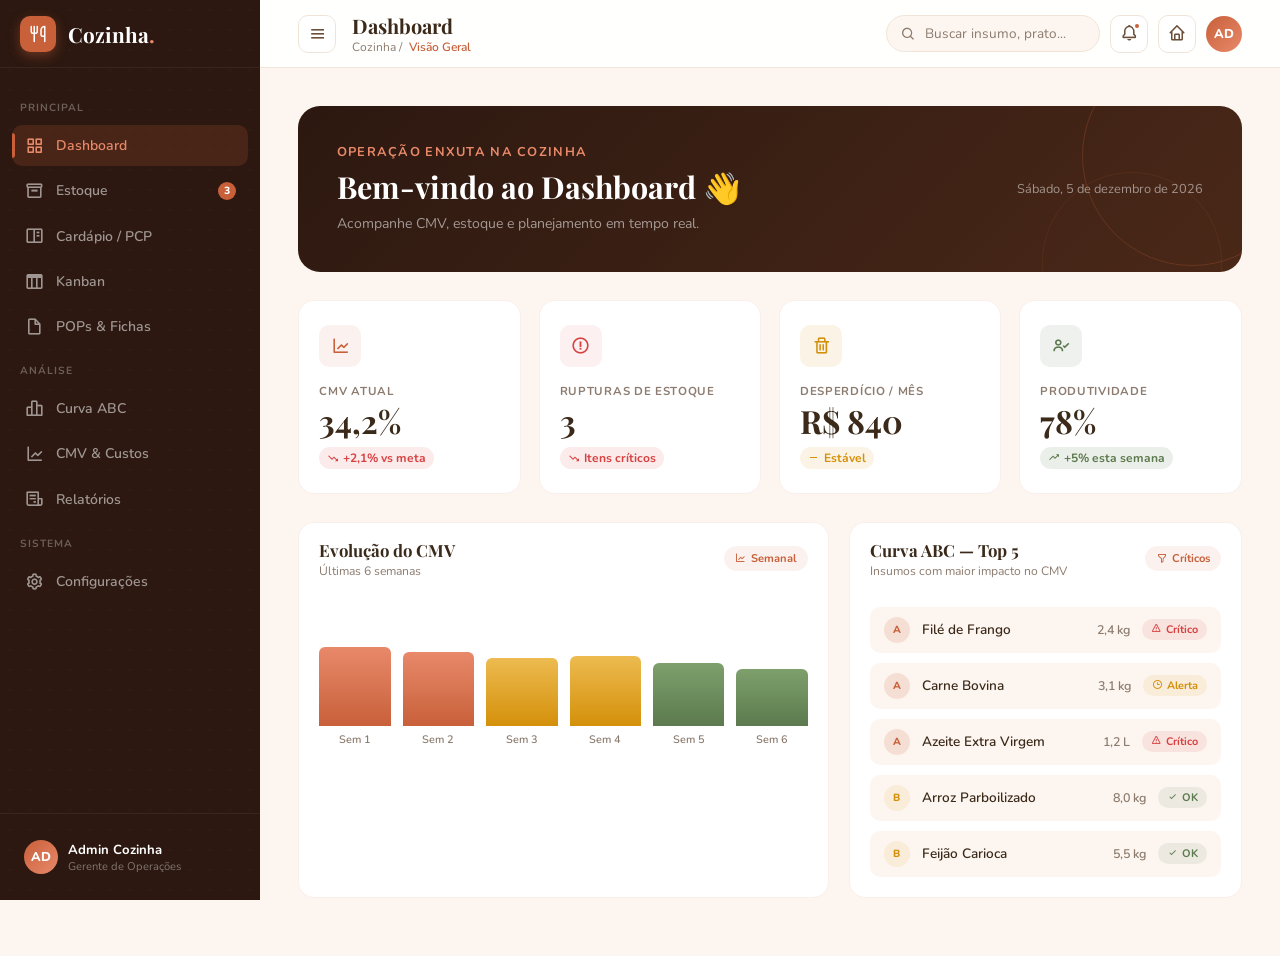
==== cozinha/frontend/dashboard.html @ d950418d "feat: implementação do esboço da dashboard" ====
<!DOCTYPE html>
<html lang="pt-BR">

<head>
  <meta charset="UTF-8" />
  <meta name="viewport" content="width=device-width, initial-scale=1.0" />
  <title>Dashboard — Cozinha</title>

  <!-- ── Fontes (mesmas do projeto) ────────────────────────── -->
  <link rel="preconnect" href="https://fonts.googleapis.com" />
  <link rel="preconnect" href="https://fonts.gstatic.com" crossorigin />
  <link href="https://fonts.googleapis.com/css2?family=Playfair+Display:ital,wght@0,600;0,700;1,600&family=Nunito:wght@400;500;600;700;800&display=swap" rel="stylesheet" />

  <!-- ── Boxicons ──────────────────────────────────────────── -->
  <link href="https://unpkg.com/boxicons@2.1.4/css/boxicons.min.css" rel="stylesheet" />

  <style>
    /* ============================================================
       DASHBOARD — Cozinha / SAGA SENAI 2026
       Paleta e tokens idênticos ao style_geral.css + index.css
       ============================================================ */

    /* ── Variáveis de design (reuso do projeto) ─────────────── */
    :root {
      /* Cores principais */
      --terracotta:    #C8603A;
      --terra-dark:    #A84A27;
      --terra-light:   #E8896A;
      --terra-faint:   rgba(200, 96, 58, 0.08);
      --terra-glow:    rgba(200, 96, 58, 0.20);

      --brown:         #3B2A1A;
      --brown-mid:     #6B4F3A;

      --herb:          #5C7A4E;
      --herb-light:    #7DA06C;
      --herb-faint:    rgba(92, 122, 78, 0.10);

      --amber:         #D4900A;
      --amber-faint:   rgba(212, 144, 10, 0.10);

      --white:         #FFFFFF;
      --cream:         #FDF6F0;
      --cream-deep:    #F0E4D8;
      --text-muted:    #8C7B6E;

      /* Sidebar */
      --sidebar-bg:    #2C1810;
      --sidebar-w:     260px;
      --sidebar-w-col: 72px;   /* largura colapsada */

      /* Topbar */
      --topbar-h:      68px;

      /* Tipografia */
      --font-display:  'Playfair Display', Georgia, serif;
      --font-body:     'Nunito', system-ui, sans-serif;

      /* Bordas / Raios */
      --radius-sm:     10px;
      --radius:        16px;
      --radius-lg:     22px;
      --radius-full:   9999px;

      /* Sombras */
      --shadow-soft:   0 2px 12px rgba(59, 42, 26, 0.08);
      --shadow-card:   0 6px 28px rgba(59, 42, 26, 0.10);
      --shadow-float:  0 12px 40px rgba(59, 42, 26, 0.16);

      /* Transições */
      --t:             0.25s cubic-bezier(0.4, 0, 0.2, 1);
      --t-spring:      0.4s cubic-bezier(0.34, 1.56, 0.64, 1);
      --t-slow:        0.5s cubic-bezier(0.4, 0, 0.2, 1);
    }

    /* ── Reset ──────────────────────────────────────────────── */
    *, *::before, *::after { box-sizing: border-box; margin: 0; padding: 0; }

    html {
      scroll-behavior: smooth;
      -webkit-text-size-adjust: 100%;
    }

    body {
      font-family: var(--font-body);
      background: var(--cream);
      color: var(--brown);
      min-height: 100vh;
      overflow-x: hidden;
      -webkit-font-smoothing: antialiased;
      transition: background 0.3s ease, color 0.3s ease;
    }

    /* Dark Mode */
    body.dark-mode {
      background: #1a1a1a;
      color: #f0f0f0;
    }

    body.dark-mode :root {
      --cream: #2a2a2a;
      --cream-deep: #1f1f1f;
      --white: #2d2d2d;
      --brown: #f0f0f0;
      --text-muted: #a0a0a0;
    }

    body.dark-mode .sidebar {
      background: #0d0d0d;
    }

    body.dark-mode .topbar {
      background: rgba(45, 45, 45, 0.95);
      border-bottom-color: #3a3a3a;
    }

    body.dark-mode .panel-card,
    body.dark-mode .kpi-card {
      background: #2d2d2d;
      border-color: rgba(200, 96, 58, 0.2);
    }

    body.dark-mode .search-bar {
      background: #1a1a1a;
      border-color: #3a3a3a;
    }

    body.dark-mode .kanban-col {
      background: #1a1a1a;
    }

    body.dark-mode .kanban-card {
      background: #2d2d2d;
    }

    body.dark-mode table {
      color: #f0f0f0;
    }

    body.dark-mode table th {
      color: #a0a0a0;
      border-bottom-color: #3a3a3a;
    }

    body.dark-mode table td {
      border-bottom-color: #1a1a1a;
    }

    body.dark-mode table tr:hover td {
      background: #1f1f1f;
    }

    img { display: block; max-width: 100%; }
    button { font-family: var(--font-body); cursor: pointer; }
    a { text-decoration: none; color: inherit; }

    /* ============================================================
       LAYOUT PRINCIPAL
       ============================================================ */

    /* ── Wrapper global ─────────────────────────────────────── */
    .app {
      display: grid;
      /* sidebar fixa à esquerda + área de conteúdo */
      grid-template-columns: var(--sidebar-w) 1fr;
      grid-template-rows: var(--topbar-h) 1fr;
      min-height: 100vh;
      transition: grid-template-columns var(--t);
    }

    /* Estado colapsado (classe toggled no .app) */
    .app.sidebar-collapsed {
      grid-template-columns: var(--sidebar-w-col) 1fr;
    }

    /* ============================================================
       SIDEBAR
       ============================================================ */
    .sidebar {
      grid-row: 1 / -1;       /* ocupa toda a altura */
      background: var(--sidebar-bg);
      width: var(--sidebar-w);
      position: fixed;
      top: 0;
      left: 0;
      height: 100vh;
      display: flex;
      flex-direction: column;
      overflow: hidden;
      z-index: 300;
      transition: width var(--t), transform var(--t);

      /* Padrão de pontos sutil */
      background-image: radial-gradient(rgba(255,255,255,0.025) 1px, transparent 1px);
      background-size: 20px 20px;
      background-color: var(--sidebar-bg);
    }

    /* ── Logo da sidebar ────────────────────────────────────── */
    .sidebar-logo {
      display: flex;
      align-items: center;
      gap: 12px;
      padding: 0 20px;
      height: var(--topbar-h);
      border-bottom: 1px solid rgba(255,255,255,0.06);
      flex-shrink: 0;
      overflow: hidden;
    }

    .sidebar-logo-icon {
      display: flex;
      align-items: center;
      justify-content: center;
      width: 36px;
      height: 36px;
      min-width: 36px;
      background: var(--terracotta);
      border-radius: var(--radius-sm);
      box-shadow: 0 4px 12px rgba(200, 96, 58, 0.4);
    }

    .sidebar-logo-icon svg { color: #fff; }

    .sidebar-logo-text {
      font-family: var(--font-display);
      font-size: 1.3rem;
      font-weight: 700;
      color: #fff;
      white-space: nowrap;
      opacity: 1;
      transition: opacity var(--t);
    }

    .sidebar-logo-text span { color: var(--terra-light); }

    /* ── Navegação ──────────────────────────────────────────── */
    .sidebar-nav {
      flex: 1;
      overflow-y: auto;
      padding: 20px 12px;
      display: flex;
      flex-direction: column;
      gap: 4px;
    }

    /* Rola suave */
    .sidebar-nav::-webkit-scrollbar { width: 4px; }
    .sidebar-nav::-webkit-scrollbar-track { background: transparent; }
    .sidebar-nav::-webkit-scrollbar-thumb { background: rgba(255,255,255,0.1); border-radius: 4px; }

    /* Grupo de menu */
    .nav-group-label {
      font-size: 0.65rem;
      font-weight: 700;
      text-transform: uppercase;
      letter-spacing: 0.1em;
      color: rgba(255,255,255,0.3);
      padding: 12px 8px 6px;
      white-space: nowrap;
      overflow: hidden;
      transition: opacity var(--t);
    }

    /* Item de navegação */
    .nav-item {
      display: flex;
      align-items: center;
      gap: 12px;
      padding: 11px 12px;
      border-radius: var(--radius-sm);
      color: rgba(255,255,255,0.55);
      font-size: 0.875rem;
      font-weight: 600;
      cursor: pointer;
      border: none;
      background: none;
      width: 100%;
      text-align: left;
      transition: background var(--t), color var(--t);
      position: relative;
      overflow: hidden;
      white-space: nowrap;
    }

    .nav-item i {
      font-size: 1.2rem;
      min-width: 20px;
      display: flex;
      align-items: center;
      justify-content: center;
      flex-shrink: 0;
    }

    .nav-item .nav-label {
      opacity: 1;
      transition: opacity var(--t);
      flex: 1;
    }

    /* Badge de alerta no item */
    .nav-badge {
      display: inline-flex;
      align-items: center;
      justify-content: center;
      min-width: 18px;
      height: 18px;
      background: var(--terracotta);
      color: #fff;
      font-size: 0.65rem;
      font-weight: 800;
      border-radius: var(--radius-full);
      padding: 0 4px;
      transition: opacity var(--t);
    }

    .nav-item:hover {
      background: rgba(255,255,255,0.07);
      color: rgba(255,255,255,0.85);
    }

    .nav-item.ativo {
      background: rgba(200, 96, 58, 0.18);
      color: var(--terra-light);
    }

    /* Linha de destaque ativa */
    .nav-item.ativo::before {
      content: '';
      position: absolute;
      left: 0; top: 20%; bottom: 20%;
      width: 3px;
      background: var(--terracotta);
      border-radius: 0 3px 3px 0;
    }

    /* ── Rodapé da sidebar ──────────────────────────────────── */
    .sidebar-footer {
      padding: 16px 12px;
      border-top: 1px solid rgba(255,255,255,0.06);
      flex-shrink: 0;
    }

    .user-card {
      display: flex;
      align-items: center;
      gap: 10px;
      padding: 10px 12px;
      border-radius: var(--radius-sm);
      cursor: pointer;
      transition: background var(--t);
      overflow: hidden;
    }

    .user-card:hover { background: rgba(255,255,255,0.06); }

    .user-avatar {
      width: 34px;
      height: 34px;
      min-width: 34px;
      border-radius: 50%;
      background: linear-gradient(135deg, var(--terracotta), var(--terra-light));
      display: flex;
      align-items: center;
      justify-content: center;
      font-size: 0.8rem;
      font-weight: 800;
      color: #fff;
    }

    .user-info {
      overflow: hidden;
      transition: opacity var(--t);
    }

    .user-name {
      font-size: 0.82rem;
      font-weight: 700;
      color: #fff;
      white-space: nowrap;
      overflow: hidden;
      text-overflow: ellipsis;
    }

    .user-role {
      font-size: 0.7rem;
      color: rgba(255,255,255,0.4);
    }

    /* ============================================================
       SIDEBAR COLAPSADA
       ============================================================ */
    .app.sidebar-collapsed .sidebar { width: var(--sidebar-w-col); }

    .app.sidebar-collapsed .sidebar-logo-text,
    .app.sidebar-collapsed .nav-label,
    .app.sidebar-collapsed .nav-badge,
    .app.sidebar-collapsed .nav-group-label,
    .app.sidebar-collapsed .user-info { opacity: 0; pointer-events: none; }

    .app.sidebar-collapsed .nav-item { justify-content: center; padding: 11px; }
    .app.sidebar-collapsed .user-card { justify-content: center; }

    /* Tooltip no modo colapsado */
    .app.sidebar-collapsed .nav-item::after {
      content: attr(data-tooltip);
      position: absolute;
      left: calc(100% + 12px);
      top: 50%;
      transform: translateY(-50%);
      background: var(--brown);
      color: var(--cream);
      font-size: 0.78rem;
      font-weight: 600;
      padding: 6px 12px;
      border-radius: var(--radius-sm);
      white-space: nowrap;
      pointer-events: none;
      opacity: 0;
      transition: opacity 0.15s ease;
      z-index: 999;
      box-shadow: var(--shadow-card);
    }

    .app.sidebar-collapsed .nav-item:hover::after { opacity: 1; }

    /* ============================================================
       TOPBAR
       ============================================================ */
    .topbar {
      grid-column: 2;
      height: var(--topbar-h);
      background: rgba(255,255,255,0.92);
      backdrop-filter: blur(12px);
      -webkit-backdrop-filter: blur(12px);
      border-bottom: 1px solid var(--cream-deep);
      display: flex;
      align-items: center;
      justify-content: space-between;
      padding: 0 clamp(20px, 3vw, 40px);
      position: sticky;
      top: 0;
      z-index: 200;
      gap: 16px;
    }

    /* Lado esquerdo: toggle + título */
    .topbar-left {
      display: flex;
      align-items: center;
      gap: 16px;
      min-width: 0;
    }

    /* Botão toggle sidebar */
    .btn-sidebar-toggle {
      display: flex;
      align-items: center;
      justify-content: center;
      width: 38px;
      height: 38px;
      border-radius: var(--radius-sm);
      border: 1.5px solid var(--cream-deep);
      background: var(--white);
      color: var(--brown-mid);
      transition: border-color var(--t), color var(--t), background var(--t);
      flex-shrink: 0;
    }

    .btn-sidebar-toggle:hover {
      border-color: var(--terracotta);
      color: var(--terracotta);
      background: var(--terra-faint);
    }

    .btn-sidebar-toggle i { font-size: 1.2rem; }

    /* Título de página */
    .page-title {
      font-family: var(--font-display);
      font-size: 1.25rem;
      font-weight: 700;
      color: var(--brown);
      white-space: nowrap;
      overflow: hidden;
      text-overflow: ellipsis;
    }

    /* Breadcrumb */
    .breadcrumb {
      font-size: 0.75rem;
      color: var(--text-muted);
      display: flex;
      align-items: center;
      gap: 4px;
      white-space: nowrap;
    }

    .breadcrumb span { color: var(--terracotta); font-weight: 600; }

    /* Lado direito: busca + ações */
    .topbar-right {
      display: flex;
      align-items: center;
      gap: 10px;
      flex-shrink: 0;
    }

    /* Campo de busca */
    .search-bar {
      display: flex;
      align-items: center;
      gap: 8px;
      padding: 8px 14px;
      background: var(--cream);
      border: 1.5px solid var(--cream-deep);
      border-radius: var(--radius-full);
      transition: border-color var(--t), box-shadow var(--t);
    }

    .search-bar:focus-within {
      border-color: var(--terracotta);
      box-shadow: 0 0 0 3px rgba(200,96,58,0.1);
    }

    .search-bar i { color: var(--text-muted); font-size: 1rem; }

    .search-bar input {
      background: none;
      border: none;
      outline: none;
      font-family: var(--font-body);
      font-size: 0.85rem;
      color: var(--brown);
      width: 160px;
    }

    .search-bar input::placeholder { color: var(--text-muted); }

    /* Ícone de ação (notificação, etc.) */
    .icon-btn {
      position: relative;
      display: flex;
      align-items: center;
      justify-content: center;
      width: 38px;
      height: 38px;
      border-radius: var(--radius-sm);
      border: 1.5px solid var(--cream-deep);
      background: var(--white);
      color: var(--brown-mid);
      transition: all var(--t);
    }

    .icon-btn:hover { border-color: var(--terracotta); color: var(--terracotta); }
    .icon-btn i { font-size: 1.15rem; }

    /* Dot de notificação */
    .notif-dot {
      position: absolute;
      top: 6px;
      right: 6px;
      width: 8px;
      height: 8px;
      background: var(--terracotta);
      border-radius: 50%;
      border: 2px solid var(--white);
    }

    /* Avatar topbar */
    .topbar-avatar {
      width: 36px;
      height: 36px;
      border-radius: 50%;
      background: linear-gradient(135deg, var(--terracotta), var(--terra-light));
      display: flex;
      align-items: center;
      justify-content: center;
      font-size: 0.8rem;
      font-weight: 800;
      color: #fff;
      cursor: pointer;
      transition: box-shadow var(--t-spring);
    }

    .topbar-avatar:hover { box-shadow: 0 0 0 3px rgba(200,96,58,0.25); }

    /* ============================================================
       MAIN CONTENT
       ============================================================ */
    .main-content {
      grid-column: 2;
      padding: clamp(24px, 3vw, 40px);
      overflow-y: auto;
      animation: contentEnter 0.45s cubic-bezier(0.22, 1, 0.36, 1) both;
    }

    @keyframes contentEnter {
      from { opacity: 0; transform: translateY(16px); }
      to   { opacity: 1; transform: translateY(0); }
    }

    /* ── Seção de boas-vindas ───────────────────────────────── */
    .welcome-banner {
      background: linear-gradient(135deg, var(--sidebar-bg) 0%, #4A2818 100%);
      border-radius: var(--radius-lg);
      padding: clamp(24px, 3vw, 36px) clamp(24px, 3vw, 40px);
      margin-bottom: 28px;
      display: flex;
      align-items: center;
      justify-content: space-between;
      gap: 20px;
      overflow: hidden;
      position: relative;
    }

    /* Círculo decorativo no banner */
    .welcome-banner::before {
      content: '';
      position: absolute;
      right: -60px;
      top: -60px;
      width: 220px;
      height: 220px;
      border-radius: 50%;
      border: 1.5px solid rgba(200,96,58,0.25);
      pointer-events: none;
    }

    .welcome-banner::after {
      content: '';
      position: absolute;
      right: 20px;
      bottom: -80px;
      width: 180px;
      height: 180px;
      border-radius: 50%;
      border: 1px solid rgba(200,96,58,0.12);
      pointer-events: none;
    }

    .welcome-text { position: relative; z-index: 1; }

    .welcome-text .greeting {
      font-size: 0.8rem;
      font-weight: 700;
      color: var(--terra-light);
      text-transform: uppercase;
      letter-spacing: 0.1em;
      margin-bottom: 6px;
    }

    .welcome-text h1 {
      font-family: var(--font-display);
      font-size: clamp(1.4rem, 2.5vw, 1.9rem);
      color: #fff;
      line-height: 1.2;
      margin-bottom: 8px;
    }

    .welcome-text h1 em {
      font-style: italic;
      color: var(--terra-light);
    }

    .welcome-text p {
      font-size: 0.88rem;
      color: rgba(255,255,255,0.55);
      max-width: 440px;
      line-height: 1.6;
    }

    .welcome-meta {
      position: relative;
      z-index: 1;
      display: flex;
      flex-direction: column;
      align-items: flex-end;
      gap: 6px;
      flex-shrink: 0;
    }

    .welcome-date {
      font-size: 0.8rem;
      color: rgba(255,255,255,0.5);
    }

    .welcome-tag {
      display: inline-flex;
      align-items: center;
      gap: 6px;
      padding: 6px 14px;
      background: rgba(200,96,58,0.25);
      border: 1px solid rgba(200,96,58,0.4);
      border-radius: var(--radius-full);
      font-size: 0.72rem;
      font-weight: 700;
      color: var(--terra-light);
      text-transform: uppercase;
      letter-spacing: 0.06em;
    }

    /* ── Grid de KPIs ───────────────────────────────────────── */
    .kpi-grid {
      display: grid;
      grid-template-columns: repeat(4, 1fr);
      gap: 18px;
      margin-bottom: 28px;
    }

    .kpi-card {
      background: var(--white);
      border: 1.5px solid rgba(200,96,58,0.10);
      border-radius: var(--radius);
      padding: 24px 20px;
      position: relative;
      overflow: hidden;
      cursor: default;
      transition: border-color var(--t), box-shadow var(--t), transform var(--t-spring);

      /* Animação de entrada escalonada (definida por JS) */
      opacity: 0;
      transform: translateY(20px);
    }

    .kpi-card.visible {
      opacity: 1;
      transform: translateY(0);
      transition: border-color var(--t), box-shadow var(--t), transform var(--t-spring),
                  opacity 0.5s ease, transform 0.5s ease;
    }

    .kpi-card:hover {
      border-color: rgba(200,96,58,0.25);
      box-shadow: var(--shadow-card);
      transform: translateY(-4px);
    }

    /* Linha de cor no topo do card */
    .kpi-card::before {
      content: '';
      position: absolute;
      top: 0; left: 0; right: 0;
      height: 3px;
      border-radius: 0 0 3px 3px;
      transform: scaleX(0);
      transform-origin: left;
      transition: transform var(--t-slow);
    }

    .kpi-card:hover::before { transform: scaleX(1); }

    .kpi-card.green::before  { background: linear-gradient(90deg, var(--herb), var(--herb-light)); }
    .kpi-card.red::before    { background: linear-gradient(90deg, #D94040, #F06060); }
    .kpi-card.amber::before  { background: linear-gradient(90deg, var(--amber), #EDBB50); }
    .kpi-card.terra::before  { background: linear-gradient(90deg, var(--terracotta), var(--terra-light)); }

    /* Ícone do KPI */
    .kpi-icon {
      display: inline-flex;
      align-items: center;
      justify-content: center;
      width: 42px;
      height: 42px;
      border-radius: var(--radius-sm);
      margin-bottom: 16px;
      font-size: 1.2rem;
    }

    .kpi-card.green  .kpi-icon { background: var(--herb-faint);  color: var(--herb); }
    .kpi-card.red    .kpi-icon { background: rgba(217,64,64,.08); color: #D94040; }
    .kpi-card.amber  .kpi-icon { background: var(--amber-faint); color: var(--amber); }
    .kpi-card.terra  .kpi-icon { background: var(--terra-faint); color: var(--terracotta); }

    .kpi-label {
      font-size: 0.72rem;
      font-weight: 700;
      text-transform: uppercase;
      letter-spacing: 0.06em;
      color: var(--text-muted);
      margin-bottom: 6px;
    }

    .kpi-value {
      font-family: var(--font-display);
      font-size: clamp(1.6rem, 2.5vw, 2rem);
      font-weight: 700;
      color: var(--brown);
      line-height: 1;
      margin-bottom: 10px;
    }

    .kpi-delta {
      display: inline-flex;
      align-items: center;
      gap: 4px;
      font-size: 0.75rem;
      font-weight: 700;
      padding: 3px 8px;
      border-radius: var(--radius-full);
    }

    .kpi-delta.up   { background: rgba(92,122,78,0.12); color: var(--herb); }
    .kpi-delta.down { background: rgba(217,64,64,0.10); color: #D94040; }
    .kpi-delta.neu  { background: var(--amber-faint);   color: var(--amber); }

    /* ── Grade de painéis 2 colunas ─────────────────────────── */
    .panels-grid {
      display: grid;
      grid-template-columns: 1.35fr 1fr;
      gap: 20px;
      margin-bottom: 20px;
    }

    /* ── Card de painel ─────────────────────────────────────── */
    .panel-card {
      background: var(--white);
      border: 1.5px solid rgba(200,96,58,0.10);
      border-radius: var(--radius);
      overflow: hidden;
      display: flex;
      flex-direction: column;
    }

    .panel-header {
      display: flex;
      align-items: center;
      justify-content: space-between;
      padding: 16px 20px 12px;
      gap: 12px;
    }

    .panel-title {
      font-family: var(--font-display);
      font-size: 1.05rem;
      font-weight: 700;
      color: var(--brown);
    }

    .panel-subtitle {
      font-size: 0.76rem;
      color: var(--text-muted);
      margin-top: 2px;
    }

    .panel-badge {
      display: inline-flex;
      align-items: center;
      gap: 5px;
      padding: 5px 11px;
      background: var(--terra-faint);
      color: var(--terracotta);
      border-radius: var(--radius-full);
      font-size: 0.7rem;
      font-weight: 700;
      flex-shrink: 0;
    }

    .panel-body { 
      padding: 16px 20px 20px; 
      flex: 1; 
    }

    /* ── Gráfico de barras — CMV por semana ─────────────────── */
    .bar-chart {
      display: flex;
      align-items: flex-end;
      gap: 12px;
      height: 140px;
      padding-top: 10px;
    }

    .bar-group {
      display: flex;
      flex-direction: column;
      align-items: center;
      flex: 1;
      gap: 6px;
      height: 100%;
      justify-content: flex-end;
    }

    .bar-wrap {
      width: 100%;
      display: flex;
      flex-direction: column;
      justify-content: flex-end;
      height: 100%;
    }

    .bar {
      width: 100%;
      border-radius: 6px 6px 0 0;
      transition: height 1s cubic-bezier(0.4, 0, 0.2, 1);
      position: relative;
      cursor: pointer;
    }

    .bar.terra  { background: linear-gradient(180deg, var(--terra-light), var(--terracotta)); }
    .bar.green  { background: linear-gradient(180deg, var(--herb-light), var(--herb)); }
    .bar.amber  { background: linear-gradient(180deg, #EDBB50, var(--amber)); }

    .bar:hover::after {
      content: attr(data-val);
      position: absolute;
      bottom: calc(100% + 6px);
      left: 50%;
      transform: translateX(-50%);
      background: var(--brown);
      color: var(--cream);
      font-size: 0.7rem;
      font-weight: 700;
      padding: 4px 8px;
      border-radius: 6px;
      white-space: nowrap;
      pointer-events: none;
    }

    .bar-label {
      font-size: 0.68rem;
      color: var(--text-muted);
      font-weight: 600;
      text-align: center;
    }

    /* Legenda do gráfico */
    .chart-legend {
      display: flex;
      gap: 16px;
      margin-top: 14px;
      flex-wrap: wrap;
    }

    .legend-item {
      display: flex;
      align-items: center;
      gap: 6px;
      font-size: 0.72rem;
      color: var(--text-muted);
      font-weight: 600;
    }

    .legend-dot {
      width: 8px;
      height: 8px;
      border-radius: 50%;
      flex-shrink: 0;
    }

    /* ── Estoque / Curva ABC ─────────────────────────────────── */
    .abc-list {
      display: flex;
      flex-direction: column;
      gap: 10px;
    }

    .abc-item {
      display: flex;
      align-items: center;
      gap: 12px;
      padding: 10px 14px;
      background: var(--cream);
      border-radius: var(--radius-sm);
      transition: background var(--t);
      cursor: default;
    }

    .abc-item:hover { background: var(--cream-deep); }

    .abc-tag {
      display: inline-flex;
      align-items: center;
      justify-content: center;
      width: 26px;
      height: 26px;
      border-radius: 50%;
      font-size: 0.65rem;
      font-weight: 800;
      flex-shrink: 0;
    }

    .abc-tag.A { background: rgba(200,96,58,0.15); color: var(--terracotta); }
    .abc-tag.B { background: var(--amber-faint);   color: var(--amber); }
    .abc-tag.C { background: var(--herb-faint);    color: var(--herb); }

    .abc-name {
      flex: 1;
      font-size: 0.85rem;
      font-weight: 600;
      color: var(--brown);
      min-width: 0;
      overflow: hidden;
      text-overflow: ellipsis;
      white-space: nowrap;
    }

    .abc-qty {
      font-size: 0.78rem;
      color: var(--text-muted);
      font-weight: 600;
      flex-shrink: 0;
    }

    .abc-status {
      display: inline-flex;
      align-items: center;
      gap: 4px;
      padding: 3px 9px;
      border-radius: var(--radius-full);
      font-size: 0.68rem;
      font-weight: 700;
      flex-shrink: 0;
    }

    .abc-status.ok      { background: var(--herb-faint);    color: var(--herb); }
    .abc-status.alerta  { background: var(--amber-faint);   color: var(--amber); }
    .abc-status.critico { background: rgba(217,64,64,.10);  color: #D94040; }

    /* ── KANBAN ─────────────────────────────────────────────── */
    .kanban-grid {
      display: grid;
      grid-template-columns: repeat(3, 1fr);
      gap: 16px;
      margin-bottom: 20px;
    }

    .kanban-col {
      background: var(--cream);
      border-radius: var(--radius);
      padding: 16px;
      display: flex;
      flex-direction: column;
      gap: 10px;
      min-height: 200px;
    }

    .kanban-col-header {
      display: flex;
      align-items: center;
      justify-content: space-between;
      margin-bottom: 4px;
    }

    .kanban-col-title {
      display: flex;
      align-items: center;
      gap: 8px;
      font-size: 0.8rem;
      font-weight: 700;
      text-transform: uppercase;
      letter-spacing: 0.04em;
    }

    .kanban-dot {
      width: 8px;
      height: 8px;
      border-radius: 50%;
    }

    .kanban-col.a-fazer    .kanban-dot { background: var(--text-muted); }
    .kanban-col.em-andamento .kanban-dot { background: var(--amber); }
    .kanban-col.concluido  .kanban-dot { background: var(--herb); }

    .kanban-count {
      font-size: 0.7rem;
      font-weight: 700;
      color: var(--text-muted);
      background: var(--white);
      padding: 2px 8px;
      border-radius: var(--radius-full);
    }

    .kanban-card {
      background: var(--white);
      border-radius: var(--radius-sm);
      padding: 12px 14px;
      box-shadow: var(--shadow-soft);
      border-left: 3px solid transparent;
      cursor: pointer;
      transition: box-shadow var(--t), transform var(--t-spring);
    }

    .kanban-card:hover {
      box-shadow: var(--shadow-card);
      transform: translateY(-2px);
    }

    .kanban-card.prio-alta   { border-left-color: #D94040; }
    .kanban-card.prio-media  { border-left-color: var(--amber); }
    .kanban-card.prio-baixa  { border-left-color: var(--herb); }

    .kanban-card-title {
      font-size: 0.82rem;
      font-weight: 700;
      color: var(--brown);
      margin-bottom: 6px;
      line-height: 1.3;
    }

    .kanban-card-meta {
      display: flex;
      align-items: center;
      justify-content: space-between;
      gap: 8px;
    }

    .kanban-tag {
      font-size: 0.65rem;
      font-weight: 700;
      padding: 2px 8px;
      border-radius: var(--radius-full);
      text-transform: uppercase;
      letter-spacing: 0.03em;
    }

    .kanban-tag.info { background: var(--terra-faint); color: var(--terracotta); }
    .kanban-tag.tec  { background: var(--herb-faint);  color: var(--herb); }
    .kanban-tag.amb  { background: var(--amber-faint); color: var(--amber); }

    .kanban-card-date {
      font-size: 0.65rem;
      color: var(--text-muted);
      font-weight: 600;
    }

    /* ── PCP Semanal ─────────────────────────────────────────── */
    .pcp-table {
      width: 100%;
      border-collapse: collapse;
    }

    .pcp-table th {
      font-size: 0.68rem;
      font-weight: 700;
      text-transform: uppercase;
      letter-spacing: 0.06em;
      color: var(--text-muted);
      padding: 8px 14px;
      text-align: left;
      border-bottom: 1.5px solid var(--cream-deep);
    }

    .pcp-table td {
      padding: 12px 14px;
      font-size: 0.83rem;
      color: var(--brown-mid);
      border-bottom: 1px solid var(--cream);
      vertical-align: middle;
    }

    .pcp-table tr:last-child td { border-bottom: none; }

    .pcp-table tr:hover td { background: var(--cream); }

    .pcp-dia {
      font-weight: 700;
      color: var(--brown);
      white-space: nowrap;
    }

    .pcp-status {
      display: inline-flex;
      align-items: center;
      gap: 4px;
      padding: 3px 10px;
      border-radius: var(--radius-full);
      font-size: 0.7rem;
      font-weight: 700;
    }

    .pcp-status.ok      { background: var(--herb-faint);    color: var(--herb); }
    .pcp-status.pendente{ background: var(--amber-faint);   color: var(--amber); }
    .pcp-status.atraso  { background: rgba(217,64,64,.10);  color: #D94040; }

    /* ── Alertas de estoque ──────────────────────────────────── */
    .alert-list {
      display: flex;
      flex-direction: column;
      gap: 10px;
    }

    .alert-item {
      display: flex;
      align-items: flex-start;
      gap: 12px;
      padding: 12px 14px;
      border-radius: var(--radius-sm);
      border-left: 3px solid transparent;
    }

    .alert-item.crit  { background: rgba(217,64,64,.06); border-left-color: #D94040; }
    .alert-item.warn  { background: var(--amber-faint);  border-left-color: var(--amber); }
    .alert-item.info  { background: var(--terra-faint);  border-left-color: var(--terracotta); }

    .alert-icon {
      font-size: 1.1rem;
      flex-shrink: 0;
      margin-top: 1px;
    }

    .alert-item.crit  .alert-icon { color: #D94040; }
    .alert-item.warn  .alert-icon { color: var(--amber); }
    .alert-item.info  .alert-icon { color: var(--terracotta); }

    .alert-text { flex: 1; }

    .alert-title {
      font-size: 0.82rem;
      font-weight: 700;
      color: var(--brown);
      margin-bottom: 2px;
    }

    .alert-desc {
      font-size: 0.74rem;
      color: var(--text-muted);
      line-height: 1.5;
    }

    .alert-time {
      font-size: 0.68rem;
      color: var(--text-muted);
      flex-shrink: 0;
      font-weight: 600;
    }

    /* ── Seção com título ────────────────────────────────────── */
    .section-title-row {
      display: flex;
      align-items: center;
      justify-content: space-between;
      margin-bottom: 16px;
      gap: 12px;
    }

    .section-title {
      font-family: var(--font-display);
      font-size: 1.05rem;
      font-weight: 700;
      color: var(--brown);
      display: flex;
      align-items: center;
      gap: 8px;
    }

    .section-title i { color: var(--terracotta); }

    .btn-link {
      font-size: 0.78rem;
      font-weight: 700;
      color: var(--terracotta);
      background: none;
      border: none;
      cursor: pointer;
      transition: color var(--t);
      white-space: nowrap;
    }

    .btn-link:hover { color: var(--terra-dark); }

    /* ── Row de dois painéis (bottom) ───────────────────────── */
    .bottom-grid {
      display: grid;
      grid-template-columns: 1fr 1fr;
      gap: 20px;
    }

    /* ============================================================
       OVERLAY MOBILE
       ============================================================ */
    .sidebar-overlay {
      display: none;
      position: fixed;
      inset: 0;
      background: rgba(44, 24, 16, 0.5);
      backdrop-filter: blur(4px);
      z-index: 250;
      opacity: 0;
      pointer-events: none;
      transition: opacity var(--t);
    }

    .sidebar-overlay.visible { opacity: 1; pointer-events: auto; }

    /* ============================================================
       ANIMAÇÕES E UTILITÁRIOS
       ============================================================ */

    /* Fade-up para revelar elementos */
    .reveal {
      opacity: 0;
      transform: translateY(20px);
      transition: opacity 0.55s ease, transform 0.55s ease;
    }

    .reveal.visible {
      opacity: 1;
      transform: translateY(0);
    }

    /* Spinner de loading (para KPIs simulados) */
    @keyframes spin { to { transform: rotate(360deg); } }

    /* Pulso sutil de notificação */
    @keyframes pulse {
      0%, 100% { box-shadow: 0 0 0 0 rgba(200,96,58,0.4); }
      50%       { box-shadow: 0 0 0 6px rgba(200,96,58,0); }
    }

    .notif-dot { animation: pulse 2s ease-in-out infinite; }

    /* ============================================================
       RESPONSIVIDADE
       ============================================================ */

    /* Gerenciamento de páginas/seções */
    .page-section {
      display: none;
      opacity: 0;
      transform: translateY(8px);
      pointer-events: none;
      transition: opacity 0.4s ease, transform 0.4s ease;
    }

    .page-section.active {
      display: block;
      opacity: 1;
      transform: translateY(0);
      pointer-events: auto;
    }

    /* Tablet e desktop médio */
    @media (max-width: 1200px) {
      .kpi-grid { grid-template-columns: repeat(2, 1fr); }
      .panels-grid { grid-template-columns: 1fr; }
    }

    /* Mobile/Tablet */
    @media (max-width: 900px) {
      /* Esconder sidebar por padrão — desliza para dentro */
      .sidebar {
        transform: translateX(-100%);
        width: var(--sidebar-w) !important;
        box-shadow: none;
      }

      /* Sidebar aberta no mobile */
      .sidebar.mobile-open {
        transform: translateX(0);
        box-shadow: 8px 0 32px rgba(44,24,16,0.3);
      }

      .sidebar-overlay { display: block; }

      /* Conteúdo ocupa tudo */
      .app {
        grid-template-columns: 1fr !important;
      }

      .topbar { grid-column: 1; }
      .main-content { grid-column: 1; padding: 20px 16px; }

      .welcome-banner { flex-direction: column; align-items: flex-start; gap: 12px; }
      .welcome-meta   { align-items: flex-start; }

      .kanban-grid { grid-template-columns: 1fr; }
      .bottom-grid { grid-template-columns: 1fr; }

      .search-bar { display: none; }
    }

    /* Mobile pequeno */
    @media (max-width: 480px) {
      .kpi-grid { grid-template-columns: 1fr; }
      .topbar { padding: 0 16px; }
      .page-title { font-size: 1rem; }
    }
  </style>
</head>

<body>

  <!-- ============================================================
       OVERLAY MOBILE (fechar sidebar ao clicar fora)
       ============================================================ -->
  <div class="sidebar-overlay" id="sidebar-overlay"></div>

  <!-- ============================================================
       LAYOUT PRINCIPAL
       ============================================================ -->
  <div class="app" id="app">

    <!-- ──────────────────────────────────────────────────────────
         SIDEBAR
         ────────────────────────────────────────────────────────── -->
    <aside class="sidebar" id="sidebar" role="navigation" aria-label="Menu lateral">

      <!-- Logo -->
      <div class="sidebar-logo">
        <div class="sidebar-logo-icon" aria-hidden="true">
          <svg width="18" height="18" viewBox="0 0 24 24" fill="none" stroke="currentColor"
               stroke-width="2" stroke-linecap="round" stroke-linejoin="round">
            <path d="M3 2v7c0 1.1.9 2 2 2h4a2 2 0 0 0 2-2V2"/>
            <path d="M7 2v20"/>
            <path d="M21 15V2a5 5 0 0 0-5 5v6c0 1.1.9 2 2 2h3Zm0 0v7"/>
          </svg>
        </div>
        <span class="sidebar-logo-text">Cozinha<span>.</span></span>
      </div>

      <!-- Navegação principal -->
      <nav class="sidebar-nav" role="list">

        <div class="nav-group-label">Principal</div>

        <!-- Dashboard (ativo) -->
        <button class="nav-item ativo" data-tooltip="Dashboard" data-page="dashboard" role="listitem">
          <i class='bx bx-grid-alt'></i>
          <span class="nav-label">Dashboard</span>
        </button>

        <!-- Estoque -->
        <button class="nav-item" data-tooltip="Estoque" data-page="estoque" role="listitem">
          <i class='bx bx-box'></i>
          <span class="nav-label">Estoque</span>
          <span class="nav-badge">3</span>
        </button>

        <!-- Cardápio / PCP -->
        <button class="nav-item" data-tooltip="Cardápio / PCP" data-page="cardapio" role="listitem">
          <i class='bx bx-book-content'></i>
          <span class="nav-label">Cardápio / PCP</span>
        </button>

        <!-- Kanban -->
        <button class="nav-item" data-tooltip="Kanban" data-page="kanban" role="listitem">
          <i class='bx bx-columns'></i>
          <span class="nav-label">Kanban</span>
        </button>

        <!-- POPs / Fichas -->
        <button class="nav-item" data-tooltip="POPs & Fichas Técnicas" data-page="pops" role="listitem">
          <i class='bx bx-file-blank'></i>
          <span class="nav-label">POPs & Fichas</span>
        </button>

        <div class="nav-group-label">Análise</div>

        <!-- Curva ABC -->
        <button class="nav-item" data-tooltip="Curva ABC" data-page="analises-abc" role="listitem">
          <i class='bx bx-bar-chart-alt-2'></i>
          <span class="nav-label">Curva ABC</span>
        </button>

        <!-- CMV & Custos -->
        <button class="nav-item" data-tooltip="CMV & Custos" data-page="analises-cmv" role="listitem">
          <i class='bx bx-line-chart'></i>
          <span class="nav-label">CMV & Custos</span>
        </button>

        <!-- Relatórios -->
        <button class="nav-item" data-tooltip="Relatórios" data-page="relatorios" role="listitem">
          <i class='bx bx-receipt'></i>
          <span class="nav-label">Relatórios</span>
        </button>

        <div class="nav-group-label">Sistema</div>

        <!-- Configurações -->
        <button class="nav-item" data-tooltip="Configurações" data-page="configuracoes" role="listitem">
          <i class='bx bx-cog'></i>
          <span class="nav-label">Configurações</span>
        </button>

      </nav>

      <!-- Rodapé: usuário logado -->
      <div class="sidebar-footer">
        <div class="user-card" role="button" tabindex="0" aria-label="Perfil do usuário">
          <div class="user-avatar" aria-hidden="true">AD</div>
          <div class="user-info">
            <div class="user-name">Admin Cozinha</div>
            <div class="user-role">Gerente de Operações</div>
          </div>
        </div>
      </div>

    </aside>

    <!-- ──────────────────────────────────────────────────────────
         TOPBAR
         ────────────────────────────────────────────────────────── -->
    <header class="topbar" role="banner">

      <div class="topbar-left">

        <!-- Botão toggle sidebar (colapsa/expande ou abre no mobile) -->
        <button class="btn-sidebar-toggle" id="btn-sidebar-toggle"
                aria-label="Alternar menu lateral" aria-expanded="true">
          <i class='bx bx-menu'></i>
        </button>

        <div>
          <div class="page-title" id="page-title">Dashboard</div>
          <div class="breadcrumb" id="page-breadcrumb">
            Cozinha&nbsp;/&nbsp;<span>Visão Geral</span>
          </div>
        </div>

      </div>

      <div class="topbar-right">

        <!-- Campo de busca (escondido em mobile via CSS) -->
        <div class="search-bar" role="search">
          <i class='bx bx-search'></i>
          <input type="text" placeholder="Buscar insumo, prato..." aria-label="Buscar" />
        </div>

        <!-- Botão de notificações -->
        <button class="icon-btn" aria-label="Notificações (3 alertas)" title="Alertas de estoque">
          <i class='bx bx-bell'></i>
          <span class="notif-dot" aria-hidden="true"></span>
        </button>

        <!-- Botão Home -->
        <button class="icon-btn" id="btn-home" title="Voltar à homepage" aria-label="Voltar à homepage">
          <i class='bx bx-home'></i>
        </button>

        <!-- Avatar do usuário logado -->
        <div class="topbar-avatar" role="button" tabindex="0" aria-label="Menu do usuário" title="Admin Cozinha">
          AD
        </div>

      </div>

    </header>

    <!-- ──────────────────────────────────────────────────────────
         CONTEÚDO PRINCIPAL — Container com múltiplas seções
         ────────────────────────────────────────────────────────── -->
    <main class="main-content" id="main-content" role="main">

      <!-- ══════════════════════════════════════════════════════════
           SEÇÃO: DASHBOARD
           ══════════════════════════════════════════════════════════ -->
      <section id="section-dashboard" class="page-section active">

      <!-- ── 1. BANNER DE BOAS-VINDAS ───────────────────────── -->
      <div class="welcome-banner reveal">
        <div class="welcome-text">
          <p class="greeting">Operação Enxuta na Cozinha</p>
          <h1>Bem-vindo ao Dashboard 👋</h1>
          <p>Acompanhe CMV, estoque e planejamento em tempo real.</p>
        </div>
        <div class="welcome-meta">
          <div class="welcome-date" id="welcome-date"></div>
        </div>
      </div>

      <!-- ── 2. KPIs ─────────────────────────────────────────── -->
      <div class="kpi-grid" id="kpi-grid" aria-label="Indicadores-chave de desempenho">

        <!-- CMV atual -->
        <div class="kpi-card terra" role="region" aria-label="CMV Atual">
          <div class="kpi-icon"><i class='bx bx-line-chart'></i></div>
          <div class="kpi-label">CMV Atual</div>
          <div class="kpi-value">34,2%</div>
          <span class="kpi-delta down"><i class='bx bx-trending-down'></i> +2,1% vs meta</span>
        </div>

        <!-- Rupturas de estoque -->
        <div class="kpi-card red" role="region" aria-label="Rupturas de Estoque">
          <div class="kpi-icon"><i class='bx bx-error-circle'></i></div>
          <div class="kpi-label">Rupturas de Estoque</div>
          <div class="kpi-value">3</div>
          <span class="kpi-delta down"><i class='bx bx-trending-down'></i> Itens críticos</span>
        </div>

        <!-- Desperdício mensal -->
        <div class="kpi-card amber" role="region" aria-label="Desperdício Mensal">
          <div class="kpi-icon"><i class='bx bx-trash'></i></div>
          <div class="kpi-label">Desperdício / Mês</div>
          <div class="kpi-value">R$ 840</div>
          <span class="kpi-delta neu"><i class='bx bx-minus'></i> Estável</span>
        </div>

        <!-- Produtividade -->
        <div class="kpi-card green" role="region" aria-label="Produtividade">
          <div class="kpi-icon"><i class='bx bx-user-check'></i></div>
          <div class="kpi-label">Produtividade</div>
          <div class="kpi-value">78%</div>
          <span class="kpi-delta up"><i class='bx bx-trending-up'></i> +5% esta semana</span>
        </div>

      </div>

      <!-- ── 3. GRÁFICO CMV + CURVA ABC ──────────────────────── -->
      <div class="panels-grid reveal">

        <!-- 3.1 Gráfico — CMV semanal -->
        <div class="panel-card">
          <div class="panel-header">
            <div>
              <div class="panel-title">Evolução do CMV</div>
              <div class="panel-subtitle">Últimas 6 semanas</div>
            </div>
            <span class="panel-badge"><i class='bx bx-line-chart'></i> Semanal</span>
          </div>
          <div class="panel-body">
            <!-- Gráfico de barras em CSS puro -->
            <div class="bar-chart" role="img" aria-label="Gráfico de barras do CMV semanal">
              <div class="bar-group">
                <div class="bar-wrap"><div class="bar terra" style="height:72%" data-val="36,1%"></div></div>
                <div class="bar-label">Sem 1</div>
              </div>
              <div class="bar-group">
                <div class="bar-wrap"><div class="bar terra" style="height:68%" data-val="35,4%"></div></div>
                <div class="bar-label">Sem 2</div>
              </div>
              <div class="bar-group">
                <div class="bar-wrap"><div class="bar amber" style="height:62%" data-val="34,8%"></div></div>
                <div class="bar-label">Sem 3</div>
              </div>
              <div class="bar-group">
                <div class="bar-wrap"><div class="bar amber" style="height:64%" data-val="35,0%"></div></div>
                <div class="bar-label">Sem 4</div>
              </div>
              <div class="bar-group">
                <div class="bar-wrap"><div class="bar green" style="height:58%" data-val="34,2%"></div></div>
                <div class="bar-label">Sem 5</div>
              </div>
              <div class="bar-group">
                <div class="bar-wrap"><div class="bar green" style="height:52%" data-val="33,6%"></div></div>
                <div class="bar-label">Sem 6</div>
              </div>
            </div>
          </div>
        </div>

        <!-- 3.2 Estoque — Curva ABC (itens críticos) -->
        <div class="panel-card">
          <div class="panel-header">
            <div>
              <div class="panel-title">Curva ABC — Top 5</div>
              <div class="panel-subtitle">Insumos com maior impacto no CMV</div>
            </div>
            <span class="panel-badge"><i class='bx bx-filter-alt'></i> Críticos</span>
          </div>
          <div class="panel-body">
            <div class="abc-list" role="list">
              <!-- Item A -->
              <div class="abc-item" role="listitem">
                <div class="abc-tag A">A</div>
                <div class="abc-name">Filé de Frango</div>
                <div class="abc-qty">2,4 kg</div>
                <span class="abc-status critico"><i class='bx bx-error'></i> Crítico</span>
              </div>
              <!-- Item A -->
              <div class="abc-item" role="listitem">
                <div class="abc-tag A">A</div>
                <div class="abc-name">Carne Bovina</div>
                <div class="abc-qty">3,1 kg</div>
                <span class="abc-status alerta"><i class='bx bx-time'></i> Alerta</span>
              </div>
              <!-- Item A -->
              <div class="abc-item" role="listitem">
                <div class="abc-tag A">A</div>
                <div class="abc-name">Azeite Extra Virgem</div>
                <div class="abc-qty">1,2 L</div>
                <span class="abc-status critico"><i class='bx bx-error'></i> Crítico</span>
              </div>
              <!-- Item B -->
              <div class="abc-item" role="listitem">
                <div class="abc-tag B">B</div>
                <div class="abc-name">Arroz Parboilizado</div>
                <div class="abc-qty">8,0 kg</div>
                <span class="abc-status ok"><i class='bx bx-check'></i> OK</span>
              </div>
              <!-- Item B -->
              <div class="abc-item" role="listitem">
                <div class="abc-tag B">B</div>
                <div class="abc-name">Feijão Carioca</div>
                <div class="abc-qty">5,5 kg</div>
                <span class="abc-status ok"><i class='bx bx-check'></i> OK</span>
              </div>
            </div>
          </div>
        </div>

      </div>

      <!-- ── FIM DO CONTEÚDO ──────────────────────────────────── -->

      </section>
      <!-- FIM: seção dashboard -->


      <!-- ══════════════════════════════════════════════════════════
           SEÇÃO: ESTOQUE
           ══════════════════════════════════════════════════════════ -->
      <section id="section-estoque" class="page-section">
        <div class="reveal">
          <div class="section-title-row">
            <h2 class="section-title"><i class='bx bx-box'></i> Controle de Estoque</h2>
          </div>

          <!-- Status Rápido de Alertas -->
          <div class="kpi-grid reveal" style="margin-bottom:20px;">
            <div class="kpi-card terra">
              <div class="kpi-icon"><i class='bx bx-error-circle'></i></div>
              <div class="kpi-label">Itens Críticos</div>
              <div class="kpi-value">3</div>
              <span class="kpi-delta down"><i class='bx bx-error'></i> Ação necessária</span>
            </div>

            <div class="kpi-card amber">
              <div class="kpi-icon"><i class='bx bx-time'></i></div>
              <div class="kpi-label">Itens em Alerta</div>
              <div class="kpi-value">5</div>
              <span class="kpi-delta neu"><i class='bx bx-minus'></i> Monitorar</span>
            </div>

            <div class="kpi-card green">
              <div class="kpi-icon"><i class='bx bx-check-circle'></i></div>
              <div class="kpi-label">Itens OK</div>
              <div class="kpi-value">12</div>
              <span class="kpi-delta up"><i class='bx bx-check'></i> Normal</span>
            </div>

            <div class="kpi-card red">
              <div class="kpi-icon"><i class='bx bx-box'></i></div>
              <div class="kpi-label">Total de Itens</div>
              <div class="kpi-value">20</div>
              <span class="kpi-delta neu"><i class='bx bx-minus'></i> Em controle</span>
            </div>
          </div>

          <div class="panel-card" style="margin-bottom: 20px;">
            <div class="panel-header">
              <div>
                <div class="panel-title">Estoque em Tempo Real</div>
                <div class="panel-subtitle">Todos os insumos · controle atual</div>
              </div>
            </div>
            <div class="panel-body">
              <table class="pcp-table" style="width:100%;font-size:0.85rem;">
                <thead>
                  <tr>
                    <th>Item</th>
                    <th>Mínimo</th>
                    <th>Atual</th>
                    <th>Máximo</th>
                    <th>Status</th>
                  </tr>
                </thead>
                <tbody>
                  <tr>
                    <td><strong>Filé de Frango</strong></td>
                    <td>1 kg</td>
                    <td>2.4 kg</td>
                    <td>5 kg</td>
                    <td><span class="abc-status critico"><i class='bx bx-error'></i> Crítico</span></td>
                  </tr>
                  <tr>
                    <td><strong>Carne Bovina</strong></td>
                    <td>1.5 kg</td>
                    <td>3.1 kg</td>
                    <td>6 kg</td>
                    <td><span class="abc-status alerta"><i class='bx bx-time'></i> Alerta</span></td>
                  </tr>
                  <tr>
                    <td><strong>Azeite Extra Virgem</strong></td>
                    <td>0.5 L</td>
                    <td>1.2 L</td>
                    <td>2 L</td>
                    <td><span class="abc-status critico"><i class='bx bx-error'></i> Crítico</span></td>
                  </tr>
                  <tr>
                    <td><strong>Arroz Parboilizado</strong></td>
                    <td>5 kg</td>
                    <td>8.0 kg</td>
                    <td>15 kg</td>
                    <td><span class="abc-status ok"><i class='bx bx-check'></i> OK</span></td>
                  </tr>
                  <tr>
                    <td><strong>Feijão Carioca</strong></td>
                    <td>3 kg</td>
                    <td>5.5 kg</td>
                    <td>12 kg</td>
                    <td><span class="abc-status ok"><i class='bx bx-check'></i> OK</span></td>
                  </tr>
                </tbody>
              </table>
            </div>
          </div>
        </div>
      </section>
      <!-- FIM: seção estoque -->


      <!-- ══════════════════════════════════════════════════════════
           SEÇÃO: CARDÁPIO / PCP
           ══════════════════════════════════════════════════════════ -->
      <section id="section-cardapio" class="page-section">
        <div class="reveal">
          <div class="section-title-row">
            <h2 class="section-title"><i class='bx bx-book-content'></i> Planejamento Semanal (PCP)</h2>
          </div>

          <div class="panel-card">
            <div class="panel-header">
              <div>
                <div class="panel-title">Cardápio da Semana</div>
                <div class="panel-subtitle">Pratos, acompanhamentos e status de produção</div>
              </div>
              <span class="panel-badge"><i class='bx bx-calendar'></i> Semana Atual</span>
            </div>
            <div class="panel-body" style="padding-top:14px;">
              <table class="pcp-table" aria-label="Planejamento de produção completo">
                <thead>
                  <tr>
                    <th>Dia</th>
                    <th>Prato Principal</th>
                    <th>Acompanhamento</th>
                    <th>Status</th>
                  </tr>
                </thead>
                <tbody>
                  <tr>
                    <td class="pcp-dia">Segunda</td>
                    <td>🍗 Frango grelhado com limão</td>
                    <td>Arroz + feijão + couve salteada</td>
                    <td><span class="pcp-status ok"><i class='bx bx-check'></i> OK</span></td>
                  </tr>
                  <tr>
                    <td class="pcp-dia">Terça</td>
                    <td>🥩 Bife acebolado</td>
                    <td>Purê + salada verde</td>
                    <td><span class="pcp-status ok"><i class='bx bx-check'></i> OK</span></td>
                  </tr>
                  <tr>
                    <td class="pcp-dia">Quarta</td>
                    <td>🐟 Peixe ao molho</td>
                    <td>Arroz + legumes variados</td>
                    <td><span class="pcp-status pendente"><i class='bx bx-time'></i> Pendente</span></td>
                  </tr>
                  <tr>
                    <td class="pcp-dia">Quinta</td>
                    <td>🍖 Carne assada</td>
                    <td>Macarrão + salada mista</td>
                    <td><span class="pcp-status pendente"><i class='bx bx-time'></i> Pendente</span></td>
                  </tr>
                  <tr>
                    <td class="pcp-dia">Sexta</td>
                    <td>🍗 Frango à parmegiana</td>
                    <td>Arroz + feijão + brócolis</td>
                    <td><span class="pcp-status atraso"><i class='bx bx-error'></i> Crítico</span></td>
                  </tr>
                </tbody>
              </table>
            </div>
          </div>
        </div>
      </section>
      <!-- FIM: seção cardápio -->


      <!-- ══════════════════════════════════════════════════════════
           SEÇÃO: KANBAN
           ══════════════════════════════════════════════════════════ -->
      <section id="section-kanban" class="page-section">
        <div class="reveal">
          <div class="section-title-row">
            <h2 class="section-title"><i class='bx bx-columns'></i> Kanban de Processos</h2>
            <button class="btn-link">Adicionar card <i class='bx bx-right-arrow-alt'></i></button>
          </div>

          <div class="kanban-grid reveal" role="region" aria-label="Quadro Kanban de processos">

            <!-- Coluna: A Fazer -->
            <div class="kanban-col a-fazer">
              <div class="kanban-col-header">
                <div class="kanban-col-title">
                  <div class="kanban-dot"></div>
                  A Fazer
                </div>
                <span class="kanban-count">3</span>
              </div>

              <div class="kanban-card prio-alta" role="article">
                <div class="kanban-card-title">Mapear diagrama de espaguete do fluxo atual</div>
                <div class="kanban-card-meta">
                  <span class="kanban-tag tec">Metalmecânica</span>
                  <span class="kanban-card-date">Hoje</span>
                </div>
              </div>

              <div class="kanban-card prio-media" role="article">
                <div class="kanban-card-title">Implantar fichas técnicas (POPs) dos 10 pratos principais</div>
                <div class="kanban-card-meta">
                  <span class="kanban-tag info">Operações</span>
                  <span class="kanban-card-date">30 mai</span>
                </div>
              </div>

              <div class="kanban-card prio-baixa" role="article">
                <div class="kanban-card-title">Definir política de min–max para insumos classe A</div>
                <div class="kanban-card-meta">
                  <span class="kanban-tag amb">Estoque</span>
                  <span class="kanban-card-date">02 jun</span>
                </div>
              </div>
            </div>

            <!-- Coluna: Em Andamento -->
            <div class="kanban-col em-andamento">
              <div class="kanban-col-header">
                <div class="kanban-col-title">
                  <div class="kanban-dot"></div>
                  Em Andamento
                </div>
                <span class="kanban-count">3</span>
              </div>

              <div class="kanban-card prio-alta" role="article">
                <div class="kanban-card-title">Implementar PEPS/FIFO no controle de entradas e saídas</div>
                <div class="kanban-card-meta">
                  <span class="kanban-tag info">TI</span>
                  <span class="kanban-card-date">28 mai</span>
                </div>
              </div>

              <div class="kanban-card prio-media" role="article">
                <div class="kanban-card-title">Desenvolver planilha automatizada de Curva ABC</div>
                <div class="kanban-card-meta">
                  <span class="kanban-tag tec">TI</span>
                  <span class="kanban-card-date">29 mai</span>
                </div>
              </div>

              <div class="kanban-card prio-baixa" role="article">
                <div class="kanban-card-title">Treinamento da equipe em gestão visual do Kanban</div>
                <div class="kanban-card-meta">
                  <span class="kanban-tag amb">Capacitação</span>
                  <span class="kanban-card-date">01 jun</span>
                </div>
              </div>
            </div>

            <!-- Coluna: Concluído -->
            <div class="kanban-col concluido">
              <div class="kanban-col-header">
                <div class="kanban-col-title">
                  <div class="kanban-dot"></div>
                  Concluído
                </div>
                <span class="kanban-count">3</span>
              </div>

              <div class="kanban-card prio-baixa" role="article">
                <div class="kanban-card-title">Levantamento inicial dos desperdícios de insumos</div>
                <div class="kanban-card-meta">
                  <span class="kanban-tag amb">Meio Ambiente</span>
                  <span class="kanban-card-date">20 mai</span>
                </div>
              </div>

              <div class="kanban-card prio-baixa" role="article">
                <div class="kanban-card-title">Mapeamento dos cruzamentos de fluxo na cozinha</div>
                <div class="kanban-card-meta">
                  <span class="kanban-tag tec">Layout</span>
                  <span class="kanban-card-date">22 mai</span>
                </div>
              </div>

              <div class="kanban-card prio-baixa" role="article">
                <div class="kanban-card-title">Análise de CMV histórico dos últimos 3 meses</div>
                <div class="kanban-card-meta">
                  <span class="kanban-tag info">Análise</span>
                  <span class="kanban-card-date">25 mai</span>
                </div>
              </div>
            </div>

          </div>
        </div>
      </section>
      <!-- FIM: seção kanban -->


      <!-- ══════════════════════════════════════════════════════════
           SEÇÃO: POPs & FICHAS TÉCNICAS
           ══════════════════════════════════════════════════════════ -->
      <section id="section-pops" class="page-section">
        <div class="reveal">
          <div class="section-title-row">
            <h2 class="section-title"><i class='bx bx-file-blank'></i> Fichas Técnicas (POPs)</h2>
          </div>

          <div style="display:grid;grid-template-columns:repeat(auto-fill,minmax(250px,1fr));gap:16px;margin-bottom:20px;">
            <div style="padding:16px;background:white;border:1.5px solid rgba(200,96,58,0.1);border-radius:var(--radius);cursor:pointer;transition:all 0.25s;" onmouseover="this.style.transform='translateY(-4px)';this.style.boxShadow='var(--shadow-card)'" onmouseout="this.style.transform='translateY(0)';this.style.boxShadow='none'">
              <div style="font-size:2rem;margin-bottom:8px;">🍗</div>
              <div style="font-weight:700;color:var(--brown);margin-bottom:4px;">Frango Grelhado</div>
              <div style="font-size:0.85rem;color:var(--text-muted);margin-bottom:10px;">Modo de Preparo Detalhado</div>
              <div style="font-size:0.75rem;color:var(--terracotta);font-weight:700;">Versão 2.1 • Ativo</div>
            </div>

            <div style="padding:16px;background:white;border:1.5px solid rgba(200,96,58,0.1);border-radius:var(--radius);cursor:pointer;transition:all 0.25s;" onmouseover="this.style.transform='translateY(-4px)';this.style.boxShadow='var(--shadow-card)'" onmouseout="this.style.transform='translateY(0)';this.style.boxShadow='none'">
              <div style="font-size:2rem;margin-bottom:8px;">🥩</div>
              <div style="font-weight:700;color:var(--brown);margin-bottom:4px;">Bife Acebolado</div>
              <div style="font-size:0.85rem;color:var(--text-muted);margin-bottom:10px;">Procedimento Operacional</div>
              <div style="font-size:0.75rem;color:var(--terracotta);font-weight:700;">Versão 1.8 • Ativo</div>
            </div>

            <div style="padding:16px;background:white;border:1.5px solid rgba(200,96,58,0.1);border-radius:var(--radius);cursor:pointer;transition:all 0.25s;" onmouseover="this.style.transform='translateY(-4px)';this.style.boxShadow='var(--shadow-card)'" onmouseout="this.style.transform='translateY(0)';this.style.boxShadow='none'">
              <div style="font-size:2rem;margin-bottom:8px;">🐟</div>
              <div style="font-weight:700;color:var(--brown);margin-bottom:4px;">Peixe ao Molho</div>
              <div style="font-size:0.85rem;color:var(--text-muted);margin-bottom:10px;">Ficha Técnica Completa</div>
              <div style="font-size:0.75rem;color:var(--terracotta);font-weight:700;">Versão 1.5 • Ativo</div>
            </div>

            <div style="padding:16px;background:white;border:1.5px solid rgba(200,96,58,0.1);border-radius:var(--radius);cursor:pointer;transition:all 0.25s;" onmouseover="this.style.transform='translateY(-4px)';this.style.boxShadow='var(--shadow-card)'" onmouseout="this.style.transform='translateY(0)';this.style.boxShadow='none'">
              <div style="font-size:2rem;margin-bottom:8px;">🍖</div>
              <div style="font-weight:700;color:var(--brown);margin-bottom:4px;">Carne Assada</div>
              <div style="font-size:0.85rem;color:var(--text-muted);margin-bottom:10px;">Guia de Preparo</div>
              <div style="font-size:0.75rem;color:var(--terracotta);font-weight:700;">Versão 1.3 • Ativo</div>
            </div>
          </div>
        </div>
      </section>
      <!-- FIM: seção pops -->


      <!-- ══════════════════════════════════════════════════════════
           SEÇÃO: ANÁLISES — CURVA ABC
           ══════════════════════════════════════════════════════════ -->
      <section id="section-analises-abc" class="page-section">
        <div class="reveal">
          <div class="section-title-row">
            <h2 class="section-title"><i class='bx bx-bar-chart-alt-2'></i> Curva ABC — Análise Detalhada</h2>
            <button class="btn-link">Exportar relatório <i class='bx bx-right-arrow-alt'></i></button>
          </div>

          <div class="kpi-grid" style="margin-bottom: 28px;">
            <div class="kpi-card terra" role="region" aria-label="Itens Classe A">
              <div class="kpi-icon"><i class='bx bx-error-circle'></i></div>
              <div class="kpi-label">Classe A</div>
              <div class="kpi-value">5</div>
              <span class="kpi-delta neu"><i class='bx bx-minus'></i> 45% do CMV</span>
            </div>

            <div class="kpi-card amber" role="region" aria-label="Itens Classe B">
              <div class="kpi-icon"><i class='bx bx-bar-chart-alt-2'></i></div>
              <div class="kpi-label">Classe B</div>
              <div class="kpi-value">8</div>
              <span class="kpi-delta neu"><i class='bx bx-minus'></i> 35% do CMV</span>
            </div>

            <div class="kpi-card green" role="region" aria-label="Itens Classe C">
              <div class="kpi-icon"><i class='bx bx-check-circle'></i></div>
              <div class="kpi-label">Classe C</div>
              <div class="kpi-value">12</div>
              <span class="kpi-delta neu"><i class='bx bx-minus'></i> 20% do CMV</span>
            </div>

            <div class="kpi-card red" role="region" aria-label="Total de Itens">
              <div class="kpi-icon"><i class='bx bx-box'></i></div>
              <div class="kpi-label">Total de Itens</div>
              <div class="kpi-value">25</div>
              <span class="kpi-delta neu"><i class='bx bx-minus'></i> Em controle</span>
            </div>
          </div>

          <div class="panel-card reveal">
            <div class="panel-header">
              <div>
                <div class="panel-title">Curva ABC — Detalhamento Completo</div>
                <div class="panel-subtitle">Impacto de cada insumo no CMV geral</div>
              </div>
              <span class="panel-badge"><i class='bx bx-filter-alt'></i> Todos</span>
            </div>
            <div class="panel-body">
              <div class="abc-list" role="list">
                <div class="abc-item" role="listitem">
                  <div class="abc-tag A">A</div>
                  <div class="abc-name">Filé de Frango — 25% do CMV</div>
                  <div class="abc-qty">18.5 kg/mês</div>
                  <span class="abc-status critico"><i class='bx bx-error'></i> Crítico</span>
                </div>
                <div class="abc-item" role="listitem">
                  <div class="abc-tag A">A</div>
                  <div class="abc-name">Carne Bovina — 12% do CMV</div>
                  <div class="abc-qty">12.0 kg/mês</div>
                  <span class="abc-status alerta"><i class='bx bx-time'></i> Alerta</span>
                </div>
                <div class="abc-item" role="listitem">
                  <div class="abc-tag A">A</div>
                  <div class="abc-name">Azeite Extra Virgem — 8% do CMV</div>
                  <div class="abc-qty">8.5 L/mês</div>
                  <span class="abc-status critico"><i class='bx bx-error'></i> Crítico</span>
                </div>
                <div class="abc-item" role="listitem">
                  <div class="abc-tag B">B</div>
                  <div class="abc-name">Arroz Parboilizado — 5% do CMV</div>
                  <div class="abc-qty">35.0 kg/mês</div>
                  <span class="abc-status ok"><i class='bx bx-check'></i> OK</span>
                </div>
                <div class="abc-item" role="listitem">
                  <div class="abc-tag B">B</div>
                  <div class="abc-name">Feijão Carioca — 4% do CMV</div>
                  <div class="abc-qty">22.0 kg/mês</div>
                  <span class="abc-status ok"><i class='bx bx-check'></i> OK</span>
                </div>
                <div class="abc-item" role="listitem">
                  <div class="abc-tag C">C</div>
                  <div class="abc-name">Tempero Verde — 1% do CMV</div>
                  <div class="abc-qty">40 maços/mês</div>
                  <span class="abc-status alerta"><i class='bx bx-time'></i> Alerta</span>
                </div>
              </div>
            </div>
          </div>
        </div>
      </section>
      <!-- FIM: seção análises-abc -->


      <!-- ══════════════════════════════════════════════════════════
           SEÇÃO: ANÁLISES — CMV & CUSTOS
           ══════════════════════════════════════════════════════════ -->
      <section id="section-analises-cmv" class="page-section">
        <div class="reveal">
          <div class="section-title-row">
            <h2 class="section-title"><i class='bx bx-line-chart'></i> CMV & Custos — Análise Detalhada</h2>
            <button class="btn-link">Comparar períodos <i class='bx bx-right-arrow-alt'></i></button>
          </div>

          <div class="kpi-grid" style="margin-bottom: 28px;">
            <div class="kpi-card terra" role="region" aria-label="CMV Atual">
              <div class="kpi-icon"><i class='bx bx-line-chart'></i></div>
              <div class="kpi-label">CMV Atual</div>
              <div class="kpi-value">34,2%</div>
              <span class="kpi-delta down"><i class='bx bx-trending-down'></i> Meta: 32%</span>
            </div>

            <div class="kpi-card amber" role="region" aria-label="Custos Variáveis">
              <div class="kpi-icon"><i class='bx bx-money'></i></div>
              <div class="kpi-label">Custos / Dia</div>
              <div class="kpi-value">R$ 890</div>
              <span class="kpi-delta neu"><i class='bx bx-minus'></i> Médio</span>
            </div>

            <div class="kpi-card green" role="region" aria-label="Eficiência">
              <div class="kpi-icon"><i class='bx bx-trending-up'></i></div>
              <div class="kpi-label">Eficiência</div>
              <div class="kpi-value">94%</div>
              <span class="kpi-delta up"><i class='bx bx-trending-up'></i> +3% vs mês anterior</span>
            </div>

            <div class="kpi-card red" role="region" aria-label="Desperdício">
              <div class="kpi-icon"><i class='bx bx-trash'></i></div>
              <div class="kpi-label">Desperdício / Mês</div>
              <div class="kpi-value">R$ 840</div>
              <span class="kpi-delta down"><i class='bx bx-trending-down'></i> -12% vs mês anterior</span>
            </div>
          </div>

          <div class="panels-grid reveal">
            <div class="panel-card">
              <div class="panel-header">
                <div>
                  <div class="panel-title">CMV — Últimos 12 Meses</div>
                  <div class="panel-subtitle">Tendência e evolução · comparativo com meta</div>
                </div>
                <span class="panel-badge"><i class='bx bx-line-chart'></i> Anual</span>
              </div>
              <div class="panel-body">
                <div class="bar-chart" role="img" aria-label="Gráfico CMV 12 meses">
                  <div class="bar-group">
                    <div class="bar-wrap"><div class="bar terra" style="height:72%" data-val="36,1%"></div></div>
                    <div class="bar-label">Jan</div>
                  </div>
                  <div class="bar-group">
                    <div class="bar-wrap"><div class="bar terra" style="height:68%" data-val="35,4%"></div></div>
                    <div class="bar-label">Fev</div>
                  </div>
                  <div class="bar-group">
                    <div class="bar-wrap"><div class="bar amber" style="height:62%" data-val="34,8%"></div></div>
                    <div class="bar-label">Mar</div>
                  </div>
                  <div class="bar-group">
                    <div class="bar-wrap"><div class="bar amber" style="height:64%" data-val="35,0%"></div></div>
                    <div class="bar-label">Abr</div>
                  </div>
                  <div class="bar-group">
                    <div class="bar-wrap"><div class="bar green" style="height:58%" data-val="34,2%"></div></div>
                    <div class="bar-label">Mai</div>
                  </div>
                  <div class="bar-group">
                    <div class="bar-wrap"><div class="bar green" style="height:52%" data-val="33,6%"></div></div>
                    <div class="bar-label">Jun</div>
                  </div>
                </div>
                <div class="chart-legend">
                  <div class="legend-item">
                    <div class="legend-dot" style="background:var(--terracotta)"></div> Acima
                  </div>
                  <div class="legend-item">
                    <div class="legend-dot" style="background:var(--amber)"></div> Próximo
                  </div>
                  <div class="legend-item">
                    <div class="legend-dot" style="background:var(--herb)"></div> Dentro
                  </div>
                </div>
              </div>
            </div>

            <div class="panel-card">
              <div class="panel-header">
                <div>
                  <div class="panel-title">Composição de Custos</div>
                  <div class="panel-subtitle">Distribuição percentual de despesas</div>
                </div>
                <span class="panel-badge"><i class='bx bx-pie-chart-alt-2'></i> Atual</span>
              </div>
              <div class="panel-body">
                <div class="abc-list" role="list">
                  <div class="abc-item" role="listitem">
                    <div class="abc-tag A" style="background:rgba(200,96,58,0.15)">45%</div>
                    <div class="abc-name">Proteínas (Carnes)</div>
                    <div class="abc-qty">R$ 3,200/mês</div>
                    <span class="abc-status ok"><i class='bx bx-check'></i> OK</span>
                  </div>
                  <div class="abc-item" role="listitem">
                    <div class="abc-tag A" style="background:var(--amber-faint)">25%</div>
                    <div class="abc-name">Grãos & Carboidratos</div>
                    <div class="abc-qty">R$ 1,800/mês</div>
                    <span class="abc-status ok"><i class='bx bx-check'></i> OK</span>
                  </div>
                  <div class="abc-item" role="listitem">
                    <div class="abc-tag A" style="background:var(--herb-faint)">20%</div>
                    <div class="abc-name">Vegetais & Frutas</div>
                    <div class="abc-qty">R$ 1,400/mês</div>
                    <span class="abc-status ok"><i class='bx bx-check'></i> OK</span>
                  </div>
                  <div class="abc-item" role="listitem">
                    <div class="abc-tag A" style="background:rgba(217,64,64,.10)">10%</div>
                    <div class="abc-name">Insumos Diversos</div>
                    <div class="abc-qty">R$ 700/mês</div>
                    <span class="abc-status ok"><i class='bx bx-check'></i> OK</span>
                  </div>
                </div>
              </div>
            </div>
          </div>
        </div>
      </section>
      <!-- FIM: seção análises-cmv -->


      <!-- ══════════════════════════════════════════════════════════
           SEÇÃO: RELATÓRIOS
           ══════════════════════════════════════════════════════════ -->
      <section id="section-relatorios" class="page-section">
        <div class="reveal">
          <div class="section-title-row">
            <h2 class="section-title"><i class='bx bx-receipt'></i> Relatórios & Análises</h2>
          </div>

          <!-- Relatórios Disponíveis -->
          <div class="panel-card reveal" style="margin-bottom:20px;">
            <div class="panel-header">
              <div>
                <div class="panel-title">Últimos Relatórios Gerados</div>
                <div class="panel-subtitle">Clique para visualizar ou fazer download</div>
              </div>
              <span class="panel-badge"><i class='bx bx-download'></i> 10 arquivos</span>
            </div>
            <div class="panel-body">
              <div style="display:grid;grid-template-columns:repeat(auto-fit,minmax(280px,1fr));gap:12px;">
                <div style="padding:14px;background:var(--cream);border-radius:var(--radius-sm);border-left:3px solid var(--terracotta);cursor:pointer;transition:all 0.25s;display:flex;align-items:center;justify-content:space-between;" onmouseover="this.style.background='var(--cream-deep)'" onmouseout="this.style.background='var(--cream)'">
                  <div>
                    <div style="font-weight:700;font-size:0.9rem;color:var(--brown);">📊 CMV — Maio/2026</div>
                    <div style="font-size:0.8rem;color:var(--text-muted);margin-top:2px;">25/05 às 14:30</div>
                  </div>
                  <i class='bx bx-download' style="font-size:1.3rem;color:var(--terracotta);"></i>
                </div>

                <div style="padding:14px;background:var(--cream);border-radius:var(--radius-sm);border-left:3px solid var(--amber);cursor:pointer;transition:all 0.25s;display:flex;align-items:center;justify-content:space-between;" onmouseover="this.style.background='var(--cream-deep)'" onmouseout="this.style.background='var(--cream)'">
                  <div>
                    <div style="font-weight:700;font-size:0.9rem;color:var(--brown);">📦 Estoque — Semana 3</div>
                    <div style="font-size:0.8rem;color:var(--text-muted);margin-top:2px;">20/05 às 09:15</div>
                  </div>
                  <i class='bx bx-download' style="font-size:1.3rem;color:var(--amber);"></i>
                </div>

                <div style="padding:14px;background:var(--cream);border-radius:var(--radius-sm);border-left:3px solid var(--herb);cursor:pointer;transition:all 0.25s;display:flex;align-items:center;justify-content:space-between;" onmouseover="this.style.background='var(--cream-deep)'" onmouseout="this.style.background='var(--cream)'">
                  <div>
                    <div style="font-weight:700;font-size:0.9rem;color:var(--brown);">📈 Curva ABC — Geral</div>
                    <div style="font-size:0.8rem;color:var(--text-muted);margin-top:2px;">18/05 às 16:45</div>
                  </div>
                  <i class='bx bx-download' style="font-size:1.3rem;color:var(--herb);"></i>
                </div>

                <div style="padding:14px;background:var(--cream);border-radius:var(--radius-sm);border-left:3px solid #D94040;cursor:pointer;transition:all 0.25s;display:flex;align-items:center;justify-content:space-between;" onmouseover="this.style.background='var(--cream-deep)'" onmouseout="this.style.background='var(--cream)'">
                  <div>
                    <div style="font-weight:700;font-size:0.9rem;color:var(--brown);">⚠️ Alertas Críticos</div>
                    <div style="font-size:0.8rem;color:var(--text-muted);margin-top:2px;">15/05 às 11:20</div>
                  </div>
                  <i class='bx bx-download' style="font-size:1.3rem;color:#D94040;"></i>
                </div>
              </div>
            </div>
          </div>

          <!-- Resumo de Métricas -->
          <div class="kpi-grid reveal" style="margin-bottom:20px;">
            <div class="kpi-card terra" role="region" aria-label="CMV Média">
              <div class="kpi-icon"><i class='bx bx-line-chart'></i></div>
              <div class="kpi-label">CMV Médio</div>
              <div class="kpi-value">34,5%</div>
              <span class="kpi-delta down"><i class='bx bx-trending-down'></i> -1,5% em 30 dias</span>
            </div>

            <div class="kpi-card amber" role="region" aria-label="Custo Diário">
              <div class="kpi-icon"><i class='bx bx-money'></i></div>
              <div class="kpi-label">Custo Diário Médio</div>
              <div class="kpi-value">R$ 890</div>
              <span class="kpi-delta neu"><i class='bx bx-minus'></i> Estável</span>
            </div>

            <div class="kpi-card green" role="region" aria-label="Economia">
              <div class="kpi-icon"><i class='bx bx-trending-up'></i></div>
              <div class="kpi-label">Economia Mês</div>
              <div class="kpi-value">R$ 2.340</div>
              <span class="kpi-delta up"><i class='bx bx-trending-up'></i> +18% vs mês anterior</span>
            </div>

            <div class="kpi-card red" role="region" aria-label="Desperdício">
              <div class="kpi-icon"><i class='bx bx-trash'></i></div>
              <div class="kpi-label">Desperdício Reduzido</div>
              <div class="kpi-value">-24%</div>
              <span class="kpi-delta up"><i class='bx bx-trending-down'></i> Melhoria contínua</span>
            </div>
          </div>
        </div>
      </section>
      <!-- FIM: seção relatórios -->


      <!-- ══════════════════════════════════════════════════════════
           SEÇÃO: CONFIGURAÇÕES
           ══════════════════════════════════════════════════════════ -->
      <section id="section-configuracoes" class="page-section">
        <div class="reveal">
          <div class="section-title-row">
            <h2 class="section-title"><i class='bx bx-cog'></i> Configurações</h2>
          </div>

          <div class="panel-card reveal">
            <div class="panel-header">
              <div>
                <div class="panel-title">Preferências do Sistema</div>
                <div class="panel-subtitle">Personalize sua experiência</div>
              </div>
            </div>
            <div class="panel-body">
              <div style="display:flex;flex-direction:column;gap:20px;">
                
                <!-- Tema Visual -->
                <div style="padding:14px;background:var(--cream);border-radius:var(--radius-sm);border-left:3px solid var(--terracotta);">
                  <div style="font-weight:700;margin-bottom:4px;font-size:0.95rem;">Tema Visual</div>
                  <div style="font-size:0.85rem;color:var(--text-muted);margin-bottom:12px;">Escolha entre tema claro, escuro ou automático</div>
                  <div style="display:flex;gap:8px;">
                    <button class="theme-btn" data-theme="light" style="padding:8px 16px;border:1.5px solid var(--cream-deep);border-radius:var(--radius-sm);background:white;cursor:pointer;font-weight:600;color:var(--brown);transition:all 0.25s;">☀️ Claro</button>
                    <button class="theme-btn" data-theme="dark" style="padding:8px 16px;border:1.5px solid var(--cream-deep);border-radius:var(--radius-sm);background:white;cursor:pointer;font-weight:600;color:var(--brown);transition:all 0.25s;">🌙 Escuro</button>
                    <button class="theme-btn" data-theme="auto" style="padding:8px 16px;border:1.5px solid var(--cream-deep);border-radius:var(--radius-sm);background:white;cursor:pointer;font-weight:600;color:var(--brown);transition:all 0.25s;">⚙️ Automático</button>
                  </div>
                </div>

                <!-- Idioma -->
                <div style="padding:14px;background:var(--cream);border-radius:var(--radius-sm);border-left:3px solid var(--herb);">
                  <div style="font-weight:700;margin-bottom:4px;font-size:0.95rem;">Idioma do Sistema</div>
                  <div style="font-size:0.85rem;color:var(--text-muted);margin-bottom:12px;">Selecione o idioma preferido</div>
                  <div style="display:flex;gap:8px;">
                    <button class="lang-btn" data-lang="pt" style="padding:8px 16px;border:1.5px solid var(--terracotta);border-radius:var(--radius-sm);background:var(--terra-faint);color:var(--terracotta);cursor:pointer;font-weight:700;transition:all 0.25s;">🇧🇷 Português</button>
                    <button class="lang-btn" data-lang="en" style="padding:8px 16px;border:1.5px solid var(--cream-deep);border-radius:var(--radius-sm);background:white;cursor:pointer;font-weight:600;color:var(--brown);transition:all 0.25s;">🇺🇸 English</button>
                    <button class="lang-btn" data-lang="es" style="padding:8px 16px;border:1.5px solid var(--cream-deep);border-radius:var(--radius-sm);background:white;cursor:pointer;font-weight:600;color:var(--brown);transition:all 0.25s;">🇪🇸 Español</button>
                  </div>
                </div>

                <!-- Notificações -->
                <div style="padding:14px;background:var(--cream);border-radius:var(--radius-sm);border-left:3px solid var(--amber);">
                  <div style="font-weight:700;margin-bottom:4px;font-size:0.95rem;">Notificações</div>
                  <div style="font-size:0.85rem;color:var(--text-muted);margin-bottom:12px;">Receba alertas críticos de estoque e desvios</div>
                  <div style="display:flex;gap:8px;align-items:center;">
                    <input type="checkbox" id="notif-alerts" checked style="cursor:pointer;width:18px;height:18px;accent-color:var(--terracotta);">
                    <label for="notif-alerts" style="cursor:pointer;font-size:0.9rem;font-weight:600;">Ativar notificações</label>
                  </div>
                </div>

                <!-- Logout -->
                <div style="padding:14px;background:rgba(217,64,64,0.08);border-radius:var(--radius-sm);border-left:3px solid #D94040;">
                  <div style="font-weight:700;margin-bottom:4px;font-size:0.95rem;color:#D94040;">Sair da Conta</div>
                  <div style="font-size:0.85rem;color:var(--text-muted);margin-bottom:10px;">Desconecte sua conta do sistema</div>
                  <button id="btn-logout-config" style="padding:8px 16px;border:1px solid #D94040;border-radius:var(--radius-sm);background:rgba(217,64,64,0.1);color:#D94040;cursor:pointer;font-weight:700;transition:all 0.25s;">🚪 Fazer Logout</button>
                </div>
              </div>
            </div>
          </div>
        </div>
      </section>
      <!-- FIM: seção configurações -->

    </main>
    <!-- fim .main-content -->

  </div>
  <!-- fim .app -->

  <!-- ============================================================
       JAVASCRIPT
       ============================================================ -->
  <script>
/**
 * ================================================================
 * dashboard.js — Cozinha / SAGA SENAI 2026
 * Controlador principal do dashboard.
 * 
 * Responsabilidades:
 *   - Toggle sidebar (desktop: colapsa | mobile: slide overlay)
 *   - Navegação entre páginas/módulos
 *   - Animações de entrada (KPIs, reveal)
 *   - Data dinâmica no banner
 *   - Dark mode toggle
 *   - Preparação para integração com backend/API
 * ================================================================
 */

'use strict';

// ================================================================
// CONFIGURAÇÃO & ESTADO GLOBAL
// ================================================================

const CONFIG = {
  // Breakpoint mobile (sincronizar com CSS)
  MOBILE_BREAKPOINT: 900,
  
  // Delays de animação (ms)
  ANIMATION: {
    KPI_STAGGER: 100,      // delay entre KPIs
    KPI_START: 120,        // primeiro KPI após
    PAGE_TRANSITION: 300,  // troca de página
  },

  // ⚙️ API ENDPOINTS - Pontos de integração backend
  API: {
    BASE_URL: '/api/v1',   // Ajustar para URL real do backend
    
    // Endpoints de dados (preparados para fetch)
    ENDPOINTS: {
      kpis:         '/dashboard/kpis',           // GET - KPIs do dashboard
      cmv:          '/dashboard/cmv-weekly',     // GET - CMV semanal
      estoque_abc:  '/estoque/curva-abc',        // GET - Curva ABC
      alertas:      '/estoque/alertas',          // GET - Alertas críticos
      kanban:       '/kanban/cards',             // GET - Cards do Kanban
      pcp:          '/cardapio/pcp-semanal',     // GET - PCP da semana
      user:         '/auth/user',                // GET - Dados do usuário
      logout:       '/auth/logout',              // POST - Logout
    }
  }
};

// Estado global da aplicação
const AppState = {
  currentPage: 'dashboard',
  sidebarCollapsed: false,
  darkMode: false,
  userData: null,  // ⚙️ Dados do usuário logado (vem da API)
};


// ================================================================
// SELETORES DOM (cache de referências)
// ================================================================

const DOM = {
  app:            document.getElementById('app'),
  sidebar:        document.getElementById('sidebar'),
  overlay:        document.getElementById('sidebar-overlay'),
  btnToggle:      document.getElementById('btn-sidebar-toggle'),
  kpiGrid:        document.getElementById('kpi-grid'),
  welcomeDate:    document.getElementById('welcome-date'),
  welcomeUser:    document.getElementById('welcome-user'),
  body:           document.body,
  
  // Navegação
  navItems:       document.querySelectorAll('.nav-item'),
  
  // Dark mode toggle (será criado dinamicamente)
  darkModeToggle: null,
};


// ================================================================
// UTILITÁRIOS
// ================================================================

/**
 * Detecta se está em viewport mobile
 * @returns {boolean}
 */
const isMobile = () => window.innerWidth <= CONFIG.MOBILE_BREAKPOINT;

/**
 * Formata data para exibição no banner
 * @returns {string} Data formatada em português
 */
function formatarDataAtual() {
  const agora = new Date();
  const opcoes = { 
    weekday: 'long', 
    day: 'numeric', 
    month: 'long', 
    year: 'numeric' 
  };
  const texto = agora.toLocaleDateString('pt-BR', opcoes);
  return texto.charAt(0).toUpperCase() + texto.slice(1);
}

/**
 * Debounce para otimizar eventos de resize
 * @param {Function} func - Função a executar
 * @param {number} wait - Tempo de espera (ms)
 * @returns {Function}
 */
function debounce(func, wait) {
  let timeout;
  return function executedFunction(...args) {
    clearTimeout(timeout);
    timeout = setTimeout(() => func.apply(this, args), wait);
  };
}


// ================================================================
// SIDEBAR - Controle de abertura/fechamento
// ================================================================

/**
 * Abre a sidebar no mobile (overlay)
 */
function abrirSidebar() {
  DOM.sidebar.classList.add('mobile-open');
  DOM.overlay.classList.add('visible');
  DOM.btnToggle.setAttribute('aria-expanded', 'true');
  DOM.body.style.overflow = 'hidden';  // trava scroll da página
}

/**
 * Fecha a sidebar no mobile
 */
function fecharSidebar() {
  DOM.sidebar.classList.remove('mobile-open');
  DOM.overlay.classList.remove('visible');
  DOM.btnToggle.setAttribute('aria-expanded', 'false');
  DOM.body.style.overflow = '';
}

/**
 * Alterna estado da sidebar (desktop: colapsa | mobile: abre/fecha)
 */
function toggleSidebar() {
  if (isMobile()) {
    // Mobile: slide over com overlay
    const aberta = DOM.sidebar.classList.toggle('mobile-open');
    DOM.overlay.classList.toggle('visible', aberta);
    DOM.btnToggle.setAttribute('aria-expanded', aberta);
    DOM.body.style.overflow = aberta ? 'hidden' : '';
  } else {
    // Desktop: colapsa/expande largura
    AppState.sidebarCollapsed = DOM.app.classList.toggle('sidebar-collapsed');
    DOM.btnToggle.setAttribute('aria-expanded', !AppState.sidebarCollapsed);
    
    // ⚙️ Salvar preferência no localStorage (persist across sessions)
    localStorage.setItem('sidebar-collapsed', AppState.sidebarCollapsed);
  }
}

/**
 * Fecha sidebar com ESC
 */
function handleEscapeKey(e) {
  if (e.key === 'Escape' && DOM.sidebar.classList.contains('mobile-open')) {
    fecharSidebar();
  }
}

/**
 * Reabre sidebar ao redimensionar para desktop
 */
function handleResize() {
  if (!isMobile()) {
    fecharSidebar();
  }
}


// ================================================================
// NAVEGAÇÃO ENTRE PÁGINAS/MÓDULOS — SPA (Single Page Application)
// ================================================================

/**
 * Mapa de configurações de páginas (para título, breadcrumb, etc)
 */
const PAGE_CONFIG = {
  'dashboard': {
    title: 'Dashboard',
    breadcrumb: 'Cozinha / <span>Visão Geral</span>'
  },
  'estoque': {
    title: 'Estoque',
    breadcrumb: 'Cozinha / <span>Controle de Estoque</span>'
  },
  'cardapio': {
    title: 'Cardápio & PCP',
    breadcrumb: 'Cozinha / <span>Cardápio e Planejamento</span>'
  },
  'kanban': {
    title: 'Kanban',
    breadcrumb: 'Cozinha / <span>Kanban de Processos</span>'
  },
  'pops': {
    title: 'POPs & Fichas Técnicas',
    breadcrumb: 'Cozinha / <span>POPs & Fichas</span>'
  },
  'analises-abc': {
    title: 'Curva ABC',
    breadcrumb: 'Cozinha / <span>Análises &gt; Curva ABC</span>'
  },
  'analises-cmv': {
    title: 'CMV & Custos',
    breadcrumb: 'Cozinha / <span>Análises &gt; CMV</span>'
  },
  'relatorios': {
    title: 'Relatórios',
    breadcrumb: 'Cozinha / <span>Relatórios</span>'
  },
  'configuracoes': {
    title: 'Configurações',
    breadcrumb: 'Cozinha / <span>Configurações</span>'
  }
};

/**
 * Navega para uma página/módulo específico (SPA)
 * @param {string} pageId - ID da página de destino
 */
function navegarPara(pageId) {
  // Verificar se a página existe
  if (!PAGE_CONFIG[pageId]) {
    console.warn(`Página não existe: ${pageId}`);
    return;
  }

  // Fechar sidebar se estiver aberta no mobile
  if (isMobile()) {
    fecharSidebar();
  }

  // Esconder todas as seções
  const sections = document.querySelectorAll('.page-section');
  sections.forEach(section => {
    section.classList.remove('active');
  });

  // Mostrar a seção correspondente
  const targetSection = document.getElementById(`section-${pageId}`);
  if (targetSection) {
    // Resetar opacidade/transform antes de mostrar
    targetSection.style.opacity = '0';
    targetSection.style.transform = 'translateY(8px)';
    
    // Forçar reflow para animar
    void targetSection.offsetHeight;
    
    // Mostrar com animação
    targetSection.classList.add('active');
    setTimeout(() => {
      targetSection.style.opacity = '1';
      targetSection.style.transform = 'translateY(0)';
    }, 10);
  }

  // Atualizar título e breadcrumb da página
  const pageTitle = document.getElementById('page-title');
  const pageBreadcrumb = document.getElementById('page-breadcrumb');
  
  if (pageTitle) pageTitle.textContent = PAGE_CONFIG[pageId].title;
  if (pageBreadcrumb) pageBreadcrumb.innerHTML = PAGE_CONFIG[pageId].breadcrumb;

  // Atualizar estado ativo na navegação
  atualizarNavAtiva(pageId);
  
  // Atualizar estado global
  AppState.currentPage = pageId;
  
  // Salvar página atual no localStorage
  localStorage.setItem('current-page', pageId);

  // Scroll para o topo (suave)
  window.scrollTo({ top: 0, behavior: 'smooth' });

  console.log(`Navegando para: ${pageId}`);
}

/**
 * Atualiza visual de item ativo na navegação
 * @param {string} pageId - ID da página atual
 */
function atualizarNavAtiva(pageId) {
  DOM.navItems.forEach(item => {
    const itemPage = item.getAttribute('data-page');
    item.classList.toggle('ativo', itemPage === pageId);
  });
}


// ================================================================
// ANIMAÇÕES DE ENTRADA
// ================================================================

/**
 * Anima entrada dos KPI cards com delay escalonado
 */
function animarKpis() {
  if (!DOM.kpiGrid) return;

  const cards = DOM.kpiGrid.querySelectorAll('.kpi-card');
  cards.forEach((card, index) => {
    setTimeout(() => {
      card.classList.add('visible');
    }, CONFIG.ANIMATION.KPI_START + (index * CONFIG.ANIMATION.KPI_STAGGER));
  });
}

/**
 * Scroll Reveal via IntersectionObserver
 * Adiciona classe .visible quando elemento entra no viewport
 */
function inicializarScrollReveal() {
  const observer = new IntersectionObserver((entries) => {
    entries.forEach(entry => {
      if (entry.isIntersecting) {
        entry.target.classList.add('visible');
        observer.unobserve(entry.target);  // observa só uma vez
      }
    });
  }, {
    threshold: 0.10,
    rootMargin: '0px 0px -40px 0px'
  });

  // Observar todos os elementos com classe .reveal
  document.querySelectorAll('.reveal').forEach(el => {
    observer.observe(el);
  });
}


// ================================================================
// DARK MODE
// ================================================================

/**
 * Alterna entre dark mode e light mode
 */
function toggleDarkMode() {
  AppState.darkMode = !AppState.darkMode;
  DOM.body.classList.toggle('dark-mode', AppState.darkMode);
  
  // ⚙️ Salvar preferência
  localStorage.setItem('dark-mode', AppState.darkMode);
  
  // Atualizar ícone do toggle
  atualizarIconeDarkMode();
}

/**
 * Atualiza ícone do botão dark mode
 */
function atualizarIconeDarkMode() {
  if (!DOM.darkModeToggle) return;
  
  const icon = DOM.darkModeToggle.querySelector('i');
  if (icon) {
    icon.className = AppState.darkMode ? 'bx bx-sun' : 'bx bx-moon';
  }
}

/**
 * Carrega preferência de dark mode salva
 */
function carregarPreferenciaDarkMode() {
  const savedMode = localStorage.getItem('dark-mode');
  if (savedMode === 'true') {
    AppState.darkMode = true;
    DOM.body.classList.add('dark-mode');
    atualizarIconeDarkMode();
  }
}


// ================================================================
// INTEGRAÇÃO COM BACKEND - Funções preparadas
// ================================================================

/**
 * ⚙️ Busca dados dos KPIs do dashboard
 * @returns {Promise<Object>} Dados dos KPIs
 */
async function fetchKPIs() {
  try {
    // TODO: Descomentar quando API estiver pronta
    // const response = await fetch(`${CONFIG.API.BASE_URL}${CONFIG.API.ENDPOINTS.kpis}`, {
    //   headers: {
    //     'Authorization': `Bearer ${getAuthToken()}`,
    //     'Content-Type': 'application/json'
    //   }
    // });
    // const data = await response.json();
    // return data;

    // Mock data temporário (remover em produção)
    return {
      cmv: { valor: 34.2, delta: 2.1, tendencia: 'down' },
      rupturas: { valor: 3, tendencia: 'down' },
      desperdicio: { valor: 840, tendencia: 'neutral' },
      produtividade: { valor: 78, delta: 5, tendencia: 'up' }
    };
  } catch (error) {
    console.error('Erro ao buscar KPIs:', error);
    return null;
  }
}

/**
 * ⚙️ Busca dados do CMV semanal
 * @returns {Promise<Array>} Array com valores semanais
 */
async function fetchCMVSemanal() {
  try {
    // TODO: Implementar chamada real
    // const response = await fetch(...);
    // return await response.json();

    // Mock
    return [
      { semana: 1, valor: 36.1, status: 'acima' },
      { semana: 2, valor: 35.4, status: 'acima' },
      { semana: 3, valor: 34.8, status: 'proximo' },
      { semana: 4, valor: 35.0, status: 'proximo' },
      { semana: 5, valor: 34.2, status: 'dentro' },
      { semana: 6, valor: 33.6, status: 'dentro' },
    ];
  } catch (error) {
    console.error('Erro ao buscar CMV semanal:', error);
    return [];
  }
}

/**
 * ⚙️ Busca alertas de estoque críticos
 * @returns {Promise<Array>}
 */
async function fetchAlertas() {
  try {
    // TODO: Implementar
    return [];
  } catch (error) {
    console.error('Erro ao buscar alertas:', error);
    return [];
  }
}

/**
 * ⚙️ Busca dados do usuário logado
 * @returns {Promise<Object>}
 */
async function fetchUserData() {
  try {
    // TODO: Implementar
    // const response = await fetch(`${CONFIG.API.BASE_URL}${CONFIG.API.ENDPOINTS.user}`);
    // const userData = await response.json();
    // AppState.userData = userData;
    // return userData;

    // Mock
    return {
      nome: 'Admin Cozinha',
      email: 'admin@kantine.com',
      cargo: 'Gerente de Operações',
      avatar: null
    };
  } catch (error) {
    console.error('Erro ao buscar dados do usuário:', error);
    return null;
  }
}

/**
 * ⚙️ Obtém token de autenticação do localStorage
 * @returns {string|null}
 */
function getAuthToken() {
  return localStorage.getItem('auth-token');
}

/**
 * ⚙️ Realiza logout do usuário
 */
async function logout() {
  try {
    // TODO: Chamar endpoint de logout
    // await fetch(`${CONFIG.API.BASE_URL}${CONFIG.API.ENDPOINTS.logout}`, {
    //   method: 'POST',
    //   headers: { 'Authorization': `Bearer ${getAuthToken()}` }
    // });

    // Limpar dados locais
    localStorage.removeItem('auth-token');
    localStorage.removeItem('user-data');
    
    // Redirecionar para login
    window.location.href = 'login.html';
  } catch (error) {
    console.error('Erro ao fazer logout:', error);
  }
}


// ================================================================
// INICIALIZAÇÃO
// ================================================================

/**
 * Configura todos os event listeners
 */
function setupEventListeners() {
  // Sidebar toggle
  DOM.btnToggle?.addEventListener('click', toggleSidebar);
  DOM.overlay?.addEventListener('click', fecharSidebar);
  
  // Fechar sidebar com ESC
  document.addEventListener('keydown', handleEscapeKey);
  
  // Resize responsivo (com debounce)
  window.addEventListener('resize', debounce(handleResize, 250));
  
  // Navegação entre módulos (via sidebar)
  DOM.navItems.forEach(item => {
    item.addEventListener('click', () => {
      const pageId = item.getAttribute('data-page');
      if (pageId) {
        navegarPara(pageId);
      }
    });
  });
  
  // ⚙️ Botões de Tema (Configurações)
  const themeBtns = document.querySelectorAll('.theme-btn');
  themeBtns.forEach(btn => {
    btn.addEventListener('click', () => {
      const theme = btn.getAttribute('data-theme');
      selecionarTema(theme);
      
      // Atualizar visual dos botões
      themeBtns.forEach(b => {
        b.style.borderColor = 'var(--cream-deep)';
        b.style.background = 'white';
        b.style.color = 'var(--brown)';
      });
      btn.style.borderColor = 'var(--terracotta)';
      btn.style.background = 'var(--terra-faint)';
      btn.style.color = 'var(--terracotta)';
    });
  });

  // ⚙️ Botões de Idioma (Configurações)
  const langBtns = document.querySelectorAll('.lang-btn');
  langBtns.forEach(btn => {
    btn.addEventListener('click', () => {
      const lang = btn.getAttribute('data-lang');
      selecionarIdioma(lang);
      
      // Atualizar visual dos botões
      langBtns.forEach(b => {
        b.style.borderColor = 'var(--cream-deep)';
        b.style.background = 'white';
        b.style.color = 'var(--brown)';
      });
      btn.style.borderColor = 'var(--terracotta)';
      btn.style.background = 'var(--terra-faint)';
      btn.style.color = 'var(--terracotta)';
    });
  });

  // ⚙️ Botão Home
  const btnHome = document.getElementById('btn-home');
  btnHome?.addEventListener('click', () => {
    window.location.href = './login.html';
  });
  
  // ⚙️ Botão de logout (na página de configurações)
  const btnLogoutConfig = document.getElementById('btn-logout-config');
  btnLogoutConfig?.addEventListener('click', (e) => {
    e.preventDefault();
    if (confirm('Deseja realmente sair?')) {
      logout();
    }
  });

  // ⚙️ Avatar do usuário (menu dropdown poderia estar aqui)
  const topbarAvatar = document.querySelector('.topbar-avatar');
  topbarAvatar?.addEventListener('click', () => {
    // TODO: Implementar menu dropdown do usuário
    console.log('Clique no avatar do usuário - implementar menu dropdown');
  });

  // ⚙️ Impedir volta com seta do navegador
  window.addEventListener('popstate', (e) => {
    e.preventDefault();
    window.history.forward();
  });
}

/**
 * Carrega dados iniciais do dashboard
 */
async function carregarDadosIniciais() {
  // ⚙️ Buscar dados do usuário
  const userData = await fetchUserData();
  if (userData && DOM.welcomeUser) {
    DOM.welcomeUser.textContent = userData.nome.split(' ')[0];  // primeiro nome
  }
  
  // ⚙️ Carregar KPIs (preparado para atualização dinâmica)
  const kpis = await fetchKPIs();
  if (kpis) {
    // TODO: Atualizar valores dos KPIs no DOM
    console.log('KPIs carregados:', kpis);
  }
}

/**
 * Restaura preferências salvas do usuário
 */
function restaurarPreferencias() {
  // Dark mode
  carregarPreferenciaDarkMode();
  
  // Sidebar colapsada (apenas desktop)
  if (!isMobile()) {
    const sidebarCollapsed = localStorage.getItem('sidebar-collapsed') === 'true';
    if (sidebarCollapsed) {
      DOM.app.classList.add('sidebar-collapsed');
      AppState.sidebarCollapsed = true;
    }
  }

  // Restaurar página anterior
  const savedPage = localStorage.getItem('current-page');
  if (savedPage && PAGE_CONFIG[savedPage]) {
    navegarPara(savedPage);
  }
}

/**
 * Função principal de inicialização
 * Executada quando o DOM estiver pronto
 */
async function init() {
  console.log('🚀 Iniciando Dashboard - Cozinha SAGA 2026');
  
  // 1. Restaurar preferências salvas (incluindo página anterior)
  restaurarPreferencias();
  
  // 2. Configurar event listeners
  setupEventListeners();
  
  // 3. Exibir data atual no banner (se houver na página atual)
  if (DOM.welcomeDate) {
    DOM.welcomeDate.textContent = formatarDataAtual();
  }
  
  // 4. Carregar dados do backend (quando disponível)
  await carregarDadosIniciais();
  
  // 5. Inicializar animações
  setTimeout(() => {
    animarKpis();
    inicializarScrollReveal();
  }, 100);
  
  console.log('✅ Dashboard inicializado com sucesso');
}

// Aguardar DOM estar pronto
if (document.readyState === 'loading') {
  document.addEventListener('DOMContentLoaded', init);
} else {
  init();
}


// ================================================================
// EXPORTS (para uso em outros módulos, se necessário)
// ================================================================

// Exportar funções úteis para outros scripts
window.DashboardApp = {
  navegarPara,
  toggleDarkMode,
  logout,
  fetchKPIs,
  fetchCMVSemanal,
  fetchAlertas,
};
  </script>
</body>
</html>
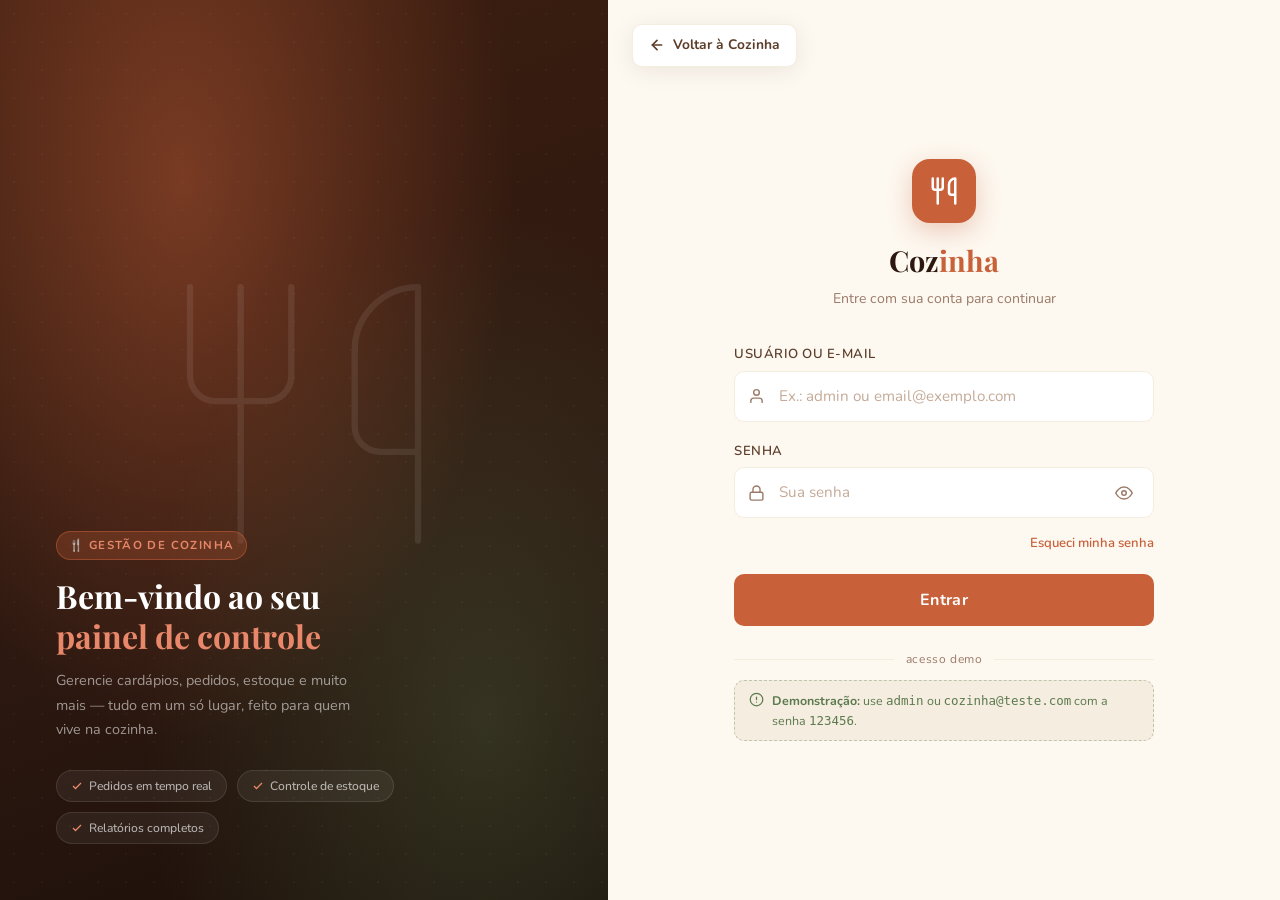
==== commit a5f8f9f7: "feat: implementação parcial do front-end concluída" ====
--- a/cozinha/frontend/dashboard.html
+++ b/cozinha/frontend/dashboard.html
@@ -9,7 +9,9 @@
   <!-- ── Fontes (mesmas do projeto) ────────────────────────── -->
   <link rel="preconnect" href="https://fonts.googleapis.com" />
   <link rel="preconnect" href="https://fonts.gstatic.com" crossorigin />
-  <link href="https://fonts.googleapis.com/css2?family=Playfair+Display:ital,wght@0,600;0,700;1,600&family=Nunito:wght@400;500;600;700;800&display=swap" rel="stylesheet" />
+  <link
+    href="https://fonts.googleapis.com/css2?family=Playfair+Display:ital,wght@0,600;0,700;1,600&family=Nunito:wght@400;500;600;700;800&display=swap"
+    rel="stylesheet" />
 
   <!-- ── Boxicons ──────────────────────────────────────────── -->
   <link href="https://unpkg.com/boxicons@2.1.4/css/boxicons.min.css" rel="stylesheet" />
@@ -23,58 +25,65 @@
     /* ── Variáveis de design (reuso do projeto) ─────────────── */
     :root {
       /* Cores principais */
-      --terracotta:    #C8603A;
-      --terra-dark:    #A84A27;
-      --terra-light:   #E8896A;
-      --terra-faint:   rgba(200, 96, 58, 0.08);
-      --terra-glow:    rgba(200, 96, 58, 0.20);
-
-      --brown:         #3B2A1A;
-      --brown-mid:     #6B4F3A;
-
-      --herb:          #5C7A4E;
-      --herb-light:    #7DA06C;
-      --herb-faint:    rgba(92, 122, 78, 0.10);
-
-      --amber:         #D4900A;
-      --amber-faint:   rgba(212, 144, 10, 0.10);
-
-      --white:         #FFFFFF;
-      --cream:         #FDF6F0;
-      --cream-deep:    #F0E4D8;
-      --text-muted:    #8C7B6E;
+      --terracotta: #C8603A;
+      --terra-dark: #A84A27;
+      --terra-light: #E8896A;
+      --terra-faint: rgba(200, 96, 58, 0.08);
+      --terra-glow: rgba(200, 96, 58, 0.20);
+
+      --brown: #3B2A1A;
+      --brown-mid: #6B4F3A;
+
+      --herb: #5C7A4E;
+      --herb-light: #7DA06C;
+      --herb-faint: rgba(92, 122, 78, 0.10);
+
+      --amber: #D4900A;
+      --amber-faint: rgba(212, 144, 10, 0.10);
+
+      --white: #FFFFFF;
+      --cream: #FDF6F0;
+      --cream-deep: #F0E4D8;
+      --text-muted: #8C7B6E;
 
       /* Sidebar */
-      --sidebar-bg:    #2C1810;
-      --sidebar-w:     260px;
-      --sidebar-w-col: 72px;   /* largura colapsada */
+      --sidebar-bg: #2C1810;
+      --sidebar-w: 260px;
+      --sidebar-w-col: 72px;
+      /* largura colapsada */
 
       /* Topbar */
-      --topbar-h:      68px;
+      --topbar-h: 68px;
 
       /* Tipografia */
-      --font-display:  'Playfair Display', Georgia, serif;
-      --font-body:     'Nunito', system-ui, sans-serif;
+      --font-display: 'Playfair Display', Georgia, serif;
+      --font-body: 'Nunito', system-ui, sans-serif;
 
       /* Bordas / Raios */
-      --radius-sm:     10px;
-      --radius:        16px;
-      --radius-lg:     22px;
-      --radius-full:   9999px;
+      --radius-sm: 10px;
+      --radius: 16px;
+      --radius-lg: 22px;
+      --radius-full: 9999px;
 
       /* Sombras */
-      --shadow-soft:   0 2px 12px rgba(59, 42, 26, 0.08);
-      --shadow-card:   0 6px 28px rgba(59, 42, 26, 0.10);
-      --shadow-float:  0 12px 40px rgba(59, 42, 26, 0.16);
+      --shadow-soft: 0 2px 12px rgba(59, 42, 26, 0.08);
+      --shadow-card: 0 6px 28px rgba(59, 42, 26, 0.10);
+      --shadow-float: 0 12px 40px rgba(59, 42, 26, 0.16);
 
       /* Transições */
-      --t:             0.25s cubic-bezier(0.4, 0, 0.2, 1);
-      --t-spring:      0.4s cubic-bezier(0.34, 1.56, 0.64, 1);
-      --t-slow:        0.5s cubic-bezier(0.4, 0, 0.2, 1);
+      --t: 0.25s cubic-bezier(0.4, 0, 0.2, 1);
+      --t-spring: 0.4s cubic-bezier(0.34, 1.56, 0.64, 1);
+      --t-slow: 0.5s cubic-bezier(0.4, 0, 0.2, 1);
     }
 
     /* ── Reset ──────────────────────────────────────────────── */
-    *, *::before, *::after { box-sizing: border-box; margin: 0; padding: 0; }
+    *,
+    *::before,
+    *::after {
+      box-sizing: border-box;
+      margin: 0;
+      padding: 0;
+    }
 
     html {
       scroll-behavior: smooth;
@@ -93,66 +102,126 @@
 
     /* Dark Mode */
     body.dark-mode {
-      background: #1a1a1a;
-      color: #f0f0f0;
-    }
-
-    body.dark-mode :root {
-      --cream: #2a2a2a;
-      --cream-deep: #1f1f1f;
-      --white: #2d2d2d;
-      --brown: #f0f0f0;
-      --text-muted: #a0a0a0;
+      --cream: #171412;
+      --cream-deep: #352a24;
+      --white: #24201d;
+      --brown: #F8EFE7;
+      --brown-mid: #D8C6B7;
+      --text-muted: #B8A89B;
+      --terra-faint: rgba(232, 137, 106, 0.14);
+      --terra-glow: rgba(232, 137, 106, 0.28);
+      --herb-faint: rgba(125, 160, 108, 0.16);
+      --amber-faint: rgba(237, 187, 80, 0.14);
+      --shadow-soft: 0 2px 12px rgba(0, 0, 0, 0.22);
+      --shadow-card: 0 10px 32px rgba(0, 0, 0, 0.28);
+      --shadow-float: 0 18px 48px rgba(0, 0, 0, 0.38);
+      background: var(--cream);
+      color: var(--brown);
     }
 
     body.dark-mode .sidebar {
-      background: #0d0d0d;
+      background-color: #130A06;
     }
 
     body.dark-mode .topbar {
-      background: rgba(45, 45, 45, 0.95);
-      border-bottom-color: #3a3a3a;
+      background: rgba(36, 32, 29, 0.95);
+      border-bottom-color: var(--cream-deep);
     }
 
     body.dark-mode .panel-card,
-    body.dark-mode .kpi-card {
-      background: #2d2d2d;
-      border-color: rgba(200, 96, 58, 0.2);
-    }
-
-    body.dark-mode .search-bar {
-      background: #1a1a1a;
-      border-color: #3a3a3a;
-    }
-
-    body.dark-mode .kanban-col {
-      background: #1a1a1a;
-    }
-
-    body.dark-mode .kanban-card {
-      background: #2d2d2d;
+    body.dark-mode .kpi-card,
+    body.dark-mode .kanban-card,
+    body.dark-mode .ficha-card,
+    body.dark-mode .notif-dropdown,
+    body.dark-mode .search-results,
+    body.dark-mode .modal-box {
+      background: var(--white);
+      border-color: rgba(232, 137, 106, 0.20);
+    }
+
+    body.dark-mode .search-bar,
+    body.dark-mode .modal-input,
+    body.dark-mode .modal-select,
+    body.dark-mode .modal-textarea {
+      background: #171412;
+      border-color: var(--cream-deep);
+      color: var(--brown);
+    }
+
+    body.dark-mode .search-bar input,
+    body.dark-mode .page-title,
+    body.dark-mode .section-title,
+    body.dark-mode .panel-title,
+    body.dark-mode .modal-title,
+    body.dark-mode .modal-label,
+    body.dark-mode .kpi-value,
+    body.dark-mode .abc-name,
+    body.dark-mode .pcp-dia,
+    body.dark-mode .kanban-card-title,
+    body.dark-mode .notif-title,
+    body.dark-mode .search-result-item,
+    body.dark-mode .config-card-title,
+    body.dark-mode label {
+      color: var(--brown);
+    }
+
+    body.dark-mode .kanban-col,
+    body.dark-mode .abc-item,
+    body.dark-mode .ficha-add-card,
+    body.dark-mode .modal-close,
+    body.dark-mode .btn-secondary,
+    body.dark-mode .config-card {
+      background: #171412;
+      border-color: var(--cream-deep);
+    }
+
+    body.dark-mode .abc-item:hover,
+    body.dark-mode .notif-item:hover,
+    body.dark-mode .search-result-item:hover,
+    body.dark-mode table tr:hover td {
+      background: #201A16;
     }
 
     body.dark-mode table {
-      color: #f0f0f0;
-    }
-
-    body.dark-mode table th {
-      color: #a0a0a0;
-      border-bottom-color: #3a3a3a;
-    }
-
-    body.dark-mode table td {
-      border-bottom-color: #1a1a1a;
-    }
-
-    body.dark-mode table tr:hover td {
-      background: #1f1f1f;
-    }
-
-    img { display: block; max-width: 100%; }
-    button { font-family: var(--font-body); cursor: pointer; }
-    a { text-decoration: none; color: inherit; }
+      color: var(--brown);
+    }
+
+    body.dark-mode table th,
+    body.dark-mode table td,
+    body.dark-mode .notif-header,
+    body.dark-mode .notif-item,
+    body.dark-mode .search-result-item {
+      border-color: var(--cream-deep);
+    }
+
+    body.dark-mode .theme-btn,
+    body.dark-mode .lang-btn {
+      background: var(--white) !important;
+      color: var(--brown) !important;
+      border-color: var(--cream-deep) !important;
+    }
+
+    body.dark-mode .theme-btn.active-setting,
+    body.dark-mode .lang-btn.active-setting {
+      background: var(--terra-faint) !important;
+      color: var(--terra-light) !important;
+      border-color: var(--terracotta) !important;
+    }
+
+    img {
+      display: block;
+      max-width: 100%;
+    }
+
+    button {
+      font-family: var(--font-body);
+      cursor: pointer;
+    }
+
+    a {
+      text-decoration: none;
+      color: inherit;
+    }
 
     /* ============================================================
        LAYOUT PRINCIPAL
@@ -177,7 +246,8 @@
        SIDEBAR
        ============================================================ */
     .sidebar {
-      grid-row: 1 / -1;       /* ocupa toda a altura */
+      grid-row: 1 / -1;
+      /* ocupa toda a altura */
       background: var(--sidebar-bg);
       width: var(--sidebar-w);
       position: fixed;
@@ -191,7 +261,7 @@
       transition: width var(--t), transform var(--t);
 
       /* Padrão de pontos sutil */
-      background-image: radial-gradient(rgba(255,255,255,0.025) 1px, transparent 1px);
+      background-image: radial-gradient(rgba(255, 255, 255, 0.025) 1px, transparent 1px);
       background-size: 20px 20px;
       background-color: var(--sidebar-bg);
     }
@@ -203,7 +273,7 @@
       gap: 12px;
       padding: 0 20px;
       height: var(--topbar-h);
-      border-bottom: 1px solid rgba(255,255,255,0.06);
+      border-bottom: 1px solid rgba(255, 255, 255, 0.06);
       flex-shrink: 0;
       overflow: hidden;
     }
@@ -220,7 +290,9 @@
       box-shadow: 0 4px 12px rgba(200, 96, 58, 0.4);
     }
 
-    .sidebar-logo-icon svg { color: #fff; }
+    .sidebar-logo-icon svg {
+      color: #fff;
+    }
 
     .sidebar-logo-text {
       font-family: var(--font-display);
@@ -232,7 +304,9 @@
       transition: opacity var(--t);
     }
 
-    .sidebar-logo-text span { color: var(--terra-light); }
+    .sidebar-logo-text span {
+      color: var(--terra-light);
+    }
 
     /* ── Navegação ──────────────────────────────────────────── */
     .sidebar-nav {
@@ -245,9 +319,18 @@
     }
 
     /* Rola suave */
-    .sidebar-nav::-webkit-scrollbar { width: 4px; }
-    .sidebar-nav::-webkit-scrollbar-track { background: transparent; }
-    .sidebar-nav::-webkit-scrollbar-thumb { background: rgba(255,255,255,0.1); border-radius: 4px; }
+    .sidebar-nav::-webkit-scrollbar {
+      width: 4px;
+    }
+
+    .sidebar-nav::-webkit-scrollbar-track {
+      background: transparent;
+    }
+
+    .sidebar-nav::-webkit-scrollbar-thumb {
+      background: rgba(255, 255, 255, 0.1);
+      border-radius: 4px;
+    }
 
     /* Grupo de menu */
     .nav-group-label {
@@ -255,7 +338,7 @@
       font-weight: 700;
       text-transform: uppercase;
       letter-spacing: 0.1em;
-      color: rgba(255,255,255,0.3);
+      color: rgba(255, 255, 255, 0.3);
       padding: 12px 8px 6px;
       white-space: nowrap;
       overflow: hidden;
@@ -269,7 +352,7 @@
       gap: 12px;
       padding: 11px 12px;
       border-radius: var(--radius-sm);
-      color: rgba(255,255,255,0.55);
+      color: rgba(255, 255, 255, 0.55);
       font-size: 0.875rem;
       font-weight: 600;
       cursor: pointer;
@@ -315,8 +398,8 @@
     }
 
     .nav-item:hover {
-      background: rgba(255,255,255,0.07);
-      color: rgba(255,255,255,0.85);
+      background: rgba(255, 255, 255, 0.07);
+      color: rgba(255, 255, 255, 0.85);
     }
 
     .nav-item.ativo {
@@ -328,7 +411,9 @@
     .nav-item.ativo::before {
       content: '';
       position: absolute;
-      left: 0; top: 20%; bottom: 20%;
+      left: 0;
+      top: 20%;
+      bottom: 20%;
       width: 3px;
       background: var(--terracotta);
       border-radius: 0 3px 3px 0;
@@ -337,7 +422,7 @@
     /* ── Rodapé da sidebar ──────────────────────────────────── */
     .sidebar-footer {
       padding: 16px 12px;
-      border-top: 1px solid rgba(255,255,255,0.06);
+      border-top: 1px solid rgba(255, 255, 255, 0.06);
       flex-shrink: 0;
     }
 
@@ -352,7 +437,9 @@
       overflow: hidden;
     }
 
-    .user-card:hover { background: rgba(255,255,255,0.06); }
+    .user-card:hover {
+      background: rgba(255, 255, 255, 0.06);
+    }
 
     .user-avatar {
       width: 34px;
@@ -384,22 +471,44 @@
 
     .user-role {
       font-size: 0.7rem;
-      color: rgba(255,255,255,0.4);
+      color: rgba(255, 255, 255, 0.4);
     }
 
     /* ============================================================
        SIDEBAR COLAPSADA
        ============================================================ */
-    .app.sidebar-collapsed .sidebar { width: var(--sidebar-w-col); }
+    .app.sidebar-collapsed .sidebar {
+      width: var(--sidebar-w-col);
+    }
 
     .app.sidebar-collapsed .sidebar-logo-text,
     .app.sidebar-collapsed .nav-label,
     .app.sidebar-collapsed .nav-badge,
     .app.sidebar-collapsed .nav-group-label,
-    .app.sidebar-collapsed .user-info { opacity: 0; pointer-events: none; }
-
-    .app.sidebar-collapsed .nav-item { justify-content: center; padding: 11px; }
-    .app.sidebar-collapsed .user-card { justify-content: center; }
+    .app.sidebar-collapsed .user-info {
+      opacity: 0;
+      pointer-events: none;
+      width: 0;
+      overflow: hidden;
+      flex: 0 0 0;
+      min-width: 0;
+    }
+
+    .app.sidebar-collapsed .nav-item {
+      justify-content: center;
+      padding: 11px;
+      gap: 0;
+    }
+
+    .app.sidebar-collapsed .nav-item i {
+      margin: 0;
+      min-width: 22px;
+      flex-shrink: 0;
+    }
+
+    .app.sidebar-collapsed .user-card {
+      justify-content: center;
+    }
 
     /* Tooltip no modo colapsado */
     .app.sidebar-collapsed .nav-item::after {
@@ -422,7 +531,9 @@
       box-shadow: var(--shadow-card);
     }
 
-    .app.sidebar-collapsed .nav-item:hover::after { opacity: 1; }
+    .app.sidebar-collapsed .nav-item:hover::after {
+      opacity: 1;
+    }
 
     /* ============================================================
        TOPBAR
@@ -430,7 +541,7 @@
     .topbar {
       grid-column: 2;
       height: var(--topbar-h);
-      background: rgba(255,255,255,0.92);
+      background: rgba(255, 255, 255, 0.92);
       backdrop-filter: blur(12px);
       -webkit-backdrop-filter: blur(12px);
       border-bottom: 1px solid var(--cream-deep);
@@ -473,7 +584,9 @@
       background: var(--terra-faint);
     }
 
-    .btn-sidebar-toggle i { font-size: 1.2rem; }
+    .btn-sidebar-toggle i {
+      font-size: 1.2rem;
+    }
 
     /* Título de página */
     .page-title {
@@ -496,7 +609,10 @@
       white-space: nowrap;
     }
 
-    .breadcrumb span { color: var(--terracotta); font-weight: 600; }
+    .breadcrumb span {
+      color: var(--terracotta);
+      font-weight: 600;
+    }
 
     /* Lado direito: busca + ações */
     .topbar-right {
@@ -520,10 +636,13 @@
 
     .search-bar:focus-within {
       border-color: var(--terracotta);
-      box-shadow: 0 0 0 3px rgba(200,96,58,0.1);
-    }
-
-    .search-bar i { color: var(--text-muted); font-size: 1rem; }
+      box-shadow: 0 0 0 3px rgba(200, 96, 58, 0.1);
+    }
+
+    .search-bar i {
+      color: var(--text-muted);
+      font-size: 1rem;
+    }
 
     .search-bar input {
       background: none;
@@ -535,7 +654,9 @@
       width: 160px;
     }
 
-    .search-bar input::placeholder { color: var(--text-muted); }
+    .search-bar input::placeholder {
+      color: var(--text-muted);
+    }
 
     /* Ícone de ação (notificação, etc.) */
     .icon-btn {
@@ -552,8 +673,14 @@
       transition: all var(--t);
     }
 
-    .icon-btn:hover { border-color: var(--terracotta); color: var(--terracotta); }
-    .icon-btn i { font-size: 1.15rem; }
+    .icon-btn:hover {
+      border-color: var(--terracotta);
+      color: var(--terracotta);
+    }
+
+    .icon-btn i {
+      font-size: 1.15rem;
+    }
 
     /* Dot de notificação */
     .notif-dot {
@@ -583,7 +710,9 @@
       transition: box-shadow var(--t-spring);
     }
 
-    .topbar-avatar:hover { box-shadow: 0 0 0 3px rgba(200,96,58,0.25); }
+    .topbar-avatar:hover {
+      box-shadow: 0 0 0 3px rgba(200, 96, 58, 0.25);
+    }
 
     /* ============================================================
        MAIN CONTENT
@@ -596,8 +725,15 @@
     }
 
     @keyframes contentEnter {
-      from { opacity: 0; transform: translateY(16px); }
-      to   { opacity: 1; transform: translateY(0); }
+      from {
+        opacity: 0;
+        transform: translateY(16px);
+      }
+
+      to {
+        opacity: 1;
+        transform: translateY(0);
+      }
     }
 
     /* ── Seção de boas-vindas ───────────────────────────────── */
@@ -623,7 +759,7 @@
       width: 220px;
       height: 220px;
       border-radius: 50%;
-      border: 1.5px solid rgba(200,96,58,0.25);
+      border: 1.5px solid rgba(200, 96, 58, 0.25);
       pointer-events: none;
     }
 
@@ -635,11 +771,14 @@
       width: 180px;
       height: 180px;
       border-radius: 50%;
-      border: 1px solid rgba(200,96,58,0.12);
+      border: 1px solid rgba(200, 96, 58, 0.12);
       pointer-events: none;
     }
 
-    .welcome-text { position: relative; z-index: 1; }
+    .welcome-text {
+      position: relative;
+      z-index: 1;
+    }
 
     .welcome-text .greeting {
       font-size: 0.8rem;
@@ -665,7 +804,7 @@
 
     .welcome-text p {
       font-size: 0.88rem;
-      color: rgba(255,255,255,0.55);
+      color: rgba(255, 255, 255, 0.55);
       max-width: 440px;
       line-height: 1.6;
     }
@@ -682,7 +821,7 @@
 
     .welcome-date {
       font-size: 0.8rem;
-      color: rgba(255,255,255,0.5);
+      color: rgba(255, 255, 255, 0.5);
     }
 
     .welcome-tag {
@@ -690,8 +829,8 @@
       align-items: center;
       gap: 6px;
       padding: 6px 14px;
-      background: rgba(200,96,58,0.25);
-      border: 1px solid rgba(200,96,58,0.4);
+      background: rgba(200, 96, 58, 0.25);
+      border: 1px solid rgba(200, 96, 58, 0.4);
       border-radius: var(--radius-full);
       font-size: 0.72rem;
       font-weight: 700;
@@ -710,7 +849,7 @@
 
     .kpi-card {
       background: var(--white);
-      border: 1.5px solid rgba(200,96,58,0.10);
+      border: 1.5px solid rgba(200, 96, 58, 0.10);
       border-radius: var(--radius);
       padding: 24px 20px;
       position: relative;
@@ -727,11 +866,11 @@
       opacity: 1;
       transform: translateY(0);
       transition: border-color var(--t), box-shadow var(--t), transform var(--t-spring),
-                  opacity 0.5s ease, transform 0.5s ease;
+        opacity 0.5s ease, transform 0.5s ease;
     }
 
     .kpi-card:hover {
-      border-color: rgba(200,96,58,0.25);
+      border-color: rgba(200, 96, 58, 0.25);
       box-shadow: var(--shadow-card);
       transform: translateY(-4px);
     }
@@ -740,7 +879,9 @@
     .kpi-card::before {
       content: '';
       position: absolute;
-      top: 0; left: 0; right: 0;
+      top: 0;
+      left: 0;
+      right: 0;
       height: 3px;
       border-radius: 0 0 3px 3px;
       transform: scaleX(0);
@@ -748,12 +889,25 @@
       transition: transform var(--t-slow);
     }
 
-    .kpi-card:hover::before { transform: scaleX(1); }
-
-    .kpi-card.green::before  { background: linear-gradient(90deg, var(--herb), var(--herb-light)); }
-    .kpi-card.red::before    { background: linear-gradient(90deg, #D94040, #F06060); }
-    .kpi-card.amber::before  { background: linear-gradient(90deg, var(--amber), #EDBB50); }
-    .kpi-card.terra::before  { background: linear-gradient(90deg, var(--terracotta), var(--terra-light)); }
+    .kpi-card:hover::before {
+      transform: scaleX(1);
+    }
+
+    .kpi-card.green::before {
+      background: linear-gradient(90deg, var(--herb), var(--herb-light));
+    }
+
+    .kpi-card.red::before {
+      background: linear-gradient(90deg, #D94040, #F06060);
+    }
+
+    .kpi-card.amber::before {
+      background: linear-gradient(90deg, var(--amber), #EDBB50);
+    }
+
+    .kpi-card.terra::before {
+      background: linear-gradient(90deg, var(--terracotta), var(--terra-light));
+    }
 
     /* Ícone do KPI */
     .kpi-icon {
@@ -767,10 +921,25 @@
       font-size: 1.2rem;
     }
 
-    .kpi-card.green  .kpi-icon { background: var(--herb-faint);  color: var(--herb); }
-    .kpi-card.red    .kpi-icon { background: rgba(217,64,64,.08); color: #D94040; }
-    .kpi-card.amber  .kpi-icon { background: var(--amber-faint); color: var(--amber); }
-    .kpi-card.terra  .kpi-icon { background: var(--terra-faint); color: var(--terracotta); }
+    .kpi-card.green .kpi-icon {
+      background: var(--herb-faint);
+      color: var(--herb);
+    }
+
+    .kpi-card.red .kpi-icon {
+      background: rgba(217, 64, 64, .08);
+      color: #D94040;
+    }
+
+    .kpi-card.amber .kpi-icon {
+      background: var(--amber-faint);
+      color: var(--amber);
+    }
+
+    .kpi-card.terra .kpi-icon {
+      background: var(--terra-faint);
+      color: var(--terracotta);
+    }
 
     .kpi-label {
       font-size: 0.72rem;
@@ -800,9 +969,20 @@
       border-radius: var(--radius-full);
     }
 
-    .kpi-delta.up   { background: rgba(92,122,78,0.12); color: var(--herb); }
-    .kpi-delta.down { background: rgba(217,64,64,0.10); color: #D94040; }
-    .kpi-delta.neu  { background: var(--amber-faint);   color: var(--amber); }
+    .kpi-delta.up {
+      background: rgba(92, 122, 78, 0.12);
+      color: var(--herb);
+    }
+
+    .kpi-delta.down {
+      background: rgba(217, 64, 64, 0.10);
+      color: #D94040;
+    }
+
+    .kpi-delta.neu {
+      background: var(--amber-faint);
+      color: var(--amber);
+    }
 
     /* ── Grade de painéis 2 colunas ─────────────────────────── */
     .panels-grid {
@@ -810,12 +990,76 @@
       grid-template-columns: 1.35fr 1fr;
       gap: 20px;
       margin-bottom: 20px;
+      align-items: stretch;
+    }
+
+    .dashboard-insights-grid {
+      grid-template-columns: minmax(0, 1.2fr) minmax(320px, 0.85fr);
+    }
+
+    .cmv-analysis-grid {
+      grid-template-columns: minmax(0, 1.55fr) minmax(320px, 0.85fr);
+      margin-bottom: 0;
+    }
+
+    .dashboard-insights-grid .panel-card,
+    .cmv-analysis-grid .panel-card {
+      min-height: 100%;
+    }
+
+    .dashboard-insights-grid .bar-chart {
+      height: 168px;
+    }
+
+    .cmv-analysis-grid .bar-chart {
+      height: 220px;
+    }
+
+    .stock-impact-list,
+    .cmv-analysis-grid .abc-list {
+      height: 100%;
+      justify-content: space-between;
+    }
+
+    .cmv-analysis-grid .panel-body {
+      display: flex;
+      flex-direction: column;
+    }
+
+    #section-analises-cmv .kpi-grid {
+      margin-bottom: 20px !important;
+    }
+
+    #section-estoque,
+    #section-analises-abc,
+    #section-analises-cmv {
+      margin-top: 0;
+    }
+
+    #section-estoque .section-title-row,
+    #section-analises-abc .section-title-row,
+    #section-analises-cmv .section-title-row {
+      margin-bottom: 16px;
+    }
+
+    #section-estoque .kpi-grid,
+    #section-analises-abc .kpi-grid,
+    #section-analises-cmv .kpi-grid {
+      display: none;
+      margin-bottom: 0 !important;
+    }
+
+    #section-estoque>.reveal,
+    #section-analises-abc>.reveal,
+    #section-analises-cmv>.reveal {
+      display: flex;
+      flex-direction: column;
     }
 
     /* ── Card de painel ─────────────────────────────────────── */
     .panel-card {
       background: var(--white);
-      border: 1.5px solid rgba(200,96,58,0.10);
+      border: 1.5px solid rgba(200, 96, 58, 0.10);
       border-radius: var(--radius);
       overflow: hidden;
       display: flex;
@@ -856,9 +1100,9 @@
       flex-shrink: 0;
     }
 
-    .panel-body { 
-      padding: 16px 20px 20px; 
-      flex: 1; 
+    .panel-body {
+      padding: 16px 20px 20px;
+      flex: 1;
     }
 
     /* ── Gráfico de barras — CMV por semana ─────────────────── */
@@ -896,9 +1140,17 @@
       cursor: pointer;
     }
 
-    .bar.terra  { background: linear-gradient(180deg, var(--terra-light), var(--terracotta)); }
-    .bar.green  { background: linear-gradient(180deg, var(--herb-light), var(--herb)); }
-    .bar.amber  { background: linear-gradient(180deg, #EDBB50, var(--amber)); }
+    .bar.terra {
+      background: linear-gradient(180deg, var(--terra-light), var(--terracotta));
+    }
+
+    .bar.green {
+      background: linear-gradient(180deg, var(--herb-light), var(--herb));
+    }
+
+    .bar.amber {
+      background: linear-gradient(180deg, #EDBB50, var(--amber));
+    }
 
     .bar:hover::after {
       content: attr(data-val);
@@ -965,7 +1217,9 @@
       cursor: default;
     }
 
-    .abc-item:hover { background: var(--cream-deep); }
+    .abc-item:hover {
+      background: var(--cream-deep);
+    }
 
     .abc-tag {
       display: inline-flex;
@@ -979,9 +1233,20 @@
       flex-shrink: 0;
     }
 
-    .abc-tag.A { background: rgba(200,96,58,0.15); color: var(--terracotta); }
-    .abc-tag.B { background: var(--amber-faint);   color: var(--amber); }
-    .abc-tag.C { background: var(--herb-faint);    color: var(--herb); }
+    .abc-tag.A {
+      background: rgba(200, 96, 58, 0.15);
+      color: var(--terracotta);
+    }
+
+    .abc-tag.B {
+      background: var(--amber-faint);
+      color: var(--amber);
+    }
+
+    .abc-tag.C {
+      background: var(--herb-faint);
+      color: var(--herb);
+    }
 
     .abc-name {
       flex: 1;
@@ -1012,9 +1277,20 @@
       flex-shrink: 0;
     }
 
-    .abc-status.ok      { background: var(--herb-faint);    color: var(--herb); }
-    .abc-status.alerta  { background: var(--amber-faint);   color: var(--amber); }
-    .abc-status.critico { background: rgba(217,64,64,.10);  color: #D94040; }
+    .abc-status.ok {
+      background: var(--herb-faint);
+      color: var(--herb);
+    }
+
+    .abc-status.alerta {
+      background: var(--amber-faint);
+      color: var(--amber);
+    }
+
+    .abc-status.critico {
+      background: rgba(217, 64, 64, .10);
+      color: #D94040;
+    }
 
     /* ── KANBAN ─────────────────────────────────────────────── */
     .kanban-grid {
@@ -1057,9 +1333,17 @@
       border-radius: 50%;
     }
 
-    .kanban-col.a-fazer    .kanban-dot { background: var(--text-muted); }
-    .kanban-col.em-andamento .kanban-dot { background: var(--amber); }
-    .kanban-col.concluido  .kanban-dot { background: var(--herb); }
+    .kanban-col.a-fazer .kanban-dot {
+      background: var(--text-muted);
+    }
+
+    .kanban-col.em-andamento .kanban-dot {
+      background: var(--amber);
+    }
+
+    .kanban-col.concluido .kanban-dot {
+      background: var(--herb);
+    }
 
     .kanban-count {
       font-size: 0.7rem;
@@ -1085,9 +1369,17 @@
       transform: translateY(-2px);
     }
 
-    .kanban-card.prio-alta   { border-left-color: #D94040; }
-    .kanban-card.prio-media  { border-left-color: var(--amber); }
-    .kanban-card.prio-baixa  { border-left-color: var(--herb); }
+    .kanban-card.prio-alta {
+      border-left-color: #D94040;
+    }
+
+    .kanban-card.prio-media {
+      border-left-color: var(--amber);
+    }
+
+    .kanban-card.prio-baixa {
+      border-left-color: var(--herb);
+    }
 
     .kanban-card-title {
       font-size: 0.82rem;
@@ -1113,9 +1405,20 @@
       letter-spacing: 0.03em;
     }
 
-    .kanban-tag.info { background: var(--terra-faint); color: var(--terracotta); }
-    .kanban-tag.tec  { background: var(--herb-faint);  color: var(--herb); }
-    .kanban-tag.amb  { background: var(--amber-faint); color: var(--amber); }
+    .kanban-tag.info {
+      background: var(--terra-faint);
+      color: var(--terracotta);
+    }
+
+    .kanban-tag.tec {
+      background: var(--herb-faint);
+      color: var(--herb);
+    }
+
+    .kanban-tag.amb {
+      background: var(--amber-faint);
+      color: var(--amber);
+    }
 
     .kanban-card-date {
       font-size: 0.65rem;
@@ -1148,9 +1451,13 @@
       vertical-align: middle;
     }
 
-    .pcp-table tr:last-child td { border-bottom: none; }
-
-    .pcp-table tr:hover td { background: var(--cream); }
+    .pcp-table tr:last-child td {
+      border-bottom: none;
+    }
+
+    .pcp-table tr:hover td {
+      background: var(--cream);
+    }
 
     .pcp-dia {
       font-weight: 700;
@@ -1168,9 +1475,20 @@
       font-weight: 700;
     }
 
-    .pcp-status.ok      { background: var(--herb-faint);    color: var(--herb); }
-    .pcp-status.pendente{ background: var(--amber-faint);   color: var(--amber); }
-    .pcp-status.atraso  { background: rgba(217,64,64,.10);  color: #D94040; }
+    .pcp-status.ok {
+      background: var(--herb-faint);
+      color: var(--herb);
+    }
+
+    .pcp-status.pendente {
+      background: var(--amber-faint);
+      color: var(--amber);
+    }
+
+    .pcp-status.atraso {
+      background: rgba(217, 64, 64, .10);
+      color: #D94040;
+    }
 
     /* ── Alertas de estoque ──────────────────────────────────── */
     .alert-list {
@@ -1188,9 +1506,20 @@
       border-left: 3px solid transparent;
     }
 
-    .alert-item.crit  { background: rgba(217,64,64,.06); border-left-color: #D94040; }
-    .alert-item.warn  { background: var(--amber-faint);  border-left-color: var(--amber); }
-    .alert-item.info  { background: var(--terra-faint);  border-left-color: var(--terracotta); }
+    .alert-item.crit {
+      background: rgba(217, 64, 64, .06);
+      border-left-color: #D94040;
+    }
+
+    .alert-item.warn {
+      background: var(--amber-faint);
+      border-left-color: var(--amber);
+    }
+
+    .alert-item.info {
+      background: var(--terra-faint);
+      border-left-color: var(--terracotta);
+    }
 
     .alert-icon {
       font-size: 1.1rem;
@@ -1198,11 +1527,21 @@
       margin-top: 1px;
     }
 
-    .alert-item.crit  .alert-icon { color: #D94040; }
-    .alert-item.warn  .alert-icon { color: var(--amber); }
-    .alert-item.info  .alert-icon { color: var(--terracotta); }
-
-    .alert-text { flex: 1; }
+    .alert-item.crit .alert-icon {
+      color: #D94040;
+    }
+
+    .alert-item.warn .alert-icon {
+      color: var(--amber);
+    }
+
+    .alert-item.info .alert-icon {
+      color: var(--terracotta);
+    }
+
+    .alert-text {
+      flex: 1;
+    }
 
     .alert-title {
       font-size: 0.82rem;
@@ -1243,7 +1582,9 @@
       gap: 8px;
     }
 
-    .section-title i { color: var(--terracotta); }
+    .section-title i {
+      color: var(--terracotta);
+    }
 
     .btn-link {
       font-size: 0.78rem;
@@ -1256,7 +1597,9 @@
       white-space: nowrap;
     }
 
-    .btn-link:hover { color: var(--terra-dark); }
+    .btn-link:hover {
+      color: var(--terra-dark);
+    }
 
     /* ── Row de dois painéis (bottom) ───────────────────────── */
     .bottom-grid {
@@ -1280,7 +1623,10 @@
       transition: opacity var(--t);
     }
 
-    .sidebar-overlay.visible { opacity: 1; pointer-events: auto; }
+    .sidebar-overlay.visible {
+      opacity: 1;
+      pointer-events: auto;
+    }
 
     /* ============================================================
        ANIMAÇÕES E UTILITÁRIOS
@@ -1299,15 +1645,28 @@
     }
 
     /* Spinner de loading (para KPIs simulados) */
-    @keyframes spin { to { transform: rotate(360deg); } }
+    @keyframes spin {
+      to {
+        transform: rotate(360deg);
+      }
+    }
 
     /* Pulso sutil de notificação */
     @keyframes pulse {
-      0%, 100% { box-shadow: 0 0 0 0 rgba(200,96,58,0.4); }
-      50%       { box-shadow: 0 0 0 6px rgba(200,96,58,0); }
-    }
-
-    .notif-dot { animation: pulse 2s ease-in-out infinite; }
+
+      0%,
+      100% {
+        box-shadow: 0 0 0 0 rgba(200, 96, 58, 0.4);
+      }
+
+      50% {
+        box-shadow: 0 0 0 6px rgba(200, 96, 58, 0);
+      }
+    }
+
+    .notif-dot {
+      animation: pulse 2s ease-in-out infinite;
+    }
 
     /* ============================================================
        RESPONSIVIDADE
@@ -1331,12 +1690,18 @@
 
     /* Tablet e desktop médio */
     @media (max-width: 1200px) {
-      .kpi-grid { grid-template-columns: repeat(2, 1fr); }
-      .panels-grid { grid-template-columns: 1fr; }
+      .kpi-grid {
+        grid-template-columns: repeat(2, 1fr);
+      }
+
+      .panels-grid {
+        grid-template-columns: 1fr;
+      }
     }
 
     /* Mobile/Tablet */
     @media (max-width: 900px) {
+
       /* Esconder sidebar por padrão — desliza para dentro */
       .sidebar {
         transform: translateX(-100%);
@@ -1347,38 +1712,1119 @@
       /* Sidebar aberta no mobile */
       .sidebar.mobile-open {
         transform: translateX(0);
-        box-shadow: 8px 0 32px rgba(44,24,16,0.3);
+        box-shadow: 8px 0 32px rgba(44, 24, 16, 0.3);
       }
 
-      .sidebar-overlay { display: block; }
+      .sidebar-overlay {
+        display: block;
+      }
 
       /* Conteúdo ocupa tudo */
       .app {
         grid-template-columns: 1fr !important;
       }
 
-      .topbar { grid-column: 1; }
-      .main-content { grid-column: 1; padding: 20px 16px; }
-
-      .welcome-banner { flex-direction: column; align-items: flex-start; gap: 12px; }
-      .welcome-meta   { align-items: flex-start; }
-
-      .kanban-grid { grid-template-columns: 1fr; }
-      .bottom-grid { grid-template-columns: 1fr; }
-
-      .search-bar { display: none; }
+      .topbar {
+        grid-column: 1;
+      }
+
+      .main-content {
+        grid-column: 1;
+        padding: 20px 16px;
+      }
+
+      #section-estoque,
+      #section-analises-abc,
+      #section-analises-cmv {
+        margin-top: 0;
+      }
+
+      .welcome-banner {
+        flex-direction: column;
+        align-items: flex-start;
+        gap: 12px;
+      }
+
+      .welcome-meta {
+        align-items: flex-start;
+      }
+
+      .kanban-grid {
+        grid-template-columns: 1fr;
+      }
+
+      .bottom-grid {
+        grid-template-columns: 1fr;
+      }
+
+      .search-bar {
+        display: none;
+      }
     }
 
     /* Mobile pequeno */
     @media (max-width: 480px) {
-      .kpi-grid { grid-template-columns: 1fr; }
-      .topbar { padding: 0 16px; }
-      .page-title { font-size: 1rem; }
+      .kpi-grid {
+        grid-template-columns: 1fr;
+      }
+
+      .topbar {
+        padding: 0 16px;
+      }
+
+      .page-title {
+        font-size: 1rem;
+      }
+
+      .panels-grid {
+        grid-template-columns: 1fr;
+      }
+    }
+
+    /* ============================================================
+       NOTIFICAÇÕES — DROPDOWN
+       ============================================================ */
+    .notif-wrapper {
+      position: relative;
+    }
+
+    .notif-dropdown {
+      position: absolute;
+      top: calc(100% + 10px);
+      right: 0;
+      width: 320px;
+      background: var(--white);
+      border: 1.5px solid var(--cream-deep);
+      border-radius: var(--radius);
+      box-shadow: var(--shadow-float);
+      z-index: 500;
+      overflow: hidden;
+      display: none;
+      animation: dropIn 0.2s cubic-bezier(0.34, 1.56, 0.64, 1);
+    }
+
+    .notif-dropdown.open {
+      display: block;
+    }
+
+    @keyframes dropIn {
+      from {
+        opacity: 0;
+        transform: translateY(-8px) scale(0.97);
+      }
+
+      to {
+        opacity: 1;
+        transform: translateY(0) scale(1);
+      }
+    }
+
+    .notif-header {
+      display: flex;
+      align-items: center;
+      justify-content: space-between;
+      padding: 14px 16px;
+      border-bottom: 1px solid var(--cream-deep);
+    }
+
+    .notif-header-title {
+      font-size: 0.85rem;
+      font-weight: 700;
+      color: var(--brown);
+    }
+
+    .notif-clear-btn {
+      font-size: 0.72rem;
+      font-weight: 700;
+      color: var(--terracotta);
+      border: none;
+      background: none;
+      cursor: pointer;
+      padding: 0;
+    }
+
+    .notif-list {
+      max-height: 280px;
+      overflow-y: auto;
+    }
+
+    .notif-item {
+      display: flex;
+      align-items: flex-start;
+      gap: 10px;
+      padding: 12px 16px;
+      border-bottom: 1px solid var(--cream);
+      transition: background var(--t);
+      cursor: pointer;
+    }
+
+    .notif-item:hover {
+      background: var(--cream);
+    }
+
+    .notif-item:last-child {
+      border-bottom: none;
+    }
+
+    .notif-icon {
+      width: 32px;
+      height: 32px;
+      min-width: 32px;
+      border-radius: var(--radius-sm);
+      display: flex;
+      align-items: center;
+      justify-content: center;
+      font-size: 0.95rem;
+    }
+
+    .notif-icon.critico {
+      background: rgba(217, 64, 64, .10);
+      color: #D94040;
+    }
+
+    .notif-icon.alerta {
+      background: var(--amber-faint);
+      color: var(--amber);
+    }
+
+    .notif-icon.info {
+      background: var(--herb-faint);
+      color: var(--herb);
+    }
+
+    .notif-text {
+      flex: 1;
+      min-width: 0;
+    }
+
+    .notif-title {
+      font-size: 0.82rem;
+      font-weight: 700;
+      color: var(--brown);
+      line-height: 1.3;
+    }
+
+    .notif-desc {
+      font-size: 0.73rem;
+      color: var(--text-muted);
+      margin-top: 2px;
+    }
+
+    .notif-time {
+      font-size: 0.68rem;
+      color: var(--text-muted);
+      font-weight: 600;
+      white-space: nowrap;
+      flex-shrink: 0;
+    }
+
+    .notif-empty {
+      padding: 28px 16px;
+      text-align: center;
+      color: var(--text-muted);
+      font-size: 0.85rem;
+    }
+
+    body.dark-mode .notif-dropdown {
+      background: #2d2d2d;
+      border-color: #3a3a3a;
+    }
+
+    body.dark-mode .notif-header {
+      border-bottom-color: #3a3a3a;
+    }
+
+    body.dark-mode .notif-item {
+      border-bottom-color: #1a1a1a;
+    }
+
+    body.dark-mode .notif-item:hover {
+      background: #1f1f1f;
+    }
+
+    /* ============================================================
+       TOAST SYSTEM
+       ============================================================ */
+    .toast-container {
+      position: fixed;
+      bottom: 24px;
+      right: 24px;
+      z-index: 9999;
+      display: flex;
+      flex-direction: column;
+      gap: 10px;
+      pointer-events: none;
+    }
+
+    .toast {
+      display: flex;
+      align-items: center;
+      gap: 12px;
+      padding: 14px 18px;
+      background: var(--white);
+      color: var(--brown);
+      border-radius: var(--radius);
+      box-shadow: var(--shadow-float);
+      font-size: 0.85rem;
+      font-weight: 600;
+      min-width: 260px;
+      max-width: 360px;
+      pointer-events: all;
+      animation: toastIn 0.3s cubic-bezier(0.34, 1.56, 0.64, 1);
+      border: 1px solid rgba(200, 96, 58, 0.12);
+      border-left: 4px solid var(--terracotta);
+    }
+
+    .toast.success {
+      border-left-color: var(--herb);
+    }
+
+    .toast.warning {
+      border-left-color: var(--amber);
+    }
+
+    .toast.error {
+      border-left-color: #D94040;
+    }
+
+    .toast.info {
+      border-left-color: var(--terracotta);
+    }
+
+    .toast.hiding {
+      animation: toastOut 0.3s ease forwards;
+    }
+
+    @keyframes toastIn {
+      from {
+        opacity: 0;
+        transform: translateX(40px) scale(0.95);
+      }
+
+      to {
+        opacity: 1;
+        transform: translateX(0) scale(1);
+      }
+    }
+
+    @keyframes toastOut {
+      to {
+        opacity: 0;
+        transform: translateX(40px) scale(0.95);
+      }
+    }
+
+    .toast i {
+      font-size: 1.2rem;
+      flex-shrink: 0;
+      color: var(--terracotta);
+    }
+
+    .toast.success i {
+      color: var(--herb);
+    }
+
+    .toast.warning i {
+      color: var(--amber);
+    }
+
+    .toast.error i {
+      color: #D94040;
+    }
+
+    .toast-msg {
+      flex: 1;
+      line-height: 1.4;
+    }
+
+    /* ============================================================
+       SEARCH RESULTS DROPDOWN
+       ============================================================ */
+    .search-results {
+      position: absolute;
+      top: calc(100% + 8px);
+      left: 0;
+      right: 0;
+      background: var(--white);
+      border: 1.5px solid var(--cream-deep);
+      border-radius: var(--radius);
+      box-shadow: var(--shadow-float);
+      z-index: 600;
+      max-height: 280px;
+      overflow-y: auto;
+      display: none;
+    }
+
+    .search-results.open {
+      display: block;
+    }
+
+    .search-result-item {
+      display: flex;
+      align-items: center;
+      gap: 10px;
+      padding: 10px 14px;
+      cursor: pointer;
+      transition: background var(--t);
+      border-bottom: 1px solid var(--cream);
+      font-size: 0.83rem;
+      color: var(--brown);
+    }
+
+    .search-result-item:last-child {
+      border-bottom: none;
+    }
+
+    .search-result-item:hover {
+      background: var(--cream);
+    }
+
+    .search-result-item i {
+      color: var(--text-muted);
+      font-size: 1rem;
+      flex-shrink: 0;
+    }
+
+    .search-result-section {
+      font-size: 0.65rem;
+      font-weight: 700;
+      color: var(--text-muted);
+      text-transform: uppercase;
+    }
+
+    .search-wrapper {
+      position: relative;
+    }
+
+    body.dark-mode .search-results {
+      background: #2d2d2d;
+      border-color: #3a3a3a;
+    }
+
+    body.dark-mode .search-result-item {
+      border-bottom-color: #1a1a1a;
+      color: #f0f0f0;
+    }
+
+    body.dark-mode .search-result-item:hover {
+      background: #1f1f1f;
+    }
+
+    /* ============================================================
+       CONFIGURAÇÕES
+       ============================================================ */
+    .config-stack {
+      display: flex;
+      flex-direction: column;
+      gap: 16px;
+    }
+
+    .config-card {
+      padding: 14px;
+      background: var(--cream);
+      border-radius: var(--radius-sm);
+      border-left: 3px solid var(--terracotta);
+    }
+
+    .config-card.herb {
+      border-left-color: var(--herb);
+    }
+
+    .config-card.amber {
+      border-left-color: var(--amber);
+    }
+
+    .config-card.danger {
+      background: rgba(217, 64, 64, 0.08);
+      border-left-color: #D94040;
+    }
+
+    .config-card-title {
+      font-weight: 700;
+      margin-bottom: 4px;
+      font-size: 0.95rem;
+      color: var(--brown);
+    }
+
+    .config-card.danger .config-card-title {
+      color: #D94040;
+    }
+
+    .config-card-desc {
+      font-size: 0.85rem;
+      color: var(--text-muted);
+      margin-bottom: 12px;
+    }
+
+    .setting-actions {
+      display: flex;
+      gap: 8px;
+      flex-wrap: wrap;
+    }
+
+    .theme-btn,
+    .lang-btn {
+      padding: 8px 16px;
+      border: 1.5px solid var(--cream-deep);
+      border-radius: var(--radius-sm);
+      background: var(--white);
+      color: var(--brown);
+      cursor: pointer;
+      font-weight: 600;
+      transition: all 0.25s;
+    }
+
+    .theme-btn.active-setting,
+    .lang-btn.active-setting {
+      border-color: var(--terracotta);
+      background: var(--terra-faint);
+      color: var(--terracotta);
+      font-weight: 700;
+    }
+
+    .logout-btn {
+      padding: 8px 16px;
+      border: 1px solid #D94040;
+      border-radius: var(--radius-sm);
+      background: rgba(217, 64, 64, 0.1);
+      color: #D94040;
+      cursor: pointer;
+      font-weight: 700;
+      transition: all 0.25s;
+    }
+
+    .logout-btn:hover {
+      background: #D94040;
+      color: #fff;
+      transform: translateY(-1px);
+    }
+
+    /* ============================================================
+       MODAL GENÉRICO
+       ============================================================ */
+    .modal-overlay {
+      position: fixed;
+      inset: 0;
+      background: rgba(0, 0, 0, 0.5);
+      backdrop-filter: blur(4px);
+      z-index: 800;
+      display: flex;
+      align-items: center;
+      justify-content: center;
+      padding: 20px;
+      opacity: 0;
+      pointer-events: none;
+      transition: opacity 0.25s;
+    }
+
+    .modal-overlay.open {
+      opacity: 1;
+      pointer-events: all;
+    }
+
+    .modal-box {
+      background: var(--white);
+      border-radius: var(--radius-lg);
+      padding: 28px;
+      width: 100%;
+      max-width: 480px;
+      box-shadow: var(--shadow-float);
+      transform: translateY(16px) scale(0.97);
+      transition: transform 0.3s cubic-bezier(0.34, 1.56, 0.64, 1);
+      max-height: 90vh;
+      overflow-y: auto;
+    }
+
+    .modal-overlay.open .modal-box {
+      transform: translateY(0) scale(1);
+    }
+
+    .modal-header {
+      display: flex;
+      align-items: center;
+      justify-content: space-between;
+      margin-bottom: 20px;
+    }
+
+    .modal-title {
+      font-family: var(--font-display);
+      font-size: 1.2rem;
+      font-weight: 700;
+      color: var(--brown);
+    }
+
+    .modal-close {
+      width: 32px;
+      height: 32px;
+      border: none;
+      background: var(--cream);
+      border-radius: var(--radius-sm);
+      cursor: pointer;
+      display: flex;
+      align-items: center;
+      justify-content: center;
+      color: var(--brown-mid);
+      font-size: 1.1rem;
+      transition: background var(--t);
+    }
+
+    .modal-close:hover {
+      background: var(--cream-deep);
+    }
+
+    .modal-field {
+      margin-bottom: 16px;
+    }
+
+    .modal-label {
+      display: block;
+      font-size: 0.78rem;
+      font-weight: 700;
+      color: var(--brown);
+      margin-bottom: 6px;
+      text-transform: uppercase;
+      letter-spacing: 0.04em;
+    }
+
+    .modal-input,
+    .modal-select,
+    .modal-textarea {
+      width: 100%;
+      padding: 10px 14px;
+      border: 1.5px solid var(--cream-deep);
+      border-radius: var(--radius-sm);
+      font-family: var(--font-body);
+      font-size: 0.88rem;
+      color: var(--brown);
+      background: var(--cream);
+      outline: none;
+      transition: border-color var(--t);
+    }
+
+    .modal-input:focus,
+    .modal-select:focus,
+    .modal-textarea:focus {
+      border-color: var(--terracotta);
+    }
+
+    .modal-textarea {
+      resize: vertical;
+      min-height: 80px;
+    }
+
+    .modal-footer {
+      display: flex;
+      gap: 10px;
+      justify-content: flex-end;
+      margin-top: 20px;
+    }
+
+    .btn-primary {
+      padding: 10px 20px;
+      background: var(--terracotta);
+      color: #fff;
+      border: none;
+      border-radius: var(--radius-sm);
+      font-family: var(--font-body);
+      font-size: 0.88rem;
+      font-weight: 700;
+      cursor: pointer;
+      transition: background var(--t), transform var(--t);
+    }
+
+    .btn-primary:hover {
+      background: var(--terra-dark);
+      transform: translateY(-1px);
+    }
+
+    .btn-secondary {
+      padding: 10px 20px;
+      background: var(--cream);
+      color: var(--brown);
+      border: 1.5px solid var(--cream-deep);
+      border-radius: var(--radius-sm);
+      font-family: var(--font-body);
+      font-size: 0.88rem;
+      font-weight: 700;
+      cursor: pointer;
+      transition: all var(--t);
+    }
+
+    .btn-secondary:hover {
+      background: var(--cream-deep);
+    }
+
+    body.dark-mode .modal-box {
+      background: #2d2d2d;
+    }
+
+    body.dark-mode .modal-input,
+    body.dark-mode .modal-select,
+    body.dark-mode .modal-textarea {
+      background: #1a1a1a;
+      border-color: #3a3a3a;
+      color: #f0f0f0;
+    }
+
+    .confirm-box {
+      max-width: 420px;
+      text-align: center;
+    }
+
+    .confirm-icon {
+      width: 54px;
+      height: 54px;
+      margin: 0 auto 14px;
+      border-radius: 50%;
+      display: flex;
+      align-items: center;
+      justify-content: center;
+      background: rgba(217, 64, 64, 0.10);
+      color: #D94040;
+      font-size: 1.7rem;
+    }
+
+    .confirm-message {
+      color: var(--text-muted);
+      font-size: 0.92rem;
+      line-height: 1.5;
+      margin-top: 8px;
+    }
+
+    .confirm-box .modal-footer {
+      justify-content: center;
+    }
+
+    .btn-danger {
+      padding: 10px 20px;
+      background: #D94040;
+      color: #fff;
+      border: none;
+      border-radius: var(--radius-sm);
+      font-family: var(--font-body);
+      font-size: 0.88rem;
+      font-weight: 700;
+      cursor: pointer;
+      transition: background var(--t), transform var(--t);
+    }
+
+    .btn-danger:hover {
+      background: #B93131;
+      transform: translateY(-1px);
+    }
+
+    /* ============================================================
+       KANBAN DRAG & DROP
+       ============================================================ */
+    .kanban-card.dragging {
+      opacity: 0.4;
+      transform: rotate(2deg);
+    }
+
+    .kanban-col.drag-over {
+      background: rgba(200, 96, 58, 0.08);
+      outline: 2px dashed rgba(200, 96, 58, 0.4);
+      outline-offset: -4px;
+    }
+
+    .kanban-add-btn {
+      display: flex;
+      align-items: center;
+      gap: 6px;
+      padding: 8px 12px;
+      background: none;
+      border: 1.5px dashed rgba(200, 96, 58, 0.3);
+      border-radius: var(--radius-sm);
+      color: var(--text-muted);
+      font-size: 0.78rem;
+      font-weight: 700;
+      cursor: pointer;
+      width: 100%;
+      transition: all var(--t);
+      margin-top: 4px;
+    }
+
+    .kanban-add-btn:hover {
+      border-color: var(--terracotta);
+      color: var(--terracotta);
+      background: var(--terra-faint);
+    }
+
+    /* ============================================================
+       FICHAS TÉCNICAS — MELHORIAS
+       ============================================================ */
+    .ficha-card {
+      padding: 16px;
+      background: var(--white);
+      border: 1.5px solid rgba(200, 96, 58, 0.1);
+      border-radius: var(--radius);
+      cursor: pointer;
+      transition: all 0.25s;
+      position: relative;
+    }
+
+    .ficha-card:hover {
+      transform: translateY(-4px);
+      box-shadow: var(--shadow-card);
+      border-color: rgba(200, 96, 58, 0.25);
+    }
+
+    .ficha-actions {
+      display: flex;
+      gap: 6px;
+      position: absolute;
+      top: 10px;
+      right: 10px;
+      opacity: 0;
+      transition: opacity var(--t);
+    }
+
+    .ficha-card:hover .ficha-actions {
+      opacity: 1;
+    }
+
+    .ficha-action-btn {
+      width: 28px;
+      height: 28px;
+      border: none;
+      border-radius: 6px;
+      cursor: pointer;
+      display: flex;
+      align-items: center;
+      justify-content: center;
+      font-size: 0.85rem;
+      transition: all var(--t);
+    }
+
+    .ficha-action-btn.view {
+      background: var(--terra-faint);
+      color: var(--terracotta);
+    }
+
+    .ficha-action-btn.del {
+      background: rgba(217, 64, 64, .08);
+      color: #D94040;
+    }
+
+    .ficha-add-card {
+      padding: 16px;
+      background: none;
+      border: 2px dashed rgba(200, 96, 58, 0.3);
+      border-radius: var(--radius);
+      cursor: pointer;
+      transition: all 0.25s;
+      display: flex;
+      flex-direction: column;
+      align-items: center;
+      justify-content: center;
+      gap: 8px;
+      min-height: 120px;
+      color: var(--text-muted);
+    }
+
+    .ficha-add-card:hover {
+      border-color: var(--terracotta);
+      color: var(--terracotta);
+      background: var(--terra-faint);
+    }
+
+    .ficha-add-card i {
+      font-size: 1.8rem;
+    }
+
+    .ficha-add-card span {
+      font-size: 0.82rem;
+      font-weight: 700;
+    }
+
+    /* ============================================================
+       CARDÁPIO — MELHORIAS
+       ============================================================ */
+    .pcp-action-cell {
+      white-space: nowrap;
+    }
+
+    .pcp-btn {
+      padding: 4px 10px;
+      border: none;
+      border-radius: 6px;
+      cursor: pointer;
+      font-size: 0.72rem;
+      font-weight: 700;
+      transition: all var(--t);
+    }
+
+    .pcp-btn.edit {
+      background: var(--terra-faint);
+      color: var(--terracotta);
+    }
+
+    .pcp-btn.del {
+      background: rgba(217, 64, 64, .08);
+      color: #D94040;
+      margin-left: 4px;
+    }
+
+    .pcp-btn:hover {
+      filter: brightness(0.9);
+      transform: translateY(-1px);
+    }
+
+    .btn-add {
+      display: inline-flex;
+      align-items: center;
+      gap: 6px;
+      padding: 8px 16px;
+      background: var(--terracotta);
+      color: #fff;
+      border: none;
+      border-radius: var(--radius-sm);
+      font-family: var(--font-body);
+      font-size: 0.82rem;
+      font-weight: 700;
+      cursor: pointer;
+      transition: all var(--t);
+    }
+
+    .btn-add:hover {
+      background: var(--terra-dark);
+      transform: translateY(-1px);
+    }
+
+    /* ============================================================
+       ESTOQUE — MELHORIAS
+       ============================================================ */
+    .estoque-progress-bar {
+      height: 6px;
+      background: var(--cream-deep);
+      border-radius: 3px;
+      overflow: hidden;
+      margin-top: 4px;
+      width: 80px;
+    }
+
+    .estoque-progress-fill {
+      height: 100%;
+      border-radius: 3px;
+      transition: width 0.6s ease;
+    }
+
+    .prog-ok {
+      background: var(--herb);
+    }
+
+    .prog-alerta {
+      background: var(--amber);
+    }
+
+    .prog-critico {
+      background: #D94040;
+    }
+
+    @media (max-width: 600px) {
+      .estoque-progress-bar {
+        display: none;
+      }
+
+      .pcp-action-cell .pcp-btn.del {
+        display: none;
+      }
     }
   </style>
 </head>
 
 <body>
+
+  <script>
+    // Protege o dashboard contra acesso direto sem login.
+    if (!localStorage.getItem('cozinha-auth-token')) {
+      window.location.replace('login.html');
+    } else {
+      if (window.history && window.history.replaceState) {
+        window.history.replaceState(null, '', window.location.href);
+      }
+    }
+
+    window.addEventListener('popstate', () => {
+      if (!localStorage.getItem('cozinha-auth-token')) {
+        window.location.replace('login.html');
+      }
+    });
+  </script>
+
+  <!-- Dashboard principal: navegação lateral, topbar, modals e conteúdo dinâmico -->
+  <!-- Toast Container -->
+  <div class="toast-container" id="toast-container"></div>
+
+  <!-- Modal: Adicionar Card Kanban -->
+  <div class="modal-overlay" id="modal-kanban">
+    <div class="modal-box">
+      <div class="modal-header">
+        <span class="modal-title">Novo Card</span>
+        <button class="modal-close" onclick="fecharModal('modal-kanban')"><i class='bx bx-x'></i></button>
+      </div>
+      <div class="modal-field">
+        <label class="modal-label">Título do Card</label>
+        <input class="modal-input" id="kanban-card-title" type="text" placeholder="Ex: Revisar processo de compras...">
+      </div>
+      <div class="modal-field">
+        <label class="modal-label">Coluna</label>
+        <select class="modal-select" id="kanban-card-col">
+          <option value="a-fazer">A Fazer</option>
+          <option value="em-andamento">Em Andamento</option>
+          <option value="concluido">Concluído</option>
+        </select>
+      </div>
+      <div class="modal-field">
+        <label class="modal-label">Prioridade</label>
+        <select class="modal-select" id="kanban-card-prio">
+          <option value="prio-alta">Alta</option>
+          <option value="prio-media">Média</option>
+          <option value="prio-baixa">Baixa</option>
+        </select>
+      </div>
+      <div class="modal-field">
+        <label class="modal-label">Tag</label>
+        <select class="modal-select" id="kanban-card-tag">
+          <option value="info">Operações</option>
+          <option value="tec">Técnico</option>
+          <option value="amb">Ambiente</option>
+        </select>
+      </div>
+      <div class="modal-field">
+        <label class="modal-label">Data</label>
+        <input class="modal-input" id="kanban-card-date" type="text" placeholder="Ex: 10 jun">
+      </div>
+      <div class="modal-footer">
+        <button class="btn-secondary" onclick="fecharModal('modal-kanban')">Cancelar</button>
+        <button class="btn-primary" onclick="adicionarCardKanban()"><i class='bx bx-plus'></i> Adicionar</button>
+      </div>
+    </div>
+  </div>
+
+  <!-- Modal: Adicionar Ficha Técnica -->
+  <div class="modal-overlay" id="modal-ficha">
+    <div class="modal-box">
+      <div class="modal-header">
+        <span class="modal-title">Nova Ficha Técnica</span>
+        <button class="modal-close" onclick="fecharModal('modal-ficha')"><i class='bx bx-x'></i></button>
+      </div>
+      <div class="modal-field">
+        <label class="modal-label">Nome do Prato</label>
+        <input class="modal-input" id="ficha-nome" type="text" placeholder="Ex: Frango ao Curry">
+      </div>
+      <div class="modal-field">
+        <label class="modal-label">Emoji / Ícone</label>
+        <input class="modal-input" id="ficha-emoji" type="text" placeholder="🍗" maxlength="4">
+      </div>
+      <div class="modal-field">
+        <label class="modal-label">Tipo</label>
+        <select class="modal-select" id="ficha-tipo">
+          <option>Modo de Preparo Detalhado</option>
+          <option>Procedimento Operacional</option>
+          <option>Ficha Técnica Completa</option>
+          <option>Guia de Preparo</option>
+        </select>
+      </div>
+      <div class="modal-field">
+        <label class="modal-label">Versão</label>
+        <input class="modal-input" id="ficha-versao" type="text" placeholder="1.0">
+      </div>
+      <div class="modal-field">
+        <label class="modal-label">Ingredientes / Observações</label>
+        <textarea class="modal-textarea" id="ficha-obs"
+          placeholder="Liste os ingredientes e procedimentos principais..."></textarea>
+      </div>
+      <div class="modal-footer">
+        <button class="btn-secondary" onclick="fecharModal('modal-ficha')">Cancelar</button>
+        <button class="btn-primary" onclick="adicionarFicha()"><i class='bx bx-plus'></i> Criar Ficha</button>
+      </div>
+    </div>
+  </div>
+
+  <!-- Modal: Adicionar Item Cardápio -->
+  <div class="modal-overlay" id="modal-cardapio">
+    <div class="modal-box">
+      <div class="modal-header">
+        <span class="modal-title">Novo Item do Cardápio</span>
+        <button class="modal-close" onclick="fecharModal('modal-cardapio')"><i class='bx bx-x'></i></button>
+      </div>
+      <div class="modal-field">
+        <label class="modal-label">Dia da Semana</label>
+        <select class="modal-select" id="card-dia">
+          <option>Segunda</option>
+          <option>Terça</option>
+          <option>Quarta</option>
+          <option>Quinta</option>
+          <option>Sexta</option>
+          <option>Sábado</option>
+        </select>
+      </div>
+      <div class="modal-field">
+        <label class="modal-label">Prato Principal</label>
+        <input class="modal-input" id="card-prato" type="text" placeholder="Ex: 🥦 Frango com brócolis">
+      </div>
+      <div class="modal-field">
+        <label class="modal-label">Acompanhamento</label>
+        <input class="modal-input" id="card-acomp" type="text" placeholder="Ex: Arroz + feijão + salada">
+      </div>
+      <div class="modal-field">
+        <label class="modal-label">Status</label>
+        <select class="modal-select" id="card-status">
+          <option value="ok">OK</option>
+          <option value="pendente">Pendente</option>
+          <option value="atraso">Crítico</option>
+        </select>
+      </div>
+      <div class="modal-footer">
+        <button class="btn-secondary" onclick="fecharModal('modal-cardapio')">Cancelar</button>
+        <button class="btn-primary" onclick="adicionarItemCardapio()"><i class='bx bx-plus'></i> Adicionar</button>
+      </div>
+    </div>
+  </div>
+
+  <!-- Modal: Adicionar Item Estoque -->
+  <div class="modal-overlay" id="modal-estoque">
+    <div class="modal-box">
+      <div class="modal-header">
+        <span class="modal-title">Novo Item de Estoque</span>
+        <button class="modal-close" onclick="fecharModal('modal-estoque')"><i class='bx bx-x'></i></button>
+      </div>
+      <div class="modal-field">
+        <label class="modal-label">Nome do Item</label>
+        <input class="modal-input" id="est-nome" type="text" placeholder="Ex: Sal Refinado">
+      </div>
+      <div class="modal-field">
+        <label class="modal-label">Quantidade Mínima</label>
+        <input class="modal-input" id="est-min" type="text" placeholder="Ex: 2 kg">
+      </div>
+      <div class="modal-field">
+        <label class="modal-label">Quantidade Atual</label>
+        <input class="modal-input" id="est-atual" type="text" placeholder="Ex: 5 kg">
+      </div>
+      <div class="modal-field">
+        <label class="modal-label">Quantidade Máxima</label>
+        <input class="modal-input" id="est-max" type="text" placeholder="Ex: 10 kg">
+      </div>
+      <div class="modal-footer">
+        <button class="btn-secondary" onclick="fecharModal('modal-estoque')">Cancelar</button>
+        <button class="btn-primary" onclick="adicionarItemEstoque()"><i class='bx bx-plus'></i> Adicionar</button>
+      </div>
+    </div>
+  </div>
+
+  <!-- Modal: Confirmação -->
+  <div class="modal-overlay" id="modal-confirm">
+    <div class="modal-box confirm-box">
+      <div class="confirm-icon"><i class='bx bx-log-out-circle'></i></div>
+      <div class="modal-title" id="confirm-title">Confirmar ação</div>
+      <p class="confirm-message" id="confirm-message">Tem certeza que deseja continuar?</p>
+      <div class="modal-footer">
+        <button class="btn-secondary" id="confirm-cancel">Cancelar</button>
+        <button class="btn-danger" id="confirm-ok">Confirmar</button>
+      </div>
+    </div>
+  </div>
 
   <!-- ============================================================
        OVERLAY MOBILE (fechar sidebar ao clicar fora)
@@ -1398,11 +2844,11 @@
       <!-- Logo -->
       <div class="sidebar-logo">
         <div class="sidebar-logo-icon" aria-hidden="true">
-          <svg width="18" height="18" viewBox="0 0 24 24" fill="none" stroke="currentColor"
-               stroke-width="2" stroke-linecap="round" stroke-linejoin="round">
-            <path d="M3 2v7c0 1.1.9 2 2 2h4a2 2 0 0 0 2-2V2"/>
-            <path d="M7 2v20"/>
-            <path d="M21 15V2a5 5 0 0 0-5 5v6c0 1.1.9 2 2 2h3Zm0 0v7"/>
+          <svg width="18" height="18" viewBox="0 0 24 24" fill="none" stroke="currentColor" stroke-width="2"
+            stroke-linecap="round" stroke-linejoin="round">
+            <path d="M3 2v7c0 1.1.9 2 2 2h4a2 2 0 0 0 2-2V2" />
+            <path d="M7 2v20" />
+            <path d="M21 15V2a5 5 0 0 0-5 5v6c0 1.1.9 2 2 2h3Zm0 0v7" />
           </svg>
         </div>
         <span class="sidebar-logo-text">Cozinha<span>.</span></span>
@@ -1495,8 +2941,8 @@
       <div class="topbar-left">
 
         <!-- Botão toggle sidebar (colapsa/expande ou abre no mobile) -->
-        <button class="btn-sidebar-toggle" id="btn-sidebar-toggle"
-                aria-label="Alternar menu lateral" aria-expanded="true">
+        <button class="btn-sidebar-toggle" id="btn-sidebar-toggle" aria-label="Alternar menu lateral"
+          aria-expanded="true">
           <i class='bx bx-menu'></i>
         </button>
 
@@ -1512,16 +2958,54 @@
       <div class="topbar-right">
 
         <!-- Campo de busca (escondido em mobile via CSS) -->
-        <div class="search-bar" role="search">
-          <i class='bx bx-search'></i>
-          <input type="text" placeholder="Buscar insumo, prato..." aria-label="Buscar" />
+        <div class="search-wrapper" style="position:relative;">
+          <div class="search-bar" role="search">
+            <i class='bx bx-search'></i>
+            <input type="text" id="search-input" placeholder="Buscar insumo, prato..." aria-label="Buscar"
+              autocomplete="off" />
+          </div>
+          <div class="search-results" id="search-results"></div>
         </div>
 
         <!-- Botão de notificações -->
-        <button class="icon-btn" aria-label="Notificações (3 alertas)" title="Alertas de estoque">
-          <i class='bx bx-bell'></i>
-          <span class="notif-dot" aria-hidden="true"></span>
-        </button>
+        <div class="notif-wrapper">
+          <button class="icon-btn" id="btn-notif" aria-label="Notificações (3 alertas)" title="Alertas de estoque">
+            <i class='bx bx-bell'></i>
+            <span class="notif-dot" id="notif-dot" aria-hidden="true"></span>
+          </button>
+          <div class="notif-dropdown" id="notif-dropdown">
+            <div class="notif-header">
+              <span class="notif-header-title">Alertas de Estoque</span>
+              <button class="notif-clear-btn" onclick="limparNotificacoes()">Limpar tudo</button>
+            </div>
+            <div class="notif-list" id="notif-list">
+              <div class="notif-item" onclick="navegarPara('estoque');fecharNotif()">
+                <div class="notif-icon critico"><i class='bx bx-error'></i></div>
+                <div class="notif-text">
+                  <div class="notif-title">Filé de Frango — Estoque Crítico</div>
+                  <div class="notif-desc">Quantidade abaixo do mínimo. Ação necessária.</div>
+                </div>
+                <span class="notif-time">Agora</span>
+              </div>
+              <div class="notif-item" onclick="navegarPara('estoque');fecharNotif()">
+                <div class="notif-icon critico"><i class='bx bx-error'></i></div>
+                <div class="notif-text">
+                  <div class="notif-title">Azeite Extra Virgem — Crítico</div>
+                  <div class="notif-desc">1,2 L restantes. Pedir reposição urgente.</div>
+                </div>
+                <span class="notif-time">5 min</span>
+              </div>
+              <div class="notif-item" onclick="navegarPara('estoque');fecharNotif()">
+                <div class="notif-icon alerta"><i class='bx bx-time'></i></div>
+                <div class="notif-text">
+                  <div class="notif-title">Carne Bovina — Alerta</div>
+                  <div class="notif-desc">Estoque próximo do nível mínimo.</div>
+                </div>
+                <span class="notif-time">20 min</span>
+              </div>
+            </div>
+          </div>
+        </div>
 
         <!-- Botão Home -->
         <button class="icon-btn" id="btn-home" title="Voltar à homepage" aria-label="Voltar à homepage">
@@ -1547,151 +3031,163 @@
            ══════════════════════════════════════════════════════════ -->
       <section id="section-dashboard" class="page-section active">
 
-      <!-- ── 1. BANNER DE BOAS-VINDAS ───────────────────────── -->
-      <div class="welcome-banner reveal">
-        <div class="welcome-text">
-          <p class="greeting">Operação Enxuta na Cozinha</p>
-          <h1>Bem-vindo ao Dashboard 👋</h1>
-          <p>Acompanhe CMV, estoque e planejamento em tempo real.</p>
+        <!-- ── 1. BANNER DE BOAS-VINDAS ───────────────────────── -->
+        <div class="welcome-banner reveal">
+          <div class="welcome-text">
+            <p class="greeting">Operação Enxuta na Cozinha</p>
+            <h1>Bem-vindo ao Dashboard 👋</h1>
+            <p>Acompanhe CMV, estoque e planejamento em tempo real.</p>
+          </div>
+          <div class="welcome-meta">
+            <div class="welcome-date" id="welcome-date"></div>
+          </div>
         </div>
-        <div class="welcome-meta">
-          <div class="welcome-date" id="welcome-date"></div>
+
+        <!-- ── 2. KPIs ─────────────────────────────────────────── -->
+        <div class="kpi-grid" id="kpi-grid" aria-label="Indicadores-chave de desempenho">
+
+          <!-- CMV atual -->
+          <div class="kpi-card terra" role="region" aria-label="CMV Atual">
+            <div class="kpi-icon"><i class='bx bx-line-chart'></i></div>
+            <div class="kpi-label">CMV Atual</div>
+            <div class="kpi-value">34,2%</div>
+            <span class="kpi-delta down"><i class='bx bx-trending-down'></i> +2,1% vs meta</span>
+          </div>
+
+          <!-- Rupturas de estoque -->
+          <div class="kpi-card red" role="region" aria-label="Rupturas de Estoque">
+            <div class="kpi-icon"><i class='bx bx-error-circle'></i></div>
+            <div class="kpi-label">Rupturas de Estoque</div>
+            <div class="kpi-value">3</div>
+            <span class="kpi-delta down"><i class='bx bx-trending-down'></i> Itens críticos</span>
+          </div>
+
+          <!-- Desperdício mensal -->
+          <div class="kpi-card amber" role="region" aria-label="Desperdício Mensal">
+            <div class="kpi-icon"><i class='bx bx-trash'></i></div>
+            <div class="kpi-label">Desperdício / Mês</div>
+            <div class="kpi-value">R$ 840</div>
+            <span class="kpi-delta neu"><i class='bx bx-minus'></i> Estável</span>
+          </div>
+
+          <!-- Produtividade -->
+          <div class="kpi-card green" role="region" aria-label="Produtividade">
+            <div class="kpi-icon"><i class='bx bx-user-check'></i></div>
+            <div class="kpi-label">Produtividade</div>
+            <div class="kpi-value">78%</div>
+            <span class="kpi-delta up"><i class='bx bx-trending-up'></i> +5% esta semana</span>
+          </div>
+
         </div>
-      </div>
-
-      <!-- ── 2. KPIs ─────────────────────────────────────────── -->
-      <div class="kpi-grid" id="kpi-grid" aria-label="Indicadores-chave de desempenho">
-
-        <!-- CMV atual -->
-        <div class="kpi-card terra" role="region" aria-label="CMV Atual">
-          <div class="kpi-icon"><i class='bx bx-line-chart'></i></div>
-          <div class="kpi-label">CMV Atual</div>
-          <div class="kpi-value">34,2%</div>
-          <span class="kpi-delta down"><i class='bx bx-trending-down'></i> +2,1% vs meta</span>
-        </div>
-
-        <!-- Rupturas de estoque -->
-        <div class="kpi-card red" role="region" aria-label="Rupturas de Estoque">
-          <div class="kpi-icon"><i class='bx bx-error-circle'></i></div>
-          <div class="kpi-label">Rupturas de Estoque</div>
-          <div class="kpi-value">3</div>
-          <span class="kpi-delta down"><i class='bx bx-trending-down'></i> Itens críticos</span>
-        </div>
-
-        <!-- Desperdício mensal -->
-        <div class="kpi-card amber" role="region" aria-label="Desperdício Mensal">
-          <div class="kpi-icon"><i class='bx bx-trash'></i></div>
-          <div class="kpi-label">Desperdício / Mês</div>
-          <div class="kpi-value">R$ 840</div>
-          <span class="kpi-delta neu"><i class='bx bx-minus'></i> Estável</span>
-        </div>
-
-        <!-- Produtividade -->
-        <div class="kpi-card green" role="region" aria-label="Produtividade">
-          <div class="kpi-icon"><i class='bx bx-user-check'></i></div>
-          <div class="kpi-label">Produtividade</div>
-          <div class="kpi-value">78%</div>
-          <span class="kpi-delta up"><i class='bx bx-trending-up'></i> +5% esta semana</span>
-        </div>
-
-      </div>
-
-      <!-- ── 3. GRÁFICO CMV + CURVA ABC ──────────────────────── -->
-      <div class="panels-grid reveal">
-
-        <!-- 3.1 Gráfico — CMV semanal -->
-        <div class="panel-card">
-          <div class="panel-header">
-            <div>
-              <div class="panel-title">Evolução do CMV</div>
-              <div class="panel-subtitle">Últimas 6 semanas</div>
+
+        <!-- ── 3. GRÁFICO CMV + CURVA ABC ──────────────────────── -->
+        <div class="panels-grid dashboard-insights-grid reveal">
+
+          <!-- 3.1 Gráfico — CMV semanal -->
+          <div class="panel-card">
+            <div class="panel-header">
+              <div>
+                <div class="panel-title">Curva CMV</div>
+                <div class="panel-subtitle">Últimas 6 semanas</div>
+              </div>
+              <span class="panel-badge"><i class='bx bx-line-chart'></i> Semanal</span>
             </div>
-            <span class="panel-badge"><i class='bx bx-line-chart'></i> Semanal</span>
-          </div>
-          <div class="panel-body">
-            <!-- Gráfico de barras em CSS puro -->
-            <div class="bar-chart" role="img" aria-label="Gráfico de barras do CMV semanal">
-              <div class="bar-group">
-                <div class="bar-wrap"><div class="bar terra" style="height:72%" data-val="36,1%"></div></div>
-                <div class="bar-label">Sem 1</div>
-              </div>
-              <div class="bar-group">
-                <div class="bar-wrap"><div class="bar terra" style="height:68%" data-val="35,4%"></div></div>
-                <div class="bar-label">Sem 2</div>
-              </div>
-              <div class="bar-group">
-                <div class="bar-wrap"><div class="bar amber" style="height:62%" data-val="34,8%"></div></div>
-                <div class="bar-label">Sem 3</div>
-              </div>
-              <div class="bar-group">
-                <div class="bar-wrap"><div class="bar amber" style="height:64%" data-val="35,0%"></div></div>
-                <div class="bar-label">Sem 4</div>
-              </div>
-              <div class="bar-group">
-                <div class="bar-wrap"><div class="bar green" style="height:58%" data-val="34,2%"></div></div>
-                <div class="bar-label">Sem 5</div>
-              </div>
-              <div class="bar-group">
-                <div class="bar-wrap"><div class="bar green" style="height:52%" data-val="33,6%"></div></div>
-                <div class="bar-label">Sem 6</div>
+            <div class="panel-body">
+              <!-- Gráfico de barras em CSS puro -->
+              <div class="bar-chart" role="img" aria-label="Gráfico de barras do CMV semanal">
+                <div class="bar-group">
+                  <div class="bar-wrap">
+                    <div class="bar terra" style="height:72%" data-val="36,1%"></div>
+                  </div>
+                  <div class="bar-label">Sem 1</div>
+                </div>
+                <div class="bar-group">
+                  <div class="bar-wrap">
+                    <div class="bar terra" style="height:68%" data-val="35,4%"></div>
+                  </div>
+                  <div class="bar-label">Sem 2</div>
+                </div>
+                <div class="bar-group">
+                  <div class="bar-wrap">
+                    <div class="bar amber" style="height:62%" data-val="34,8%"></div>
+                  </div>
+                  <div class="bar-label">Sem 3</div>
+                </div>
+                <div class="bar-group">
+                  <div class="bar-wrap">
+                    <div class="bar amber" style="height:64%" data-val="35,0%"></div>
+                  </div>
+                  <div class="bar-label">Sem 4</div>
+                </div>
+                <div class="bar-group">
+                  <div class="bar-wrap">
+                    <div class="bar green" style="height:58%" data-val="34,2%"></div>
+                  </div>
+                  <div class="bar-label">Sem 5</div>
+                </div>
+                <div class="bar-group">
+                  <div class="bar-wrap">
+                    <div class="bar green" style="height:52%" data-val="33,6%"></div>
+                  </div>
+                  <div class="bar-label">Sem 6</div>
+                </div>
               </div>
             </div>
           </div>
-        </div>
-
-        <!-- 3.2 Estoque — Curva ABC (itens críticos) -->
-        <div class="panel-card">
-          <div class="panel-header">
-            <div>
-              <div class="panel-title">Curva ABC — Top 5</div>
-              <div class="panel-subtitle">Insumos com maior impacto no CMV</div>
+
+          <!-- 3.2 Estoque — Curva ABC (itens críticos) -->
+          <div class="panel-card">
+            <div class="panel-header">
+              <div>
+                <div class="panel-title">Curva ABC — Top 5</div>
+                <div class="panel-subtitle">Insumos com maior impacto no CMV</div>
+              </div>
+              <span class="panel-badge"><i class='bx bx-filter-alt'></i> Críticos</span>
             </div>
-            <span class="panel-badge"><i class='bx bx-filter-alt'></i> Críticos</span>
-          </div>
-          <div class="panel-body">
-            <div class="abc-list" role="list">
-              <!-- Item A -->
-              <div class="abc-item" role="listitem">
-                <div class="abc-tag A">A</div>
-                <div class="abc-name">Filé de Frango</div>
-                <div class="abc-qty">2,4 kg</div>
-                <span class="abc-status critico"><i class='bx bx-error'></i> Crítico</span>
-              </div>
-              <!-- Item A -->
-              <div class="abc-item" role="listitem">
-                <div class="abc-tag A">A</div>
-                <div class="abc-name">Carne Bovina</div>
-                <div class="abc-qty">3,1 kg</div>
-                <span class="abc-status alerta"><i class='bx bx-time'></i> Alerta</span>
-              </div>
-              <!-- Item A -->
-              <div class="abc-item" role="listitem">
-                <div class="abc-tag A">A</div>
-                <div class="abc-name">Azeite Extra Virgem</div>
-                <div class="abc-qty">1,2 L</div>
-                <span class="abc-status critico"><i class='bx bx-error'></i> Crítico</span>
-              </div>
-              <!-- Item B -->
-              <div class="abc-item" role="listitem">
-                <div class="abc-tag B">B</div>
-                <div class="abc-name">Arroz Parboilizado</div>
-                <div class="abc-qty">8,0 kg</div>
-                <span class="abc-status ok"><i class='bx bx-check'></i> OK</span>
-              </div>
-              <!-- Item B -->
-              <div class="abc-item" role="listitem">
-                <div class="abc-tag B">B</div>
-                <div class="abc-name">Feijão Carioca</div>
-                <div class="abc-qty">5,5 kg</div>
-                <span class="abc-status ok"><i class='bx bx-check'></i> OK</span>
+            <div class="panel-body">
+              <div class="abc-list stock-impact-list" role="list">
+                <!-- Item A -->
+                <div class="abc-item" role="listitem">
+                  <div class="abc-tag A">A</div>
+                  <div class="abc-name">Filé de Frango</div>
+                  <div class="abc-qty">2,4 kg</div>
+                  <span class="abc-status critico"><i class='bx bx-error'></i> Crítico</span>
+                </div>
+                <!-- Item A -->
+                <div class="abc-item" role="listitem">
+                  <div class="abc-tag A">A</div>
+                  <div class="abc-name">Carne Bovina</div>
+                  <div class="abc-qty">3,1 kg</div>
+                  <span class="abc-status alerta"><i class='bx bx-time'></i> Alerta</span>
+                </div>
+                <!-- Item A -->
+                <div class="abc-item" role="listitem">
+                  <div class="abc-tag A">A</div>
+                  <div class="abc-name">Azeite Extra Virgem</div>
+                  <div class="abc-qty">1,2 L</div>
+                  <span class="abc-status critico"><i class='bx bx-error'></i> Crítico</span>
+                </div>
+                <!-- Item B -->
+                <div class="abc-item" role="listitem">
+                  <div class="abc-tag B">B</div>
+                  <div class="abc-name">Arroz Parboilizado</div>
+                  <div class="abc-qty">8,0 kg</div>
+                  <span class="abc-status ok"><i class='bx bx-check'></i> OK</span>
+                </div>
+                <!-- Item B -->
+                <div class="abc-item" role="listitem">
+                  <div class="abc-tag B">B</div>
+                  <div class="abc-name">Feijão Carioca</div>
+                  <div class="abc-qty">5,5 kg</div>
+                  <span class="abc-status ok"><i class='bx bx-check'></i> OK</span>
+                </div>
               </div>
             </div>
           </div>
+
         </div>
 
-      </div>
-
-      <!-- ── FIM DO CONTEÚDO ──────────────────────────────────── -->
+        <!-- ── FIM DO CONTEÚDO ──────────────────────────────────── -->
 
       </section>
       <!-- FIM: seção dashboard -->
@@ -1704,6 +3200,7 @@
         <div class="reveal">
           <div class="section-title-row">
             <h2 class="section-title"><i class='bx bx-box'></i> Controle de Estoque</h2>
+            <button class="btn-add" onclick="abrirModal('modal-estoque')"><i class='bx bx-plus'></i> Novo Item</button>
           </div>
 
           <!-- Status Rápido de Alertas -->
@@ -1711,28 +3208,28 @@
             <div class="kpi-card terra">
               <div class="kpi-icon"><i class='bx bx-error-circle'></i></div>
               <div class="kpi-label">Itens Críticos</div>
-              <div class="kpi-value">3</div>
+              <div class="kpi-value" id="kpi-criticos">3</div>
               <span class="kpi-delta down"><i class='bx bx-error'></i> Ação necessária</span>
             </div>
 
             <div class="kpi-card amber">
               <div class="kpi-icon"><i class='bx bx-time'></i></div>
               <div class="kpi-label">Itens em Alerta</div>
-              <div class="kpi-value">5</div>
+              <div class="kpi-value" id="kpi-alertas">5</div>
               <span class="kpi-delta neu"><i class='bx bx-minus'></i> Monitorar</span>
             </div>
 
             <div class="kpi-card green">
               <div class="kpi-icon"><i class='bx bx-check-circle'></i></div>
               <div class="kpi-label">Itens OK</div>
-              <div class="kpi-value">12</div>
+              <div class="kpi-value" id="kpi-ok">12</div>
               <span class="kpi-delta up"><i class='bx bx-check'></i> Normal</span>
             </div>
 
             <div class="kpi-card red">
               <div class="kpi-icon"><i class='bx bx-box'></i></div>
               <div class="kpi-label">Total de Itens</div>
-              <div class="kpi-value">20</div>
+              <div class="kpi-value" id="kpi-total">20</div>
               <span class="kpi-delta neu"><i class='bx bx-minus'></i> Em controle</span>
             </div>
           </div>
@@ -1752,44 +3249,81 @@
                     <th>Mínimo</th>
                     <th>Atual</th>
                     <th>Máximo</th>
+                    <th>Nível</th>
                     <th>Status</th>
+                    <th></th>
                   </tr>
                 </thead>
-                <tbody>
+                <tbody id="estoque-tbody">
                   <tr>
                     <td><strong>Filé de Frango</strong></td>
                     <td>1 kg</td>
                     <td>2.4 kg</td>
                     <td>5 kg</td>
+                    <td>
+                      <div class="estoque-progress-bar">
+                        <div class="estoque-progress-fill prog-critico" style="width:48%"></div>
+                      </div>
+                    </td>
                     <td><span class="abc-status critico"><i class='bx bx-error'></i> Crítico</span></td>
+                    <td><button class="pcp-btn del" onclick="removerLinhaEstoque(this)"><i
+                          class='bx bx-trash'></i></button></td>
                   </tr>
                   <tr>
                     <td><strong>Carne Bovina</strong></td>
                     <td>1.5 kg</td>
                     <td>3.1 kg</td>
                     <td>6 kg</td>
+                    <td>
+                      <div class="estoque-progress-bar">
+                        <div class="estoque-progress-fill prog-alerta" style="width:52%"></div>
+                      </div>
+                    </td>
                     <td><span class="abc-status alerta"><i class='bx bx-time'></i> Alerta</span></td>
+                    <td><button class="pcp-btn del" onclick="removerLinhaEstoque(this)"><i
+                          class='bx bx-trash'></i></button></td>
                   </tr>
                   <tr>
                     <td><strong>Azeite Extra Virgem</strong></td>
                     <td>0.5 L</td>
                     <td>1.2 L</td>
                     <td>2 L</td>
+                    <td>
+                      <div class="estoque-progress-bar">
+                        <div class="estoque-progress-fill prog-critico" style="width:60%"></div>
+                      </div>
+                    </td>
                     <td><span class="abc-status critico"><i class='bx bx-error'></i> Crítico</span></td>
+                    <td><button class="pcp-btn del" onclick="removerLinhaEstoque(this)"><i
+                          class='bx bx-trash'></i></button></td>
                   </tr>
                   <tr>
                     <td><strong>Arroz Parboilizado</strong></td>
                     <td>5 kg</td>
                     <td>8.0 kg</td>
                     <td>15 kg</td>
+                    <td>
+                      <div class="estoque-progress-bar">
+                        <div class="estoque-progress-fill prog-ok" style="width:53%"></div>
+                      </div>
+                    </td>
                     <td><span class="abc-status ok"><i class='bx bx-check'></i> OK</span></td>
+                    <td><button class="pcp-btn del" onclick="removerLinhaEstoque(this)"><i
+                          class='bx bx-trash'></i></button></td>
                   </tr>
                   <tr>
                     <td><strong>Feijão Carioca</strong></td>
                     <td>3 kg</td>
                     <td>5.5 kg</td>
                     <td>12 kg</td>
+                    <td>
+                      <div class="estoque-progress-bar">
+                        <div class="estoque-progress-fill prog-ok" style="width:46%"></div>
+                      </div>
+                    </td>
                     <td><span class="abc-status ok"><i class='bx bx-check'></i> OK</span></td>
+                    <td><button class="pcp-btn del" onclick="removerLinhaEstoque(this)"><i
+                          class='bx bx-trash'></i></button></td>
                   </tr>
                 </tbody>
               </table>
@@ -1807,6 +3341,7 @@
         <div class="reveal">
           <div class="section-title-row">
             <h2 class="section-title"><i class='bx bx-book-content'></i> Planejamento Semanal (PCP)</h2>
+            <button class="btn-add" onclick="abrirModal('modal-cardapio')"><i class='bx bx-plus'></i> Novo Item</button>
           </div>
 
           <div class="panel-card">
@@ -1818,45 +3353,56 @@
               <span class="panel-badge"><i class='bx bx-calendar'></i> Semana Atual</span>
             </div>
             <div class="panel-body" style="padding-top:14px;">
-              <table class="pcp-table" aria-label="Planejamento de produção completo">
+              <table class="pcp-table" id="cardapio-table" aria-label="Planejamento de produção completo">
                 <thead>
                   <tr>
                     <th>Dia</th>
                     <th>Prato Principal</th>
                     <th>Acompanhamento</th>
                     <th>Status</th>
+                    <th></th>
                   </tr>
                 </thead>
-                <tbody>
+                <tbody id="cardapio-tbody">
                   <tr>
                     <td class="pcp-dia">Segunda</td>
                     <td>🍗 Frango grelhado com limão</td>
                     <td>Arroz + feijão + couve salteada</td>
                     <td><span class="pcp-status ok"><i class='bx bx-check'></i> OK</span></td>
+                    <td class="pcp-action-cell"><button class="pcp-btn del" onclick="removerLinhaCardapio(this)"><i
+                          class='bx bx-trash'></i></button></td>
                   </tr>
                   <tr>
                     <td class="pcp-dia">Terça</td>
                     <td>🥩 Bife acebolado</td>
                     <td>Purê + salada verde</td>
                     <td><span class="pcp-status ok"><i class='bx bx-check'></i> OK</span></td>
+                    <td class="pcp-action-cell"><button class="pcp-btn del" onclick="removerLinhaCardapio(this)"><i
+                          class='bx bx-trash'></i></button></td>
                   </tr>
                   <tr>
                     <td class="pcp-dia">Quarta</td>
                     <td>🐟 Peixe ao molho</td>
                     <td>Arroz + legumes variados</td>
                     <td><span class="pcp-status pendente"><i class='bx bx-time'></i> Pendente</span></td>
+                    <td class="pcp-action-cell"><button class="pcp-btn del" onclick="removerLinhaCardapio(this)"><i
+                          class='bx bx-trash'></i></button></td>
                   </tr>
                   <tr>
                     <td class="pcp-dia">Quinta</td>
                     <td>🍖 Carne assada</td>
                     <td>Macarrão + salada mista</td>
                     <td><span class="pcp-status pendente"><i class='bx bx-time'></i> Pendente</span></td>
+                    <td class="pcp-action-cell"><button class="pcp-btn del" onclick="removerLinhaCardapio(this)"><i
+                          class='bx bx-trash'></i></button></td>
                   </tr>
                   <tr>
                     <td class="pcp-dia">Sexta</td>
                     <td>🍗 Frango à parmegiana</td>
                     <td>Arroz + feijão + brócolis</td>
                     <td><span class="pcp-status atraso"><i class='bx bx-error'></i> Crítico</span></td>
+                    <td class="pcp-action-cell"><button class="pcp-btn del" onclick="removerLinhaCardapio(this)"><i
+                          class='bx bx-trash'></i></button></td>
                   </tr>
                 </tbody>
               </table>
@@ -1874,22 +3420,23 @@
         <div class="reveal">
           <div class="section-title-row">
             <h2 class="section-title"><i class='bx bx-columns'></i> Kanban de Processos</h2>
-            <button class="btn-link">Adicionar card <i class='bx bx-right-arrow-alt'></i></button>
+            <button class="btn-add" onclick="abrirModal('modal-kanban')"><i class='bx bx-plus'></i> Novo Card</button>
           </div>
 
           <div class="kanban-grid reveal" role="region" aria-label="Quadro Kanban de processos">
 
             <!-- Coluna: A Fazer -->
-            <div class="kanban-col a-fazer">
+            <div class="kanban-col a-fazer" data-col="a-fazer" ondragover="onDragOver(event)" ondrop="onDrop(event)"
+              ondragleave="onDragLeave(event)">
               <div class="kanban-col-header">
                 <div class="kanban-col-title">
                   <div class="kanban-dot"></div>
                   A Fazer
                 </div>
-                <span class="kanban-count">3</span>
+                <span class="kanban-count" id="count-a-fazer">3</span>
               </div>
 
-              <div class="kanban-card prio-alta" role="article">
+              <div class="kanban-card prio-alta" role="article" draggable="true" ondragstart="onDragStart(event)">
                 <div class="kanban-card-title">Mapear diagrama de espaguete do fluxo atual</div>
                 <div class="kanban-card-meta">
                   <span class="kanban-tag tec">Metalmecânica</span>
@@ -1897,7 +3444,7 @@
                 </div>
               </div>
 
-              <div class="kanban-card prio-media" role="article">
+              <div class="kanban-card prio-media" role="article" draggable="true" ondragstart="onDragStart(event)">
                 <div class="kanban-card-title">Implantar fichas técnicas (POPs) dos 10 pratos principais</div>
                 <div class="kanban-card-meta">
                   <span class="kanban-tag info">Operações</span>
@@ -1905,26 +3452,32 @@
                 </div>
               </div>
 
-              <div class="kanban-card prio-baixa" role="article">
+              <div class="kanban-card prio-baixa" role="article" draggable="true" ondragstart="onDragStart(event)">
                 <div class="kanban-card-title">Definir política de min–max para insumos classe A</div>
                 <div class="kanban-card-meta">
                   <span class="kanban-tag amb">Estoque</span>
                   <span class="kanban-card-date">02 jun</span>
                 </div>
               </div>
+
+              <button class="kanban-add-btn"
+                onclick="document.getElementById('kanban-card-col').value='a-fazer';abrirModal('modal-kanban')">
+                <i class='bx bx-plus'></i> Adicionar card
+              </button>
             </div>
 
             <!-- Coluna: Em Andamento -->
-            <div class="kanban-col em-andamento">
+            <div class="kanban-col em-andamento" data-col="em-andamento" ondragover="onDragOver(event)"
+              ondrop="onDrop(event)" ondragleave="onDragLeave(event)">
               <div class="kanban-col-header">
                 <div class="kanban-col-title">
                   <div class="kanban-dot"></div>
                   Em Andamento
                 </div>
-                <span class="kanban-count">3</span>
+                <span class="kanban-count" id="count-em-andamento">3</span>
               </div>
 
-              <div class="kanban-card prio-alta" role="article">
+              <div class="kanban-card prio-alta" role="article" draggable="true" ondragstart="onDragStart(event)">
                 <div class="kanban-card-title">Implementar PEPS/FIFO no controle de entradas e saídas</div>
                 <div class="kanban-card-meta">
                   <span class="kanban-tag info">TI</span>
@@ -1932,7 +3485,7 @@
                 </div>
               </div>
 
-              <div class="kanban-card prio-media" role="article">
+              <div class="kanban-card prio-media" role="article" draggable="true" ondragstart="onDragStart(event)">
                 <div class="kanban-card-title">Desenvolver planilha automatizada de Curva ABC</div>
                 <div class="kanban-card-meta">
                   <span class="kanban-tag tec">TI</span>
@@ -1940,26 +3493,32 @@
                 </div>
               </div>
 
-              <div class="kanban-card prio-baixa" role="article">
+              <div class="kanban-card prio-baixa" role="article" draggable="true" ondragstart="onDragStart(event)">
                 <div class="kanban-card-title">Treinamento da equipe em gestão visual do Kanban</div>
                 <div class="kanban-card-meta">
                   <span class="kanban-tag amb">Capacitação</span>
                   <span class="kanban-card-date">01 jun</span>
                 </div>
               </div>
+
+              <button class="kanban-add-btn"
+                onclick="document.getElementById('kanban-card-col').value='em-andamento';abrirModal('modal-kanban')">
+                <i class='bx bx-plus'></i> Adicionar card
+              </button>
             </div>
 
             <!-- Coluna: Concluído -->
-            <div class="kanban-col concluido">
+            <div class="kanban-col concluido" data-col="concluido" ondragover="onDragOver(event)" ondrop="onDrop(event)"
+              ondragleave="onDragLeave(event)">
               <div class="kanban-col-header">
                 <div class="kanban-col-title">
                   <div class="kanban-dot"></div>
                   Concluído
                 </div>
-                <span class="kanban-count">3</span>
+                <span class="kanban-count" id="count-concluido">3</span>
               </div>
 
-              <div class="kanban-card prio-baixa" role="article">
+              <div class="kanban-card prio-baixa" role="article" draggable="true" ondragstart="onDragStart(event)">
                 <div class="kanban-card-title">Levantamento inicial dos desperdícios de insumos</div>
                 <div class="kanban-card-meta">
                   <span class="kanban-tag amb">Meio Ambiente</span>
@@ -1967,7 +3526,7 @@
                 </div>
               </div>
 
-              <div class="kanban-card prio-baixa" role="article">
+              <div class="kanban-card prio-baixa" role="article" draggable="true" ondragstart="onDragStart(event)">
                 <div class="kanban-card-title">Mapeamento dos cruzamentos de fluxo na cozinha</div>
                 <div class="kanban-card-meta">
                   <span class="kanban-tag tec">Layout</span>
@@ -1975,13 +3534,18 @@
                 </div>
               </div>
 
-              <div class="kanban-card prio-baixa" role="article">
+              <div class="kanban-card prio-baixa" role="article" draggable="true" ondragstart="onDragStart(event)">
                 <div class="kanban-card-title">Análise de CMV histórico dos últimos 3 meses</div>
                 <div class="kanban-card-meta">
                   <span class="kanban-tag info">Análise</span>
                   <span class="kanban-card-date">25 mai</span>
                 </div>
               </div>
+
+              <button class="kanban-add-btn"
+                onclick="document.getElementById('kanban-card-col').value='concluido';abrirModal('modal-kanban')">
+                <i class='bx bx-plus'></i> Adicionar card
+              </button>
             </div>
 
           </div>
@@ -1997,36 +3561,68 @@
         <div class="reveal">
           <div class="section-title-row">
             <h2 class="section-title"><i class='bx bx-file-blank'></i> Fichas Técnicas (POPs)</h2>
+            <button class="btn-add" onclick="abrirModal('modal-ficha')"><i class='bx bx-plus'></i> Nova Ficha</button>
           </div>
 
-          <div style="display:grid;grid-template-columns:repeat(auto-fill,minmax(250px,1fr));gap:16px;margin-bottom:20px;">
-            <div style="padding:16px;background:white;border:1.5px solid rgba(200,96,58,0.1);border-radius:var(--radius);cursor:pointer;transition:all 0.25s;" onmouseover="this.style.transform='translateY(-4px)';this.style.boxShadow='var(--shadow-card)'" onmouseout="this.style.transform='translateY(0)';this.style.boxShadow='none'">
+          <div id="fichas-grid"
+            style="display:grid;grid-template-columns:repeat(auto-fill,minmax(240px,1fr));gap:16px;margin-bottom:20px;">
+            <div class="ficha-card">
+              <div class="ficha-actions">
+                <button class="ficha-action-btn view" title="Visualizar"
+                  onclick="toast('Abrindo ficha Frango Grelhado…','info')"><i class='bx bx-show'></i></button>
+                <button class="ficha-action-btn del" title="Remover" onclick="removerFicha(this)"><i
+                    class='bx bx-trash'></i></button>
+              </div>
               <div style="font-size:2rem;margin-bottom:8px;">🍗</div>
               <div style="font-weight:700;color:var(--brown);margin-bottom:4px;">Frango Grelhado</div>
               <div style="font-size:0.85rem;color:var(--text-muted);margin-bottom:10px;">Modo de Preparo Detalhado</div>
-              <div style="font-size:0.75rem;color:var(--terracotta);font-weight:700;">Versão 2.1 • Ativo</div>
+              <div style="font-size:0.75rem;color:var(--terracotta);font-weight:700;">Versão 2.1 · Ativo</div>
             </div>
 
-            <div style="padding:16px;background:white;border:1.5px solid rgba(200,96,58,0.1);border-radius:var(--radius);cursor:pointer;transition:all 0.25s;" onmouseover="this.style.transform='translateY(-4px)';this.style.boxShadow='var(--shadow-card)'" onmouseout="this.style.transform='translateY(0)';this.style.boxShadow='none'">
+            <div class="ficha-card">
+              <div class="ficha-actions">
+                <button class="ficha-action-btn view" title="Visualizar"
+                  onclick="toast('Abrindo ficha Bife Acebolado…','info')"><i class='bx bx-show'></i></button>
+                <button class="ficha-action-btn del" title="Remover" onclick="removerFicha(this)"><i
+                    class='bx bx-trash'></i></button>
+              </div>
               <div style="font-size:2rem;margin-bottom:8px;">🥩</div>
               <div style="font-weight:700;color:var(--brown);margin-bottom:4px;">Bife Acebolado</div>
               <div style="font-size:0.85rem;color:var(--text-muted);margin-bottom:10px;">Procedimento Operacional</div>
-              <div style="font-size:0.75rem;color:var(--terracotta);font-weight:700;">Versão 1.8 • Ativo</div>
+              <div style="font-size:0.75rem;color:var(--terracotta);font-weight:700;">Versão 1.8 · Ativo</div>
             </div>
 
-            <div style="padding:16px;background:white;border:1.5px solid rgba(200,96,58,0.1);border-radius:var(--radius);cursor:pointer;transition:all 0.25s;" onmouseover="this.style.transform='translateY(-4px)';this.style.boxShadow='var(--shadow-card)'" onmouseout="this.style.transform='translateY(0)';this.style.boxShadow='none'">
+            <div class="ficha-card">
+              <div class="ficha-actions">
+                <button class="ficha-action-btn view" title="Visualizar"
+                  onclick="toast('Abrindo ficha Peixe ao Molho…','info')"><i class='bx bx-show'></i></button>
+                <button class="ficha-action-btn del" title="Remover" onclick="removerFicha(this)"><i
+                    class='bx bx-trash'></i></button>
+              </div>
               <div style="font-size:2rem;margin-bottom:8px;">🐟</div>
               <div style="font-weight:700;color:var(--brown);margin-bottom:4px;">Peixe ao Molho</div>
               <div style="font-size:0.85rem;color:var(--text-muted);margin-bottom:10px;">Ficha Técnica Completa</div>
-              <div style="font-size:0.75rem;color:var(--terracotta);font-weight:700;">Versão 1.5 • Ativo</div>
+              <div style="font-size:0.75rem;color:var(--terracotta);font-weight:700;">Versão 1.5 · Ativo</div>
             </div>
 
-            <div style="padding:16px;background:white;border:1.5px solid rgba(200,96,58,0.1);border-radius:var(--radius);cursor:pointer;transition:all 0.25s;" onmouseover="this.style.transform='translateY(-4px)';this.style.boxShadow='var(--shadow-card)'" onmouseout="this.style.transform='translateY(0)';this.style.boxShadow='none'">
+            <div class="ficha-card">
+              <div class="ficha-actions">
+                <button class="ficha-action-btn view" title="Visualizar"
+                  onclick="toast('Abrindo ficha Carne Assada…','info')"><i class='bx bx-show'></i></button>
+                <button class="ficha-action-btn del" title="Remover" onclick="removerFicha(this)"><i
+                    class='bx bx-trash'></i></button>
+              </div>
               <div style="font-size:2rem;margin-bottom:8px;">🍖</div>
               <div style="font-weight:700;color:var(--brown);margin-bottom:4px;">Carne Assada</div>
               <div style="font-size:0.85rem;color:var(--text-muted);margin-bottom:10px;">Guia de Preparo</div>
-              <div style="font-size:0.75rem;color:var(--terracotta);font-weight:700;">Versão 1.3 • Ativo</div>
+              <div style="font-size:0.75rem;color:var(--terracotta);font-weight:700;">Versão 1.3 · Ativo</div>
             </div>
+
+            <!-- Card de adicionar -->
+            <button class="ficha-add-card" onclick="abrirModal('modal-ficha')">
+              <i class='bx bx-plus-circle'></i>
+              <span>Nova Ficha Técnica</span>
+            </button>
           </div>
         </div>
       </section>
@@ -2167,11 +3763,11 @@
             </div>
           </div>
 
-          <div class="panels-grid reveal">
+          <div class="panels-grid cmv-analysis-grid reveal">
             <div class="panel-card">
               <div class="panel-header">
                 <div>
-                  <div class="panel-title">CMV — Últimos 12 Meses</div>
+                  <div class="panel-title">Curva CMV — Últimos 12 Meses</div>
                   <div class="panel-subtitle">Tendência e evolução · comparativo com meta</div>
                 </div>
                 <span class="panel-badge"><i class='bx bx-line-chart'></i> Anual</span>
@@ -2179,28 +3775,76 @@
               <div class="panel-body">
                 <div class="bar-chart" role="img" aria-label="Gráfico CMV 12 meses">
                   <div class="bar-group">
-                    <div class="bar-wrap"><div class="bar terra" style="height:72%" data-val="36,1%"></div></div>
+                    <div class="bar-wrap">
+                      <div class="bar terra" style="height:72%" data-val="36,1%"></div>
+                    </div>
                     <div class="bar-label">Jan</div>
                   </div>
                   <div class="bar-group">
-                    <div class="bar-wrap"><div class="bar terra" style="height:68%" data-val="35,4%"></div></div>
+                    <div class="bar-wrap">
+                      <div class="bar terra" style="height:68%" data-val="35,4%"></div>
+                    </div>
                     <div class="bar-label">Fev</div>
                   </div>
                   <div class="bar-group">
-                    <div class="bar-wrap"><div class="bar amber" style="height:62%" data-val="34,8%"></div></div>
+                    <div class="bar-wrap">
+                      <div class="bar amber" style="height:62%" data-val="34,8%"></div>
+                    </div>
                     <div class="bar-label">Mar</div>
                   </div>
                   <div class="bar-group">
-                    <div class="bar-wrap"><div class="bar amber" style="height:64%" data-val="35,0%"></div></div>
+                    <div class="bar-wrap">
+                      <div class="bar amber" style="height:64%" data-val="35,0%"></div>
+                    </div>
                     <div class="bar-label">Abr</div>
                   </div>
                   <div class="bar-group">
-                    <div class="bar-wrap"><div class="bar green" style="height:58%" data-val="34,2%"></div></div>
+                    <div class="bar-wrap">
+                      <div class="bar green" style="height:58%" data-val="34,2%"></div>
+                    </div>
                     <div class="bar-label">Mai</div>
                   </div>
                   <div class="bar-group">
-                    <div class="bar-wrap"><div class="bar green" style="height:52%" data-val="33,6%"></div></div>
+                    <div class="bar-wrap">
+                      <div class="bar green" style="height:52%" data-val="33,6%"></div>
+                    </div>
                     <div class="bar-label">Jun</div>
+                  </div>
+                  <div class="bar-group">
+                    <div class="bar-wrap">
+                      <div class="bar green" style="height:50%" data-val="33,2%"></div>
+                    </div>
+                    <div class="bar-label">Jul</div>
+                  </div>
+                  <div class="bar-group">
+                    <div class="bar-wrap">
+                      <div class="bar green" style="height:48%" data-val="32,9%"></div>
+                    </div>
+                    <div class="bar-label">Ago</div>
+                  </div>
+                  <div class="bar-group">
+                    <div class="bar-wrap">
+                      <div class="bar amber" style="height:56%" data-val="34,0%"></div>
+                    </div>
+                    <div class="bar-label">Set</div>
+                  </div>
+                  <div class="bar-group">
+                    <div class="bar-wrap">
+                      <div class="bar amber" style="height:60%" data-val="34,6%"></div>
+                    </div>
+                    <div class="bar-label">Out</div>
+                  </div>
+                  <div class="bar-group">
+                    <div class="bar-wrap">
+                      <div class="bar green" style="height:53%" data-val="33,8%"></div>
+                    </div>
+                    <div class="bar-label">Nov</div>
+                  </div>
+                  <div class="bar-group">
+                    <div class="bar-wrap">
+                      <div class="bar green" style="height:49%" data-val="33,1%"></div>
+                    </div>
+                    <div class="bar-label">Dez</div>
                   </div>
                 </div>
                 <div class="chart-legend">
@@ -2220,35 +3864,35 @@
             <div class="panel-card">
               <div class="panel-header">
                 <div>
-                  <div class="panel-title">Composição de Custos</div>
-                  <div class="panel-subtitle">Distribuição percentual de despesas</div>
+                  <div class="panel-title">Estoque por Impacto</div>
+                  <div class="panel-subtitle">Insumos críticos ligados ao CMV</div>
                 </div>
-                <span class="panel-badge"><i class='bx bx-pie-chart-alt-2'></i> Atual</span>
+                <span class="panel-badge"><i class='bx bx-box'></i> Estoque</span>
               </div>
               <div class="panel-body">
-                <div class="abc-list" role="list">
+                <div class="abc-list stock-impact-list" role="list">
                   <div class="abc-item" role="listitem">
-                    <div class="abc-tag A" style="background:rgba(200,96,58,0.15)">45%</div>
-                    <div class="abc-name">Proteínas (Carnes)</div>
-                    <div class="abc-qty">R$ 3,200/mês</div>
-                    <span class="abc-status ok"><i class='bx bx-check'></i> OK</span>
+                    <div class="abc-tag A">A</div>
+                    <div class="abc-name">Filé de Frango</div>
+                    <div class="abc-qty">2,4 kg</div>
+                    <span class="abc-status critico"><i class='bx bx-error'></i> Crítico</span>
                   </div>
                   <div class="abc-item" role="listitem">
-                    <div class="abc-tag A" style="background:var(--amber-faint)">25%</div>
-                    <div class="abc-name">Grãos & Carboidratos</div>
-                    <div class="abc-qty">R$ 1,800/mês</div>
-                    <span class="abc-status ok"><i class='bx bx-check'></i> OK</span>
+                    <div class="abc-tag A">A</div>
+                    <div class="abc-name">Azeite Extra Virgem</div>
+                    <div class="abc-qty">1,2 L</div>
+                    <span class="abc-status critico"><i class='bx bx-error'></i> Crítico</span>
                   </div>
                   <div class="abc-item" role="listitem">
-                    <div class="abc-tag A" style="background:var(--herb-faint)">20%</div>
-                    <div class="abc-name">Vegetais & Frutas</div>
-                    <div class="abc-qty">R$ 1,400/mês</div>
-                    <span class="abc-status ok"><i class='bx bx-check'></i> OK</span>
+                    <div class="abc-tag B">B</div>
+                    <div class="abc-name">Carne Bovina</div>
+                    <div class="abc-qty">3,1 kg</div>
+                    <span class="abc-status alerta"><i class='bx bx-time'></i> Alerta</span>
                   </div>
                   <div class="abc-item" role="listitem">
-                    <div class="abc-tag A" style="background:rgba(217,64,64,.10)">10%</div>
-                    <div class="abc-name">Insumos Diversos</div>
-                    <div class="abc-qty">R$ 700/mês</div>
+                    <div class="abc-tag C">C</div>
+                    <div class="abc-name">Arroz Parboilizado</div>
+                    <div class="abc-qty">8,0 kg</div>
                     <span class="abc-status ok"><i class='bx bx-check'></i> OK</span>
                   </div>
                 </div>
@@ -2280,7 +3924,10 @@
             </div>
             <div class="panel-body">
               <div style="display:grid;grid-template-columns:repeat(auto-fit,minmax(280px,1fr));gap:12px;">
-                <div style="padding:14px;background:var(--cream);border-radius:var(--radius-sm);border-left:3px solid var(--terracotta);cursor:pointer;transition:all 0.25s;display:flex;align-items:center;justify-content:space-between;" onmouseover="this.style.background='var(--cream-deep)'" onmouseout="this.style.background='var(--cream)'">
+                <div
+                  style="padding:14px;background:var(--cream);border-radius:var(--radius-sm);border-left:3px solid var(--terracotta);cursor:pointer;transition:all 0.25s;display:flex;align-items:center;justify-content:space-between;"
+                  onmouseover="this.style.background='var(--cream-deep)'"
+                  onmouseout="this.style.background='var(--cream)'">
                   <div>
                     <div style="font-weight:700;font-size:0.9rem;color:var(--brown);">📊 CMV — Maio/2026</div>
                     <div style="font-size:0.8rem;color:var(--text-muted);margin-top:2px;">25/05 às 14:30</div>
@@ -2288,7 +3935,10 @@
                   <i class='bx bx-download' style="font-size:1.3rem;color:var(--terracotta);"></i>
                 </div>
 
-                <div style="padding:14px;background:var(--cream);border-radius:var(--radius-sm);border-left:3px solid var(--amber);cursor:pointer;transition:all 0.25s;display:flex;align-items:center;justify-content:space-between;" onmouseover="this.style.background='var(--cream-deep)'" onmouseout="this.style.background='var(--cream)'">
+                <div
+                  style="padding:14px;background:var(--cream);border-radius:var(--radius-sm);border-left:3px solid var(--amber);cursor:pointer;transition:all 0.25s;display:flex;align-items:center;justify-content:space-between;"
+                  onmouseover="this.style.background='var(--cream-deep)'"
+                  onmouseout="this.style.background='var(--cream)'">
                   <div>
                     <div style="font-weight:700;font-size:0.9rem;color:var(--brown);">📦 Estoque — Semana 3</div>
                     <div style="font-size:0.8rem;color:var(--text-muted);margin-top:2px;">20/05 às 09:15</div>
@@ -2296,7 +3946,10 @@
                   <i class='bx bx-download' style="font-size:1.3rem;color:var(--amber);"></i>
                 </div>
 
-                <div style="padding:14px;background:var(--cream);border-radius:var(--radius-sm);border-left:3px solid var(--herb);cursor:pointer;transition:all 0.25s;display:flex;align-items:center;justify-content:space-between;" onmouseover="this.style.background='var(--cream-deep)'" onmouseout="this.style.background='var(--cream)'">
+                <div
+                  style="padding:14px;background:var(--cream);border-radius:var(--radius-sm);border-left:3px solid var(--herb);cursor:pointer;transition:all 0.25s;display:flex;align-items:center;justify-content:space-between;"
+                  onmouseover="this.style.background='var(--cream-deep)'"
+                  onmouseout="this.style.background='var(--cream)'">
                   <div>
                     <div style="font-weight:700;font-size:0.9rem;color:var(--brown);">📈 Curva ABC — Geral</div>
                     <div style="font-size:0.8rem;color:var(--text-muted);margin-top:2px;">18/05 às 16:45</div>
@@ -2304,7 +3957,10 @@
                   <i class='bx bx-download' style="font-size:1.3rem;color:var(--herb);"></i>
                 </div>
 
-                <div style="padding:14px;background:var(--cream);border-radius:var(--radius-sm);border-left:3px solid #D94040;cursor:pointer;transition:all 0.25s;display:flex;align-items:center;justify-content:space-between;" onmouseover="this.style.background='var(--cream-deep)'" onmouseout="this.style.background='var(--cream)'">
+                <div
+                  style="padding:14px;background:var(--cream);border-radius:var(--radius-sm);border-left:3px solid #D94040;cursor:pointer;transition:all 0.25s;display:flex;align-items:center;justify-content:space-between;"
+                  onmouseover="this.style.background='var(--cream-deep)'"
+                  onmouseout="this.style.background='var(--cream)'">
                   <div>
                     <div style="font-weight:700;font-size:0.9rem;color:var(--brown);">⚠️ Alertas Críticos</div>
                     <div style="font-size:0.8rem;color:var(--text-muted);margin-top:2px;">15/05 às 11:20</div>
@@ -2367,45 +4023,46 @@
               </div>
             </div>
             <div class="panel-body">
-              <div style="display:flex;flex-direction:column;gap:20px;">
-                
+              <div class="config-stack">
+
                 <!-- Tema Visual -->
-                <div style="padding:14px;background:var(--cream);border-radius:var(--radius-sm);border-left:3px solid var(--terracotta);">
-                  <div style="font-weight:700;margin-bottom:4px;font-size:0.95rem;">Tema Visual</div>
-                  <div style="font-size:0.85rem;color:var(--text-muted);margin-bottom:12px;">Escolha entre tema claro, escuro ou automático</div>
-                  <div style="display:flex;gap:8px;">
-                    <button class="theme-btn" data-theme="light" style="padding:8px 16px;border:1.5px solid var(--cream-deep);border-radius:var(--radius-sm);background:white;cursor:pointer;font-weight:600;color:var(--brown);transition:all 0.25s;">☀️ Claro</button>
-                    <button class="theme-btn" data-theme="dark" style="padding:8px 16px;border:1.5px solid var(--cream-deep);border-radius:var(--radius-sm);background:white;cursor:pointer;font-weight:600;color:var(--brown);transition:all 0.25s;">🌙 Escuro</button>
-                    <button class="theme-btn" data-theme="auto" style="padding:8px 16px;border:1.5px solid var(--cream-deep);border-radius:var(--radius-sm);background:white;cursor:pointer;font-weight:600;color:var(--brown);transition:all 0.25s;">⚙️ Automático</button>
+                <div class="config-card">
+                  <div class="config-card-title">Tema Visual</div>
+                  <div class="config-card-desc">Escolha entre tema claro ou escuro</div>
+                  <div class="setting-actions">
+                    <button class="theme-btn" data-theme="light">☀️ Claro</button>
+                    <button class="theme-btn" data-theme="dark">🌙 Escuro</button>
                   </div>
                 </div>
 
                 <!-- Idioma -->
-                <div style="padding:14px;background:var(--cream);border-radius:var(--radius-sm);border-left:3px solid var(--herb);">
-                  <div style="font-weight:700;margin-bottom:4px;font-size:0.95rem;">Idioma do Sistema</div>
-                  <div style="font-size:0.85rem;color:var(--text-muted);margin-bottom:12px;">Selecione o idioma preferido</div>
-                  <div style="display:flex;gap:8px;">
-                    <button class="lang-btn" data-lang="pt" style="padding:8px 16px;border:1.5px solid var(--terracotta);border-radius:var(--radius-sm);background:var(--terra-faint);color:var(--terracotta);cursor:pointer;font-weight:700;transition:all 0.25s;">🇧🇷 Português</button>
-                    <button class="lang-btn" data-lang="en" style="padding:8px 16px;border:1.5px solid var(--cream-deep);border-radius:var(--radius-sm);background:white;cursor:pointer;font-weight:600;color:var(--brown);transition:all 0.25s;">🇺🇸 English</button>
-                    <button class="lang-btn" data-lang="es" style="padding:8px 16px;border:1.5px solid var(--cream-deep);border-radius:var(--radius-sm);background:white;cursor:pointer;font-weight:600;color:var(--brown);transition:all 0.25s;">🇪🇸 Español</button>
+                <div class="config-card herb">
+                  <div class="config-card-title">Idioma do Sistema</div>
+                  <div class="config-card-desc">Selecione o idioma preferido</div>
+                  <div class="setting-actions">
+                    <button class="lang-btn active-setting" data-lang="pt">🇧🇷 Português</button>
+                    <button class="lang-btn" data-lang="en">🇺🇸 English</button>
+                    <button class="lang-btn" data-lang="es">🇪🇸 Español</button>
                   </div>
                 </div>
 
                 <!-- Notificações -->
-                <div style="padding:14px;background:var(--cream);border-radius:var(--radius-sm);border-left:3px solid var(--amber);">
-                  <div style="font-weight:700;margin-bottom:4px;font-size:0.95rem;">Notificações</div>
-                  <div style="font-size:0.85rem;color:var(--text-muted);margin-bottom:12px;">Receba alertas críticos de estoque e desvios</div>
+                <div class="config-card amber">
+                  <div class="config-card-title">Notificações</div>
+                  <div class="config-card-desc">Receba alertas críticos de estoque e desvios</div>
                   <div style="display:flex;gap:8px;align-items:center;">
-                    <input type="checkbox" id="notif-alerts" checked style="cursor:pointer;width:18px;height:18px;accent-color:var(--terracotta);">
-                    <label for="notif-alerts" style="cursor:pointer;font-size:0.9rem;font-weight:600;">Ativar notificações</label>
+                    <input type="checkbox" id="notif-alerts" checked
+                      style="cursor:pointer;width:18px;height:18px;accent-color:var(--terracotta);">
+                    <label for="notif-alerts" style="cursor:pointer;font-size:0.9rem;font-weight:600;">Ativar
+                      notificações</label>
                   </div>
                 </div>
 
                 <!-- Logout -->
-                <div style="padding:14px;background:rgba(217,64,64,0.08);border-radius:var(--radius-sm);border-left:3px solid #D94040;">
-                  <div style="font-weight:700;margin-bottom:4px;font-size:0.95rem;color:#D94040;">Sair da Conta</div>
-                  <div style="font-size:0.85rem;color:var(--text-muted);margin-bottom:10px;">Desconecte sua conta do sistema</div>
-                  <button id="btn-logout-config" style="padding:8px 16px;border:1px solid #D94040;border-radius:var(--radius-sm);background:rgba(217,64,64,0.1);color:#D94040;cursor:pointer;font-weight:700;transition:all 0.25s;">🚪 Fazer Logout</button>
+                <div class="config-card danger">
+                  <div class="config-card-title">Sair da Conta</div>
+                  <div class="config-card-desc">Desconecte sua conta do sistema</div>
+                  <button id="btn-logout-config" class="logout-btn">🚪 Fazer Logout</button>
                 </div>
               </div>
             </div>
@@ -2424,711 +4081,1513 @@
        JAVASCRIPT
        ============================================================ -->
   <script>
-/**
- * ================================================================
- * dashboard.js — Cozinha / SAGA SENAI 2026
- * Controlador principal do dashboard.
- * 
- * Responsabilidades:
- *   - Toggle sidebar (desktop: colapsa | mobile: slide overlay)
- *   - Navegação entre páginas/módulos
- *   - Animações de entrada (KPIs, reveal)
- *   - Data dinâmica no banner
- *   - Dark mode toggle
- *   - Preparação para integração com backend/API
- * ================================================================
- */
-
-'use strict';
-
-// ================================================================
-// CONFIGURAÇÃO & ESTADO GLOBAL
-// ================================================================
-
-const CONFIG = {
-  // Breakpoint mobile (sincronizar com CSS)
-  MOBILE_BREAKPOINT: 900,
-  
-  // Delays de animação (ms)
-  ANIMATION: {
-    KPI_STAGGER: 100,      // delay entre KPIs
-    KPI_START: 120,        // primeiro KPI após
-    PAGE_TRANSITION: 300,  // troca de página
-  },
-
-  // ⚙️ API ENDPOINTS - Pontos de integração backend
-  API: {
-    BASE_URL: '/api/v1',   // Ajustar para URL real do backend
-    
-    // Endpoints de dados (preparados para fetch)
-    ENDPOINTS: {
-      kpis:         '/dashboard/kpis',           // GET - KPIs do dashboard
-      cmv:          '/dashboard/cmv-weekly',     // GET - CMV semanal
-      estoque_abc:  '/estoque/curva-abc',        // GET - Curva ABC
-      alertas:      '/estoque/alertas',          // GET - Alertas críticos
-      kanban:       '/kanban/cards',             // GET - Cards do Kanban
-      pcp:          '/cardapio/pcp-semanal',     // GET - PCP da semana
-      user:         '/auth/user',                // GET - Dados do usuário
-      logout:       '/auth/logout',              // POST - Logout
-    }
-  }
-};
-
-// Estado global da aplicação
-const AppState = {
-  currentPage: 'dashboard',
-  sidebarCollapsed: false,
-  darkMode: false,
-  userData: null,  // ⚙️ Dados do usuário logado (vem da API)
-};
-
-
-// ================================================================
-// SELETORES DOM (cache de referências)
-// ================================================================
-
-const DOM = {
-  app:            document.getElementById('app'),
-  sidebar:        document.getElementById('sidebar'),
-  overlay:        document.getElementById('sidebar-overlay'),
-  btnToggle:      document.getElementById('btn-sidebar-toggle'),
-  kpiGrid:        document.getElementById('kpi-grid'),
-  welcomeDate:    document.getElementById('welcome-date'),
-  welcomeUser:    document.getElementById('welcome-user'),
-  body:           document.body,
-  
-  // Navegação
-  navItems:       document.querySelectorAll('.nav-item'),
-  
-  // Dark mode toggle (será criado dinamicamente)
-  darkModeToggle: null,
-};
-
-
-// ================================================================
-// UTILITÁRIOS
-// ================================================================
-
-/**
- * Detecta se está em viewport mobile
- * @returns {boolean}
- */
-const isMobile = () => window.innerWidth <= CONFIG.MOBILE_BREAKPOINT;
-
-/**
- * Formata data para exibição no banner
- * @returns {string} Data formatada em português
- */
-function formatarDataAtual() {
-  const agora = new Date();
-  const opcoes = { 
-    weekday: 'long', 
-    day: 'numeric', 
-    month: 'long', 
-    year: 'numeric' 
-  };
-  const texto = agora.toLocaleDateString('pt-BR', opcoes);
-  return texto.charAt(0).toUpperCase() + texto.slice(1);
-}
-
-/**
- * Debounce para otimizar eventos de resize
- * @param {Function} func - Função a executar
- * @param {number} wait - Tempo de espera (ms)
- * @returns {Function}
- */
-function debounce(func, wait) {
-  let timeout;
-  return function executedFunction(...args) {
-    clearTimeout(timeout);
-    timeout = setTimeout(() => func.apply(this, args), wait);
-  };
-}
-
-
-// ================================================================
-// SIDEBAR - Controle de abertura/fechamento
-// ================================================================
-
-/**
- * Abre a sidebar no mobile (overlay)
- */
-function abrirSidebar() {
-  DOM.sidebar.classList.add('mobile-open');
-  DOM.overlay.classList.add('visible');
-  DOM.btnToggle.setAttribute('aria-expanded', 'true');
-  DOM.body.style.overflow = 'hidden';  // trava scroll da página
-}
-
-/**
- * Fecha a sidebar no mobile
- */
-function fecharSidebar() {
-  DOM.sidebar.classList.remove('mobile-open');
-  DOM.overlay.classList.remove('visible');
-  DOM.btnToggle.setAttribute('aria-expanded', 'false');
-  DOM.body.style.overflow = '';
-}
-
-/**
- * Alterna estado da sidebar (desktop: colapsa | mobile: abre/fecha)
- */
-function toggleSidebar() {
-  if (isMobile()) {
-    // Mobile: slide over com overlay
-    const aberta = DOM.sidebar.classList.toggle('mobile-open');
-    DOM.overlay.classList.toggle('visible', aberta);
-    DOM.btnToggle.setAttribute('aria-expanded', aberta);
-    DOM.body.style.overflow = aberta ? 'hidden' : '';
-  } else {
-    // Desktop: colapsa/expande largura
-    AppState.sidebarCollapsed = DOM.app.classList.toggle('sidebar-collapsed');
-    DOM.btnToggle.setAttribute('aria-expanded', !AppState.sidebarCollapsed);
-    
-    // ⚙️ Salvar preferência no localStorage (persist across sessions)
-    localStorage.setItem('sidebar-collapsed', AppState.sidebarCollapsed);
-  }
-}
-
-/**
- * Fecha sidebar com ESC
- */
-function handleEscapeKey(e) {
-  if (e.key === 'Escape' && DOM.sidebar.classList.contains('mobile-open')) {
-    fecharSidebar();
-  }
-}
-
-/**
- * Reabre sidebar ao redimensionar para desktop
- */
-function handleResize() {
-  if (!isMobile()) {
-    fecharSidebar();
-  }
-}
-
-
-// ================================================================
-// NAVEGAÇÃO ENTRE PÁGINAS/MÓDULOS — SPA (Single Page Application)
-// ================================================================
-
-/**
- * Mapa de configurações de páginas (para título, breadcrumb, etc)
- */
-const PAGE_CONFIG = {
-  'dashboard': {
-    title: 'Dashboard',
-    breadcrumb: 'Cozinha / <span>Visão Geral</span>'
-  },
-  'estoque': {
-    title: 'Estoque',
-    breadcrumb: 'Cozinha / <span>Controle de Estoque</span>'
-  },
-  'cardapio': {
-    title: 'Cardápio & PCP',
-    breadcrumb: 'Cozinha / <span>Cardápio e Planejamento</span>'
-  },
-  'kanban': {
-    title: 'Kanban',
-    breadcrumb: 'Cozinha / <span>Kanban de Processos</span>'
-  },
-  'pops': {
-    title: 'POPs & Fichas Técnicas',
-    breadcrumb: 'Cozinha / <span>POPs & Fichas</span>'
-  },
-  'analises-abc': {
-    title: 'Curva ABC',
-    breadcrumb: 'Cozinha / <span>Análises &gt; Curva ABC</span>'
-  },
-  'analises-cmv': {
-    title: 'CMV & Custos',
-    breadcrumb: 'Cozinha / <span>Análises &gt; CMV</span>'
-  },
-  'relatorios': {
-    title: 'Relatórios',
-    breadcrumb: 'Cozinha / <span>Relatórios</span>'
-  },
-  'configuracoes': {
-    title: 'Configurações',
-    breadcrumb: 'Cozinha / <span>Configurações</span>'
-  }
-};
-
-/**
- * Navega para uma página/módulo específico (SPA)
- * @param {string} pageId - ID da página de destino
- */
-function navegarPara(pageId) {
-  // Verificar se a página existe
-  if (!PAGE_CONFIG[pageId]) {
-    console.warn(`Página não existe: ${pageId}`);
-    return;
-  }
-
-  // Fechar sidebar se estiver aberta no mobile
-  if (isMobile()) {
-    fecharSidebar();
-  }
-
-  // Esconder todas as seções
-  const sections = document.querySelectorAll('.page-section');
-  sections.forEach(section => {
-    section.classList.remove('active');
-  });
-
-  // Mostrar a seção correspondente
-  const targetSection = document.getElementById(`section-${pageId}`);
-  if (targetSection) {
-    // Resetar opacidade/transform antes de mostrar
-    targetSection.style.opacity = '0';
-    targetSection.style.transform = 'translateY(8px)';
-    
-    // Forçar reflow para animar
-    void targetSection.offsetHeight;
-    
-    // Mostrar com animação
-    targetSection.classList.add('active');
-    setTimeout(() => {
-      targetSection.style.opacity = '1';
-      targetSection.style.transform = 'translateY(0)';
-    }, 10);
-  }
-
-  // Atualizar título e breadcrumb da página
-  const pageTitle = document.getElementById('page-title');
-  const pageBreadcrumb = document.getElementById('page-breadcrumb');
-  
-  if (pageTitle) pageTitle.textContent = PAGE_CONFIG[pageId].title;
-  if (pageBreadcrumb) pageBreadcrumb.innerHTML = PAGE_CONFIG[pageId].breadcrumb;
-
-  // Atualizar estado ativo na navegação
-  atualizarNavAtiva(pageId);
-  
-  // Atualizar estado global
-  AppState.currentPage = pageId;
-  
-  // Salvar página atual no localStorage
-  localStorage.setItem('current-page', pageId);
-
-  // Scroll para o topo (suave)
-  window.scrollTo({ top: 0, behavior: 'smooth' });
-
-  console.log(`Navegando para: ${pageId}`);
-}
-
-/**
- * Atualiza visual de item ativo na navegação
- * @param {string} pageId - ID da página atual
- */
-function atualizarNavAtiva(pageId) {
-  DOM.navItems.forEach(item => {
-    const itemPage = item.getAttribute('data-page');
-    item.classList.toggle('ativo', itemPage === pageId);
-  });
-}
-
-
-// ================================================================
-// ANIMAÇÕES DE ENTRADA
-// ================================================================
-
-/**
- * Anima entrada dos KPI cards com delay escalonado
- */
-function animarKpis() {
-  if (!DOM.kpiGrid) return;
-
-  const cards = DOM.kpiGrid.querySelectorAll('.kpi-card');
-  cards.forEach((card, index) => {
-    setTimeout(() => {
-      card.classList.add('visible');
-    }, CONFIG.ANIMATION.KPI_START + (index * CONFIG.ANIMATION.KPI_STAGGER));
-  });
-}
-
-/**
- * Scroll Reveal via IntersectionObserver
- * Adiciona classe .visible quando elemento entra no viewport
- */
-function inicializarScrollReveal() {
-  const observer = new IntersectionObserver((entries) => {
-    entries.forEach(entry => {
-      if (entry.isIntersecting) {
-        entry.target.classList.add('visible');
-        observer.unobserve(entry.target);  // observa só uma vez
+    'use strict';
+
+    // ================================================================
+    // CONFIGURAÇÃO & ESTADO GLOBAL
+    // ================================================================
+
+    const CONFIG = {
+      MOBILE_BREAKPOINT: 900,
+      ANIMATION: {
+        KPI_STAGGER: 100,
+        KPI_START: 120,
+        PAGE_TRANSITION: 300,
+      },
+      API: {
+        BASE_URL: '/api/v1',
+        ENDPOINTS: {
+          kpis: '/dashboard/kpis',
+          cmv: '/dashboard/cmv-weekly',
+          estoque_abc: '/estoque/curva-abc',
+          alertas: '/estoque/alertas',
+          kanban: '/kanban/cards',
+          pcp: '/cardapio/pcp-semanal',
+          user: '/auth/user',
+          logout: '/auth/logout',
+        }
+      }
+    };
+
+    const AppState = {
+      currentPage: 'dashboard',
+      sidebarCollapsed: false,
+      darkMode: false,
+      userData: null,
+      currentLang: 'pt',
+    };
+
+    // ================================================================
+    // TRADUÇÕES
+    // ================================================================
+
+    const TRANSLATIONS = {
+      pt: {
+        nav_dashboard: 'Dashboard',
+        nav_estoque: 'Estoque',
+        nav_cardapio: 'Cardápio / PCP',
+        nav_kanban: 'Kanban',
+        nav_pops: 'POPs & Fichas',
+        nav_abc: 'Curva ABC',
+        nav_cmv: 'CMV & Custos',
+        nav_relatorios: 'Relatórios',
+        nav_config: 'Configurações',
+        search_placeholder: 'Buscar insumo, prato...',
+        greeting_text: 'Operação Enxuta na Cozinha',
+        welcome_h1: 'Bem-vindo ao Dashboard 👋',
+        welcome_p: 'Acompanhe CMV, estoque e planejamento em tempo real.',
+        nav_groups: ['Principal', 'Análise', 'Sistema'],
+        pages: {
+          dashboard: { title: 'Dashboard', breadcrumb: 'Visão Geral' },
+          estoque: { title: 'Estoque', breadcrumb: 'Controle de Estoque' },
+          cardapio: { title: 'Cardápio & PCP', breadcrumb: 'Cardápio e Planejamento' },
+          kanban: { title: 'Kanban', breadcrumb: 'Kanban de Processos' },
+          pops: { title: 'POPs & Fichas Técnicas', breadcrumb: 'POPs & Fichas' },
+          'analises-abc': { title: 'Curva ABC', breadcrumb: 'Análises › Curva ABC' },
+          'analises-cmv': { title: 'CMV & Custos', breadcrumb: 'Análises › CMV' },
+          relatorios: { title: 'Relatórios', breadcrumb: 'Relatórios' },
+          configuracoes: { title: 'Configurações', breadcrumb: 'Configurações' },
+        },
+        ui: {
+          search_empty: 'Nenhum resultado.',
+          lang_changed: 'Idioma alterado para',
+          theme_dark_on: 'Tema escuro ativado',
+          theme_light_on: 'Tema claro ativado',
+          notif_header: 'Alertas de Estoque',
+          notif_clear: 'Limpar tudo',
+          notif_empty: 'Nenhuma notificação no momento.',
+          notif_cleared: 'Notificações limpas',
+          notif_stock_title_1: 'Filé de Frango — Estoque Crítico',
+          notif_stock_desc_1: 'Quantidade abaixo do mínimo. Ação necessária.',
+          notif_stock_title_2: 'Azeite Extra Virgem — Crítico',
+          notif_stock_desc_2: '1,2 L restantes. Pedir reposição urgente.',
+          notif_stock_title_3: 'Carne Bovina — Alerta',
+          notif_stock_desc_3: 'Estoque próximo do nível mínimo.',
+          section_estoque: 'Controle de Estoque',
+          section_cardapio: 'Planejamento Semanal (PCP)',
+          section_kanban: 'Kanban de Processos',
+          section_pops: 'POPs & Fichas Técnicas',
+          section_abc: 'Curva ABC — Classificação de Insumos',
+          section_cmv: 'CMV & Custos — Análise Detalhada',
+          section_reports: 'Relatórios & Análises',
+          compare_periods: 'Comparar períodos',
+          new_inventory: 'Novo Item',
+          new_menu_item: 'Novo Item',
+          new_card: 'Novo Card',
+          new_sheet: 'Nova Ficha',
+          panel_weekly_cmv: 'Curva CMV',
+          panel_weekly_cmv_sub: 'Últimas 6 semanas',
+          panel_abc_top: 'Curva ABC — Top 5',
+          panel_abc_sub: 'Insumos com maior impacto no CMV',
+          panel_abc_badge: 'Críticos',
+          panel_cmv_12: 'Curva CMV — Últimos 12 Meses',
+          panel_cmv_12_sub: 'Tendência e evolução · comparativo com meta',
+          panel_stock_impact: 'Estoque por Impacto',
+          panel_stock_impact_sub: 'Insumos críticos ligados ao CMV',
+          panel_stock_badge: 'Estoque',
+          panel_inventory: 'Estoque em Tempo Real',
+          panel_inventory_sub: 'Todos os insumos · controle atual',
+          panel_menu: 'Cardápio da Semana',
+          panel_menu_sub: 'Pratos, acompanhamentos e status de produção',
+          panel_abc_detail: 'Curva ABC — Detalhamento Completo',
+          panel_abc_detail_sub: 'Impacto de cada insumo no CMV geral',
+          panel_reports: 'Últimos Relatórios Gerados',
+          panel_reports_sub: 'Clique para visualizar ou fazer download',
+          legend_above: 'Acima',
+          legend_near: 'Próximo',
+          legend_within: 'Dentro',
+          config_title: 'Configurações',
+          config_panel: 'Preferências do Sistema',
+          config_panel_sub: 'Personalize sua experiência',
+          theme_title: 'Tema Visual',
+          theme_desc: 'Escolha entre tema claro ou escuro',
+          theme_light: '☀️ Claro',
+          theme_dark: '🌙 Escuro',
+          lang_title: 'Idioma do Sistema',
+          lang_desc: 'Selecione o idioma preferido',
+          lang_pt: '🇧🇷 Português',
+          lang_en: '🇺🇸 Inglês',
+          lang_es: '🇪🇸 Espanhol',
+          notif_title: 'Notificações',
+          notif_desc: 'Receba alertas críticos de estoque e desvios',
+          notif_toggle: 'Ativar notificações',
+          logout_title: 'Sair da Conta',
+          logout_desc: 'Desconecte sua conta do sistema',
+          logout_button: '🚪 Fazer Logout',
+          logout_confirm_title: 'Sair da conta',
+          logout_confirm_message: 'Tem certeza que deseja sair desta conta?',
+          logout_confirm_button: 'Sair',
+          cancel: 'Cancelar',
+          confirm: 'Confirmar',
+          add: 'Adicionar',
+          remove: 'Remover',
+          modal_kanban_title: 'Novo Card',
+          modal_card_title: 'Título do Card',
+          modal_column: 'Coluna',
+          modal_priority: 'Prioridade',
+          modal_tag: 'Tag',
+          modal_date: 'Data',
+          modal_sheet_title: 'Nova Ficha Técnica',
+          modal_dish_name: 'Nome do Prato',
+          modal_icon: 'Emoji / Ícone',
+          modal_type: 'Tipo',
+          modal_version: 'Versão',
+          modal_notes: 'Ingredientes / Observações',
+          modal_create_sheet: 'Criar Ficha',
+          modal_menu_title: 'Novo Item do Cardápio',
+          modal_weekday: 'Dia da Semana',
+          modal_main_dish: 'Prato Principal',
+          modal_side: 'Acompanhamento',
+          modal_status: 'Status',
+          modal_inventory_title: 'Novo Item de Estoque',
+          modal_item_name: 'Nome do Item',
+          modal_min_qty: 'Quantidade Mínima',
+          modal_current_qty: 'Quantidade Atual',
+          modal_max_qty: 'Quantidade Máxima',
+          remove_sheet_message: 'Remover esta ficha técnica?',
+          remove_menu_message: 'Remover este item do cardápio?',
+          remove_inventory_message: 'Remover este item do estoque?',
+          sheet_removed: 'Ficha removida',
+          menu_removed: 'Item removido do cardápio',
+          inventory_removed: 'Item removido do estoque',
+          account_settings: 'Acessando configurações da conta',
+          critical_stock_toast: 'Estoque crítico: Filé de Frango e Azeite',
+        },
+      },
+      en: {
+        nav_dashboard: 'Dashboard',
+        nav_estoque: 'Inventory',
+        nav_cardapio: 'Menu / PPC',
+        nav_kanban: 'Kanban',
+        nav_pops: 'SOPs & Recipe Cards',
+        nav_abc: 'ABC Curve',
+        nav_cmv: 'COGS & Costs',
+        nav_relatorios: 'Reports',
+        nav_config: 'Settings',
+        search_placeholder: 'Search ingredient, dish...',
+        greeting_text: 'Lean Kitchen Operations',
+        welcome_h1: 'Welcome to the Dashboard 👋',
+        welcome_p: 'Track COGS, inventory, and planning in real time.',
+        nav_groups: ['Main', 'Analysis', 'System'],
+        pages: {
+          dashboard: { title: 'Dashboard', breadcrumb: 'Overview' },
+          estoque: { title: 'Inventory', breadcrumb: 'Inventory Control' },
+          cardapio: { title: 'Menu & PPC', breadcrumb: 'Menu and Planning' },
+          kanban: { title: 'Kanban', breadcrumb: 'Process Kanban' },
+          pops: { title: 'SOPs & Recipe Cards', breadcrumb: 'SOPs & Cards' },
+          'analises-abc': { title: 'ABC Curve', breadcrumb: 'Analysis › ABC Curve' },
+          'analises-cmv': { title: 'COGS & Costs', breadcrumb: 'Analysis › COGS' },
+          relatorios: { title: 'Reports', breadcrumb: 'Reports' },
+          configuracoes: { title: 'Settings', breadcrumb: 'Settings' },
+        },
+        ui: {
+          search_empty: 'No results found.',
+          lang_changed: 'Language changed to',
+          theme_dark_on: 'Dark theme enabled',
+          theme_light_on: 'Light theme enabled',
+          notif_header: 'Inventory Alerts',
+          notif_clear: 'Clear all',
+          notif_empty: 'No notifications right now.',
+          notif_cleared: 'Notifications cleared',
+          notif_stock_title_1: 'Chicken Fillet — Critical Stock',
+          notif_stock_desc_1: 'Quantity below minimum. Action required.',
+          notif_stock_title_2: 'Extra Virgin Olive Oil — Critical',
+          notif_stock_desc_2: '1.2 L remaining. Request urgent replenishment.',
+          notif_stock_title_3: 'Beef — Alert',
+          notif_stock_desc_3: 'Stock is close to the minimum level.',
+          section_estoque: 'Inventory Control',
+          section_cardapio: 'Weekly Planning (PPC)',
+          section_kanban: 'Process Kanban',
+          section_pops: 'SOPs & Recipe Cards',
+          section_abc: 'ABC Curve — Ingredient Classification',
+          section_cmv: 'COGS & Costs — Detailed Analysis',
+          section_reports: 'Reports & Analysis',
+          compare_periods: 'Compare periods',
+          new_inventory: 'New Item',
+          new_menu_item: 'New Item',
+          new_card: 'New Card',
+          new_sheet: 'New Recipe Card',
+          panel_weekly_cmv: 'COGS Curve',
+          panel_weekly_cmv_sub: 'Last 6 weeks',
+          panel_abc_top: 'ABC Curve — Top 5',
+          panel_abc_sub: 'Inputs with the highest COGS impact',
+          panel_abc_badge: 'Critical',
+          panel_cmv_12: 'COGS Curve — Last 12 Months',
+          panel_cmv_12_sub: 'Trend and performance · target comparison',
+          panel_stock_impact: 'Inventory by Impact',
+          panel_stock_impact_sub: 'Critical inputs tied to COGS',
+          panel_stock_badge: 'Inventory',
+          panel_inventory: 'Real-Time Inventory',
+          panel_inventory_sub: 'All inputs · current control',
+          panel_menu: 'Weekly Menu',
+          panel_menu_sub: 'Dishes, sides, and production status',
+          panel_abc_detail: 'ABC Curve — Full Breakdown',
+          panel_abc_detail_sub: 'Impact of each input on total COGS',
+          panel_reports: 'Latest Generated Reports',
+          panel_reports_sub: 'Click to view or download',
+          legend_above: 'Above',
+          legend_near: 'Near target',
+          legend_within: 'Within target',
+          config_title: 'Settings',
+          config_panel: 'System Preferences',
+          config_panel_sub: 'Customize your experience',
+          theme_title: 'Visual Theme',
+          theme_desc: 'Choose between light and dark theme',
+          theme_light: '☀️ Light',
+          theme_dark: '🌙 Dark',
+          lang_title: 'System Language',
+          lang_desc: 'Select your preferred language',
+          lang_pt: '🇧🇷 Portuguese',
+          lang_en: '🇺🇸 English',
+          lang_es: '🇪🇸 Spanish',
+          notif_title: 'Notifications',
+          notif_desc: 'Receive critical inventory and variance alerts',
+          notif_toggle: 'Enable notifications',
+          logout_title: 'Sign Out',
+          logout_desc: 'Disconnect your account from the system',
+          logout_button: '🚪 Sign Out',
+          logout_confirm_title: 'Sign out',
+          logout_confirm_message: 'Are you sure you want to sign out of this account?',
+          logout_confirm_button: 'Sign out',
+          cancel: 'Cancel',
+          confirm: 'Confirm',
+          add: 'Add',
+          remove: 'Remove',
+          modal_kanban_title: 'New Card',
+          modal_card_title: 'Card Title',
+          modal_column: 'Column',
+          modal_priority: 'Priority',
+          modal_tag: 'Tag',
+          modal_date: 'Date',
+          modal_sheet_title: 'New Recipe Card',
+          modal_dish_name: 'Dish Name',
+          modal_icon: 'Emoji / Icon',
+          modal_type: 'Type',
+          modal_version: 'Version',
+          modal_notes: 'Ingredients / Notes',
+          modal_create_sheet: 'Create Card',
+          modal_menu_title: 'New Menu Item',
+          modal_weekday: 'Weekday',
+          modal_main_dish: 'Main Dish',
+          modal_side: 'Side Dish',
+          modal_status: 'Status',
+          modal_inventory_title: 'New Inventory Item',
+          modal_item_name: 'Item Name',
+          modal_min_qty: 'Minimum Quantity',
+          modal_current_qty: 'Current Quantity',
+          modal_max_qty: 'Maximum Quantity',
+          remove_sheet_message: 'Remove this recipe card?',
+          remove_menu_message: 'Remove this menu item?',
+          remove_inventory_message: 'Remove this inventory item?',
+          sheet_removed: 'Recipe card removed',
+          menu_removed: 'Menu item removed',
+          inventory_removed: 'Inventory item removed',
+          account_settings: 'Opening account settings',
+          critical_stock_toast: 'Critical stock: Chicken Fillet and Olive Oil',
+        },
+      },
+      es: {
+        nav_dashboard: 'Panel de control',
+        nav_estoque: 'Inventario',
+        nav_cardapio: 'Menú / PCP',
+        nav_kanban: 'Kanban',
+        nav_pops: 'POE y Fichas Técnicas',
+        nav_abc: 'Curva ABC',
+        nav_cmv: 'CMV y Costos',
+        nav_relatorios: 'Informes',
+        nav_config: 'Configuración',
+        search_placeholder: 'Buscar ingrediente, plato...',
+        greeting_text: 'Operación eficiente de cocina',
+        welcome_h1: 'Bienvenido al panel 👋',
+        welcome_p: 'Monitorea CMV, inventario y planificación en tiempo real.',
+        nav_groups: ['Principal', 'Análisis', 'Sistema'],
+        pages: {
+          dashboard: { title: 'Panel de control', breadcrumb: 'Vista general' },
+          estoque: { title: 'Inventario', breadcrumb: 'Control de inventario' },
+          cardapio: { title: 'Menú y PCP', breadcrumb: 'Menú y planificación' },
+          kanban: { title: 'Kanban', breadcrumb: 'Kanban de procesos' },
+          pops: { title: 'POE y Fichas Técnicas', breadcrumb: 'POE y fichas' },
+          'analises-abc': { title: 'Curva ABC', breadcrumb: 'Análisis › Curva ABC' },
+          'analises-cmv': { title: 'CMV y Costos', breadcrumb: 'Análisis › CMV' },
+          relatorios: { title: 'Informes', breadcrumb: 'Informes' },
+          configuracoes: { title: 'Configuración', breadcrumb: 'Configuración' },
+        },
+        ui: {
+          search_empty: 'No se encontraron resultados.',
+          lang_changed: 'Idioma cambiado a',
+          theme_dark_on: 'Tema oscuro activado',
+          theme_light_on: 'Tema claro activado',
+          notif_header: 'Alertas de Inventario',
+          notif_clear: 'Limpiar todo',
+          notif_empty: 'No hay notificaciones por ahora.',
+          notif_cleared: 'Notificaciones limpiadas',
+          notif_stock_title_1: 'Filete de pollo — Stock crítico',
+          notif_stock_desc_1: 'Cantidad por debajo del mínimo. Acción necesaria.',
+          notif_stock_title_2: 'Aceite de oliva extra virgen — Crítico',
+          notif_stock_desc_2: 'Quedan 1,2 L. Solicitar reposición urgente.',
+          notif_stock_title_3: 'Carne bovina — Alerta',
+          notif_stock_desc_3: 'El stock está cerca del nivel mínimo.',
+          section_estoque: 'Control de Inventario',
+          section_cardapio: 'Planificación Semanal (PCP)',
+          section_kanban: 'Kanban de Procesos',
+          section_pops: 'POE y Fichas Técnicas',
+          section_abc: 'Curva ABC — Clasificación de Insumos',
+          section_cmv: 'CMV y Costos — Análisis Detallado',
+          section_reports: 'Informes y Análisis',
+          compare_periods: 'Comparar períodos',
+          new_inventory: 'Nuevo ítem',
+          new_menu_item: 'Nuevo ítem',
+          new_card: 'Nueva tarjeta',
+          new_sheet: 'Nueva ficha',
+          panel_weekly_cmv: 'Curva CMV',
+          panel_weekly_cmv_sub: 'Últimas 6 semanas',
+          panel_abc_top: 'Curva ABC — Top 5',
+          panel_abc_sub: 'Insumos con mayor impacto en el CMV',
+          panel_abc_badge: 'Críticos',
+          panel_cmv_12: 'Curva CMV — Últimos 12 meses',
+          panel_cmv_12_sub: 'Tendencia y evolución · comparación con meta',
+          panel_stock_impact: 'Inventario por Impacto',
+          panel_stock_impact_sub: 'Insumos críticos vinculados al CMV',
+          panel_stock_badge: 'Inventario',
+          panel_inventory: 'Inventario en Tiempo Real',
+          panel_inventory_sub: 'Todos los insumos · control actual',
+          panel_menu: 'Menú de la Semana',
+          panel_menu_sub: 'Platos, acompañamientos y estado de producción',
+          panel_abc_detail: 'Curva ABC — Detalle Completo',
+          panel_abc_detail_sub: 'Impacto de cada insumo en el CMV general',
+          panel_reports: 'Últimos Informes Generados',
+          panel_reports_sub: 'Haz clic para ver o descargar',
+          legend_above: 'Por encima',
+          legend_near: 'Cerca de la meta',
+          legend_within: 'Dentro de la meta',
+          config_title: 'Configuración',
+          config_panel: 'Preferencias del Sistema',
+          config_panel_sub: 'Personaliza tu experiencia',
+          theme_title: 'Tema Visual',
+          theme_desc: 'Elige entre tema claro u oscuro',
+          theme_light: '☀️ Claro',
+          theme_dark: '🌙 Oscuro',
+          lang_title: 'Idioma del Sistema',
+          lang_desc: 'Selecciona el idioma preferido',
+          lang_pt: '🇧🇷 Portugués',
+          lang_en: '🇺🇸 Inglés',
+          lang_es: '🇪🇸 Español',
+          notif_title: 'Notificaciones',
+          notif_desc: 'Recibe alertas críticas de inventario y desvíos',
+          notif_toggle: 'Activar notificaciones',
+          logout_title: 'Salir de la Cuenta',
+          logout_desc: 'Desconecta tu cuenta del sistema',
+          logout_button: '🚪 Cerrar sesión',
+          logout_confirm_title: 'Cerrar sesión',
+          logout_confirm_message: '¿Seguro que deseas salir de esta cuenta?',
+          logout_confirm_button: 'Salir',
+          cancel: 'Cancelar',
+          confirm: 'Confirmar',
+          add: 'Agregar',
+          remove: 'Eliminar',
+          modal_kanban_title: 'Nueva Tarjeta',
+          modal_card_title: 'Título de la Tarjeta',
+          modal_column: 'Columna',
+          modal_priority: 'Prioridad',
+          modal_tag: 'Etiqueta',
+          modal_date: 'Fecha',
+          modal_sheet_title: 'Nueva Ficha Técnica',
+          modal_dish_name: 'Nombre del Plato',
+          modal_icon: 'Emoji / Ícono',
+          modal_type: 'Tipo',
+          modal_version: 'Versión',
+          modal_notes: 'Ingredientes / Observaciones',
+          modal_create_sheet: 'Crear Ficha',
+          modal_menu_title: 'Nuevo Ítem del Menú',
+          modal_weekday: 'Día de la Semana',
+          modal_main_dish: 'Plato Principal',
+          modal_side: 'Acompañamiento',
+          modal_status: 'Estado',
+          modal_inventory_title: 'Nuevo Ítem de Inventario',
+          modal_item_name: 'Nombre del Ítem',
+          modal_min_qty: 'Cantidad Mínima',
+          modal_current_qty: 'Cantidad Actual',
+          modal_max_qty: 'Cantidad Máxima',
+          remove_sheet_message: '¿Eliminar esta ficha técnica?',
+          remove_menu_message: '¿Eliminar este ítem del menú?',
+          remove_inventory_message: '¿Eliminar este ítem del inventario?',
+          sheet_removed: 'Ficha eliminada',
+          menu_removed: 'Ítem eliminado del menú',
+          inventory_removed: 'Ítem eliminado del inventario',
+          account_settings: 'Abriendo configuración de la cuenta',
+          critical_stock_toast: 'Stock crítico: Filete de pollo y Aceite de oliva',
+        },
+      }
+    };
+
+    // ================================================================
+    // SELETORES DOM
+    // ================================================================
+
+    const DOM = {
+      app: document.getElementById('app'),
+      sidebar: document.getElementById('sidebar'),
+      overlay: document.getElementById('sidebar-overlay'),
+      btnToggle: document.getElementById('btn-sidebar-toggle'),
+      kpiGrid: document.getElementById('kpi-grid'),
+      welcomeDate: document.getElementById('welcome-date'),
+      welcomeUser: document.getElementById('welcome-user'),
+      body: document.body,
+      navItems: document.querySelectorAll('.nav-item'),
+      darkModeToggle: null,
+    };
+
+    // ================================================================
+    // UTILITÁRIOS
+    // ================================================================
+
+    const isMobile = () => window.innerWidth <= CONFIG.MOBILE_BREAKPOINT;
+
+    function formatarDataAtual() {
+      const agora = new Date();
+      const opcoes = { weekday: 'long', day: 'numeric', month: 'long', year: 'numeric' };
+      const locales = { pt: 'pt-BR', en: 'en-US', es: 'es-ES' };
+      const texto = agora.toLocaleDateString(locales[AppState.currentLang] || 'pt-BR', opcoes);
+      return texto.charAt(0).toUpperCase() + texto.slice(1);
+    }
+
+    function getCurrentTranslation() {
+      return TRANSLATIONS[AppState.currentLang] || TRANSLATIONS.pt;
+    }
+
+    function uiText(key) {
+      return getCurrentTranslation().ui?.[key] || TRANSLATIONS.pt.ui?.[key] || key;
+    }
+
+    function setText(selector, value) {
+      const el = document.querySelector(selector);
+      if (el && value !== undefined) el.textContent = value;
+    }
+
+    function setHTML(selector, value) {
+      const el = document.querySelector(selector);
+      if (el && value !== undefined) el.innerHTML = value;
+    }
+
+    function setIconText(selector, value) {
+      const el = document.querySelector(selector);
+      if (!el || value === undefined) return;
+      const icon = el.querySelector('i');
+      el.textContent = '';
+      if (icon) el.appendChild(icon);
+      el.append(` ${value}`);
+    }
+
+    function getPageConfig(pageId) {
+      return getCurrentTranslation().pages?.[pageId] || TRANSLATIONS.pt.pages?.[pageId];
+    }
+
+    function atualizarTituloPagina(pageId = AppState.currentPage) {
+      const config = getPageConfig(pageId);
+      if (!config) return;
+      const pageTitle = document.getElementById('page-title');
+      const pageBreadcrumb = document.getElementById('page-breadcrumb');
+      if (pageTitle) pageTitle.textContent = config.title;
+      if (pageBreadcrumb) pageBreadcrumb.innerHTML = `Cozinha / <span>${config.breadcrumb}</span>`;
+    }
+
+    function debounce(func, wait) {
+      let timeout;
+      return function executedFunction(...args) {
+        clearTimeout(timeout);
+        timeout = setTimeout(() => func.apply(this, args), wait);
+      };
+    }
+
+    // ================================================================
+    // TOAST SYSTEM
+    // ================================================================
+
+    function toast(msg, type = 'info', duration = 3500) {
+      const container = document.getElementById('toast-container');
+      if (!container) return;
+
+      const icons = { success: 'bx-check-circle', warning: 'bx-error', error: 'bx-x-circle', info: 'bx-bell' };
+      const t = document.createElement('div');
+      t.className = `toast ${type}`;
+      t.innerHTML = `<i class='bx ${icons[type] || icons.info}'></i><span class="toast-msg">${msg}</span>`;
+      container.appendChild(t);
+
+      setTimeout(() => {
+        t.classList.add('hiding');
+        t.addEventListener('animationend', () => t.remove(), { once: true });
+      }, duration);
+    }
+
+    // ================================================================
+    // MODAL SYSTEM
+    // ================================================================
+
+    function abrirModal(id) {
+      const m = document.getElementById(id);
+      if (m) m.classList.add('open');
+    }
+
+    function fecharModal(id) {
+      const m = document.getElementById(id);
+      if (m) m.classList.remove('open');
+    }
+
+    let pendingConfirmAction = null;
+
+    function confirmarAcao({ title, message, confirmText, cancelText, icon = 'bx-error', onConfirm }) {
+      setText('#confirm-title', title || uiText('confirm'));
+      setText('#confirm-message', message || '');
+      setText('#confirm-ok', confirmText || uiText('confirm'));
+      setText('#confirm-cancel', cancelText || uiText('cancel'));
+      const confirmIcon = document.querySelector('#modal-confirm .confirm-icon i');
+      if (confirmIcon) confirmIcon.className = `bx ${icon}`;
+      pendingConfirmAction = onConfirm;
+      abrirModal('modal-confirm');
+    }
+
+    function fecharConfirmacao() {
+      pendingConfirmAction = null;
+      fecharModal('modal-confirm');
+    }
+
+    function confirmarLogout() {
+      confirmarAcao({
+        title: uiText('logout_confirm_title'),
+        message: uiText('logout_confirm_message'),
+        confirmText: uiText('logout_confirm_button'),
+        cancelText: uiText('cancel'),
+        icon: 'bx-log-out-circle',
+        onConfirm: logout,
+      });
+    }
+
+    document.addEventListener('click', (e) => {
+      if (e.target.classList.contains('modal-overlay')) {
+        if (e.target.id === 'modal-confirm') fecharConfirmacao();
+        else e.target.classList.remove('open');
       }
     });
-  }, {
-    threshold: 0.10,
-    rootMargin: '0px 0px -40px 0px'
-  });
-
-  // Observar todos os elementos com classe .reveal
-  document.querySelectorAll('.reveal').forEach(el => {
-    observer.observe(el);
-  });
-}
-
-
-// ================================================================
-// DARK MODE
-// ================================================================
-
-/**
- * Alterna entre dark mode e light mode
- */
-function toggleDarkMode() {
-  AppState.darkMode = !AppState.darkMode;
-  DOM.body.classList.toggle('dark-mode', AppState.darkMode);
-  
-  // ⚙️ Salvar preferência
-  localStorage.setItem('dark-mode', AppState.darkMode);
-  
-  // Atualizar ícone do toggle
-  atualizarIconeDarkMode();
-}
-
-/**
- * Atualiza ícone do botão dark mode
- */
-function atualizarIconeDarkMode() {
-  if (!DOM.darkModeToggle) return;
-  
-  const icon = DOM.darkModeToggle.querySelector('i');
-  if (icon) {
-    icon.className = AppState.darkMode ? 'bx bx-sun' : 'bx bx-moon';
-  }
-}
-
-/**
- * Carrega preferência de dark mode salva
- */
-function carregarPreferenciaDarkMode() {
-  const savedMode = localStorage.getItem('dark-mode');
-  if (savedMode === 'true') {
-    AppState.darkMode = true;
-    DOM.body.classList.add('dark-mode');
-    atualizarIconeDarkMode();
-  }
-}
-
-
-// ================================================================
-// INTEGRAÇÃO COM BACKEND - Funções preparadas
-// ================================================================
-
-/**
- * ⚙️ Busca dados dos KPIs do dashboard
- * @returns {Promise<Object>} Dados dos KPIs
- */
-async function fetchKPIs() {
-  try {
-    // TODO: Descomentar quando API estiver pronta
-    // const response = await fetch(`${CONFIG.API.BASE_URL}${CONFIG.API.ENDPOINTS.kpis}`, {
-    //   headers: {
-    //     'Authorization': `Bearer ${getAuthToken()}`,
-    //     'Content-Type': 'application/json'
-    //   }
-    // });
-    // const data = await response.json();
-    // return data;
-
-    // Mock data temporário (remover em produção)
-    return {
-      cmv: { valor: 34.2, delta: 2.1, tendencia: 'down' },
-      rupturas: { valor: 3, tendencia: 'down' },
-      desperdicio: { valor: 840, tendencia: 'neutral' },
-      produtividade: { valor: 78, delta: 5, tendencia: 'up' }
-    };
-  } catch (error) {
-    console.error('Erro ao buscar KPIs:', error);
-    return null;
-  }
-}
-
-/**
- * ⚙️ Busca dados do CMV semanal
- * @returns {Promise<Array>} Array com valores semanais
- */
-async function fetchCMVSemanal() {
-  try {
-    // TODO: Implementar chamada real
-    // const response = await fetch(...);
-    // return await response.json();
-
-    // Mock
-    return [
-      { semana: 1, valor: 36.1, status: 'acima' },
-      { semana: 2, valor: 35.4, status: 'acima' },
-      { semana: 3, valor: 34.8, status: 'proximo' },
-      { semana: 4, valor: 35.0, status: 'proximo' },
-      { semana: 5, valor: 34.2, status: 'dentro' },
-      { semana: 6, valor: 33.6, status: 'dentro' },
-    ];
-  } catch (error) {
-    console.error('Erro ao buscar CMV semanal:', error);
-    return [];
-  }
-}
-
-/**
- * ⚙️ Busca alertas de estoque críticos
- * @returns {Promise<Array>}
- */
-async function fetchAlertas() {
-  try {
-    // TODO: Implementar
-    return [];
-  } catch (error) {
-    console.error('Erro ao buscar alertas:', error);
-    return [];
-  }
-}
-
-/**
- * ⚙️ Busca dados do usuário logado
- * @returns {Promise<Object>}
- */
-async function fetchUserData() {
-  try {
-    // TODO: Implementar
-    // const response = await fetch(`${CONFIG.API.BASE_URL}${CONFIG.API.ENDPOINTS.user}`);
-    // const userData = await response.json();
-    // AppState.userData = userData;
-    // return userData;
-
-    // Mock
-    return {
-      nome: 'Admin Cozinha',
-      email: 'admin@kantine.com',
-      cargo: 'Gerente de Operações',
-      avatar: null
-    };
-  } catch (error) {
-    console.error('Erro ao buscar dados do usuário:', error);
-    return null;
-  }
-}
-
-/**
- * ⚙️ Obtém token de autenticação do localStorage
- * @returns {string|null}
- */
-function getAuthToken() {
-  return localStorage.getItem('auth-token');
-}
-
-/**
- * ⚙️ Realiza logout do usuário
- */
-async function logout() {
-  try {
-    // TODO: Chamar endpoint de logout
-    // await fetch(`${CONFIG.API.BASE_URL}${CONFIG.API.ENDPOINTS.logout}`, {
-    //   method: 'POST',
-    //   headers: { 'Authorization': `Bearer ${getAuthToken()}` }
-    // });
-
-    // Limpar dados locais
-    localStorage.removeItem('auth-token');
-    localStorage.removeItem('user-data');
-    
-    // Redirecionar para login
-    window.location.href = 'login.html';
-  } catch (error) {
-    console.error('Erro ao fazer logout:', error);
-  }
-}
-
-
-// ================================================================
-// INICIALIZAÇÃO
-// ================================================================
-
-/**
- * Configura todos os event listeners
- */
-function setupEventListeners() {
-  // Sidebar toggle
-  DOM.btnToggle?.addEventListener('click', toggleSidebar);
-  DOM.overlay?.addEventListener('click', fecharSidebar);
-  
-  // Fechar sidebar com ESC
-  document.addEventListener('keydown', handleEscapeKey);
-  
-  // Resize responsivo (com debounce)
-  window.addEventListener('resize', debounce(handleResize, 250));
-  
-  // Navegação entre módulos (via sidebar)
-  DOM.navItems.forEach(item => {
-    item.addEventListener('click', () => {
-      const pageId = item.getAttribute('data-page');
-      if (pageId) {
-        navegarPara(pageId);
+
+    document.addEventListener('keydown', (e) => {
+      if (e.key === 'Escape') {
+        document.querySelectorAll('.modal-overlay.open').forEach(m => {
+          if (m.id === 'modal-confirm') fecharConfirmacao();
+          else m.classList.remove('open');
+        });
       }
     });
-  });
-  
-  // ⚙️ Botões de Tema (Configurações)
-  const themeBtns = document.querySelectorAll('.theme-btn');
-  themeBtns.forEach(btn => {
-    btn.addEventListener('click', () => {
-      const theme = btn.getAttribute('data-theme');
-      selecionarTema(theme);
-      
-      // Atualizar visual dos botões
-      themeBtns.forEach(b => {
-        b.style.borderColor = 'var(--cream-deep)';
-        b.style.background = 'white';
-        b.style.color = 'var(--brown)';
+
+    // ================================================================
+    // NOTIFICAÇÕES
+    // ================================================================
+
+    let notifOpen = false;
+
+    function fecharNotif() {
+      document.getElementById('notif-dropdown')?.classList.remove('open');
+      notifOpen = false;
+    }
+
+    function limparNotificacoes() {
+      const list = document.getElementById('notif-list');
+      if (list) list.innerHTML = `<div class="notif-empty">${uiText('notif_empty')}</div>`;
+      const dot = document.getElementById('notif-dot');
+      if (dot) dot.style.display = 'none';
+      toast(uiText('notif_cleared'), 'success');
+      fecharNotif();
+    }
+
+    function setupNotificacoes() {
+      const btn = document.getElementById('btn-notif');
+      const dropdown = document.getElementById('notif-dropdown');
+      if (!btn || !dropdown) return;
+
+      btn.addEventListener('click', (e) => {
+        e.stopPropagation();
+        notifOpen = !notifOpen;
+        dropdown.classList.toggle('open', notifOpen);
       });
-      btn.style.borderColor = 'var(--terracotta)';
-      btn.style.background = 'var(--terra-faint)';
-      btn.style.color = 'var(--terracotta)';
+
+      document.addEventListener('click', (e) => {
+        if (!btn.contains(e.target) && !dropdown.contains(e.target)) {
+          notifOpen = false;
+          dropdown.classList.remove('open');
+        }
+      });
+    }
+
+    // ================================================================
+    // BUSCA GLOBAL
+    // ================================================================
+
+    const SEARCH_INDEX = [
+      { label: 'Filé de Frango', section: 'Estoque', page: 'estoque', icon: 'bx-box' },
+      { label: 'Carne Bovina', section: 'Estoque', page: 'estoque', icon: 'bx-box' },
+      { label: 'Azeite Extra Virgem', section: 'Estoque', page: 'estoque', icon: 'bx-box' },
+      { label: 'Arroz Parboilizado', section: 'Estoque', page: 'estoque', icon: 'bx-box' },
+      { label: 'Feijão Carioca', section: 'Estoque', page: 'estoque', icon: 'bx-box' },
+      { label: 'Frango Grelhado', section: 'Fichas Técnicas', page: 'pops', icon: 'bx-file-blank' },
+      { label: 'Bife Acebolado', section: 'Fichas Técnicas', page: 'pops', icon: 'bx-file-blank' },
+      { label: 'Curva ABC', section: 'Análises', page: 'analises-abc', icon: 'bx-bar-chart-alt-2' },
+      { label: 'CMV & Custos', section: 'Análises', page: 'analises-cmv', icon: 'bx-line-chart' },
+      { label: 'Cardápio Semanal', section: 'Planejamento', page: 'cardapio', icon: 'bx-book-content' },
+      { label: 'Kanban de Processos', section: 'Operações', page: 'kanban', icon: 'bx-columns' },
+      { label: 'Relatórios', section: 'Sistema', page: 'relatorios', icon: 'bx-receipt' },
+      { label: 'Configurações', section: 'Sistema', page: 'configuracoes', icon: 'bx-cog' },
+    ];
+
+    function setupBusca() {
+      const input = document.getElementById('search-input');
+      const results = document.getElementById('search-results');
+      if (!input || !results) return;
+
+      input.addEventListener('input', () => {
+        const q = input.value.trim().toLowerCase();
+        if (!q) { results.classList.remove('open'); return; }
+
+        const matches = SEARCH_INDEX.filter(item => {
+          const pageTitle = getPageConfig(item.page)?.title || item.section;
+          return item.label.toLowerCase().includes(q) || pageTitle.toLowerCase().includes(q);
+        }).slice(0, 6);
+
+        if (!matches.length) {
+          results.innerHTML = `<div style="padding:12px 16px;font-size:0.83rem;color:var(--text-muted);">${uiText('search_empty')}</div>`;
+        } else {
+          results.innerHTML = matches.map(m => `
+        <div class="search-result-item" onclick="navegarPara('${m.page}');document.getElementById('search-input').value='';document.getElementById('search-results').classList.remove('open')">
+          <i class='bx ${m.icon}'></i>
+          <span>${m.label}</span>
+          <span class="search-result-section" style="margin-left:auto">${getPageConfig(m.page)?.title || m.section}</span>
+        </div>
+      `).join('');
+        }
+        results.classList.add('open');
+      });
+
+      document.addEventListener('click', (e) => {
+        if (!input.closest('.search-wrapper').contains(e.target)) {
+          results.classList.remove('open');
+        }
+      });
+    }
+
+    // ================================================================
+    // SIDEBAR
+    // ================================================================
+
+    function abrirSidebar() {
+      DOM.sidebar.classList.add('mobile-open');
+      DOM.overlay.classList.add('visible');
+      DOM.btnToggle.setAttribute('aria-expanded', 'true');
+      DOM.body.style.overflow = 'hidden';
+    }
+
+    function fecharSidebar() {
+      DOM.sidebar.classList.remove('mobile-open');
+      DOM.overlay.classList.remove('visible');
+      DOM.btnToggle.setAttribute('aria-expanded', 'false');
+      DOM.body.style.overflow = '';
+    }
+
+    function toggleSidebar() {
+      if (isMobile()) {
+        const aberta = DOM.sidebar.classList.toggle('mobile-open');
+        DOM.overlay.classList.toggle('visible', aberta);
+        DOM.btnToggle.setAttribute('aria-expanded', aberta);
+        DOM.body.style.overflow = aberta ? 'hidden' : '';
+      } else {
+        AppState.sidebarCollapsed = DOM.app.classList.toggle('sidebar-collapsed');
+        DOM.btnToggle.setAttribute('aria-expanded', !AppState.sidebarCollapsed);
+        localStorage.setItem('sidebar-collapsed', AppState.sidebarCollapsed);
+      }
+    }
+
+    function handleEscapeKey(e) {
+      if (e.key === 'Escape' && DOM.sidebar.classList.contains('mobile-open')) {
+        fecharSidebar();
+      }
+    }
+
+    function handleResize() {
+      if (!isMobile()) fecharSidebar();
+    }
+
+    // ================================================================
+    // TEMA
+    // ================================================================
+
+    function selecionarTema(theme) {
+      if (theme === 'dark') {
+        AppState.darkMode = true;
+        DOM.body.classList.add('dark-mode');
+      } else {
+        AppState.darkMode = false;
+        DOM.body.classList.remove('dark-mode');
+      }
+      localStorage.setItem('dark-mode', AppState.darkMode);
+      atualizarIconeDarkMode();
+      atualizarBotoesPreferencias();
+
+      const label = theme === 'dark' ? uiText('theme_dark_on') : uiText('theme_light_on');
+      toast(label, 'success');
+    }
+
+    function toggleDarkMode() {
+      AppState.darkMode = !AppState.darkMode;
+      DOM.body.classList.toggle('dark-mode', AppState.darkMode);
+      localStorage.setItem('dark-mode', AppState.darkMode);
+      atualizarIconeDarkMode();
+      atualizarBotoesPreferencias();
+    }
+
+    function atualizarIconeDarkMode() {
+      if (!DOM.darkModeToggle) return;
+      const icon = DOM.darkModeToggle.querySelector('i');
+      if (icon) icon.className = AppState.darkMode ? 'bx bx-sun' : 'bx bx-moon';
+    }
+
+    function carregarPreferenciaDarkMode() {
+      const savedMode = localStorage.getItem('dark-mode');
+      if (savedMode === 'true') {
+        AppState.darkMode = true;
+        DOM.body.classList.add('dark-mode');
+        atualizarIconeDarkMode();
+      }
+      atualizarBotoesPreferencias();
+    }
+
+    // ================================================================
+    // IDIOMA
+    // ================================================================
+
+    function aplicarTextosIdioma(t) {
+      const u = t.ui || {};
+
+      document.documentElement.lang = AppState.currentLang === 'pt' ? 'pt-BR' : AppState.currentLang;
+
+      const navMap = {
+        'dashboard': t.nav_dashboard,
+        'estoque': t.nav_estoque,
+        'cardapio': t.nav_cardapio,
+        'kanban': t.nav_kanban,
+        'pops': t.nav_pops,
+        'analises-abc': t.nav_abc,
+        'analises-cmv': t.nav_cmv,
+        'relatorios': t.nav_relatorios,
+        'configuracoes': t.nav_config,
+      };
+
+      DOM.navItems.forEach(item => {
+        const page = item.getAttribute('data-page');
+        const label = item.querySelector('.nav-label');
+        if (label && navMap[page]) label.textContent = navMap[page];
+        item.setAttribute('data-tooltip', navMap[page] || '');
+      });
+
+      document.querySelectorAll('.nav-group-label').forEach((label, index) => {
+        if (t.nav_groups?.[index]) label.textContent = t.nav_groups[index];
+      });
+
+      const si = document.getElementById('search-input');
+      if (si) si.placeholder = t.search_placeholder;
+
+      setText('.welcome-text .greeting', t.greeting_text);
+      setHTML('.welcome-text h1', t.welcome_h1);
+      setText('.welcome-text p:last-child', t.welcome_p);
+
+      setText('.notif-header-title', u.notif_header);
+      setText('.notif-clear-btn', u.notif_clear);
+      setText('#notif-list .notif-item:nth-child(1) .notif-title', u.notif_stock_title_1);
+      setText('#notif-list .notif-item:nth-child(1) .notif-desc', u.notif_stock_desc_1);
+      setText('#notif-list .notif-item:nth-child(2) .notif-title', u.notif_stock_title_2);
+      setText('#notif-list .notif-item:nth-child(2) .notif-desc', u.notif_stock_desc_2);
+      setText('#notif-list .notif-item:nth-child(3) .notif-title', u.notif_stock_title_3);
+      setText('#notif-list .notif-item:nth-child(3) .notif-desc', u.notif_stock_desc_3);
+
+      setIconText('#section-estoque .section-title', u.section_estoque);
+      setIconText('#section-cardapio .section-title', u.section_cardapio);
+      setIconText('#section-kanban .section-title', u.section_kanban);
+      setIconText('#section-pops .section-title', u.section_pops);
+      setIconText('#section-analises-abc .section-title', u.section_abc);
+      setIconText('#section-analises-cmv .section-title', u.section_cmv);
+      setIconText('#section-relatorios .section-title', u.section_reports);
+      setIconText('#section-configuracoes .section-title', u.config_title);
+
+      setIconText('#section-estoque .btn-add', u.new_inventory);
+      setIconText('#section-cardapio .btn-add', u.new_menu_item);
+      setIconText('#section-kanban .btn-add', u.new_card);
+      setIconText('#section-pops .btn-add', u.new_sheet);
+      setHTML('#section-analises-cmv .btn-link', `${u.compare_periods} <i class='bx bx-right-arrow-alt'></i>`);
+
+      setText('#section-dashboard .dashboard-insights-grid .panel-card:nth-child(1) .panel-title', u.panel_weekly_cmv);
+      setText('#section-dashboard .dashboard-insights-grid .panel-card:nth-child(1) .panel-subtitle', u.panel_weekly_cmv_sub);
+      setText('#section-dashboard .dashboard-insights-grid .panel-card:nth-child(2) .panel-title', u.panel_abc_top);
+      setText('#section-dashboard .dashboard-insights-grid .panel-card:nth-child(2) .panel-subtitle', u.panel_abc_sub);
+      setIconText('#section-dashboard .dashboard-insights-grid .panel-card:nth-child(2) .panel-badge', u.panel_abc_badge);
+      setText('#section-estoque .panel-title', u.panel_inventory);
+      setText('#section-estoque .panel-subtitle', u.panel_inventory_sub);
+      setText('#section-cardapio .panel-title', u.panel_menu);
+      setText('#section-cardapio .panel-subtitle', u.panel_menu_sub);
+      setText('#section-analises-abc .panel-title', u.panel_abc_detail);
+      setText('#section-analises-abc .panel-subtitle', u.panel_abc_detail_sub);
+      setText('#section-analises-cmv .cmv-analysis-grid .panel-card:nth-child(1) .panel-title', u.panel_cmv_12);
+      setText('#section-analises-cmv .cmv-analysis-grid .panel-card:nth-child(1) .panel-subtitle', u.panel_cmv_12_sub);
+      setText('#section-analises-cmv .cmv-analysis-grid .panel-card:nth-child(2) .panel-title', u.panel_stock_impact);
+      setText('#section-analises-cmv .cmv-analysis-grid .panel-card:nth-child(2) .panel-subtitle', u.panel_stock_impact_sub);
+      setIconText('#section-analises-cmv .cmv-analysis-grid .panel-card:nth-child(2) .panel-badge', u.panel_stock_badge);
+      setText('#section-relatorios .panel-title', u.panel_reports);
+      setText('#section-relatorios .panel-subtitle', u.panel_reports_sub);
+      document.querySelectorAll('#section-analises-cmv .chart-legend .legend-item').forEach((el, i) => {
+        const dot = el.querySelector('.legend-dot');
+        el.textContent = '';
+        if (dot) el.appendChild(dot);
+        el.append(` ${[u.legend_above, u.legend_near, u.legend_within][i] || ''}`);
+      });
+
+      setIconText('#section-configuracoes .section-title', u.config_title);
+      setText('#section-configuracoes .panel-title', u.config_panel);
+      setText('#section-configuracoes .panel-subtitle', u.config_panel_sub);
+      setText('#section-configuracoes .config-card:nth-child(1) .config-card-title', u.theme_title);
+      setText('#section-configuracoes .config-card:nth-child(1) .config-card-desc', u.theme_desc);
+      setText('.theme-btn[data-theme="light"]', u.theme_light);
+      setText('.theme-btn[data-theme="dark"]', u.theme_dark);
+      setText('#section-configuracoes .config-card:nth-child(2) .config-card-title', u.lang_title);
+      setText('#section-configuracoes .config-card:nth-child(2) .config-card-desc', u.lang_desc);
+      setText('.lang-btn[data-lang="pt"]', u.lang_pt);
+      setText('.lang-btn[data-lang="en"]', u.lang_en);
+      setText('.lang-btn[data-lang="es"]', u.lang_es);
+      setText('#section-configuracoes .config-card:nth-child(3) .config-card-title', u.notif_title);
+      setText('#section-configuracoes .config-card:nth-child(3) .config-card-desc', u.notif_desc);
+      setText('label[for="notif-alerts"]', u.notif_toggle);
+      setText('#section-configuracoes .config-card:nth-child(4) .config-card-title', u.logout_title);
+      setText('#section-configuracoes .config-card:nth-child(4) .config-card-desc', u.logout_desc);
+      setText('#btn-logout-config', u.logout_button);
+
+      setText('#modal-kanban .modal-title', u.modal_kanban_title);
+      document.querySelectorAll('#modal-kanban .modal-label').forEach((el, i) => {
+        el.textContent = [u.modal_card_title, u.modal_column, u.modal_priority, u.modal_tag, u.modal_date][i] || el.textContent;
+      });
+      setText('#modal-kanban .btn-secondary', u.cancel);
+      setIconText('#modal-kanban .btn-primary', u.add);
+
+      setText('#modal-ficha .modal-title', u.modal_sheet_title);
+      document.querySelectorAll('#modal-ficha .modal-label').forEach((el, i) => {
+        el.textContent = [u.modal_dish_name, u.modal_icon, u.modal_type, u.modal_version, u.modal_notes][i] || el.textContent;
+      });
+      setText('#modal-ficha .btn-secondary', u.cancel);
+      setIconText('#modal-ficha .btn-primary', u.modal_create_sheet);
+
+      setText('#modal-cardapio .modal-title', u.modal_menu_title);
+      document.querySelectorAll('#modal-cardapio .modal-label').forEach((el, i) => {
+        el.textContent = [u.modal_weekday, u.modal_main_dish, u.modal_side, u.modal_status][i] || el.textContent;
+      });
+      setText('#modal-cardapio .btn-secondary', u.cancel);
+      setIconText('#modal-cardapio .btn-primary', u.add);
+
+      setText('#modal-estoque .modal-title', u.modal_inventory_title);
+      document.querySelectorAll('#modal-estoque .modal-label').forEach((el, i) => {
+        el.textContent = [u.modal_item_name, u.modal_min_qty, u.modal_current_qty, u.modal_max_qty][i] || el.textContent;
+      });
+      setText('#modal-estoque .btn-secondary', u.cancel);
+      setIconText('#modal-estoque .btn-primary', u.add);
+      setText('#confirm-cancel', u.cancel);
+      setText('#confirm-ok', u.confirm);
+
+      if (DOM.welcomeDate) DOM.welcomeDate.textContent = formatarDataAtual();
+      atualizarTituloPagina();
+      atualizarBotoesPreferencias();
+    }
+
+    function atualizarBotoesPreferencias() {
+      document.querySelectorAll('.theme-btn').forEach(btn => {
+        btn.classList.toggle('active-setting', btn.getAttribute('data-theme') === (AppState.darkMode ? 'dark' : 'light'));
+      });
+      document.querySelectorAll('.lang-btn').forEach(btn => {
+        btn.classList.toggle('active-setting', btn.getAttribute('data-lang') === AppState.currentLang);
+      });
+    }
+
+    function selecionarIdioma(lang, silent = false) {
+      if (!TRANSLATIONS[lang]) return;
+      AppState.currentLang = lang;
+      localStorage.setItem('lang', lang);
+      const t = TRANSLATIONS[lang];
+      aplicarTextosIdioma(t);
+
+      if (!silent) {
+        const langLabels = { pt: 'Português', en: 'English', es: 'Español' };
+        toast(`${uiText('lang_changed')} ${langLabels[lang]}`, 'success');
+      }
+    }
+
+    // ================================================================
+    // NAVEGAÇÃO
+    // ================================================================
+
+    const PAGE_CONFIG = {
+      dashboard: true,
+      estoque: true,
+      cardapio: true,
+      kanban: true,
+      pops: true,
+      'analises-abc': true,
+      'analises-cmv': true,
+      relatorios: true,
+      configuracoes: true,
+    };
+
+    function navegarPara(pageId) {
+      if (!PAGE_CONFIG[pageId]) {
+        console.warn(`Página não existe: ${pageId}`);
+        return;
+      }
+
+      if (isMobile()) fecharSidebar();
+
+      document.querySelectorAll('.page-section').forEach(s => s.classList.remove('active'));
+
+      const target = document.getElementById(`section-${pageId}`);
+      if (target) {
+        target.style.opacity = '0';
+        target.style.transform = 'translateY(8px)';
+        void target.offsetHeight;
+        target.classList.add('active');
+        setTimeout(() => {
+          target.style.opacity = '1';
+          target.style.transform = 'translateY(0)';
+        }, 10);
+      }
+
+      atualizarTituloPagina(pageId);
+
+      atualizarNavAtiva(pageId);
+      AppState.currentPage = pageId;
+      localStorage.setItem('current-page', pageId);
+      window.scrollTo({ top: 0, behavior: 'smooth' });
+    }
+
+    function atualizarNavAtiva(pageId) {
+      DOM.navItems.forEach(item => {
+        item.classList.toggle('ativo', item.getAttribute('data-page') === pageId);
+      });
+    }
+
+    // ================================================================
+    // KANBAN — DRAG & DROP
+    // ================================================================
+
+    let draggedCard = null;
+
+    function onDragStart(e) {
+      draggedCard = e.currentTarget;
+      draggedCard.classList.add('dragging');
+      e.dataTransfer.effectAllowed = 'move';
+      e.dataTransfer.setData('text/plain', '');
+    }
+
+    function onDragOver(e) {
+      e.preventDefault();
+      e.dataTransfer.dropEffect = 'move';
+      e.currentTarget.classList.add('drag-over');
+    }
+
+    function onDragLeave(e) {
+      e.currentTarget.classList.remove('drag-over');
+    }
+
+    function onDrop(e) {
+      e.preventDefault();
+      const col = e.currentTarget;
+      col.classList.remove('drag-over');
+      if (!draggedCard) return;
+
+      draggedCard.classList.remove('dragging');
+
+      // Insert before the add button
+      const addBtn = col.querySelector('.kanban-add-btn');
+      col.insertBefore(draggedCard, addBtn);
+      draggedCard = null;
+
+      atualizarContagensKanban();
+      toast('Card movido com sucesso', 'success');
+    }
+
+    document.addEventListener('dragend', () => {
+      if (draggedCard) {
+        draggedCard.classList.remove('dragging');
+        draggedCard = null;
+      }
+      document.querySelectorAll('.kanban-col').forEach(c => c.classList.remove('drag-over'));
     });
-  });
-
-  // ⚙️ Botões de Idioma (Configurações)
-  const langBtns = document.querySelectorAll('.lang-btn');
-  langBtns.forEach(btn => {
-    btn.addEventListener('click', () => {
-      const lang = btn.getAttribute('data-lang');
-      selecionarIdioma(lang);
-      
-      // Atualizar visual dos botões
-      langBtns.forEach(b => {
-        b.style.borderColor = 'var(--cream-deep)';
-        b.style.background = 'white';
-        b.style.color = 'var(--brown)';
+
+    function atualizarContagensKanban() {
+      ['a-fazer', 'em-andamento', 'concluido'].forEach(col => {
+        const colEl = document.querySelector(`.kanban-col.${col}`);
+        const countEl = document.getElementById(`count-${col}`);
+        if (colEl && countEl) {
+          const cards = colEl.querySelectorAll('.kanban-card');
+          countEl.textContent = cards.length;
+        }
       });
-      btn.style.borderColor = 'var(--terracotta)';
-      btn.style.background = 'var(--terra-faint)';
-      btn.style.color = 'var(--terracotta)';
-    });
-  });
-
-  // ⚙️ Botão Home
-  const btnHome = document.getElementById('btn-home');
-  btnHome?.addEventListener('click', () => {
-    window.location.href = './login.html';
-  });
-  
-  // ⚙️ Botão de logout (na página de configurações)
-  const btnLogoutConfig = document.getElementById('btn-logout-config');
-  btnLogoutConfig?.addEventListener('click', (e) => {
-    e.preventDefault();
-    if (confirm('Deseja realmente sair?')) {
-      logout();
-    }
-  });
-
-  // ⚙️ Avatar do usuário (menu dropdown poderia estar aqui)
-  const topbarAvatar = document.querySelector('.topbar-avatar');
-  topbarAvatar?.addEventListener('click', () => {
-    // TODO: Implementar menu dropdown do usuário
-    console.log('Clique no avatar do usuário - implementar menu dropdown');
-  });
-
-  // ⚙️ Impedir volta com seta do navegador
-  window.addEventListener('popstate', (e) => {
-    e.preventDefault();
-    window.history.forward();
-  });
-}
-
-/**
- * Carrega dados iniciais do dashboard
- */
-async function carregarDadosIniciais() {
-  // ⚙️ Buscar dados do usuário
-  const userData = await fetchUserData();
-  if (userData && DOM.welcomeUser) {
-    DOM.welcomeUser.textContent = userData.nome.split(' ')[0];  // primeiro nome
-  }
-  
-  // ⚙️ Carregar KPIs (preparado para atualização dinâmica)
-  const kpis = await fetchKPIs();
-  if (kpis) {
-    // TODO: Atualizar valores dos KPIs no DOM
-    console.log('KPIs carregados:', kpis);
-  }
-}
-
-/**
- * Restaura preferências salvas do usuário
- */
-function restaurarPreferencias() {
-  // Dark mode
-  carregarPreferenciaDarkMode();
-  
-  // Sidebar colapsada (apenas desktop)
-  if (!isMobile()) {
-    const sidebarCollapsed = localStorage.getItem('sidebar-collapsed') === 'true';
-    if (sidebarCollapsed) {
-      DOM.app.classList.add('sidebar-collapsed');
-      AppState.sidebarCollapsed = true;
-    }
-  }
-
-  // Restaurar página anterior
-  const savedPage = localStorage.getItem('current-page');
-  if (savedPage && PAGE_CONFIG[savedPage]) {
-    navegarPara(savedPage);
-  }
-}
-
-/**
- * Função principal de inicialização
- * Executada quando o DOM estiver pronto
- */
-async function init() {
-  console.log('🚀 Iniciando Dashboard - Cozinha SAGA 2026');
-  
-  // 1. Restaurar preferências salvas (incluindo página anterior)
-  restaurarPreferencias();
-  
-  // 2. Configurar event listeners
-  setupEventListeners();
-  
-  // 3. Exibir data atual no banner (se houver na página atual)
-  if (DOM.welcomeDate) {
-    DOM.welcomeDate.textContent = formatarDataAtual();
-  }
-  
-  // 4. Carregar dados do backend (quando disponível)
-  await carregarDadosIniciais();
-  
-  // 5. Inicializar animações
-  setTimeout(() => {
-    animarKpis();
-    inicializarScrollReveal();
-  }, 100);
-  
-  console.log('✅ Dashboard inicializado com sucesso');
-}
-
-// Aguardar DOM estar pronto
-if (document.readyState === 'loading') {
-  document.addEventListener('DOMContentLoaded', init);
-} else {
-  init();
-}
-
-
-// ================================================================
-// EXPORTS (para uso em outros módulos, se necessário)
-// ================================================================
-
-// Exportar funções úteis para outros scripts
-window.DashboardApp = {
-  navegarPara,
-  toggleDarkMode,
-  logout,
-  fetchKPIs,
-  fetchCMVSemanal,
-  fetchAlertas,
-};
+    }
+
+    function adicionarCardKanban() {
+      const title = document.getElementById('kanban-card-title')?.value.trim();
+      const col = document.getElementById('kanban-card-col')?.value;
+      const prio = document.getElementById('kanban-card-prio')?.value;
+      const tag = document.getElementById('kanban-card-tag')?.value;
+      const date = document.getElementById('kanban-card-date')?.value.trim() || 'Sem data';
+
+      if (!title) { toast('Digite um título para o card', 'warning'); return; }
+
+      const tagLabels = { info: 'Operações', tec: 'Técnico', amb: 'Ambiente' };
+
+      const card = document.createElement('div');
+      card.className = `kanban-card ${prio}`;
+      card.setAttribute('role', 'article');
+      card.setAttribute('draggable', 'true');
+      card.addEventListener('dragstart', onDragStart);
+      card.innerHTML = `
+    <div class="kanban-card-title">${title}</div>
+    <div class="kanban-card-meta">
+      <span class="kanban-tag ${tag}">${tagLabels[tag]}</span>
+      <span class="kanban-card-date">${date}</span>
+    </div>
+  `;
+
+      const colEl = document.querySelector(`.kanban-col.${col}`);
+      const addBtn = colEl?.querySelector('.kanban-add-btn');
+      if (colEl && addBtn) colEl.insertBefore(card, addBtn);
+
+      atualizarContagensKanban();
+      fecharModal('modal-kanban');
+
+      // Reset fields
+      ['kanban-card-title', 'kanban-card-date'].forEach(id => {
+        const el = document.getElementById(id);
+        if (el) el.value = '';
+      });
+
+      toast('Card adicionado ao Kanban', 'success');
+    }
+
+    // ================================================================
+    // FICHAS TÉCNICAS
+    // ================================================================
+
+    function adicionarFicha() {
+      const nome = document.getElementById('ficha-nome')?.value.trim();
+      const emoji = document.getElementById('ficha-emoji')?.value.trim() || '📄';
+      const tipo = document.getElementById('ficha-tipo')?.value;
+      const versao = document.getElementById('ficha-versao')?.value.trim() || '1.0';
+
+      if (!nome) { toast('Digite o nome do prato', 'warning'); return; }
+
+      const grid = document.getElementById('fichas-grid');
+      const addBtn = grid?.querySelector('.ficha-add-card');
+
+      const card = document.createElement('div');
+      card.className = 'ficha-card';
+      card.innerHTML = `
+    <div class="ficha-actions">
+      <button class="ficha-action-btn view" title="Visualizar" onclick="toast('Abrindo ficha ${nome}…','info')"><i class='bx bx-show'></i></button>
+      <button class="ficha-action-btn del" title="Remover" onclick="removerFicha(this)"><i class='bx bx-trash'></i></button>
+    </div>
+    <div style="font-size:2rem;margin-bottom:8px;">${emoji}</div>
+    <div style="font-weight:700;color:var(--brown);margin-bottom:4px;">${nome}</div>
+    <div style="font-size:0.85rem;color:var(--text-muted);margin-bottom:10px;">${tipo}</div>
+    <div style="font-size:0.75rem;color:var(--terracotta);font-weight:700;">Versão ${versao} · Ativo</div>
+  `;
+
+      if (grid && addBtn) grid.insertBefore(card, addBtn);
+
+      fecharModal('modal-ficha');
+      ['ficha-nome', 'ficha-emoji', 'ficha-versao', 'ficha-obs'].forEach(id => {
+        const el = document.getElementById(id);
+        if (el) el.value = '';
+      });
+      toast(`Ficha "${nome}" criada com sucesso`, 'success');
+    }
+
+    function removerFicha(btn) {
+      const card = btn.closest('.ficha-card');
+      confirmarAcao({
+        title: uiText('remove'),
+        message: uiText('remove_sheet_message'),
+        confirmText: uiText('remove'),
+        cancelText: uiText('cancel'),
+        icon: 'bx-trash',
+        onConfirm: () => {
+          card?.remove();
+          toast(uiText('sheet_removed'), 'info');
+        },
+      });
+    }
+
+    // ================================================================
+    // CARDÁPIO
+    // ================================================================
+
+    function adicionarItemCardapio() {
+      const dia = document.getElementById('card-dia')?.value;
+      const prato = document.getElementById('card-prato')?.value.trim();
+      const acomp = document.getElementById('card-acomp')?.value.trim();
+      const status = document.getElementById('card-status')?.value;
+
+      if (!prato) { toast('Informe o prato principal', 'warning'); return; }
+
+      const statusMap = {
+        ok: `<span class="pcp-status ok"><i class='bx bx-check'></i> OK</span>`,
+        pendente: `<span class="pcp-status pendente"><i class='bx bx-time'></i> Pendente</span>`,
+        atraso: `<span class="pcp-status atraso"><i class='bx bx-error'></i> Crítico</span>`,
+      };
+
+      const tbody = document.getElementById('cardapio-tbody');
+      if (!tbody) return;
+
+      const tr = document.createElement('tr');
+      tr.innerHTML = `
+    <td class="pcp-dia">${dia}</td>
+    <td>${prato}</td>
+    <td>${acomp || '—'}</td>
+    <td>${statusMap[status]}</td>
+    <td class="pcp-action-cell"><button class="pcp-btn del" onclick="removerLinhaCardapio(this)"><i class='bx bx-trash'></i></button></td>
+  `;
+      tbody.appendChild(tr);
+
+      fecharModal('modal-cardapio');
+      ['card-prato', 'card-acomp'].forEach(id => {
+        const el = document.getElementById(id);
+        if (el) el.value = '';
+      });
+      toast('Item adicionado ao cardápio', 'success');
+    }
+
+    function removerLinhaCardapio(btn) {
+      const tr = btn.closest('tr');
+      confirmarAcao({
+        title: uiText('remove'),
+        message: uiText('remove_menu_message'),
+        confirmText: uiText('remove'),
+        cancelText: uiText('cancel'),
+        icon: 'bx-trash',
+        onConfirm: () => {
+          tr?.remove();
+          toast(uiText('menu_removed'), 'info');
+        },
+      });
+    }
+
+    // ================================================================
+    // ESTOQUE
+    // ================================================================
+
+    function adicionarItemEstoque() {
+      const nome = document.getElementById('est-nome')?.value.trim();
+      const min = document.getElementById('est-min')?.value.trim();
+      const atual = document.getElementById('est-atual')?.value.trim();
+      const max = document.getElementById('est-max')?.value.trim();
+
+      if (!nome) { toast('Informe o nome do item', 'warning'); return; }
+
+      const tbody = document.getElementById('estoque-tbody');
+      if (!tbody) return;
+
+      const tr = document.createElement('tr');
+      tr.innerHTML = `
+    <td><strong>${nome}</strong></td>
+    <td>${min || '—'}</td>
+    <td>${atual || '—'}</td>
+    <td>${max || '—'}</td>
+    <td><div class="estoque-progress-bar"><div class="estoque-progress-fill prog-ok" style="width:50%"></div></div></td>
+    <td><span class="abc-status ok"><i class='bx bx-check'></i> OK</span></td>
+    <td><button class="pcp-btn del" onclick="removerLinhaEstoque(this)"><i class='bx bx-trash'></i></button></td>
+  `;
+      tbody.appendChild(tr);
+
+      fecharModal('modal-estoque');
+      ['est-nome', 'est-min', 'est-atual', 'est-max'].forEach(id => {
+        const el = document.getElementById(id);
+        if (el) el.value = '';
+      });
+      toast(`Item "${nome}" adicionado ao estoque`, 'success');
+    }
+
+    function removerLinhaEstoque(btn) {
+      const tr = btn.closest('tr');
+      confirmarAcao({
+        title: uiText('remove'),
+        message: uiText('remove_inventory_message'),
+        confirmText: uiText('remove'),
+        cancelText: uiText('cancel'),
+        icon: 'bx-trash',
+        onConfirm: () => {
+          tr?.remove();
+          toast(uiText('inventory_removed'), 'info');
+        },
+      });
+    }
+
+    // ================================================================
+    // ANIMAÇÕES
+    // ================================================================
+
+    function animarKpis() {
+      if (!DOM.kpiGrid) return;
+      const cards = DOM.kpiGrid.querySelectorAll('.kpi-card');
+      cards.forEach((card, index) => {
+        setTimeout(() => card.classList.add('visible'),
+          CONFIG.ANIMATION.KPI_START + (index * CONFIG.ANIMATION.KPI_STAGGER));
+      });
+    }
+
+    function inicializarScrollReveal() {
+      const observer = new IntersectionObserver((entries) => {
+        entries.forEach(entry => {
+          if (entry.isIntersecting) {
+            entry.target.classList.add('visible');
+            observer.unobserve(entry.target);
+          }
+        });
+      }, { threshold: 0.10, rootMargin: '0px 0px -40px 0px' });
+
+      document.querySelectorAll('.reveal').forEach(el => observer.observe(el));
+    }
+
+    // ================================================================
+    // INTEGRAÇÃO BACKEND (preparado)
+    // ================================================================
+
+    async function fetchKPIs() {
+      try {
+        return {
+          cmv: { valor: 34.2, delta: 2.1, tendencia: 'down' },
+          rupturas: { valor: 3, tendencia: 'down' },
+          desperdicio: { valor: 840, tendencia: 'neutral' },
+          produtividade: { valor: 78, delta: 5, tendencia: 'up' }
+        };
+      } catch (error) {
+        console.error('Erro ao buscar KPIs:', error);
+        return null;
+      }
+    }
+
+    async function fetchCMVSemanal() {
+      try {
+        return [
+          { semana: 1, valor: 36.1, status: 'acima' },
+          { semana: 2, valor: 35.4, status: 'acima' },
+          { semana: 3, valor: 34.8, status: 'proximo' },
+          { semana: 4, valor: 35.0, status: 'proximo' },
+          { semana: 5, valor: 34.2, status: 'dentro' },
+          { semana: 6, valor: 33.6, status: 'dentro' },
+        ];
+      } catch (error) {
+        console.error('Erro ao buscar CMV semanal:', error);
+        return [];
+      }
+    }
+
+    async function fetchAlertas() {
+      try {
+        return [];
+      } catch (error) {
+        console.error('Erro ao buscar alertas:', error);
+        return [];
+      }
+    }
+
+    async function fetchUserData() {
+      try {
+        return {
+          nome: 'Admin Cozinha',
+          email: 'admin@kantine.com',
+          cargo: 'Gerente de Operações',
+          avatar: null
+        };
+      } catch (error) {
+        console.error('Erro ao buscar dados do usuário:', error);
+        return null;
+      }
+    }
+
+    function getAuthToken() {
+      return localStorage.getItem('cozinha-auth-token');
+    }
+
+    async function logout() {
+      try {
+        const token = getAuthToken();
+        if (token && token !== 'demo-token') {
+          try {
+            await fetch('http://localhost:5000/logout', {
+              method: 'POST',
+              headers: {
+                'Content-Type': 'application/json',
+                'Authorization': `Bearer ${token}`
+              }
+            });
+          } catch (error) {
+            console.warn('Não foi possível invalidar o token no servidor:', error);
+          }
+        }
+      } catch (error) {
+        console.error('Erro ao fazer logout:', error);
+      } finally {
+        localStorage.removeItem('cozinha-auth-token');
+        localStorage.removeItem('cozinha-user');
+        localStorage.removeItem('current-page');
+        window.location.replace('login.html');
+      }
+    }
+
+    // ================================================================
+    // EVENT LISTENERS
+    // ================================================================
+
+    function setupEventListeners() {
+      DOM.btnToggle?.addEventListener('click', toggleSidebar);
+      DOM.overlay?.addEventListener('click', fecharSidebar);
+      document.addEventListener('keydown', handleEscapeKey);
+      window.addEventListener('resize', debounce(handleResize, 250));
+
+      DOM.navItems.forEach(item => {
+        item.addEventListener('click', () => {
+          const pageId = item.getAttribute('data-page');
+          if (pageId) navegarPara(pageId);
+        });
+      });
+
+      // Theme buttons
+      const themeBtns = document.querySelectorAll('.theme-btn');
+      themeBtns.forEach(btn => {
+        btn.addEventListener('click', () => {
+          const theme = btn.getAttribute('data-theme');
+          selecionarTema(theme);
+        });
+      });
+
+      // Language buttons
+      const langBtns = document.querySelectorAll('.lang-btn');
+      langBtns.forEach(btn => {
+        btn.addEventListener('click', () => {
+          const lang = btn.getAttribute('data-lang');
+          selecionarIdioma(lang);
+        });
+      });
+
+      // Home button
+      document.getElementById('btn-home')?.addEventListener('click', () => {
+        window.location.replace('login.html');
+      });
+
+      // Logout button
+      document.getElementById('btn-logout-config')?.addEventListener('click', (e) => {
+        e.preventDefault();
+        confirmarLogout();
+      });
+
+      document.getElementById('confirm-cancel')?.addEventListener('click', fecharConfirmacao);
+      document.getElementById('confirm-ok')?.addEventListener('click', () => {
+        const action = pendingConfirmAction;
+        fecharConfirmacao();
+        if (typeof action === 'function') action();
+      });
+
+      // Avatar
+      const topbarAvatar = document.querySelector('.topbar-avatar');
+      topbarAvatar?.addEventListener('click', () => {
+        navegarPara('configuracoes');
+        toast(uiText('account_settings'), 'info');
+      });
+
+      // Block back navigation
+      window.addEventListener('popstate', (e) => {
+        e.preventDefault();
+        window.history.forward();
+      });
+
+      // Kanban drag events on existing cards
+      document.querySelectorAll('.kanban-card[draggable]').forEach(card => {
+        card.addEventListener('dragstart', onDragStart);
+      });
+    }
+
+    // ================================================================
+    // INICIALIZAÇÃO
+    // ================================================================
+
+    async function carregarDadosIniciais() {
+      const userData = await fetchUserData();
+      if (userData && DOM.welcomeUser) {
+        DOM.welcomeUser.textContent = userData.nome.split(' ')[0];
+      }
+
+      const kpis = await fetchKPIs();
+      if (kpis) console.log('KPIs carregados:', kpis);
+    }
+
+    function restaurarPreferencias() {
+      carregarPreferenciaDarkMode();
+
+      if (!isMobile()) {
+        const sidebarCollapsed = localStorage.getItem('sidebar-collapsed') === 'true';
+        if (sidebarCollapsed) {
+          DOM.app.classList.add('sidebar-collapsed');
+          AppState.sidebarCollapsed = true;
+        }
+      }
+
+      // Idioma
+      const savedLang = localStorage.getItem('lang') || 'pt';
+      selecionarIdioma(TRANSLATIONS[savedLang] ? savedLang : 'pt', true);
+
+      const savedPage = localStorage.getItem('current-page');
+      if (savedPage && PAGE_CONFIG[savedPage]) {
+        navegarPara(savedPage);
+      }
+    }
+
+    async function init() {
+      console.log('🚀 Iniciando Dashboard — Cozinha SAGA 2026');
+
+      restaurarPreferencias();
+      setupEventListeners();
+      setupNotificacoes();
+      setupBusca();
+
+      if (DOM.welcomeDate) {
+        DOM.welcomeDate.textContent = formatarDataAtual();
+      }
+
+      await carregarDadosIniciais();
+
+      setTimeout(() => {
+        animarKpis();
+        inicializarScrollReveal();
+      }, 100);
+
+      // Alert toast for critical stock
+      setTimeout(() => {
+        toast(uiText('critical_stock_toast'), 'warning', 5000);
+      }, 1500);
+
+      console.log('✅ Dashboard inicializado com sucesso');
+    }
+
+    if (document.readyState === 'loading') {
+      document.addEventListener('DOMContentLoaded', init);
+    } else {
+      init();
+    }
+
+    window.DashboardApp = {
+      navegarPara, toggleDarkMode, logout,
+      fetchKPIs, fetchCMVSemanal, fetchAlertas,
+      toast, abrirModal, fecharModal,
+    };
   </script>
 </body>
+
 </html>
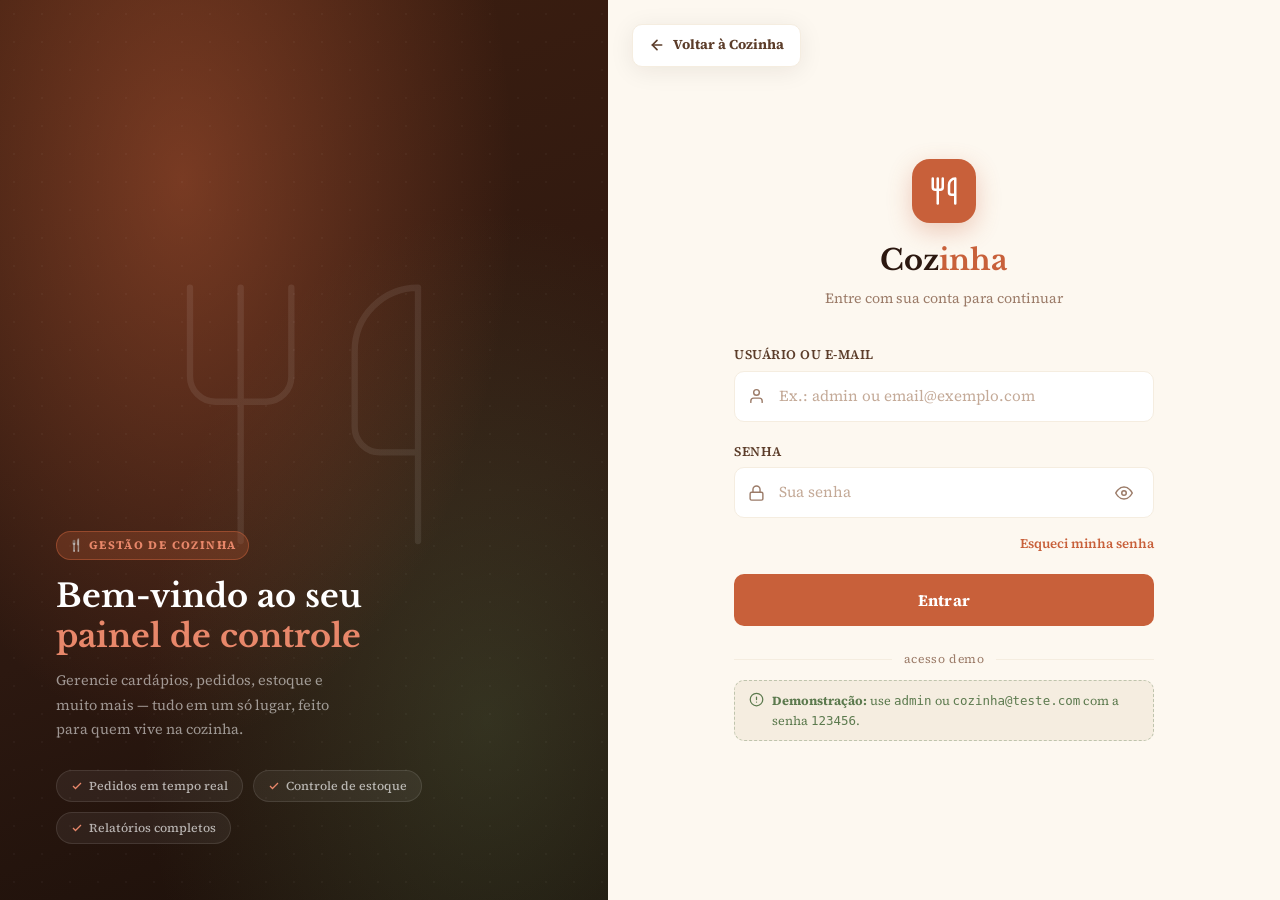
==== commit d6df0c2f: "feat: atualizações de UI/UX, responsividade e busca - Otimização de fluidez e nova fonte formal. Pop" ====
--- a/cozinha/frontend/dashboard.html
+++ b/cozinha/frontend/dashboard.html
@@ -10,7 +10,7 @@
   <link rel="preconnect" href="https://fonts.googleapis.com" />
   <link rel="preconnect" href="https://fonts.gstatic.com" crossorigin />
   <link
-    href="https://fonts.googleapis.com/css2?family=Playfair+Display:ital,wght@0,600;0,700;1,600&family=Nunito:wght@400;500;600;700;800&display=swap"
+    href="https://fonts.googleapis.com/css2?family=Libre+Baskerville:wght@400;700&family=Source+Serif+4:opsz,wght@8..60,400;8..60,500;8..60,600;8..60,700&display=swap"
     rel="stylesheet" />
 
   <!-- ── Boxicons ──────────────────────────────────────────── -->
@@ -56,8 +56,8 @@
       --topbar-h: 68px;
 
       /* Tipografia */
-      --font-display: 'Playfair Display', Georgia, serif;
-      --font-body: 'Nunito', system-ui, sans-serif;
+      --font-display: 'Libre Baskerville', Georgia, serif;
+      --font-body: 'Source Serif 4', Georgia, serif;
 
       /* Bordas / Raios */
       --radius-sm: 10px;
@@ -88,6 +88,7 @@
     html {
       scroll-behavior: smooth;
       -webkit-text-size-adjust: 100%;
+      text-rendering: optimizeLegibility;
     }
 
     body {
@@ -97,6 +98,9 @@
       min-height: 100vh;
       overflow-x: hidden;
       -webkit-font-smoothing: antialiased;
+      -webkit-overflow-scrolling: touch;
+      overscroll-behavior-y: auto;
+      touch-action: pan-y;
       transition: background 0.3s ease, color 0.3s ease;
     }
 
@@ -216,6 +220,12 @@
     button {
       font-family: var(--font-body);
       cursor: pointer;
+    }
+
+    input,
+    textarea,
+    select {
+      font-family: var(--font-body);
     }
 
     a {
@@ -496,14 +506,28 @@
 
     .app.sidebar-collapsed .nav-item {
       justify-content: center;
-      padding: 11px;
+      width: 48px;
+      height: 44px;
+      margin: 0 auto;
+      padding: 0;
       gap: 0;
+      text-align: center;
     }
 
     .app.sidebar-collapsed .nav-item i {
       margin: 0;
+      width: 22px;
       min-width: 22px;
+      height: 22px;
       flex-shrink: 0;
+      line-height: 1;
+    }
+
+    .app.sidebar-collapsed .nav-label,
+    .app.sidebar-collapsed .nav-badge {
+      display: none;
+      padding: 0;
+      margin: 0;
     }
 
     .app.sidebar-collapsed .user-card {
@@ -540,7 +564,7 @@
        ============================================================ */
     .topbar {
       grid-column: 2;
-      height: var(--topbar-h);
+      min-height: var(--topbar-h);
       background: rgba(255, 255, 255, 0.92);
       backdrop-filter: blur(12px);
       -webkit-backdrop-filter: blur(12px);
@@ -561,6 +585,7 @@
       align-items: center;
       gap: 16px;
       min-width: 0;
+      flex: 1 1 auto;
     }
 
     /* Botão toggle sidebar */
@@ -619,7 +644,8 @@
       display: flex;
       align-items: center;
       gap: 10px;
-      flex-shrink: 0;
+      flex: 0 1 auto;
+      min-width: 0;
     }
 
     /* Campo de busca */
@@ -632,6 +658,7 @@
       border: 1.5px solid var(--cream-deep);
       border-radius: var(--radius-full);
       transition: border-color var(--t), box-shadow var(--t);
+      min-width: 0;
     }
 
     .search-bar:focus-within {
@@ -651,7 +678,8 @@
       font-family: var(--font-body);
       font-size: 0.85rem;
       color: var(--brown);
-      width: 160px;
+      width: clamp(150px, 18vw, 240px);
+      min-width: 0;
     }
 
     .search-bar input::placeholder {
@@ -720,7 +748,8 @@
     .main-content {
       grid-column: 2;
       padding: clamp(24px, 3vw, 40px);
-      overflow-y: auto;
+      overflow: visible;
+      min-width: 0;
       animation: contentEnter 0.45s cubic-bezier(0.22, 1, 0.36, 1) both;
     }
 
@@ -1722,10 +1751,16 @@
       /* Conteúdo ocupa tudo */
       .app {
         grid-template-columns: 1fr !important;
+        grid-template-rows: auto 1fr;
       }
 
       .topbar {
         grid-column: 1;
+        height: auto;
+        align-items: flex-start;
+        flex-wrap: wrap;
+        gap: 10px 12px;
+        padding: 10px 16px;
       }
 
       .main-content {
@@ -1757,8 +1792,28 @@
         grid-template-columns: 1fr;
       }
 
+      .topbar-left {
+        flex: 1 1 calc(100% - 56px);
+      }
+
+      .topbar-right {
+        width: 100%;
+        flex: 1 1 100%;
+        align-items: stretch;
+      }
+
+      .search-wrapper {
+        flex: 1 1 auto;
+        min-width: 0;
+      }
+
       .search-bar {
-        display: none;
+        width: 100%;
+        min-height: 42px;
+      }
+
+      .search-bar input {
+        width: 100%;
       }
     }
 
@@ -1769,11 +1824,21 @@
       }
 
       .topbar {
-        padding: 0 16px;
+        padding: 10px 14px;
       }
 
       .page-title {
         font-size: 1rem;
+      }
+
+      .breadcrumb {
+        display: none;
+      }
+
+      .search-results {
+        left: 0;
+        right: 0;
+        max-height: min(280px, 55vh);
       }
 
       .panels-grid {
@@ -2053,30 +2118,60 @@
       max-height: 280px;
       overflow-y: auto;
       display: none;
+      transform-origin: top center;
     }
 
     .search-results.open {
       display: block;
+      animation: searchDrop 0.2s cubic-bezier(0.22, 1, 0.36, 1) both;
+    }
+
+    @keyframes searchDrop {
+      from {
+        opacity: 0;
+        transform: translateY(-6px) scale(0.98);
+      }
+
+      to {
+        opacity: 1;
+        transform: translateY(0) scale(1);
+      }
     }
 
     .search-result-item {
       display: flex;
       align-items: center;
       gap: 10px;
+      width: 100%;
       padding: 10px 14px;
       cursor: pointer;
-      transition: background var(--t);
+      background: transparent;
+      border: 0;
       border-bottom: 1px solid var(--cream);
+      text-align: left;
+      transition: background var(--t), color var(--t), transform var(--t);
       font-size: 0.83rem;
       color: var(--brown);
     }
 
+    body.modal-open {
+      overflow: hidden;
+    }
+
     .search-result-item:last-child {
       border-bottom: none;
     }
 
-    .search-result-item:hover {
+    .search-result-item:hover,
+    .search-result-item:focus-visible,
+    .search-result-item.best-match {
       background: var(--cream);
+      color: var(--terracotta);
+      outline: none;
+    }
+
+    .search-result-item:active {
+      transform: scale(0.99);
     }
 
     .search-result-item i {
@@ -2090,6 +2185,8 @@
       font-weight: 700;
       color: var(--text-muted);
       text-transform: uppercase;
+      margin-left: auto;
+      white-space: nowrap;
     }
 
     .search-wrapper {
@@ -2205,8 +2302,9 @@
     .modal-overlay {
       position: fixed;
       inset: 0;
-      background: rgba(0, 0, 0, 0.5);
-      backdrop-filter: blur(4px);
+      background: rgba(44, 24, 16, 0.48);
+      backdrop-filter: blur(8px) saturate(120%);
+      -webkit-backdrop-filter: blur(8px) saturate(120%);
       z-index: 800;
       display: flex;
       align-items: center;
@@ -2214,36 +2312,62 @@
       padding: 20px;
       opacity: 0;
       pointer-events: none;
-      transition: opacity 0.25s;
+      visibility: hidden;
+      transition: opacity 0.24s ease, visibility 0.24s ease;
+      will-change: opacity;
     }
 
     .modal-overlay.open {
       opacity: 1;
       pointer-events: all;
+      visibility: visible;
+    }
+
+    .modal-overlay.closing {
+      opacity: 0;
+      pointer-events: none;
     }
 
     .modal-box {
-      background: var(--white);
+      background:
+        linear-gradient(180deg, rgba(200, 96, 58, 0.045), transparent 34%),
+        var(--white);
+      border: 1.5px solid rgba(200, 96, 58, 0.13);
       border-radius: var(--radius-lg);
-      padding: 28px;
+      padding: clamp(22px, 4vw, 30px);
       width: 100%;
-      max-width: 480px;
+      max-width: min(480px, 100%);
       box-shadow: var(--shadow-float);
-      transform: translateY(16px) scale(0.97);
-      transition: transform 0.3s cubic-bezier(0.34, 1.56, 0.64, 1);
-      max-height: 90vh;
+      opacity: 0;
+      transform: translateY(18px) scale(0.97);
+      transition:
+        opacity 0.24s ease,
+        transform 0.32s cubic-bezier(0.22, 1, 0.36, 1);
+      max-height: min(90vh, 720px);
       overflow-y: auto;
+      -webkit-overflow-scrolling: touch;
+      will-change: transform, opacity;
     }
 
     .modal-overlay.open .modal-box {
+      opacity: 1;
       transform: translateY(0) scale(1);
+    }
+
+    .modal-overlay.closing .modal-box {
+      opacity: 0;
+      transform: translateY(14px) scale(0.985);
+      transition-duration: 0.2s;
     }
 
     .modal-header {
       display: flex;
       align-items: center;
       justify-content: space-between;
-      margin-bottom: 20px;
+      gap: 16px;
+      margin-bottom: 22px;
+      padding-bottom: 14px;
+      border-bottom: 1px solid var(--cream-deep);
     }
 
     .modal-title {
@@ -2254,8 +2378,8 @@
     }
 
     .modal-close {
-      width: 32px;
-      height: 32px;
+      width: 36px;
+      height: 36px;
       border: none;
       background: var(--cream);
       border-radius: var(--radius-sm);
@@ -2265,11 +2389,19 @@
       justify-content: center;
       color: var(--brown-mid);
       font-size: 1.1rem;
-      transition: background var(--t);
+      transition: background var(--t), color var(--t), transform var(--t), box-shadow var(--t);
+      flex-shrink: 0;
     }
 
     .modal-close:hover {
       background: var(--cream-deep);
+      color: var(--terracotta);
+      transform: rotate(6deg) scale(1.04);
+    }
+
+    .modal-close:focus-visible {
+      outline: 3px solid rgba(200, 96, 58, 0.22);
+      outline-offset: 2px;
     }
 
     .modal-field {
@@ -2298,13 +2430,15 @@
       color: var(--brown);
       background: var(--cream);
       outline: none;
-      transition: border-color var(--t);
+      transition: border-color var(--t), box-shadow var(--t), background var(--t);
     }
 
     .modal-input:focus,
     .modal-select:focus,
     .modal-textarea:focus {
       border-color: var(--terracotta);
+      background: var(--white);
+      box-shadow: 0 0 0 3px rgba(200, 96, 58, 0.11);
     }
 
     .modal-textarea {
@@ -2317,6 +2451,7 @@
       gap: 10px;
       justify-content: flex-end;
       margin-top: 20px;
+      flex-wrap: wrap;
     }
 
     .btn-primary {
@@ -2352,6 +2487,28 @@
 
     .btn-secondary:hover {
       background: var(--cream-deep);
+    }
+
+    @media (max-width: 560px) {
+      .modal-overlay {
+        padding: 14px;
+        align-items: flex-end;
+      }
+
+      .modal-box {
+        max-height: min(88vh, 680px);
+        border-radius: var(--radius-lg) var(--radius-lg) var(--radius) var(--radius);
+      }
+
+      .modal-footer {
+        flex-direction: column-reverse;
+      }
+
+      .modal-footer .btn-primary,
+      .modal-footer .btn-secondary,
+      .modal-footer .btn-danger {
+        width: 100%;
+      }
     }
 
     body.dark-mode .modal-box {
@@ -2630,6 +2787,17 @@
         display: none;
       }
     }
+
+    @media (prefers-reduced-motion: reduce) {
+      *,
+      *::before,
+      *::after {
+        animation-duration: 0.01ms !important;
+        animation-iteration-count: 1 !important;
+        scroll-behavior: auto !important;
+        transition-duration: 0.01ms !important;
+      }
+    }
   </style>
 </head>
 
@@ -2657,10 +2825,10 @@
   <div class="toast-container" id="toast-container"></div>
 
   <!-- Modal: Adicionar Card Kanban -->
-  <div class="modal-overlay" id="modal-kanban">
+  <div class="modal-overlay" id="modal-kanban" role="dialog" aria-modal="true" aria-labelledby="modal-kanban-title">
     <div class="modal-box">
       <div class="modal-header">
-        <span class="modal-title">Novo Card</span>
+        <span class="modal-title" id="modal-kanban-title">Novo Card</span>
         <button class="modal-close" onclick="fecharModal('modal-kanban')"><i class='bx bx-x'></i></button>
       </div>
       <div class="modal-field">
@@ -2703,10 +2871,10 @@
   </div>
 
   <!-- Modal: Adicionar Ficha Técnica -->
-  <div class="modal-overlay" id="modal-ficha">
+  <div class="modal-overlay" id="modal-ficha" role="dialog" aria-modal="true" aria-labelledby="modal-ficha-title">
     <div class="modal-box">
       <div class="modal-header">
-        <span class="modal-title">Nova Ficha Técnica</span>
+        <span class="modal-title" id="modal-ficha-title">Nova Ficha Técnica</span>
         <button class="modal-close" onclick="fecharModal('modal-ficha')"><i class='bx bx-x'></i></button>
       </div>
       <div class="modal-field">
@@ -2743,10 +2911,10 @@
   </div>
 
   <!-- Modal: Adicionar Item Cardápio -->
-  <div class="modal-overlay" id="modal-cardapio">
+  <div class="modal-overlay" id="modal-cardapio" role="dialog" aria-modal="true" aria-labelledby="modal-cardapio-title">
     <div class="modal-box">
       <div class="modal-header">
-        <span class="modal-title">Novo Item do Cardápio</span>
+        <span class="modal-title" id="modal-cardapio-title">Novo Item do Cardápio</span>
         <button class="modal-close" onclick="fecharModal('modal-cardapio')"><i class='bx bx-x'></i></button>
       </div>
       <div class="modal-field">
@@ -2784,10 +2952,10 @@
   </div>
 
   <!-- Modal: Adicionar Item Estoque -->
-  <div class="modal-overlay" id="modal-estoque">
+  <div class="modal-overlay" id="modal-estoque" role="dialog" aria-modal="true" aria-labelledby="modal-estoque-title">
     <div class="modal-box">
       <div class="modal-header">
-        <span class="modal-title">Novo Item de Estoque</span>
+        <span class="modal-title" id="modal-estoque-title">Novo Item de Estoque</span>
         <button class="modal-close" onclick="fecharModal('modal-estoque')"><i class='bx bx-x'></i></button>
       </div>
       <div class="modal-field">
@@ -2814,7 +2982,7 @@
   </div>
 
   <!-- Modal: Confirmação -->
-  <div class="modal-overlay" id="modal-confirm">
+  <div class="modal-overlay" id="modal-confirm" role="dialog" aria-modal="true" aria-labelledby="confirm-title">
     <div class="modal-box confirm-box">
       <div class="confirm-icon"><i class='bx bx-log-out-circle'></i></div>
       <div class="modal-title" id="confirm-title">Confirmar ação</div>
@@ -3006,11 +3174,6 @@
             </div>
           </div>
         </div>
-
-        <!-- Botão Home -->
-        <button class="icon-btn" id="btn-home" title="Voltar à homepage" aria-label="Voltar à homepage">
-          <i class='bx bx-home'></i>
-        </button>
 
         <!-- Avatar do usuário logado -->
         <div class="topbar-avatar" role="button" tabindex="0" aria-label="Menu do usuário" title="Admin Cozinha">
@@ -4623,14 +4786,45 @@
     // MODAL SYSTEM
     // ================================================================
 
+    const MODAL_ANIMATION_MS = 260;
+    const modalCloseTimers = new WeakMap();
+
+    function existeModalAberto() {
+      return !!document.querySelector('.modal-overlay.open:not(.closing)');
+    }
+
     function abrirModal(id) {
       const m = document.getElementById(id);
-      if (m) m.classList.add('open');
+      if (!m) return;
+
+      const pendingTimer = modalCloseTimers.get(m);
+      if (pendingTimer) {
+        clearTimeout(pendingTimer);
+        modalCloseTimers.delete(m);
+      }
+
+      m.classList.remove('closing');
+      m.classList.add('open');
+      DOM.body.classList.add('modal-open');
+
+      requestAnimationFrame(() => {
+        const focusTarget = m.querySelector('input, select, textarea, button');
+        focusTarget?.focus({ preventScroll: true });
+      });
     }
 
     function fecharModal(id) {
       const m = document.getElementById(id);
-      if (m) m.classList.remove('open');
+      if (!m || !m.classList.contains('open')) return;
+
+      m.classList.add('closing');
+      const timer = setTimeout(() => {
+        m.classList.remove('open', 'closing');
+        modalCloseTimers.delete(m);
+        if (!existeModalAberto()) DOM.body.classList.remove('modal-open');
+      }, MODAL_ANIMATION_MS);
+
+      modalCloseTimers.set(m, timer);
     }
 
     let pendingConfirmAction = null;
@@ -4665,7 +4859,7 @@
     document.addEventListener('click', (e) => {
       if (e.target.classList.contains('modal-overlay')) {
         if (e.target.id === 'modal-confirm') fecharConfirmacao();
-        else e.target.classList.remove('open');
+        else fecharModal(e.target.id);
       }
     });
 
@@ -4673,7 +4867,7 @@
       if (e.key === 'Escape') {
         document.querySelectorAll('.modal-overlay.open').forEach(m => {
           if (m.id === 'modal-confirm') fecharConfirmacao();
-          else m.classList.remove('open');
+          else fecharModal(m.id);
         });
       }
     });
@@ -4722,6 +4916,15 @@
     // ================================================================
 
     const SEARCH_INDEX = [
+      { label: 'Dashboard', section: 'Visão Geral', page: 'dashboard', icon: 'bx-grid-alt' },
+      { label: 'Estoque', section: 'Módulo', page: 'estoque', icon: 'bx-box' },
+      { label: 'Cardápio & PCP', section: 'Módulo', page: 'cardapio', icon: 'bx-book-content' },
+      { label: 'Kanban', section: 'Módulo', page: 'kanban', icon: 'bx-columns' },
+      { label: 'POPs & Fichas Técnicas', section: 'Módulo', page: 'pops', icon: 'bx-file-blank' },
+      { label: 'Curva ABC', section: 'Análises', page: 'analises-abc', icon: 'bx-bar-chart-alt-2' },
+      { label: 'CMV & Custos', section: 'Análises', page: 'analises-cmv', icon: 'bx-line-chart' },
+      { label: 'Relatórios', section: 'Sistema', page: 'relatorios', icon: 'bx-receipt' },
+      { label: 'Configurações', section: 'Sistema', page: 'configuracoes', icon: 'bx-cog' },
       { label: 'Filé de Frango', section: 'Estoque', page: 'estoque', icon: 'bx-box' },
       { label: 'Carne Bovina', section: 'Estoque', page: 'estoque', icon: 'bx-box' },
       { label: 'Azeite Extra Virgem', section: 'Estoque', page: 'estoque', icon: 'bx-box' },
@@ -4729,13 +4932,156 @@
       { label: 'Feijão Carioca', section: 'Estoque', page: 'estoque', icon: 'bx-box' },
       { label: 'Frango Grelhado', section: 'Fichas Técnicas', page: 'pops', icon: 'bx-file-blank' },
       { label: 'Bife Acebolado', section: 'Fichas Técnicas', page: 'pops', icon: 'bx-file-blank' },
-      { label: 'Curva ABC', section: 'Análises', page: 'analises-abc', icon: 'bx-bar-chart-alt-2' },
-      { label: 'CMV & Custos', section: 'Análises', page: 'analises-cmv', icon: 'bx-line-chart' },
       { label: 'Cardápio Semanal', section: 'Planejamento', page: 'cardapio', icon: 'bx-book-content' },
       { label: 'Kanban de Processos', section: 'Operações', page: 'kanban', icon: 'bx-columns' },
-      { label: 'Relatórios', section: 'Sistema', page: 'relatorios', icon: 'bx-receipt' },
-      { label: 'Configurações', section: 'Sistema', page: 'configuracoes', icon: 'bx-cog' },
     ];
+
+    const SEARCH_ALIASES = {
+      dashboard: ['painel', 'inicio', 'home', 'visao geral', 'indicadores', 'kpis'],
+      estoque: ['insumo', 'insumos', 'produtos', 'almoxarifado', 'alerta', 'critico'],
+      cardapio: ['menu', 'pcp', 'planejamento', 'prato', 'semana', 'semanal'],
+      kanban: ['processos', 'tarefas', 'cards', 'status', 'operacoes'],
+      pops: ['ficha', 'fichas', 'receita', 'receitas', 'pop', 'procedimento', 'tecnica'],
+      'analises-abc': ['abc', 'curva', 'classificacao', 'impacto', 'analise'],
+      'analises-cmv': ['cmv', 'custos', 'custo', 'margem', 'despesa'],
+      relatorios: ['relatorio', 'documentos', 'exportar', 'download'],
+      configuracoes: ['config', 'preferencias', 'tema', 'idioma', 'conta', 'logout', 'sair'],
+    };
+
+    function normalizarBusca(value) {
+      return String(value || '')
+        .normalize('NFD')
+        .replace(/[\u0300-\u036f]/g, '')
+        .toLowerCase()
+        .trim();
+    }
+
+    function distanciaLevenshtein(a, b) {
+      if (!a || !b) return Math.max(a.length, b.length);
+      const matrix = Array.from({ length: b.length + 1 }, (_, i) => [i]);
+
+      for (let j = 0; j <= a.length; j += 1) matrix[0][j] = j;
+
+      for (let i = 1; i <= b.length; i += 1) {
+        for (let j = 1; j <= a.length; j += 1) {
+          const custo = a[j - 1] === b[i - 1] ? 0 : 1;
+          matrix[i][j] = Math.min(
+            matrix[i - 1][j] + 1,
+            matrix[i][j - 1] + 1,
+            matrix[i - 1][j - 1] + custo
+          );
+        }
+      }
+
+      return matrix[b.length][a.length];
+    }
+
+    function textoBuscaItem(item) {
+      const pageConfig = getPageConfig(item.page) || {};
+      return [
+        item.label,
+        item.section,
+        pageConfig.title,
+        pageConfig.breadcrumb,
+        ...(SEARCH_ALIASES[item.page] || []),
+      ].map(normalizarBusca).join(' ');
+    }
+
+    function pontuarResultadoBusca(item, query) {
+      const q = normalizarBusca(query);
+      if (!q) return 0;
+
+      const label = normalizarBusca(item.label);
+      const section = normalizarBusca(item.section);
+      const pageTitle = normalizarBusca(getPageConfig(item.page)?.title || '');
+      const haystack = textoBuscaItem(item);
+      const queryWords = q.split(/\s+/).filter(Boolean);
+      const haystackWords = haystack.split(/\s+/).filter(Boolean);
+      let score = 0;
+
+      if (label === q) score += 130;
+      if (pageTitle === q) score += 120;
+      if (section === q) score += 100;
+      if (label && label === pageTitle) score += 26;
+
+      if (label.includes(q)) score += 84 - Math.min(label.indexOf(q), 24);
+      if (pageTitle.includes(q)) score += 76 - Math.min(pageTitle.indexOf(q), 24);
+      if (section.includes(q)) score += 62 - Math.min(section.indexOf(q), 18);
+      if (haystack.includes(q)) score += 44 - Math.min(haystack.indexOf(q) / 2, 18);
+
+      if (queryWords.length && queryWords.every(word => haystack.includes(word))) {
+        score += 34 + queryWords.length * 6;
+      }
+
+      queryWords.forEach(word => {
+        if (haystackWords.some(target => target.startsWith(word))) score += 18;
+        if (haystackWords.some(target => target.includes(word))) score += 8;
+
+        if (word.length >= 3) {
+          const melhorDistancia = Math.min(...haystackWords.map(target => distanciaLevenshtein(word, target)));
+          if (melhorDistancia <= 2) score += 22 - melhorDistancia * 7;
+        }
+      });
+
+      return score;
+    }
+
+    function obterResultadosBusca(query, limit = 6) {
+      return SEARCH_INDEX
+        .map(item => ({ item, score: pontuarResultadoBusca(item, query) }))
+        .filter(result => result.score > 0)
+        .sort((a, b) => b.score - a.score || a.item.label.localeCompare(b.item.label))
+        .slice(0, limit);
+    }
+
+    function esconderResultadosBusca(results) {
+      results.classList.remove('open');
+      results.innerHTML = '';
+    }
+
+    function renderizarResultadosBusca(matches, results) {
+      results.innerHTML = '';
+
+      if (!matches.length) {
+        const empty = document.createElement('div');
+        empty.className = 'search-empty';
+        empty.style.cssText = 'padding:12px 16px;font-size:0.83rem;color:var(--text-muted);';
+        empty.textContent = uiText('search_empty');
+        results.appendChild(empty);
+        results.classList.add('open');
+        return;
+      }
+
+      matches.forEach(({ item }, index) => {
+        const button = document.createElement('button');
+        button.type = 'button';
+        button.className = `search-result-item${index === 0 ? ' best-match' : ''}`;
+        button.dataset.page = item.page;
+        button.dataset.label = item.label;
+
+        const icon = document.createElement('i');
+        icon.className = `bx ${item.icon}`;
+
+        const label = document.createElement('span');
+        label.textContent = item.label;
+
+        const section = document.createElement('span');
+        section.className = 'search-result-section';
+        section.textContent = getPageConfig(item.page)?.title || item.section;
+
+        button.append(icon, label, section);
+        results.appendChild(button);
+      });
+
+      results.classList.add('open');
+    }
+
+    function redirecionarResultadoBusca(item, input, results) {
+      navegarPara(item.page);
+      input.value = '';
+      esconderResultadosBusca(results);
+      toast(`Abrindo ${getPageConfig(item.page)?.title || item.label}`, 'info', 1800);
+    }
 
     function setupBusca() {
       const input = document.getElementById('search-input');
@@ -4743,31 +5089,39 @@
       if (!input || !results) return;
 
       input.addEventListener('input', () => {
-        const q = input.value.trim().toLowerCase();
-        if (!q) { results.classList.remove('open'); return; }
-
-        const matches = SEARCH_INDEX.filter(item => {
-          const pageTitle = getPageConfig(item.page)?.title || item.section;
-          return item.label.toLowerCase().includes(q) || pageTitle.toLowerCase().includes(q);
-        }).slice(0, 6);
-
-        if (!matches.length) {
-          results.innerHTML = `<div style="padding:12px 16px;font-size:0.83rem;color:var(--text-muted);">${uiText('search_empty')}</div>`;
+        const q = input.value.trim();
+        if (!q) { esconderResultadosBusca(results); return; }
+
+        renderizarResultadosBusca(obterResultadosBusca(q), results);
+      });
+
+      input.addEventListener('keydown', (e) => {
+        if (e.key !== 'Enter') return;
+
+        e.preventDefault();
+        const melhorResultado = obterResultadosBusca(input.value, 1)[0]?.item;
+
+        if (melhorResultado) {
+          redirecionarResultadoBusca(melhorResultado, input, results);
         } else {
-          results.innerHTML = matches.map(m => `
-        <div class="search-result-item" onclick="navegarPara('${m.page}');document.getElementById('search-input').value='';document.getElementById('search-results').classList.remove('open')">
-          <i class='bx ${m.icon}'></i>
-          <span>${m.label}</span>
-          <span class="search-result-section" style="margin-left:auto">${getPageConfig(m.page)?.title || m.section}</span>
-        </div>
-      `).join('');
+          renderizarResultadosBusca([], results);
         }
-        results.classList.add('open');
+      });
+
+      results.addEventListener('click', (e) => {
+        const item = e.target.closest('.search-result-item');
+        if (!item) return;
+
+        const page = item.dataset.page;
+        const resultado = SEARCH_INDEX.find(entry => entry.page === page && entry.label === item.dataset.label)
+          || SEARCH_INDEX.find(entry => entry.page === page);
+
+        if (resultado) redirecionarResultadoBusca(resultado, input, results);
       });
 
       document.addEventListener('click', (e) => {
         if (!input.closest('.search-wrapper').contains(e.target)) {
-          results.classList.remove('open');
+          esconderResultadosBusca(results);
         }
       });
     }
@@ -5064,7 +5418,7 @@
       atualizarNavAtiva(pageId);
       AppState.currentPage = pageId;
       localStorage.setItem('current-page', pageId);
-      window.scrollTo({ top: 0, behavior: 'smooth' });
+      window.scrollTo({ top: 0, behavior: isMobile() ? 'auto' : 'smooth' });
     }
 
     function atualizarNavAtiva(pageId) {
@@ -5477,11 +5831,6 @@
         });
       });
 
-      // Home button
-      document.getElementById('btn-home')?.addEventListener('click', () => {
-        window.location.replace('login.html');
-      });
-
       // Logout button
       document.getElementById('btn-logout-config')?.addEventListener('click', (e) => {
         e.preventDefault();
@@ -5590,4 +5939,4 @@
   </script>
 </body>
 
-</html>+</html>
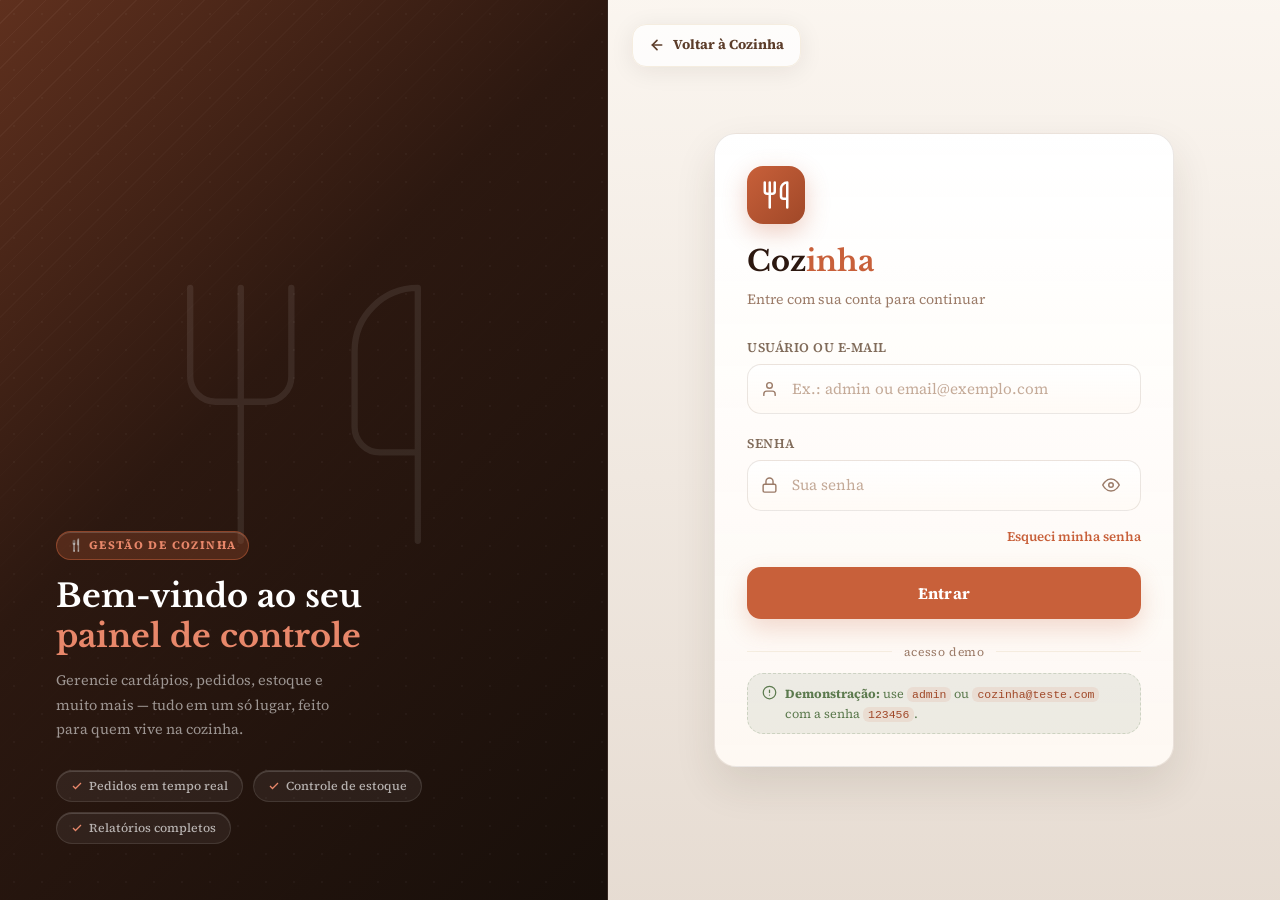
==== commit a46a3add: "feat(frontend): atualiza interface visual e documentação Implementa melhorias visuais e de responsiv" ====
--- a/cozinha/frontend/dashboard.html
+++ b/cozinha/frontend/dashboard.html
@@ -1093,6 +1093,7 @@
       overflow: hidden;
       display: flex;
       flex-direction: column;
+      min-width: 0;
     }
 
     .panel-header {
@@ -1101,6 +1102,7 @@
       justify-content: space-between;
       padding: 16px 20px 12px;
       gap: 12px;
+      min-width: 0;
     }
 
     .panel-title {
@@ -1132,6 +1134,9 @@
     .panel-body {
       padding: 16px 20px 20px;
       flex: 1;
+      min-width: 0;
+      overflow-x: auto;
+      -webkit-overflow-scrolling: touch;
     }
 
     /* ── Gráfico de barras — CMV por semana ─────────────────── */
@@ -1459,6 +1464,11 @@
     .pcp-table {
       width: 100%;
       border-collapse: collapse;
+      min-width: 620px;
+    }
+
+    #cardapio-table {
+      min-width: 760px;
     }
 
     .pcp-table th {
@@ -1517,6 +1527,173 @@
     .pcp-status.atraso {
       background: rgba(217, 64, 64, .10);
       color: #D94040;
+    }
+
+    .pcp-image-cell {
+      width: 108px;
+    }
+
+    .menu-item-cell,
+    .menu-item-text {
+      min-width: 0;
+    }
+
+    .menu-item-text {
+      display: flex;
+      flex-direction: column;
+      gap: 2px;
+    }
+
+    .menu-item-name {
+      font-weight: 700;
+      color: var(--brown);
+      line-height: 1.35;
+      overflow-wrap: anywhere;
+    }
+
+    .menu-thumb {
+      width: 82px;
+      height: 58px;
+      border-radius: var(--radius-sm);
+      display: flex;
+      align-items: center;
+      justify-content: center;
+      object-fit: cover;
+      overflow: hidden;
+      border: 1px solid var(--cream-deep);
+      background: var(--cream);
+      color: var(--terracotta);
+      box-shadow: var(--shadow-soft);
+    }
+
+    .menu-thumb.placeholder {
+      background:
+        linear-gradient(135deg, rgba(200, 96, 58, 0.12), rgba(92, 122, 78, 0.10)),
+        var(--cream);
+    }
+
+    .menu-thumb.placeholder i {
+      font-size: 1.45rem;
+    }
+
+    .menu-upload-field {
+      display: grid;
+      gap: 10px;
+    }
+
+    .visually-hidden-file {
+      position: absolute;
+      width: 1px;
+      height: 1px;
+      opacity: 0;
+      pointer-events: none;
+    }
+
+    .file-upload-card {
+      display: flex;
+      align-items: center;
+      gap: 12px;
+      min-height: 72px;
+      padding: 12px 14px;
+      border: 1.5px dashed rgba(200, 96, 58, 0.32);
+      border-radius: var(--radius-sm);
+      background: var(--cream);
+      cursor: pointer;
+      transition: border-color var(--t), background var(--t), box-shadow var(--t);
+    }
+
+    .file-upload-card:hover,
+    .file-upload-card:focus-within {
+      border-color: var(--terracotta);
+      background: var(--terra-faint);
+      box-shadow: 0 0 0 3px rgba(200, 96, 58, 0.08);
+    }
+
+    .file-upload-icon {
+      width: 42px;
+      height: 42px;
+      border-radius: var(--radius-sm);
+      display: flex;
+      align-items: center;
+      justify-content: center;
+      background: var(--terra-faint);
+      color: var(--terracotta);
+      font-size: 1.25rem;
+      flex-shrink: 0;
+    }
+
+    .file-upload-text {
+      display: flex;
+      flex-direction: column;
+      gap: 2px;
+      min-width: 0;
+    }
+
+    .file-upload-title {
+      font-size: 0.88rem;
+      font-weight: 700;
+      color: var(--brown);
+    }
+
+    .file-upload-hint {
+      font-size: 0.75rem;
+      color: var(--text-muted);
+      line-height: 1.4;
+    }
+
+    .image-preview {
+      display: none;
+      align-items: center;
+      gap: 12px;
+      padding: 10px;
+      border: 1px solid var(--cream-deep);
+      border-radius: var(--radius-sm);
+      background: var(--white);
+    }
+
+    .image-preview.has-image {
+      display: flex;
+    }
+
+    .image-preview img {
+      width: 96px;
+      height: 72px;
+      border-radius: var(--radius-sm);
+      object-fit: cover;
+      border: 1px solid var(--cream-deep);
+      flex-shrink: 0;
+    }
+
+    .image-preview-info {
+      min-width: 0;
+      flex: 1;
+    }
+
+    .image-preview-title {
+      display: block;
+      font-size: 0.84rem;
+      font-weight: 700;
+      color: var(--brown);
+      overflow: hidden;
+      text-overflow: ellipsis;
+      white-space: nowrap;
+    }
+
+    .btn-clear-image {
+      margin-top: 6px;
+      padding: 6px 10px;
+      border: none;
+      border-radius: 7px;
+      background: rgba(217, 64, 64, 0.08);
+      color: #D94040;
+      font-size: 0.74rem;
+      font-weight: 700;
+      cursor: pointer;
+      transition: background var(--t);
+    }
+
+    .btn-clear-image:hover {
+      background: rgba(217, 64, 64, 0.14);
     }
 
     /* ── Alertas de estoque ──────────────────────────────────── */
@@ -1815,6 +1992,43 @@
       .search-bar input {
         width: 100%;
       }
+
+      .section-title-row {
+        align-items: flex-start;
+        flex-wrap: wrap;
+      }
+
+      .panel-header {
+        align-items: flex-start;
+        flex-wrap: wrap;
+      }
+
+      .panel-badge {
+        white-space: normal;
+      }
+
+      .bar-chart {
+        overflow-x: auto;
+        padding-bottom: 8px;
+      }
+
+      .bar-group {
+        min-width: 48px;
+      }
+
+      .abc-item {
+        align-items: flex-start;
+        flex-wrap: wrap;
+      }
+
+      .abc-name {
+        white-space: normal;
+      }
+
+      .alert-item {
+        align-items: flex-start;
+        flex-wrap: wrap;
+      }
     }
 
     /* Mobile pequeno */
@@ -1843,6 +2057,154 @@
 
       .panels-grid {
         grid-template-columns: 1fr;
+      }
+
+      .section-title-row {
+        flex-direction: column;
+        align-items: stretch;
+      }
+
+      .section-title {
+        line-height: 1.35;
+      }
+
+      .btn-add {
+        width: 100%;
+        justify-content: center;
+        min-height: 42px;
+      }
+    }
+
+    @media (max-width: 720px) {
+      .panel-body {
+        padding: 12px;
+        overflow-x: visible;
+      }
+
+      .pcp-table,
+      .pcp-table thead,
+      .pcp-table tbody,
+      .pcp-table tr,
+      .pcp-table th,
+      .pcp-table td {
+        display: block;
+        width: 100%;
+        min-width: 0;
+      }
+
+      .pcp-table {
+        border-collapse: separate;
+        border-spacing: 0;
+      }
+
+      .pcp-table thead {
+        position: absolute;
+        width: 1px;
+        height: 1px;
+        overflow: hidden;
+        clip: rect(0, 0, 0, 0);
+        white-space: nowrap;
+      }
+
+      .pcp-table tbody {
+        display: grid;
+        gap: 12px;
+      }
+
+      .pcp-table tr {
+        padding: 12px;
+        background: var(--white);
+        border: 1px solid var(--cream-deep);
+        border-radius: var(--radius-sm);
+        box-shadow: var(--shadow-soft);
+      }
+
+      .pcp-table tr:hover td {
+        background: transparent;
+      }
+
+      .pcp-table td {
+        display: grid;
+        grid-template-columns: minmax(86px, 34%) minmax(0, 1fr);
+        gap: 10px;
+        align-items: start;
+        padding: 8px 0;
+        border-bottom: 1px solid rgba(240, 228, 216, 0.7);
+        font-size: 0.88rem;
+        overflow-wrap: anywhere;
+      }
+
+      .pcp-table td:last-child {
+        border-bottom: none;
+      }
+
+      .pcp-table td::before {
+        content: attr(data-label);
+        font-size: 0.68rem;
+        font-weight: 800;
+        color: var(--text-muted);
+        text-transform: uppercase;
+        letter-spacing: 0.05em;
+      }
+
+      .pcp-table td:empty {
+        display: none;
+      }
+
+      .pcp-table td.pcp-image-cell {
+        display: block;
+        padding: 0 0 10px;
+      }
+
+      .pcp-table td.pcp-image-cell::before,
+      .pcp-table td.pcp-action-cell::before {
+        display: none;
+      }
+
+      .pcp-image-cell .menu-thumb {
+        width: 100%;
+        height: 150px;
+      }
+
+      .pcp-action-cell {
+        display: flex !important;
+        justify-content: flex-end;
+        gap: 8px;
+        padding-top: 10px;
+      }
+
+      .pcp-btn {
+        min-height: 38px;
+        display: inline-flex;
+        align-items: center;
+        justify-content: center;
+        gap: 5px;
+        padding: 8px 12px;
+      }
+
+      .pcp-action-cell .pcp-btn.del {
+        display: inline-flex;
+      }
+    }
+
+    @media (max-width: 420px) {
+      .pcp-table td {
+        grid-template-columns: 1fr;
+        gap: 4px;
+      }
+
+      .pcp-image-cell .menu-thumb {
+        height: 132px;
+      }
+
+      .image-preview {
+        align-items: flex-start;
+        flex-direction: column;
+      }
+
+      .image-preview img {
+        width: 100%;
+        height: 150px;
       }
     }
 
@@ -2784,7 +3146,2506 @@
       }
 
       .pcp-action-cell .pcp-btn.del {
-        display: none;
+        display: inline-flex;
+      }
+    }
+
+    /* ============================================================
+       DASHBOARD OPERACIONAL - NOVA IDENTIDADE
+       Estilos exclusivos da visao geral: hero, KPIs, alertas,
+       graficos resumidos e listas de pedidos/produtos.
+       ============================================================ */
+    #section-dashboard {
+      --dash-border: rgba(96, 64, 42, 0.12);
+      --dash-card: rgba(255, 255, 255, 0.92);
+      --dash-card-strong: #fffaf4;
+      --dash-line: rgba(240, 228, 216, 0.92);
+      --dash-shadow: 0 18px 44px rgba(59, 42, 26, 0.09);
+    }
+
+    .dashboard-command {
+      display: flex;
+      flex-direction: column;
+      gap: 22px;
+    }
+
+    .dashboard-hero {
+      position: relative;
+      display: grid;
+      grid-template-columns: minmax(0, 1.35fr) minmax(280px, 0.72fr);
+      gap: 22px;
+      padding: clamp(22px, 3vw, 34px);
+      color: #fff;
+      background:
+        linear-gradient(90deg, rgba(255, 255, 255, 0.055) 1px, transparent 1px),
+        linear-gradient(180deg, rgba(255, 255, 255, 0.04) 1px, transparent 1px),
+        linear-gradient(135deg, #25150f 0%, #3b2317 54%, #24301f 100%);
+      background-size: 34px 34px, 34px 34px, auto;
+      border: 1px solid rgba(255, 255, 255, 0.09);
+      border-radius: 24px;
+      overflow: hidden;
+      box-shadow: 0 22px 60px rgba(44, 24, 16, 0.22);
+    }
+
+    .dashboard-hero::after {
+      content: '';
+      position: absolute;
+      inset: auto 0 0 0;
+      height: 5px;
+      background: linear-gradient(90deg, var(--terracotta), var(--amber), var(--herb));
+      opacity: 0.92;
+    }
+
+    .dashboard-hero>* {
+      position: relative;
+      z-index: 1;
+    }
+
+    .dashboard-eyebrow {
+      display: inline-flex;
+      align-items: center;
+      gap: 8px;
+      width: fit-content;
+      padding: 6px 12px;
+      margin-bottom: 14px;
+      border: 1px solid rgba(232, 137, 106, 0.34);
+      border-radius: var(--radius-full);
+      color: #ffd9ca;
+      background: rgba(200, 96, 58, 0.14);
+      font-size: 0.72rem;
+      font-weight: 800;
+      letter-spacing: 0.08em;
+      text-transform: uppercase;
+    }
+
+    .dashboard-hero h1 {
+      max-width: 720px;
+      color: #fff;
+      font-family: var(--font-display);
+      font-size: clamp(1.75rem, 3.2vw, 3rem);
+      line-height: 1.08;
+      margin-bottom: 12px;
+    }
+
+    .dashboard-hero p {
+      max-width: 620px;
+      color: rgba(255, 255, 255, 0.68);
+      font-size: 0.96rem;
+      line-height: 1.7;
+    }
+
+    .dashboard-hero-actions {
+      display: flex;
+      flex-wrap: wrap;
+      gap: 10px;
+      margin-top: 22px;
+    }
+
+    .dash-action-btn {
+      min-height: 42px;
+      display: inline-flex;
+      align-items: center;
+      justify-content: center;
+      gap: 8px;
+      padding: 10px 14px;
+      border: 1px solid rgba(255, 255, 255, 0.16);
+      border-radius: 12px;
+      color: #fff;
+      background: rgba(255, 255, 255, 0.08);
+      font-family: var(--font-body);
+      font-size: 0.84rem;
+      font-weight: 800;
+      cursor: pointer;
+      transition: transform var(--t), background var(--t), border-color var(--t);
+    }
+
+    .dash-action-btn.primary {
+      background: var(--terracotta);
+      border-color: rgba(255, 255, 255, 0.08);
+      box-shadow: 0 12px 28px rgba(200, 96, 58, 0.32);
+    }
+
+    .dash-action-btn:hover {
+      transform: translateY(-2px);
+      background: rgba(255, 255, 255, 0.14);
+      border-color: rgba(255, 255, 255, 0.28);
+    }
+
+    .dash-action-btn.primary:hover {
+      background: var(--terra-light);
+    }
+
+    .operation-panel {
+      display: grid;
+      gap: 14px;
+      align-content: start;
+      padding: 16px;
+      border: 1px solid rgba(255, 255, 255, 0.12);
+      border-radius: 18px;
+      background: rgba(255, 250, 245, 0.075);
+      backdrop-filter: blur(10px);
+      -webkit-backdrop-filter: blur(10px);
+    }
+
+    .operation-panel-header {
+      display: flex;
+      justify-content: space-between;
+      align-items: flex-start;
+      gap: 12px;
+    }
+
+    .operation-title {
+      color: rgba(255, 255, 255, 0.68);
+      font-size: 0.74rem;
+      font-weight: 800;
+      letter-spacing: 0.08em;
+      text-transform: uppercase;
+    }
+
+    .operation-score {
+      margin-top: 3px;
+      color: #fff;
+      font-family: var(--font-display);
+      font-size: 2rem;
+      font-weight: 700;
+      line-height: 1;
+    }
+
+    .operation-badge {
+      display: inline-flex;
+      align-items: center;
+      gap: 6px;
+      padding: 6px 10px;
+      border-radius: var(--radius-full);
+      color: #d8efcf;
+      background: rgba(92, 122, 78, 0.2);
+      font-size: 0.72rem;
+      font-weight: 800;
+      white-space: nowrap;
+    }
+
+    .operation-list {
+      display: grid;
+      gap: 9px;
+    }
+
+    .operation-list-item {
+      display: flex;
+      justify-content: space-between;
+      gap: 12px;
+      padding-top: 9px;
+      border-top: 1px solid rgba(255, 255, 255, 0.1);
+      color: rgba(255, 255, 255, 0.64);
+      font-size: 0.82rem;
+    }
+
+    .operation-list-item strong {
+      color: #fff;
+      font-weight: 800;
+      text-align: right;
+    }
+
+    .business-kpi-grid {
+      display: grid;
+      grid-template-columns: repeat(4, minmax(0, 1fr));
+      gap: 16px;
+      margin-bottom: 0;
+    }
+
+    .business-kpi-grid .kpi-card {
+      display: flex;
+      flex-direction: column;
+      gap: 14px;
+      min-height: 164px;
+      padding: 18px;
+      border: 1px solid var(--dash-border);
+      border-radius: 20px;
+      background:
+        linear-gradient(180deg, rgba(255, 255, 255, 0.9), rgba(255, 250, 244, 0.84)),
+        var(--white);
+      box-shadow: var(--shadow-soft);
+    }
+
+    .business-kpi-grid .kpi-card.featured {
+      grid-column: span 2;
+      color: #fff;
+      background:
+        linear-gradient(135deg, rgba(200, 96, 58, 0.88), rgba(72, 45, 30, 0.96)),
+        var(--brown);
+      border-color: rgba(200, 96, 58, 0.32);
+      box-shadow: 0 18px 44px rgba(200, 96, 58, 0.2);
+    }
+
+    .business-kpi-grid .kpi-card::before {
+      transform: scaleX(1);
+      opacity: 0.85;
+    }
+
+    .kpi-topline {
+      display: flex;
+      align-items: center;
+      justify-content: space-between;
+      gap: 10px;
+    }
+
+    .business-kpi-grid .kpi-icon {
+      margin: 0;
+      width: 42px;
+      height: 42px;
+      border-radius: 14px;
+    }
+
+    .business-kpi-grid .kpi-label,
+    .business-kpi-grid .kpi-value {
+      margin: 0;
+    }
+
+    .business-kpi-grid .kpi-value {
+      font-size: clamp(1.5rem, 2.4vw, 2.1rem);
+      overflow-wrap: anywhere;
+    }
+
+    .business-kpi-grid .kpi-card.featured .kpi-label,
+    .business-kpi-grid .kpi-card.featured .kpi-delta {
+      color: rgba(255, 255, 255, 0.78);
+    }
+
+    .business-kpi-grid .kpi-card.featured .kpi-value {
+      color: #fff;
+    }
+
+    .business-kpi-grid .kpi-card.featured .kpi-icon {
+      color: #fff;
+      background: rgba(255, 255, 255, 0.14);
+    }
+
+    .order-status-grid {
+      display: grid;
+      grid-template-columns: repeat(4, minmax(0, 1fr));
+      gap: 12px;
+    }
+
+    .status-tile {
+      display: flex;
+      align-items: center;
+      gap: 12px;
+      min-width: 0;
+      padding: 14px;
+      border: 1px solid var(--dash-border);
+      border-radius: 18px;
+      background: var(--dash-card);
+      box-shadow: var(--shadow-soft);
+    }
+
+    .status-icon {
+      width: 40px;
+      height: 40px;
+      display: inline-flex;
+      align-items: center;
+      justify-content: center;
+      border-radius: 13px;
+      flex-shrink: 0;
+      font-size: 1.15rem;
+    }
+
+    .status-icon.pending {
+      color: var(--amber);
+      background: var(--amber-faint);
+    }
+
+    .status-icon.done {
+      color: var(--herb);
+      background: var(--herb-faint);
+    }
+
+    .status-icon.cancelled {
+      color: #D94040;
+      background: rgba(217, 64, 64, 0.1);
+    }
+
+    .status-icon.total {
+      color: var(--terracotta);
+      background: var(--terra-faint);
+    }
+
+    .status-copy {
+      min-width: 0;
+    }
+
+    .status-copy span {
+      display: block;
+      color: var(--text-muted);
+      font-size: 0.72rem;
+      font-weight: 800;
+      letter-spacing: 0.05em;
+      text-transform: uppercase;
+    }
+
+    .status-copy strong {
+      display: block;
+      margin-top: 2px;
+      color: var(--brown);
+      font-family: var(--font-display);
+      font-size: 1.45rem;
+      line-height: 1;
+    }
+
+    .dashboard-main-grid {
+      display: grid;
+      grid-template-columns: minmax(0, 1.45fr) minmax(320px, 0.88fr);
+      gap: 18px;
+      align-items: start;
+    }
+
+    .dashboard-stack {
+      display: grid;
+      gap: 18px;
+      min-width: 0;
+    }
+
+    .dashboard-panel {
+      border: 1px solid var(--dash-border);
+      border-radius: 20px;
+      background: var(--dash-card);
+      box-shadow: var(--shadow-soft);
+    }
+
+    .dashboard-panel .panel-header {
+      padding: 18px 18px 10px;
+    }
+
+    .dashboard-panel .panel-body {
+      padding: 14px 18px 18px;
+    }
+
+    .revenue-chart {
+      display: grid;
+      grid-template-columns: repeat(7, minmax(42px, 1fr));
+      align-items: end;
+      gap: 12px;
+      min-height: 178px;
+      padding-top: 10px;
+    }
+
+    .revenue-bar {
+      display: grid;
+      grid-template-rows: 1fr auto;
+      align-items: end;
+      gap: 8px;
+      height: 178px;
+      min-width: 0;
+    }
+
+    .revenue-bar-fill {
+      width: 100%;
+      min-height: 18px;
+      border-radius: 10px 10px 4px 4px;
+      background: linear-gradient(180deg, var(--terra-light), var(--terracotta));
+      box-shadow: inset 0 -10px 18px rgba(59, 42, 26, 0.12);
+    }
+
+    .revenue-bar-fill.good {
+      background: linear-gradient(180deg, var(--herb-light), var(--herb));
+    }
+
+    .revenue-bar-fill.warn {
+      background: linear-gradient(180deg, #edbb50, var(--amber));
+    }
+
+    .revenue-bar-label {
+      text-align: center;
+      color: var(--text-muted);
+      font-size: 0.68rem;
+      font-weight: 800;
+    }
+
+    .recent-orders-list,
+    .top-products-list,
+    .admin-alert-list {
+      display: grid;
+      gap: 10px;
+    }
+
+    .order-row {
+      display: grid;
+      grid-template-columns: 88px minmax(0, 1fr) auto auto;
+      align-items: center;
+      gap: 12px;
+      padding: 12px;
+      border: 1px solid var(--dash-line);
+      border-radius: 14px;
+      background: var(--dash-card-strong);
+    }
+
+    .order-code {
+      color: var(--terracotta);
+      font-weight: 900;
+      font-size: 0.82rem;
+    }
+
+    .order-client {
+      min-width: 0;
+      color: var(--brown);
+      font-weight: 800;
+      overflow: hidden;
+      text-overflow: ellipsis;
+      white-space: nowrap;
+    }
+
+    .order-meta {
+      color: var(--text-muted);
+      font-size: 0.74rem;
+      font-weight: 700;
+    }
+
+    .order-value {
+      color: var(--brown);
+      font-weight: 900;
+      white-space: nowrap;
+    }
+
+    .status-pill {
+      display: inline-flex;
+      align-items: center;
+      justify-content: center;
+      min-width: 82px;
+      padding: 5px 9px;
+      border-radius: var(--radius-full);
+      font-size: 0.68rem;
+      font-weight: 900;
+      text-transform: uppercase;
+      letter-spacing: 0.04em;
+      white-space: nowrap;
+    }
+
+    .status-pill.pending {
+      color: var(--amber);
+      background: var(--amber-faint);
+    }
+
+    .status-pill.done,
+    .status-pill.concluido {
+      color: var(--herb);
+      background: var(--herb-faint);
+    }
+
+    .status-pill.pending,
+    .status-pill.pendente {
+      color: var(--amber);
+      background: var(--amber-faint);
+    }
+
+    .status-pill.cancelled,
+    .status-pill.cancelado {
+      color: #D94040;
+      background: rgba(217, 64, 64, 0.1);
+    }
+
+    .product-rank-item {
+      display: grid;
+      grid-template-columns: 34px minmax(0, 1fr) auto;
+      gap: 10px;
+      align-items: center;
+      padding: 12px;
+      border: 1px solid var(--dash-line);
+      border-radius: 14px;
+      background: var(--dash-card-strong);
+    }
+
+    .product-rank {
+      width: 30px;
+      height: 30px;
+      display: inline-flex;
+      align-items: center;
+      justify-content: center;
+      border-radius: 10px;
+      color: var(--terracotta);
+      background: var(--terra-faint);
+      font-weight: 900;
+    }
+
+    .product-info {
+      min-width: 0;
+    }
+
+    .product-info strong {
+      display: block;
+      color: var(--brown);
+      font-size: 0.86rem;
+      overflow: hidden;
+      text-overflow: ellipsis;
+      white-space: nowrap;
+    }
+
+    .product-progress {
+      height: 7px;
+      margin-top: 7px;
+      border-radius: var(--radius-full);
+      background: var(--cream-deep);
+      overflow: hidden;
+    }
+
+    .product-progress span {
+      display: block;
+      height: 100%;
+      border-radius: inherit;
+      background: linear-gradient(90deg, var(--terracotta), var(--herb));
+    }
+
+    .product-sold {
+      color: var(--brown-mid);
+      font-size: 0.78rem;
+      font-weight: 900;
+      white-space: nowrap;
+    }
+
+    .admin-alert {
+      display: grid;
+      grid-template-columns: 36px minmax(0, 1fr);
+      gap: 10px;
+      padding: 12px;
+      border: 1px solid var(--dash-line);
+      border-radius: 14px;
+      background: var(--dash-card-strong);
+    }
+
+    .admin-alert i {
+      width: 34px;
+      height: 34px;
+      display: inline-flex;
+      align-items: center;
+      justify-content: center;
+      border-radius: 12px;
+      font-size: 1rem;
+      color: var(--terracotta);
+      background: var(--terra-faint);
+    }
+
+    .admin-alert.warning i {
+      color: var(--amber);
+      background: var(--amber-faint);
+    }
+
+    .admin-alert.danger i {
+      color: #D94040;
+      background: rgba(217, 64, 64, 0.1);
+    }
+
+    .admin-alert.success i {
+      color: var(--herb);
+      background: var(--herb-faint);
+    }
+
+    .admin-alert strong {
+      display: block;
+      color: var(--brown);
+      font-size: 0.86rem;
+      margin-bottom: 2px;
+    }
+
+    .admin-alert span {
+      color: var(--text-muted);
+      font-size: 0.78rem;
+      line-height: 1.4;
+    }
+
+    .quick-actions-grid {
+      display: grid;
+      grid-template-columns: repeat(2, minmax(0, 1fr));
+      gap: 10px;
+    }
+
+    .quick-action-card {
+      min-height: 92px;
+      display: flex;
+      flex-direction: column;
+      align-items: flex-start;
+      justify-content: space-between;
+      gap: 12px;
+      padding: 13px;
+      border: 1px solid var(--dash-border);
+      border-radius: 16px;
+      color: var(--brown);
+      background: var(--dash-card-strong);
+      cursor: pointer;
+      font-family: var(--font-body);
+      text-align: left;
+      transition: transform var(--t), border-color var(--t), box-shadow var(--t);
+    }
+
+    .quick-action-card:hover {
+      transform: translateY(-2px);
+      border-color: rgba(200, 96, 58, 0.26);
+      box-shadow: var(--shadow-soft);
+    }
+
+    .quick-action-card i {
+      width: 34px;
+      height: 34px;
+      display: inline-flex;
+      align-items: center;
+      justify-content: center;
+      border-radius: 12px;
+      color: var(--terracotta);
+      background: var(--terra-faint);
+      font-size: 1.1rem;
+    }
+
+    .quick-action-card strong {
+      font-size: 0.86rem;
+      line-height: 1.25;
+    }
+
+    .quick-action-card span {
+      display: block;
+      margin-top: 2px;
+      color: var(--text-muted);
+      font-size: 0.72rem;
+      line-height: 1.35;
+    }
+
+    .dashboard-empty {
+      padding: 16px;
+      border: 1px dashed var(--cream-deep);
+      border-radius: 14px;
+      color: var(--text-muted);
+      background: var(--cream);
+      font-size: 0.84rem;
+      font-weight: 700;
+    }
+
+    body.dark-mode #section-dashboard {
+      --dash-card: rgba(36, 32, 29, 0.92);
+      --dash-card-strong: #1f1b18;
+      --dash-border: rgba(232, 137, 106, 0.14);
+      --dash-line: rgba(255, 255, 255, 0.08);
+    }
+
+    body.dark-mode .dashboard-panel,
+    body.dark-mode .business-kpi-grid .kpi-card:not(.featured),
+    body.dark-mode .status-tile,
+    body.dark-mode .order-row,
+    body.dark-mode .product-rank-item,
+    body.dark-mode .admin-alert,
+    body.dark-mode .quick-action-card {
+      background: var(--dash-card);
+      border-color: var(--dash-border);
+    }
+
+    .sidebar {
+      border-right: 1px solid rgba(255, 255, 255, 0.06);
+      box-shadow: 12px 0 38px rgba(44, 24, 16, 0.16);
+    }
+
+    .sidebar-logo {
+      margin: 8px 12px 6px;
+      border-radius: 18px;
+      background: rgba(255, 255, 255, 0.045);
+      border: 1px solid rgba(255, 255, 255, 0.06);
+    }
+
+    .app.sidebar-collapsed .sidebar-logo {
+      justify-content: center;
+      margin: 8px;
+      padding: 0;
+    }
+
+    .nav-item {
+      border: 1px solid transparent;
+      border-radius: 14px;
+    }
+
+    .nav-item.ativo {
+      background:
+        linear-gradient(90deg, rgba(200, 96, 58, 0.22), rgba(92, 122, 78, 0.12)),
+        rgba(255, 255, 255, 0.08);
+      border-color: rgba(232, 137, 106, 0.22);
+      box-shadow: inset 3px 0 0 var(--terracotta);
+    }
+
+    .topbar {
+      background: rgba(255, 250, 244, 0.88);
+      box-shadow: 0 10px 28px rgba(59, 42, 26, 0.05);
+    }
+
+    .search-bar {
+      border-radius: 14px;
+      background: rgba(255, 255, 255, 0.74);
+    }
+
+    .icon-btn,
+    .topbar-avatar,
+    .btn-sidebar-toggle {
+      box-shadow: 0 6px 16px rgba(59, 42, 26, 0.05);
+    }
+
+    @media (max-width: 1180px) {
+      .business-kpi-grid {
+        grid-template-columns: repeat(2, minmax(0, 1fr));
+      }
+
+      .dashboard-main-grid {
+        grid-template-columns: 1fr;
+      }
+    }
+
+    @media (max-width: 900px) {
+      .dashboard-hero {
+        grid-template-columns: 1fr;
+      }
+
+      .order-status-grid {
+        grid-template-columns: repeat(2, minmax(0, 1fr));
+      }
+    }
+
+    @media (max-width: 620px) {
+      .business-kpi-grid,
+      .order-status-grid,
+      .quick-actions-grid {
+        grid-template-columns: 1fr;
+      }
+
+      .business-kpi-grid .kpi-card.featured {
+        grid-column: auto;
+      }
+
+      .dashboard-hero-actions {
+        flex-direction: column;
+      }
+
+      .dash-action-btn {
+        width: 100%;
+      }
+
+      .operation-panel-header,
+      .operation-list-item {
+        flex-direction: column;
+        align-items: flex-start;
+      }
+
+      .operation-list-item strong {
+        text-align: left;
+      }
+
+      .revenue-chart {
+        grid-template-columns: repeat(7, minmax(34px, 1fr));
+        gap: 8px;
+        overflow-x: auto;
+      }
+
+      .order-row {
+        grid-template-columns: 1fr;
+        align-items: start;
+      }
+
+      .order-client,
+      .product-info strong {
+        white-space: normal;
+      }
+
+      .status-pill {
+        width: fit-content;
+      }
+    }
+
+    /* ============================================================
+       DASHBOARD - LAYOUT DA REFERENCIA
+       Esta camada preserva a paleta atual e reorganiza apenas a
+       estrutura espacial em tres faixas: KPIs, graficos e operacao.
+       ============================================================ */
+    #section-dashboard .dashboard-command {
+      gap: 16px;
+    }
+
+    #section-dashboard .dashboard-hero {
+      display: flex;
+      grid-template-columns: none;
+      align-items: flex-start;
+      justify-content: space-between;
+      gap: 18px;
+      padding: 0 2px 4px;
+      color: var(--brown);
+      background: transparent;
+      border: 0;
+      border-radius: 0;
+      box-shadow: none;
+      overflow: visible;
+    }
+
+    #section-dashboard .dashboard-hero::after {
+      display: none;
+    }
+
+    #section-dashboard .dashboard-hero h1 {
+      max-width: none;
+      margin-bottom: 6px;
+      color: var(--brown);
+      font-size: clamp(1.45rem, 2.4vw, 2.15rem);
+      line-height: 1.16;
+    }
+
+    #section-dashboard .dashboard-hero p {
+      max-width: 760px;
+      color: var(--text-muted);
+      font-size: 0.92rem;
+      line-height: 1.55;
+    }
+
+    #section-dashboard .dashboard-eyebrow {
+      margin-bottom: 8px;
+      color: var(--terracotta);
+      background: var(--terra-faint);
+      border-color: rgba(200, 96, 58, 0.20);
+    }
+
+    #section-dashboard .dashboard-toolbar {
+      justify-content: flex-end;
+      align-items: center;
+      margin-top: 0;
+      gap: 8px;
+    }
+
+    #section-dashboard .dashboard-toolbar .operation-badge,
+    #section-dashboard .dashboard-toolbar .dash-action-btn {
+      min-height: 38px;
+      border: 1px solid var(--dash-border);
+      border-radius: 12px;
+      color: var(--brown-mid);
+      background: var(--dash-card);
+      box-shadow: var(--shadow-soft);
+    }
+
+    #section-dashboard .dashboard-toolbar .dash-action-btn {
+      color: var(--brown);
+      padding: 9px 12px;
+    }
+
+    #section-dashboard .dashboard-toolbar .dash-action-btn.primary {
+      color: #fff;
+      background: var(--terracotta);
+      border-color: rgba(200, 96, 58, 0.32);
+    }
+
+    #section-dashboard .dashboard-kpi-row {
+      display: grid;
+      grid-template-columns: repeat(8, minmax(148px, 1fr));
+      gap: 12px;
+      overflow-x: auto;
+      padding: 2px 2px 8px;
+      scroll-snap-type: x proximity;
+      scrollbar-width: thin;
+    }
+
+    #section-dashboard .dashboard-kpi-row .kpi-card {
+      min-width: 148px;
+      min-height: 122px;
+      scroll-snap-align: start;
+      gap: 10px;
+      padding: 14px;
+      border-radius: 16px;
+    }
+
+    #section-dashboard .dashboard-kpi-row .kpi-card.featured {
+      grid-column: auto;
+    }
+
+    #section-dashboard .dashboard-kpi-row .kpi-icon {
+      width: 38px;
+      height: 38px;
+      border-radius: 13px;
+      font-size: 1.08rem;
+    }
+
+    #section-dashboard .dashboard-kpi-row .kpi-label {
+      font-size: 0.72rem;
+      line-height: 1.25;
+    }
+
+    #section-dashboard .dashboard-kpi-row .kpi-value {
+      font-size: clamp(1.18rem, 1.55vw, 1.62rem);
+      line-height: 1.05;
+    }
+
+    #section-dashboard .dashboard-kpi-row .kpi-delta {
+      min-height: 18px;
+      font-size: 0.68rem;
+      line-height: 1.25;
+    }
+
+    .dashboard-chart-row {
+      display: grid;
+      grid-template-columns: minmax(0, 1fr) minmax(0, 1.12fr) minmax(300px, 0.96fr);
+      gap: 16px;
+      align-items: stretch;
+    }
+
+    .dashboard-chart-row .dashboard-panel {
+      min-height: 300px;
+    }
+
+    .dashboard-chart-row .panel-body {
+      min-height: 230px;
+    }
+
+    #section-dashboard .dashboard-chart-row .revenue-chart {
+      min-height: 214px;
+      height: 214px;
+      grid-template-columns: repeat(7, minmax(34px, 1fr));
+      gap: 10px;
+      padding: 8px 0 0;
+    }
+
+    #section-dashboard .dashboard-chart-row .revenue-bar {
+      height: 206px;
+    }
+
+    .dashboard-line-chart {
+      min-height: 214px;
+      width: 100%;
+    }
+
+    .dashboard-line-chart svg {
+      width: 100%;
+      min-height: 214px;
+      display: block;
+      overflow: visible;
+    }
+
+    #dash-revenue-bars.dashboard-canvas-chart,
+    #dash-revenue-line.dashboard-canvas-chart {
+      position: relative;
+      display: block;
+      width: 100%;
+      min-height: 214px;
+      height: 214px;
+      padding: 0;
+      overflow: hidden;
+    }
+
+    #dash-revenue-bars.dashboard-canvas-chart .dashboard-chart-canvas,
+    #dash-revenue-line.dashboard-canvas-chart .dashboard-chart-canvas {
+      display: block;
+      width: 100%;
+      height: 100%;
+      border-radius: 16px;
+      outline: none;
+    }
+
+    #dash-revenue-bars.dashboard-canvas-chart .dashboard-chart-canvas:hover,
+    #dash-revenue-line.dashboard-canvas-chart .dashboard-chart-canvas:hover,
+    #dash-order-distribution.dashboard-canvas-donut .dashboard-chart-canvas:hover {
+      cursor: pointer;
+    }
+
+    #dash-revenue-bars.dashboard-canvas-chart .dashboard-chart-canvas:focus-visible,
+    #dash-revenue-line.dashboard-canvas-chart .dashboard-chart-canvas:focus-visible,
+    #dash-order-distribution.dashboard-canvas-donut .dashboard-chart-canvas:focus-visible {
+      box-shadow: 0 0 0 3px rgba(200, 96, 58, 0.16);
+    }
+
+    .dashboard-line-grid {
+      stroke: var(--cream-deep);
+      stroke-width: 1;
+    }
+
+    .dashboard-line-path {
+      fill: none;
+      stroke: var(--terracotta);
+      stroke-width: 4;
+      stroke-linecap: round;
+      stroke-linejoin: round;
+    }
+
+    .dashboard-line-area {
+      fill: var(--terra-faint);
+    }
+
+    .dashboard-line-point {
+      fill: var(--terracotta);
+      stroke: var(--dash-card);
+      stroke-width: 3;
+    }
+
+    .dashboard-line-label,
+    .dashboard-line-value {
+      fill: var(--text-muted);
+      font-size: 12px;
+      font-weight: 800;
+    }
+
+    .dashboard-line-value {
+      fill: var(--brown);
+      font-size: 11px;
+    }
+
+    .dashboard-donut-layout {
+      display: grid;
+      grid-template-columns: minmax(138px, 176px) minmax(0, 1fr);
+      align-items: center;
+      gap: 20px;
+      min-height: 214px;
+    }
+
+    .dashboard-donut {
+      position: relative;
+      width: min(176px, 100%);
+      aspect-ratio: 1;
+      display: grid;
+      place-items: center;
+      justify-self: center;
+      border-radius: 50%;
+      background: conic-gradient(var(--herb) 0 55%, var(--amber) 55% 80%, var(--terracotta) 80% 100%);
+      box-shadow: inset 0 0 0 1px var(--dash-line);
+    }
+
+    #dash-order-distribution.dashboard-canvas-donut {
+      background: transparent;
+    }
+
+    #dash-order-distribution.dashboard-canvas-donut .dashboard-chart-canvas {
+      position: absolute;
+      inset: 0;
+      z-index: 0;
+      display: block;
+      width: 100%;
+      height: 100%;
+      border-radius: 50%;
+      outline: none;
+    }
+
+    .dashboard-donut::after {
+      content: '';
+      position: absolute;
+      inset: 24%;
+      border-radius: 50%;
+      background: var(--dash-card);
+      box-shadow: inset 0 0 0 1px var(--dash-line);
+    }
+
+    .dashboard-donut strong,
+    .dashboard-donut span {
+      position: relative;
+      z-index: 1;
+      display: block;
+      text-align: center;
+    }
+
+    .dashboard-donut strong {
+      color: var(--brown);
+      font-family: var(--font-display);
+      font-size: 1.55rem;
+      line-height: 1;
+    }
+
+    .dashboard-donut span {
+      margin-top: 30px;
+      color: var(--text-muted);
+      font-size: 0.72rem;
+      font-weight: 900;
+      text-transform: uppercase;
+    }
+
+    .dashboard-donut-legend {
+      display: grid;
+      gap: 10px;
+    }
+
+    .dashboard-legend-item {
+      display: grid;
+      grid-template-columns: 12px 42px minmax(0, 1fr);
+      align-items: center;
+      gap: 9px;
+      color: var(--brown);
+      font-size: 0.82rem;
+      font-weight: 900;
+    }
+
+    .dashboard-legend-item small {
+      color: var(--text-muted);
+      font-size: 0.72rem;
+      font-weight: 800;
+    }
+
+    .legend-dot {
+      width: 10px;
+      height: 10px;
+      border-radius: 50%;
+      background: var(--terracotta);
+    }
+
+    .legend-dot.done {
+      background: var(--herb);
+    }
+
+    .legend-dot.pending {
+      background: var(--amber);
+    }
+
+    .legend-dot.cancelled {
+      background: var(--terracotta);
+    }
+
+    .dashboard-bottom-grid {
+      display: grid;
+      grid-template-columns: minmax(0, 1.85fr) minmax(320px, 0.92fr);
+      gap: 16px;
+      align-items: start;
+    }
+
+    .dashboard-side-stack {
+      display: grid;
+      gap: 16px;
+      min-width: 0;
+    }
+
+    .dashboard-products-panel .panel-body {
+      padding-top: 4px;
+    }
+
+    .dashboard-table-wrap {
+      width: 100%;
+      overflow-x: auto;
+      border: 1px solid var(--dash-line);
+      border-radius: 16px;
+      background: var(--dash-card-strong);
+    }
+
+    .dashboard-products-table {
+      width: 100%;
+      min-width: 720px;
+      border-collapse: collapse;
+    }
+
+    .dashboard-products-table th,
+    .dashboard-products-table td {
+      padding: 13px 14px;
+      border-bottom: 1px solid var(--dash-line);
+      text-align: left;
+      vertical-align: middle;
+    }
+
+    .dashboard-products-table th {
+      color: var(--brown);
+      background: var(--cream);
+      font-size: 0.73rem;
+      font-weight: 900;
+      letter-spacing: 0.04em;
+      text-transform: uppercase;
+      white-space: nowrap;
+    }
+
+    .dashboard-products-table td {
+      color: var(--brown-mid);
+      font-size: 0.84rem;
+      font-weight: 800;
+    }
+
+    .dashboard-products-table tr:last-child td {
+      border-bottom: 0;
+    }
+
+    .dashboard-product-name {
+      display: flex;
+      align-items: center;
+      gap: 10px;
+      min-width: 0;
+      color: var(--brown);
+      font-weight: 900;
+    }
+
+    .dashboard-product-avatar {
+      width: 36px;
+      height: 36px;
+      display: inline-flex;
+      align-items: center;
+      justify-content: center;
+      flex: 0 0 36px;
+      border-radius: 10px;
+      color: var(--terracotta);
+      background: var(--terra-faint);
+      font-size: 1rem;
+    }
+
+    .dashboard-status-mini {
+      display: inline-flex;
+      align-items: center;
+      gap: 6px;
+      min-width: 98px;
+      justify-content: center;
+      padding: 6px 10px;
+      border-radius: var(--radius-full);
+      font-size: 0.69rem;
+      font-weight: 900;
+      text-transform: uppercase;
+      white-space: nowrap;
+    }
+
+    .dashboard-status-mini.high {
+      color: var(--herb);
+      background: var(--herb-faint);
+    }
+
+    .dashboard-status-mini.medium {
+      color: var(--amber);
+      background: var(--amber-faint);
+    }
+
+    .dashboard-status-mini.low {
+      color: var(--terracotta);
+      background: var(--terra-faint);
+    }
+
+    .dashboard-empty-cell {
+      padding: 18px !important;
+      color: var(--text-muted) !important;
+      text-align: center !important;
+      font-weight: 800 !important;
+    }
+
+    .dashboard-panel-link {
+      min-height: 34px;
+      padding: 8px 11px;
+      color: var(--terracotta);
+      background: var(--terra-faint);
+      border-color: rgba(200, 96, 58, 0.18);
+      box-shadow: none;
+    }
+
+    .dashboard-goals-grid {
+      display: grid;
+      grid-template-columns: repeat(3, minmax(0, 1fr));
+      gap: 10px;
+    }
+
+    .dashboard-goal {
+      min-width: 0;
+      padding: 12px;
+      border: 1px solid var(--dash-line);
+      border-radius: 14px;
+      background: var(--dash-card-strong);
+    }
+
+    .dashboard-goal span,
+    .dashboard-goal small {
+      display: block;
+      color: var(--text-muted);
+      font-size: 0.72rem;
+      font-weight: 900;
+      text-align: center;
+    }
+
+    .dashboard-goal strong {
+      display: block;
+      margin: 6px 0 9px;
+      color: var(--brown);
+      font-family: var(--font-display);
+      font-size: 1rem;
+      line-height: 1.15;
+      text-align: center;
+      overflow-wrap: anywhere;
+    }
+
+    .dashboard-progress {
+      height: 8px;
+      margin-bottom: 7px;
+      border-radius: var(--radius-full);
+      background: var(--cream-deep);
+      overflow: hidden;
+    }
+
+    .dashboard-progress span {
+      display: block;
+      width: 0%;
+      height: 100%;
+      border-radius: inherit;
+      background: linear-gradient(90deg, var(--terracotta), var(--herb));
+      transition: width var(--t);
+    }
+
+    /* ============================================================
+       DASHBOARD - MOVIMENTO E MICROINTERACOES
+       Camada de comportamento visual: nao altera grid, flex ou paleta.
+       ============================================================ */
+    @keyframes dashboardKpiEnter {
+      from {
+        opacity: 0;
+        transform: translateY(18px) scale(0.98);
+      }
+
+      to {
+        opacity: 1;
+        transform: translateY(0) scale(1);
+      }
+    }
+
+    @keyframes dashboardBarGrow {
+      from {
+        transform: scaleY(0);
+      }
+
+      to {
+        transform: scaleY(1);
+      }
+    }
+
+    @keyframes dashboardLineDraw {
+      to {
+        stroke-dashoffset: 0;
+      }
+    }
+
+    @keyframes dashboardFadeLift {
+      from {
+        opacity: 0;
+        transform: translateY(8px);
+      }
+
+      to {
+        opacity: 1;
+        transform: translateY(0);
+      }
+    }
+
+    @keyframes dashboardPointPulse {
+      0%,
+      100% {
+        filter: drop-shadow(0 0 0 rgba(200, 96, 58, 0));
+      }
+
+      50% {
+        filter: drop-shadow(0 0 8px rgba(200, 96, 58, 0.38));
+      }
+    }
+
+    @keyframes dashboardDonutIn {
+      from {
+        opacity: 0;
+        transform: scale(0.88) rotate(-18deg);
+      }
+
+      to {
+        opacity: 1;
+        transform: scale(1) rotate(0);
+      }
+    }
+
+    #section-dashboard .dashboard-kpi-row .kpi-card {
+      opacity: 1;
+      transform: none;
+      will-change: transform, opacity;
+    }
+
+    #section-dashboard.dashboard-motion-ready .dashboard-kpi-row .kpi-card.visible {
+      animation: dashboardKpiEnter 0.42s cubic-bezier(0.2, 0.8, 0.2, 1) both;
+      animation-delay: var(--kpi-delay, 0ms);
+    }
+
+    #section-dashboard .dashboard-kpi-row .kpi-card:hover {
+      transform: translateY(-5px);
+      filter: brightness(1.015);
+    }
+
+    #section-dashboard .dashboard-kpi-row .kpi-value {
+      transition: transform var(--t), filter var(--t);
+    }
+
+    #section-dashboard .dashboard-kpi-row .kpi-card:hover .kpi-value {
+      transform: translateY(-1px);
+      filter: brightness(1.03);
+    }
+
+    #section-dashboard .dashboard-toolbar .dash-action-btn,
+    #section-dashboard .dashboard-panel-link,
+    #section-dashboard .panel-badge,
+    .modal-select,
+    .notif-dropdown,
+    .search-results {
+      transition: transform var(--t), border-color var(--t), box-shadow var(--t), background var(--t), color var(--t), opacity var(--t);
+    }
+
+    #section-dashboard .dashboard-toolbar .dash-action-btn:hover,
+    #section-dashboard .dashboard-panel-link:hover,
+    #section-dashboard .panel-badge:hover {
+      transform: translateY(-2px);
+      box-shadow: var(--shadow-soft);
+    }
+
+    #section-dashboard .dashboard-toolbar .dash-action-btn:active,
+    #section-dashboard .dashboard-panel-link:active {
+      transform: translateY(0) scale(0.98);
+    }
+
+    .notif-dropdown.open {
+      animation: dashboardFadeLift 0.2s cubic-bezier(0.2, 0.8, 0.2, 1) both;
+    }
+
+    .modal-select:hover,
+    .modal-select:focus {
+      box-shadow: 0 0 0 3px rgba(200, 96, 58, 0.08);
+    }
+
+    #section-dashboard .revenue-bar {
+      cursor: pointer;
+    }
+
+    #section-dashboard .revenue-bar-fill {
+      transform-origin: bottom;
+      transition: filter var(--t), opacity var(--t), transform var(--t);
+    }
+
+    #section-dashboard .revenue-bar:hover .revenue-bar-fill,
+    #section-dashboard .revenue-bar.is-active .revenue-bar-fill {
+      filter: brightness(1.12);
+      opacity: 0.92;
+      transform: scaleY(1.02);
+    }
+
+    #section-dashboard .revenue-bar-label {
+      transition: color var(--t), transform var(--t);
+    }
+
+    #section-dashboard .revenue-bar:hover .revenue-bar-label,
+    #section-dashboard .revenue-bar.is-active .revenue-bar-label {
+      color: var(--brown);
+      transform: translateY(-2px);
+    }
+
+    .dashboard-line-path {
+      stroke-dasharray: none;
+      stroke-dashoffset: 0;
+    }
+
+    .dashboard-line-area {
+      opacity: 1;
+    }
+
+    .dashboard-line-point {
+      cursor: pointer;
+      transform-box: fill-box;
+      transform-origin: center;
+      transition: transform var(--t), filter var(--t), stroke-width var(--t);
+    }
+
+    .dashboard-line-point:hover,
+    .dashboard-line-point.is-active {
+      transform: scale(1.28);
+      stroke-width: 4;
+    }
+
+    .dashboard-donut {
+      overflow: visible;
+      animation: none;
+    }
+
+    .dashboard-donut-svg {
+      position: absolute;
+      inset: 0;
+      width: 100%;
+      height: 100%;
+      overflow: visible;
+    }
+
+    .dashboard-donut-track {
+      fill: none;
+      stroke: var(--cream-deep);
+      stroke-width: 12;
+    }
+
+    .dashboard-donut-slice {
+      fill: none;
+      stroke-width: 12;
+      stroke-linecap: round;
+      cursor: pointer;
+      transform-box: fill-box;
+      transform-origin: center;
+      transition: transform var(--t), opacity var(--t), stroke-width var(--t), filter var(--t);
+      animation: dashboardFadeLift 0.45s ease both;
+      animation-delay: var(--slice-delay, 0ms);
+    }
+
+    .dashboard-donut-slice.done {
+      stroke: var(--herb);
+    }
+
+    .dashboard-donut-slice.pending {
+      stroke: var(--amber);
+    }
+
+    .dashboard-donut-slice.cancelled {
+      stroke: var(--terracotta);
+    }
+
+    .dashboard-donut-slice:hover,
+    .dashboard-donut-slice.is-active {
+      opacity: 0.92;
+      stroke-width: 14;
+      transform: scale(1.04);
+      filter: drop-shadow(0 8px 12px rgba(59, 42, 26, 0.14));
+    }
+
+    .dashboard-donut-center {
+      position: relative;
+      z-index: 2;
+      display: grid;
+      place-items: center;
+      pointer-events: none;
+    }
+
+    .dashboard-products-table tbody tr {
+      transition: background var(--t), box-shadow var(--t), transform var(--t);
+    }
+
+    .dashboard-products-table tbody tr:hover {
+      background: var(--terra-faint);
+      box-shadow: inset 3px 0 0 var(--terracotta);
+    }
+
+    .dashboard-products-table tbody tr:hover td {
+      background: transparent;
+    }
+
+    .dashboard-products-table tbody tr:hover .dashboard-product-avatar {
+      transform: scale(1.06);
+    }
+
+    .dashboard-product-avatar,
+    .admin-alert {
+      transition: transform var(--t), box-shadow var(--t), border-color var(--t), background var(--t);
+    }
+
+    .admin-alert:hover {
+      transform: translateX(3px);
+      border-color: rgba(200, 96, 58, 0.22);
+      box-shadow: var(--shadow-soft);
+    }
+
+    .dashboard-data-tooltip {
+      position: fixed;
+      z-index: 1200;
+      max-width: min(240px, calc(100vw - 28px));
+      padding: 10px 12px;
+      border: 1px solid var(--dash-border);
+      border-radius: 12px;
+      color: var(--brown);
+      background: var(--dash-card);
+      box-shadow: var(--dash-shadow);
+      pointer-events: none;
+      opacity: 0;
+      transform: translate3d(-50%, calc(-100% - 14px), 0) scale(0.96);
+      transition: opacity var(--t), transform var(--t);
+      backdrop-filter: blur(10px);
+      -webkit-backdrop-filter: blur(10px);
+    }
+
+    .dashboard-data-tooltip.visible {
+      opacity: 1;
+      transform: translate3d(-50%, calc(-100% - 18px), 0) scale(1);
+    }
+
+    .dashboard-tooltip-title {
+      display: block;
+      color: var(--brown);
+      font-size: 0.78rem;
+      font-weight: 900;
+      line-height: 1.25;
+    }
+
+    .dashboard-tooltip-value {
+      display: block;
+      margin-top: 4px;
+      color: var(--terracotta);
+      font-family: var(--font-display);
+      font-size: 1rem;
+      font-weight: 800;
+      line-height: 1.2;
+    }
+
+    .dashboard-tooltip-meta {
+      display: block;
+      margin-top: 4px;
+      color: var(--text-muted);
+      font-size: 0.72rem;
+      font-weight: 800;
+      line-height: 1.35;
+    }
+
+    body.dark-mode #section-dashboard .dashboard-toolbar .operation-badge,
+    body.dark-mode #section-dashboard .dashboard-toolbar .dash-action-btn,
+    body.dark-mode .dashboard-table-wrap,
+    body.dark-mode .dashboard-products-table th,
+    body.dark-mode .dashboard-goal,
+    body.dark-mode .dashboard-donut::after,
+    body.dark-mode .dashboard-data-tooltip {
+      background: var(--dash-card);
+      border-color: var(--dash-border);
+    }
+
+    @media (max-width: 1120px) {
+      #section-dashboard .dashboard-kpi-row {
+        grid-template-columns: repeat(8, minmax(148px, 160px));
+      }
+
+      .dashboard-chart-row {
+        grid-template-columns: repeat(2, minmax(0, 1fr));
+      }
+
+      .dashboard-chart-row .dashboard-panel:nth-child(3) {
+        grid-column: span 2;
+      }
+    }
+
+    @media (max-width: 1100px) {
+      #section-dashboard .dashboard-hero {
+        flex-direction: column;
+      }
+
+      #section-dashboard .dashboard-toolbar {
+        justify-content: flex-start;
+      }
+
+      .dashboard-bottom-grid {
+        grid-template-columns: 1fr;
+      }
+    }
+
+    @media (max-width: 820px) {
+      .dashboard-chart-row {
+        grid-template-columns: 1fr;
+      }
+
+      .dashboard-chart-row .dashboard-panel:nth-child(3) {
+        grid-column: auto;
+      }
+
+      .dashboard-donut-layout {
+        grid-template-columns: 1fr;
+      }
+
+      .dashboard-donut-legend {
+        grid-template-columns: repeat(3, minmax(0, 1fr));
+      }
+
+      .dashboard-legend-item {
+        grid-template-columns: 12px 1fr;
+      }
+
+      .dashboard-legend-item small {
+        grid-column: 1 / -1;
+      }
+    }
+
+    @media (max-width: 620px) {
+      #section-dashboard .dashboard-toolbar {
+        width: 100%;
+        overflow-x: auto;
+        flex-wrap: nowrap;
+        padding-bottom: 4px;
+      }
+
+      #section-dashboard .dashboard-toolbar .operation-badge,
+      #section-dashboard .dashboard-toolbar .dash-action-btn {
+        width: auto;
+        flex: 0 0 auto;
+      }
+
+      #section-dashboard .dashboard-kpi-row {
+        grid-template-columns: repeat(8, minmax(142px, 74vw));
+      }
+
+      .dashboard-goals-grid,
+      .dashboard-donut-legend {
+        grid-template-columns: 1fr;
+      }
+
+      .dashboard-products-table {
+        min-width: 660px;
+      }
+    }
+
+    /* ============================================================
+       SISTEMA UNIFICADO - TELAS INTERNAS
+       Mantem as funcionalidades existentes e aplica a identidade
+       visual operacional do novo dashboard ao restante do sistema.
+       ============================================================ */
+
+    :root {
+      --ops-bg: #fbf4ec;
+      --ops-surface: rgba(255, 255, 255, 0.92);
+      --ops-surface-strong: #fffaf5;
+      --ops-surface-soft: #f7ede3;
+      --ops-border: rgba(91, 58, 37, 0.12);
+      --ops-border-strong: rgba(200, 96, 58, 0.22);
+      --ops-ink: #2f1d13;
+      --ops-muted: #806b5a;
+      --ops-shadow: 0 16px 38px rgba(59, 42, 26, 0.10);
+      --ops-shadow-soft: 0 8px 22px rgba(59, 42, 26, 0.07);
+    }
+
+    .main-content {
+      background:
+        linear-gradient(180deg, rgba(255, 250, 244, 0.94) 0%, rgba(251, 244, 236, 0.86) 280px, var(--cream) 100%);
+    }
+
+    .page-section:not(#section-dashboard) {
+      max-width: 1380px;
+      margin: 0 auto;
+    }
+
+    .page-section:not(#section-dashboard) > .reveal {
+      display: flex;
+      flex-direction: column;
+      gap: 22px;
+    }
+
+    .page-section:not(#section-dashboard) .section-title-row {
+      position: relative;
+      overflow: hidden;
+      min-height: 92px;
+      margin-bottom: 0;
+      padding: 18px 20px 18px 22px;
+      border: 1px solid var(--ops-border-strong);
+      border-radius: 20px;
+      background:
+        linear-gradient(135deg, rgba(47, 29, 19, 0.96), rgba(78, 45, 27, 0.94) 54%, rgba(200, 96, 58, 0.88));
+      box-shadow: var(--ops-shadow);
+      color: #fffaf5;
+    }
+
+    .page-section:not(#section-dashboard) .section-title-row::before {
+      content: '';
+      position: absolute;
+      inset: 0;
+      background:
+        linear-gradient(90deg, rgba(255, 255, 255, 0.10), transparent 38%),
+        repeating-linear-gradient(135deg, rgba(255, 255, 255, 0.055) 0 1px, transparent 1px 14px);
+      pointer-events: none;
+    }
+
+    .page-section:not(#section-dashboard) .section-title-row > * {
+      position: relative;
+      z-index: 1;
+    }
+
+    .page-section:not(#section-dashboard) .section-title {
+      gap: 12px;
+      font-size: clamp(1.1rem, 1.8vw, 1.45rem);
+      color: #fffaf5;
+      line-height: 1.22;
+      letter-spacing: 0;
+    }
+
+    .page-section:not(#section-dashboard) .section-title i {
+      width: 42px;
+      height: 42px;
+      display: inline-flex;
+      align-items: center;
+      justify-content: center;
+      border-radius: 14px;
+      background: rgba(255, 255, 255, 0.14);
+      color: #ffd8c9;
+      box-shadow: inset 0 0 0 1px rgba(255, 255, 255, 0.13);
+      flex-shrink: 0;
+    }
+
+    .page-section:not(#section-dashboard) .btn-add {
+      min-height: 44px;
+      padding: 11px 17px;
+      border-radius: 14px;
+      border: 1px solid rgba(255, 255, 255, 0.18);
+      background: rgba(255, 250, 244, 0.95);
+      color: var(--terra-dark);
+      box-shadow: 0 10px 22px rgba(47, 29, 19, 0.18);
+    }
+
+    .page-section:not(#section-dashboard) .btn-add:hover {
+      background: #ffffff;
+      color: var(--terracotta);
+      box-shadow: 0 14px 28px rgba(47, 29, 19, 0.22);
+      transform: translateY(-2px);
+    }
+
+    .page-section:not(#section-dashboard) .kpi-grid {
+      display: grid !important;
+      grid-template-columns: repeat(4, minmax(0, 1fr));
+      gap: 16px;
+      margin: 0 !important;
+    }
+
+    .page-section:not(#section-dashboard) .kpi-card {
+      opacity: 1;
+      transform: none;
+      min-height: 156px;
+      padding: 18px;
+      border-radius: 18px;
+      border: 1px solid var(--ops-border);
+      background:
+        linear-gradient(180deg, rgba(255, 255, 255, 0.96), rgba(255, 250, 245, 0.88));
+      box-shadow: var(--ops-shadow-soft);
+    }
+
+    .page-section:not(#section-dashboard) .kpi-card::before {
+      transform: scaleX(1);
+      height: 4px;
+    }
+
+    .page-section:not(#section-dashboard) .kpi-icon {
+      width: 46px;
+      height: 46px;
+      border-radius: 14px;
+      margin-bottom: 14px;
+      box-shadow: inset 0 0 0 1px rgba(255, 255, 255, 0.35);
+    }
+
+    .page-section:not(#section-dashboard) .kpi-label {
+      color: var(--ops-muted);
+    }
+
+    .page-section:not(#section-dashboard) .kpi-value {
+      color: var(--ops-ink);
+      font-size: clamp(1.65rem, 2vw, 2.08rem);
+    }
+
+    .page-section:not(#section-dashboard) .panel-card {
+      border: 1px solid var(--ops-border);
+      border-radius: 20px;
+      background:
+        linear-gradient(180deg, rgba(255, 255, 255, 0.96), rgba(255, 250, 245, 0.88));
+      box-shadow: var(--ops-shadow-soft);
+    }
+
+    .page-section:not(#section-dashboard) .panel-card:hover {
+      border-color: var(--ops-border-strong);
+      box-shadow: var(--ops-shadow);
+    }
+
+    .page-section:not(#section-dashboard) .panel-header {
+      padding: 18px 20px 14px;
+      border-bottom: 1px solid rgba(91, 58, 37, 0.08);
+      background: linear-gradient(180deg, rgba(200, 96, 58, 0.055), transparent);
+    }
+
+    .page-section:not(#section-dashboard) .panel-title {
+      font-size: 1.08rem;
+      color: var(--ops-ink);
+    }
+
+    .page-section:not(#section-dashboard) .panel-subtitle {
+      font-size: 0.8rem;
+      color: var(--ops-muted);
+    }
+
+    .page-section:not(#section-dashboard) .panel-badge,
+    .pcp-status,
+    .abc-status,
+    .kanban-tag,
+    .kpi-delta {
+      border: 1px solid currentColor;
+      border-color: color-mix(in srgb, currentColor 22%, transparent);
+      box-shadow: inset 0 1px 0 rgba(255, 255, 255, 0.38);
+    }
+
+    .page-section:not(#section-dashboard) .panel-body {
+      padding: 18px 20px 20px;
+    }
+
+    .pcp-table {
+      border-collapse: separate;
+      border-spacing: 0;
+      min-width: 760px;
+    }
+
+    .pcp-table th {
+      padding: 12px 14px;
+      background: var(--ops-surface-soft);
+      color: var(--ops-muted);
+      border-bottom: 1px solid var(--ops-border);
+    }
+
+    .pcp-table th:first-child {
+      border-top-left-radius: 12px;
+      border-bottom-left-radius: 12px;
+    }
+
+    .pcp-table th:last-child {
+      border-top-right-radius: 12px;
+      border-bottom-right-radius: 12px;
+    }
+
+    .pcp-table td {
+      padding: 14px;
+      border-bottom: 1px solid rgba(91, 58, 37, 0.08);
+      color: var(--brown-mid);
+    }
+
+    .pcp-table tbody tr {
+      transition: background var(--t), transform var(--t), box-shadow var(--t);
+    }
+
+    .pcp-table tbody tr:hover td {
+      background: rgba(255, 248, 240, 0.82);
+    }
+
+    .pcp-dia,
+    .menu-item-name,
+    .pcp-table td strong {
+      color: var(--ops-ink);
+    }
+
+    .pcp-action-cell {
+      text-align: right;
+    }
+
+    .pcp-btn,
+    .ficha-action-btn {
+      min-width: 36px;
+      min-height: 36px;
+      border-radius: 11px;
+      border: 1px solid transparent;
+      box-shadow: 0 5px 12px rgba(59, 42, 26, 0.06);
+    }
+
+    .pcp-btn {
+      display: inline-flex;
+      align-items: center;
+      justify-content: center;
+      gap: 6px;
+      padding: 7px 11px;
+    }
+
+    .pcp-btn.edit::after {
+      content: 'Editar';
+    }
+
+    .pcp-btn.del::after {
+      content: 'Excluir';
+    }
+
+    .pcp-btn.edit,
+    .ficha-action-btn.view {
+      background: var(--terra-faint);
+      border-color: rgba(200, 96, 58, 0.16);
+      color: var(--terracotta);
+    }
+
+    .pcp-btn.del,
+    .ficha-action-btn.del {
+      background: rgba(217, 64, 64, 0.08);
+      border-color: rgba(217, 64, 64, 0.14);
+      color: #d94040;
+    }
+
+    .pcp-btn:hover,
+    .ficha-action-btn:hover {
+      filter: none;
+      transform: translateY(-2px);
+      box-shadow: 0 10px 18px rgba(59, 42, 26, 0.10);
+    }
+
+    .pcp-status,
+    .abc-status {
+      width: fit-content;
+    }
+
+    .menu-thumb {
+      width: 96px;
+      height: 70px;
+      border-radius: 14px;
+      object-fit: cover;
+      border: 1px solid rgba(91, 58, 37, 0.12);
+      background:
+        linear-gradient(135deg, rgba(200, 96, 58, 0.10), rgba(92, 122, 78, 0.10)),
+        var(--ops-surface-soft);
+    }
+
+    .menu-thumb.placeholder {
+      color: var(--terracotta);
+    }
+
+    .image-preview,
+    .file-upload-card {
+      border-radius: 16px;
+      background: var(--ops-surface-strong);
+      border-color: var(--ops-border-strong);
+    }
+
+    .image-preview img {
+      width: 110px;
+      height: 82px;
+      border-radius: 14px;
+      object-fit: cover;
+    }
+
+    .kanban-grid {
+      grid-template-columns: repeat(auto-fit, minmax(260px, 1fr));
+      gap: 18px;
+      margin-bottom: 0;
+    }
+
+    .kanban-col {
+      min-height: 360px;
+      padding: 16px;
+      border: 1px solid var(--ops-border);
+      border-radius: 20px;
+      background:
+        linear-gradient(180deg, rgba(255, 255, 255, 0.78), rgba(247, 237, 227, 0.9));
+      box-shadow: var(--ops-shadow-soft);
+    }
+
+    .kanban-col-header {
+      padding: 4px 2px 10px;
+      border-bottom: 1px solid rgba(91, 58, 37, 0.10);
+    }
+
+    .kanban-col-title {
+      color: var(--ops-ink);
+      letter-spacing: 0.06em;
+    }
+
+    .kanban-count {
+      min-width: 30px;
+      text-align: center;
+      color: var(--ops-ink);
+      background: var(--white);
+      border: 1px solid var(--ops-border);
+    }
+
+    .kanban-card {
+      padding: 14px;
+      border: 1px solid rgba(91, 58, 37, 0.10);
+      border-left-width: 4px;
+      border-radius: 16px;
+      box-shadow: 0 8px 18px rgba(59, 42, 26, 0.08);
+    }
+
+    .kanban-card-title {
+      font-size: 0.9rem;
+      color: var(--ops-ink);
+    }
+
+    .kanban-card-meta {
+      flex-wrap: wrap;
+    }
+
+    .kanban-add-btn {
+      min-height: 44px;
+      justify-content: center;
+      border-radius: 14px;
+      background: rgba(255, 255, 255, 0.62);
+      color: var(--ops-muted);
+    }
+
+    #fichas-grid {
+      display: grid !important;
+      grid-template-columns: repeat(auto-fit, minmax(230px, 1fr)) !important;
+      gap: 18px !important;
+      margin-bottom: 0 !important;
+    }
+
+    .ficha-card,
+    .ficha-add-card {
+      min-height: 170px;
+      border: 1px solid var(--ops-border);
+      border-radius: 20px;
+      background:
+        linear-gradient(180deg, rgba(255, 255, 255, 0.96), rgba(255, 250, 245, 0.88));
+      box-shadow: var(--ops-shadow-soft);
+      overflow: hidden;
+    }
+
+    .ficha-card::before {
+      content: '';
+      position: absolute;
+      inset: 0 auto 0 0;
+      width: 4px;
+      background: linear-gradient(180deg, var(--terracotta), var(--herb));
+    }
+
+    .ficha-card > div[style*="font-size:2rem"] {
+      width: 54px;
+      height: 54px;
+      display: inline-flex;
+      align-items: center;
+      justify-content: center;
+      margin-bottom: 14px !important;
+      border-radius: 16px;
+      background: var(--terra-faint);
+      box-shadow: inset 0 0 0 1px rgba(200, 96, 58, 0.14);
+    }
+
+    .ficha-card > div[style*="font-weight:700"] {
+      font-size: 1rem !important;
+      color: var(--ops-ink) !important;
+    }
+
+    .ficha-actions {
+      opacity: 1;
+      gap: 8px;
+    }
+
+    .ficha-add-card {
+      border: 1.5px dashed rgba(200, 96, 58, 0.34);
+      background: rgba(255, 250, 245, 0.74);
+    }
+
+    .abc-list {
+      gap: 12px;
+    }
+
+    .abc-item {
+      display: grid;
+      grid-template-columns: auto minmax(0, 1fr) auto auto;
+      align-items: center;
+      gap: 12px;
+      padding: 12px 14px;
+      border: 1px solid rgba(91, 58, 37, 0.08);
+      border-radius: 16px;
+      background: var(--ops-surface-strong);
+    }
+
+    .abc-item:hover {
+      background: #fff;
+      box-shadow: 0 8px 18px rgba(59, 42, 26, 0.07);
+    }
+
+    .abc-tag {
+      width: 32px;
+      height: 32px;
+      border-radius: 12px;
+    }
+
+    .abc-name {
+      color: var(--ops-ink);
+    }
+
+    .bar-chart {
+      padding: 14px 4px 2px;
+    }
+
+    .bar-wrap {
+      border-radius: 12px 12px 0 0;
+      background: linear-gradient(180deg, rgba(91, 58, 37, 0.06), rgba(91, 58, 37, 0.025));
+    }
+
+    .bar {
+      border-radius: 12px 12px 0 0;
+      box-shadow: inset 0 1px 0 rgba(255, 255, 255, 0.24);
+    }
+
+    #section-relatorios .panel-body > div[style*="display:grid"] {
+      display: grid !important;
+      grid-template-columns: repeat(auto-fit, minmax(240px, 1fr)) !important;
+      gap: 14px !important;
+    }
+
+    #section-relatorios .panel-body > div[style*="display:grid"] > div {
+      min-height: 82px;
+      padding: 16px !important;
+      border: 1px solid var(--ops-border) !important;
+      border-left: 0 !important;
+      border-radius: 17px !important;
+      background:
+        linear-gradient(180deg, rgba(255, 255, 255, 0.96), rgba(255, 250, 245, 0.90)) !important;
+      box-shadow: var(--ops-shadow-soft);
+    }
+
+    #section-relatorios .panel-body > div[style*="display:grid"] > div:hover {
+      transform: translateY(-2px);
+      box-shadow: var(--ops-shadow);
+    }
+
+    .config-stack {
+      display: grid;
+      grid-template-columns: repeat(2, minmax(0, 1fr));
+      gap: 16px;
+    }
+
+    .config-card {
+      display: flex;
+      flex-direction: column;
+      gap: 12px;
+      min-height: 168px;
+      padding: 18px;
+      border: 1px solid var(--ops-border);
+      border-left-width: 4px;
+      border-radius: 18px;
+      background:
+        linear-gradient(180deg, rgba(255, 255, 255, 0.96), rgba(255, 250, 245, 0.9));
+      box-shadow: var(--ops-shadow-soft);
+    }
+
+    .config-card-title {
+      margin-bottom: 0;
+      font-size: 1rem;
+      color: var(--ops-ink);
+    }
+
+    .config-card-desc {
+      margin-bottom: 0;
+      color: var(--ops-muted);
+      line-height: 1.55;
+    }
+
+    .setting-actions {
+      margin-top: auto;
+    }
+
+    .theme-btn,
+    .lang-btn,
+    .logout-btn,
+    .btn-primary,
+    .btn-secondary,
+    .btn-danger {
+      min-height: 42px;
+      border-radius: 13px;
+    }
+
+    .modal-overlay {
+      background: rgba(31, 18, 11, 0.58);
+    }
+
+    .modal-box {
+      border-radius: 22px;
+      border: 1px solid var(--ops-border-strong);
+      background:
+        linear-gradient(180deg, rgba(200, 96, 58, 0.07), transparent 34%),
+        var(--ops-surface-strong);
+    }
+
+    #modal-cardapio .modal-box {
+      max-width: min(580px, 100%);
+    }
+
+    .modal-header {
+      padding-bottom: 14px;
+      border-bottom: 1px solid rgba(91, 58, 37, 0.10);
+    }
+
+    .modal-title {
+      color: var(--ops-ink);
+    }
+
+    .modal-input,
+    .modal-select,
+    .modal-textarea {
+      min-height: 46px;
+      border-radius: 14px;
+      background: #fff;
+      border: 1px solid rgba(91, 58, 37, 0.14);
+    }
+
+    .modal-input:focus,
+    .modal-select:focus,
+    .modal-textarea:focus {
+      border-color: var(--terracotta);
+      box-shadow: 0 0 0 4px rgba(200, 96, 58, 0.11);
+    }
+
+    .btn-sidebar-toggle i,
+    .modal-close i {
+      display: none;
+    }
+
+    .btn-sidebar-toggle::before {
+      content: '';
+      width: 18px;
+      height: 13px;
+      display: block;
+      background:
+        linear-gradient(var(--brown) 0 0) top left / 18px 2px no-repeat,
+        linear-gradient(var(--brown) 0 0) center left / 14px 2px no-repeat,
+        linear-gradient(var(--brown) 0 0) bottom left / 18px 2px no-repeat;
+      border-radius: 2px;
+    }
+
+    .modal-close::before {
+      content: 'x';
+      font-family: Arial, sans-serif;
+      font-size: 1.15rem;
+      font-weight: 800;
+      line-height: 1;
+    }
+
+    body.dark-mode {
+      --ops-bg: #171412;
+      --ops-surface: rgba(36, 32, 29, 0.96);
+      --ops-surface-strong: #24201d;
+      --ops-surface-soft: #1d1815;
+      --ops-border: rgba(232, 137, 106, 0.16);
+      --ops-border-strong: rgba(232, 137, 106, 0.30);
+      --ops-ink: #f8efe7;
+      --ops-muted: #c5b3a4;
+      --ops-shadow: 0 16px 38px rgba(0, 0, 0, 0.28);
+      --ops-shadow-soft: 0 8px 22px rgba(0, 0, 0, 0.22);
+    }
+
+    body.dark-mode .main-content {
+      background: linear-gradient(180deg, #1c1714 0%, #171412 100%);
+    }
+
+    body.dark-mode .page-section:not(#section-dashboard) .panel-card,
+    body.dark-mode .page-section:not(#section-dashboard) .kpi-card,
+    body.dark-mode .kanban-card,
+    body.dark-mode .ficha-card,
+    body.dark-mode .ficha-add-card,
+    body.dark-mode .abc-item,
+    body.dark-mode .config-card,
+    body.dark-mode #section-relatorios .panel-body > div[style*="display:grid"] > div {
+      background: var(--ops-surface);
+      border-color: var(--ops-border);
+    }
+
+    body.dark-mode .pcp-table th,
+    body.dark-mode .kanban-col,
+    body.dark-mode .bar-wrap {
+      background: var(--ops-surface-soft);
+    }
+
+    body.dark-mode .pcp-table tbody tr:hover td,
+    body.dark-mode .abc-item:hover {
+      background: rgba(255, 255, 255, 0.04);
+    }
+
+    body.dark-mode .modal-input,
+    body.dark-mode .modal-select,
+    body.dark-mode .modal-textarea,
+    body.dark-mode .file-upload-card,
+    body.dark-mode .image-preview {
+      background: #171412;
+      border-color: var(--ops-border);
+    }
+
+    @media (max-width: 1180px) {
+      .page-section:not(#section-dashboard) .kpi-grid,
+      .config-stack {
+        grid-template-columns: repeat(2, minmax(0, 1fr));
+      }
+    }
+
+    /* Em telas pequenas, as areas internas passam a priorizar leitura em coluna
+       unica e tabelas com rotulos por celula, evitando cortes horizontais. */
+    @media (max-width: 720px) {
+      .page-section:not(#section-dashboard) > .reveal {
+        gap: 16px;
+      }
+
+      .page-section:not(#section-dashboard) .section-title-row {
+        min-height: 0;
+        padding: 16px;
+        border-radius: 18px;
+      }
+
+      .page-section:not(#section-dashboard) .section-title {
+        align-items: flex-start;
+      }
+
+      .page-section:not(#section-dashboard) .section-title i {
+        width: 38px;
+        height: 38px;
+        border-radius: 12px;
+      }
+
+      .page-section:not(#section-dashboard) .kpi-grid,
+      .config-stack {
+        grid-template-columns: 1fr;
+      }
+
+      .page-section:not(#section-dashboard) .kpi-card {
+        min-height: 0;
+      }
+
+      .page-section:not(#section-dashboard) .panel-body {
+        padding: 14px;
+      }
+
+      .pcp-table,
+      #cardapio-table {
+        min-width: 0 !important;
+      }
+
+      .pcp-table tr {
+        border-radius: 16px;
+        background:
+          linear-gradient(180deg, rgba(255, 255, 255, 0.98), rgba(255, 250, 245, 0.92));
+      }
+
+      .pcp-table td {
+        grid-template-columns: minmax(92px, 34%) minmax(0, 1fr);
+      }
+
+      .pcp-image-cell .menu-thumb {
+        height: 172px;
+        border-radius: 16px;
+      }
+
+      .pcp-action-cell {
+        width: 100%;
+        max-width: 100%;
+        display: flex !important;
+        justify-content: flex-end;
+        gap: 8px;
+      }
+
+      .pcp-action-cell .pcp-btn {
+        flex: 0 0 auto;
+        max-width: 100%;
+      }
+
+      .abc-item {
+        grid-template-columns: auto minmax(0, 1fr);
+      }
+
+      .abc-qty,
+      .abc-status {
+        grid-column: 2;
+        justify-self: start;
+      }
+
+      .ficha-actions {
+        position: static;
+        justify-content: flex-end;
+        margin-bottom: 10px;
+      }
+
+      .modal-footer {
+        gap: 10px;
+      }
+    }
+
+    /* Ajustes finais para celular estreito: botoes ocupam largura total e
+       previews de imagem viram blocos verticais com toque mais confortavel. */
+    @media (max-width: 520px) {
+      .page-section:not(#section-dashboard) .section-title-row {
+        flex-direction: column;
+        align-items: stretch;
+      }
+
+      .page-section:not(#section-dashboard) .btn-add {
+        width: 100%;
+      }
+
+      .pcp-table td {
+        grid-template-columns: 1fr;
+      }
+
+      .pcp-action-cell {
+        justify-content: stretch;
+        flex-wrap: wrap;
+      }
+
+      .pcp-action-cell .pcp-btn {
+        flex: 1 1 0;
+        min-width: 0;
+      }
+
+      .image-preview {
+        align-items: stretch;
+        flex-direction: column;
+      }
+
+      .image-preview img {
+        width: 100%;
+        height: 180px;
       }
     }
 
@@ -2805,16 +5666,38 @@
 
   <script>
     // Protege o dashboard contra acesso direto sem login.
-    if (!localStorage.getItem('cozinha-auth-token')) {
-      window.location.replace('login.html');
-    } else {
-      if (window.history && window.history.replaceState) {
-        window.history.replaceState(null, '', window.location.href);
-      }
-    }
+    // O login real usa cookie HttpOnly no backend; o modo demo usa uma flag curta em sessionStorage.
+    (function protegerDashboard() {
+      const legacyToken = localStorage.getItem('cozinha-auth-token');
+      if (legacyToken) {
+        sessionStorage.setItem('cozinha-authenticated', 'true');
+        sessionStorage.setItem('cozinha-auth-mode', legacyToken === 'demo-token' ? 'demo' : 'cookie');
+        localStorage.removeItem('cozinha-auth-token');
+      }
+
+      const autenticado = sessionStorage.getItem('cozinha-authenticated') === 'true';
+      if (autenticado) {
+        if (window.history && window.history.replaceState) {
+          window.history.replaceState(null, '', window.location.href);
+        }
+        return;
+      }
+
+      fetch('http://localhost:5000/session', { credentials: 'include' })
+        .then(response => response.ok ? response.json() : { authenticated: false })
+        .then(data => {
+          if (data.authenticated) {
+            sessionStorage.setItem('cozinha-authenticated', 'true');
+            sessionStorage.setItem('cozinha-auth-mode', 'cookie');
+            return;
+          }
+          window.location.replace('login.html');
+        })
+        .catch(() => window.location.replace('login.html'));
+    })();
 
     window.addEventListener('popstate', () => {
-      if (!localStorage.getItem('cozinha-auth-token')) {
+      if (sessionStorage.getItem('cozinha-authenticated') !== 'true') {
         window.location.replace('login.html');
       }
     });
@@ -2944,6 +5827,26 @@
           <option value="atraso">Crítico</option>
         </select>
       </div>
+      <!-- Upload e previa da foto do item. A imagem e compactada no JavaScript antes de salvar no localStorage. -->
+      <div class="modal-field menu-upload-field">
+        <label class="modal-label" for="card-foto">Foto do item</label>
+        <label class="file-upload-card" for="card-foto">
+          <input class="visually-hidden-file" id="card-foto" type="file" accept="image/*">
+          <span class="file-upload-icon"><i class='bx bx-image-add'></i></span>
+          <span class="file-upload-text">
+            <span class="file-upload-title">Escolher imagem do produto</span>
+            <span class="file-upload-hint">PNG, JPG ou WEBP. A imagem sera ajustada automaticamente.</span>
+          </span>
+        </label>
+        <div class="image-preview" id="card-foto-preview" aria-live="polite">
+          <img id="card-foto-preview-img" alt="Previa da foto do item">
+          <div class="image-preview-info">
+            <span class="image-preview-title" id="card-foto-preview-name">Imagem selecionada</span>
+            <button class="btn-clear-image" id="card-foto-clear" type="button">Remover foto</button>
+          </div>
+        </div>
+      </div>
+      <!-- Acoes do modal: cancelar fecha sem salvar; adicionar/salvar grava ou atualiza a linha do cardapio. -->
       <div class="modal-footer">
         <button class="btn-secondary" onclick="fecharModal('modal-cardapio')">Cancelar</button>
         <button class="btn-primary" onclick="adicionarItemCardapio()"><i class='bx bx-plus'></i> Adicionar</button>
@@ -3193,165 +6096,224 @@
            SEÇÃO: DASHBOARD
            ══════════════════════════════════════════════════════════ -->
       <section id="section-dashboard" class="page-section active">
-
-        <!-- ── 1. BANNER DE BOAS-VINDAS ───────────────────────── -->
-        <div class="welcome-banner reveal">
-          <div class="welcome-text">
-            <p class="greeting">Operação Enxuta na Cozinha</p>
-            <h1>Bem-vindo ao Dashboard 👋</h1>
-            <p>Acompanhe CMV, estoque e planejamento em tempo real.</p>
+        <div class="dashboard-command">
+
+          <section class="dashboard-hero reveal" aria-label="Cabecalho do dashboard">
+            <div class="dashboard-hero-copy welcome-text">
+              <span class="dashboard-eyebrow greeting"><i class='bx bx-restaurant'></i> Central operacional</span>
+              <h1>Dashboard de Producao da Cozinha</h1>
+              <p>Visao geral da operacao, pedidos, produtos e faturamento do restaurante.</p>
+            </div>
+
+            <div class="dashboard-hero-actions dashboard-toolbar" aria-label="Atalhos e contexto">
+              <span class="operation-badge"><i class='bx bx-calendar'></i> <span id="welcome-date"></span></span>
+              <span class="operation-badge"><i class='bx bx-data'></i> <span id="dash-data-source">Carregando</span></span>
+              <span class="operation-badge"><i class='bx bx-user'></i> <span id="welcome-user">Admin</span></span>
+              <button class="dash-action-btn primary" onclick="navegarPara('cardapio')"><i class='bx bx-book-content'></i> Cardapio</button>
+              <button class="dash-action-btn" onclick="navegarPara('estoque')"><i class='bx bx-package'></i> Produtos</button>
+              <button class="dash-action-btn" onclick="navegarPara('kanban')"><i class='bx bx-receipt'></i> Pedidos</button>
+            </div>
+          </section>
+
+          <div class="business-kpi-grid dashboard-kpi-row kpi-grid" id="kpi-grid" aria-label="Indicadores principais">
+            <article class="kpi-card terra" role="region" aria-label="Faturamento total">
+              <div class="kpi-topline">
+                <div class="kpi-label">Faturamento total</div>
+                <div class="kpi-icon"><i class='bx bx-wallet'></i></div>
+              </div>
+              <div class="kpi-value" id="dash-revenue-total">R$ 0,00</div>
+              <span class="kpi-delta up" id="dash-revenue-total-note"><i class='bx bx-trending-up'></i> Pedidos faturados</span>
+            </article>
+
+            <article class="kpi-card green" role="region" aria-label="Faturamento do dia">
+              <div class="kpi-topline">
+                <div class="kpi-label">Faturamento do dia</div>
+                <div class="kpi-icon"><i class='bx bx-calendar-star'></i></div>
+              </div>
+              <div class="kpi-value" id="dash-revenue-day">R$ 0,00</div>
+              <span class="kpi-delta up" id="dash-revenue-day-note"><i class='bx bx-time-five'></i> Hoje</span>
+            </article>
+
+            <article class="kpi-card amber" role="region" aria-label="Ticket medio">
+              <div class="kpi-topline">
+                <div class="kpi-label">Ticket medio</div>
+                <div class="kpi-icon"><i class='bx bx-purchase-tag'></i></div>
+              </div>
+              <div class="kpi-value" id="dash-ticket">R$ 0,00</div>
+              <span class="kpi-delta neu"><i class='bx bx-receipt'></i> Por pedido</span>
+            </article>
+
+            <article class="kpi-card red" role="region" aria-label="Total de pedidos">
+              <div class="kpi-topline">
+                <div class="kpi-label">Total de pedidos</div>
+                <div class="kpi-icon"><i class='bx bx-notepad'></i></div>
+              </div>
+              <div class="kpi-value" id="dash-orders-total">0</div>
+              <span class="kpi-delta neu"><i class='bx bx-list-check'></i> Registrados</span>
+            </article>
+
+            <article class="kpi-card amber" role="region" aria-label="Pedidos pendentes">
+              <div class="kpi-topline">
+                <div class="kpi-label">Pendentes</div>
+                <div class="kpi-icon"><i class='bx bx-time-five'></i></div>
+              </div>
+              <div class="kpi-value" id="dash-orders-pending">0</div>
+              <span class="kpi-delta neu"><i class='bx bx-loader-circle'></i> Em andamento</span>
+            </article>
+
+            <article class="kpi-card green" role="region" aria-label="Pedidos concluidos">
+              <div class="kpi-topline">
+                <div class="kpi-label">Concluidos</div>
+                <div class="kpi-icon"><i class='bx bx-check-circle'></i></div>
+              </div>
+              <div class="kpi-value" id="dash-orders-done">0</div>
+              <span class="kpi-delta up"><i class='bx bx-check'></i> Finalizados</span>
+            </article>
+
+            <article class="kpi-card red" role="region" aria-label="Pedidos cancelados">
+              <div class="kpi-topline">
+                <div class="kpi-label">Cancelados</div>
+                <div class="kpi-icon"><i class='bx bx-x-circle'></i></div>
+              </div>
+              <div class="kpi-value" id="dash-orders-cancelled">0</div>
+              <span class="kpi-delta down"><i class='bx bx-error'></i> Revisar perdas</span>
+            </article>
+
+            <article class="kpi-card terra" role="region" aria-label="Produtos cadastrados">
+              <div class="kpi-topline">
+                <div class="kpi-label">Produtos</div>
+                <div class="kpi-icon"><i class='bx bx-dish'></i></div>
+              </div>
+              <div class="kpi-value" id="dash-products-count">0</div>
+              <span class="kpi-delta neu"><i class='bx bx-box'></i> <span id="dash-products-sold">0</span> vendidos</span>
+            </article>
           </div>
-          <div class="welcome-meta">
-            <div class="welcome-date" id="welcome-date"></div>
+
+          <div class="dashboard-chart-row dashboard-insights-grid" aria-label="Graficos do dashboard">
+            <section class="panel-card dashboard-panel" aria-label="Producao por item">
+              <div class="panel-header">
+                <div>
+                  <div class="panel-title">Producao por item</div>
+                  <div class="panel-subtitle">Volume dos ultimos produtos vendidos</div>
+                </div>
+                <span class="panel-badge"><i class='bx bx-bar-chart-alt-2'></i> Itens</span>
+              </div>
+              <div class="panel-body">
+                <div class="revenue-chart" id="dash-revenue-bars" role="img" aria-label="Grafico de producao por item"></div>
+              </div>
+            </section>
+
+            <section class="panel-card dashboard-panel" aria-label="Faturamento semanal">
+              <div class="panel-header">
+                <div>
+                  <div class="panel-title">Faturamento da semana</div>
+                  <div class="panel-subtitle">Evolucao calculada pelos pedidos validos</div>
+                </div>
+                <span class="panel-badge"><i class='bx bx-line-chart'></i> BRL</span>
+              </div>
+              <div class="panel-body">
+                <div class="dashboard-line-chart" id="dash-revenue-line" role="img" aria-label="Grafico de linha do faturamento"></div>
+              </div>
+            </section>
+
+            <section class="panel-card dashboard-panel" aria-label="Distribuicao de pedidos">
+              <div class="panel-header">
+                <div>
+                  <div class="panel-title">Distribuicao de pedidos</div>
+                  <div class="panel-subtitle">Status da operacao atual</div>
+                </div>
+                <span class="panel-badge"><i class='bx bx-pulse'></i> <span id="dash-op-score">0%</span></span>
+              </div>
+              <div class="panel-body">
+                <div class="dashboard-donut-layout">
+                  <div class="dashboard-donut" id="dash-order-distribution">
+                    <strong id="dash-status-total">0</strong>
+                    <span>Total</span>
+                  </div>
+                  <div class="dashboard-donut-legend">
+                    <div class="dashboard-legend-item"><span class="legend-dot done"></span><strong id="dash-dist-done">0</strong><small>Concluidos</small></div>
+                    <div class="dashboard-legend-item"><span class="legend-dot pending"></span><strong id="dash-dist-pending">0</strong><small>Pendentes</small></div>
+                    <div class="dashboard-legend-item"><span class="legend-dot cancelled"></span><strong id="dash-dist-cancelled">0</strong><small>Cancelados</small></div>
+                  </div>
+                </div>
+              </div>
+            </section>
+          </div>
+
+          <div class="dashboard-bottom-grid" aria-label="Tabela, alertas e metas">
+            <section class="panel-card dashboard-panel dashboard-products-panel" aria-label="Resumo de produtos">
+              <div class="panel-header">
+                <div>
+                  <div class="panel-title">Resumo de produtos</div>
+                  <div class="panel-subtitle">Produtos, quantidade vendida, receita e status</div>
+                </div>
+                <button class="dash-action-btn dashboard-panel-link" onclick="navegarPara('estoque')"><i class='bx bx-package'></i> Ver produtos</button>
+              </div>
+              <div class="panel-body">
+                <div class="dashboard-table-wrap">
+                  <table class="dashboard-products-table">
+                    <thead>
+                      <tr>
+                        <th>Produto</th>
+                        <th>Quantidade</th>
+                        <th>Receita</th>
+                        <th>Ticket</th>
+                        <th>Status</th>
+                      </tr>
+                    </thead>
+                    <tbody id="dash-products-table-body"></tbody>
+                  </table>
+                </div>
+              </div>
+            </section>
+
+            <aside class="dashboard-side-stack" aria-label="Alertas e metas">
+              <section class="panel-card dashboard-panel" aria-label="Alertas importantes">
+                <div class="panel-header">
+                  <div>
+                    <div class="panel-title">Alertas e avisos</div>
+                    <div class="panel-subtitle">Pontos que merecem atencao hoje</div>
+                  </div>
+                </div>
+                <div class="panel-body">
+                  <div class="admin-alert-list" id="dash-alerts"></div>
+                </div>
+              </section>
+
+              <section class="panel-card dashboard-panel" aria-label="Metas do dia">
+                <div class="panel-header">
+                  <div>
+                    <div class="panel-title">Metas do dia</div>
+                    <div class="panel-subtitle">Indicadores de acompanhamento rapido</div>
+                  </div>
+                  <button class="dash-action-btn dashboard-panel-link" onclick="navegarPara('kanban')"><i class='bx bx-edit'></i> Pedidos</button>
+                </div>
+                <div class="panel-body">
+                  <div class="dashboard-goals-grid">
+                    <div class="dashboard-goal">
+                      <span>Faturamento</span>
+                      <strong id="dash-goal-revenue-value">R$ 0,00</strong>
+                      <div class="dashboard-progress"><span id="dash-goal-revenue-bar"></span></div>
+                      <small id="dash-goal-revenue-note">0%</small>
+                    </div>
+                    <div class="dashboard-goal">
+                      <span>Pedidos</span>
+                      <strong id="dash-goal-orders-value">0</strong>
+                      <div class="dashboard-progress"><span id="dash-goal-orders-bar"></span></div>
+                      <small id="dash-goal-orders-note">0%</small>
+                    </div>
+                    <div class="dashboard-goal">
+                      <span>Saude</span>
+                      <strong id="dash-goal-health-value">0%</strong>
+                      <div class="dashboard-progress"><span id="dash-goal-health-bar"></span></div>
+                      <small id="dash-goal-health-note">Meta 85%</small>
+                    </div>
+                  </div>
+                </div>
+              </section>
+            </aside>
           </div>
         </div>
-
-        <!-- ── 2. KPIs ─────────────────────────────────────────── -->
-        <div class="kpi-grid" id="kpi-grid" aria-label="Indicadores-chave de desempenho">
-
-          <!-- CMV atual -->
-          <div class="kpi-card terra" role="region" aria-label="CMV Atual">
-            <div class="kpi-icon"><i class='bx bx-line-chart'></i></div>
-            <div class="kpi-label">CMV Atual</div>
-            <div class="kpi-value">34,2%</div>
-            <span class="kpi-delta down"><i class='bx bx-trending-down'></i> +2,1% vs meta</span>
-          </div>
-
-          <!-- Rupturas de estoque -->
-          <div class="kpi-card red" role="region" aria-label="Rupturas de Estoque">
-            <div class="kpi-icon"><i class='bx bx-error-circle'></i></div>
-            <div class="kpi-label">Rupturas de Estoque</div>
-            <div class="kpi-value">3</div>
-            <span class="kpi-delta down"><i class='bx bx-trending-down'></i> Itens críticos</span>
-          </div>
-
-          <!-- Desperdício mensal -->
-          <div class="kpi-card amber" role="region" aria-label="Desperdício Mensal">
-            <div class="kpi-icon"><i class='bx bx-trash'></i></div>
-            <div class="kpi-label">Desperdício / Mês</div>
-            <div class="kpi-value">R$ 840</div>
-            <span class="kpi-delta neu"><i class='bx bx-minus'></i> Estável</span>
-          </div>
-
-          <!-- Produtividade -->
-          <div class="kpi-card green" role="region" aria-label="Produtividade">
-            <div class="kpi-icon"><i class='bx bx-user-check'></i></div>
-            <div class="kpi-label">Produtividade</div>
-            <div class="kpi-value">78%</div>
-            <span class="kpi-delta up"><i class='bx bx-trending-up'></i> +5% esta semana</span>
-          </div>
-
-        </div>
-
-        <!-- ── 3. GRÁFICO CMV + CURVA ABC ──────────────────────── -->
-        <div class="panels-grid dashboard-insights-grid reveal">
-
-          <!-- 3.1 Gráfico — CMV semanal -->
-          <div class="panel-card">
-            <div class="panel-header">
-              <div>
-                <div class="panel-title">Curva CMV</div>
-                <div class="panel-subtitle">Últimas 6 semanas</div>
-              </div>
-              <span class="panel-badge"><i class='bx bx-line-chart'></i> Semanal</span>
-            </div>
-            <div class="panel-body">
-              <!-- Gráfico de barras em CSS puro -->
-              <div class="bar-chart" role="img" aria-label="Gráfico de barras do CMV semanal">
-                <div class="bar-group">
-                  <div class="bar-wrap">
-                    <div class="bar terra" style="height:72%" data-val="36,1%"></div>
-                  </div>
-                  <div class="bar-label">Sem 1</div>
-                </div>
-                <div class="bar-group">
-                  <div class="bar-wrap">
-                    <div class="bar terra" style="height:68%" data-val="35,4%"></div>
-                  </div>
-                  <div class="bar-label">Sem 2</div>
-                </div>
-                <div class="bar-group">
-                  <div class="bar-wrap">
-                    <div class="bar amber" style="height:62%" data-val="34,8%"></div>
-                  </div>
-                  <div class="bar-label">Sem 3</div>
-                </div>
-                <div class="bar-group">
-                  <div class="bar-wrap">
-                    <div class="bar amber" style="height:64%" data-val="35,0%"></div>
-                  </div>
-                  <div class="bar-label">Sem 4</div>
-                </div>
-                <div class="bar-group">
-                  <div class="bar-wrap">
-                    <div class="bar green" style="height:58%" data-val="34,2%"></div>
-                  </div>
-                  <div class="bar-label">Sem 5</div>
-                </div>
-                <div class="bar-group">
-                  <div class="bar-wrap">
-                    <div class="bar green" style="height:52%" data-val="33,6%"></div>
-                  </div>
-                  <div class="bar-label">Sem 6</div>
-                </div>
-              </div>
-            </div>
-          </div>
-
-          <!-- 3.2 Estoque — Curva ABC (itens críticos) -->
-          <div class="panel-card">
-            <div class="panel-header">
-              <div>
-                <div class="panel-title">Curva ABC — Top 5</div>
-                <div class="panel-subtitle">Insumos com maior impacto no CMV</div>
-              </div>
-              <span class="panel-badge"><i class='bx bx-filter-alt'></i> Críticos</span>
-            </div>
-            <div class="panel-body">
-              <div class="abc-list stock-impact-list" role="list">
-                <!-- Item A -->
-                <div class="abc-item" role="listitem">
-                  <div class="abc-tag A">A</div>
-                  <div class="abc-name">Filé de Frango</div>
-                  <div class="abc-qty">2,4 kg</div>
-                  <span class="abc-status critico"><i class='bx bx-error'></i> Crítico</span>
-                </div>
-                <!-- Item A -->
-                <div class="abc-item" role="listitem">
-                  <div class="abc-tag A">A</div>
-                  <div class="abc-name">Carne Bovina</div>
-                  <div class="abc-qty">3,1 kg</div>
-                  <span class="abc-status alerta"><i class='bx bx-time'></i> Alerta</span>
-                </div>
-                <!-- Item A -->
-                <div class="abc-item" role="listitem">
-                  <div class="abc-tag A">A</div>
-                  <div class="abc-name">Azeite Extra Virgem</div>
-                  <div class="abc-qty">1,2 L</div>
-                  <span class="abc-status critico"><i class='bx bx-error'></i> Crítico</span>
-                </div>
-                <!-- Item B -->
-                <div class="abc-item" role="listitem">
-                  <div class="abc-tag B">B</div>
-                  <div class="abc-name">Arroz Parboilizado</div>
-                  <div class="abc-qty">8,0 kg</div>
-                  <span class="abc-status ok"><i class='bx bx-check'></i> OK</span>
-                </div>
-                <!-- Item B -->
-                <div class="abc-item" role="listitem">
-                  <div class="abc-tag B">B</div>
-                  <div class="abc-name">Feijão Carioca</div>
-                  <div class="abc-qty">5,5 kg</div>
-                  <span class="abc-status ok"><i class='bx bx-check'></i> OK</span>
-                </div>
-              </div>
-            </div>
-          </div>
-
-        </div>
-
-        <!-- ── FIM DO CONTEÚDO ──────────────────────────────────── -->
-
       </section>
       <!-- FIM: seção dashboard -->
 
@@ -3418,76 +6380,7 @@
                   </tr>
                 </thead>
                 <tbody id="estoque-tbody">
-                  <tr>
-                    <td><strong>Filé de Frango</strong></td>
-                    <td>1 kg</td>
-                    <td>2.4 kg</td>
-                    <td>5 kg</td>
-                    <td>
-                      <div class="estoque-progress-bar">
-                        <div class="estoque-progress-fill prog-critico" style="width:48%"></div>
-                      </div>
-                    </td>
-                    <td><span class="abc-status critico"><i class='bx bx-error'></i> Crítico</span></td>
-                    <td><button class="pcp-btn del" onclick="removerLinhaEstoque(this)"><i
-                          class='bx bx-trash'></i></button></td>
-                  </tr>
-                  <tr>
-                    <td><strong>Carne Bovina</strong></td>
-                    <td>1.5 kg</td>
-                    <td>3.1 kg</td>
-                    <td>6 kg</td>
-                    <td>
-                      <div class="estoque-progress-bar">
-                        <div class="estoque-progress-fill prog-alerta" style="width:52%"></div>
-                      </div>
-                    </td>
-                    <td><span class="abc-status alerta"><i class='bx bx-time'></i> Alerta</span></td>
-                    <td><button class="pcp-btn del" onclick="removerLinhaEstoque(this)"><i
-                          class='bx bx-trash'></i></button></td>
-                  </tr>
-                  <tr>
-                    <td><strong>Azeite Extra Virgem</strong></td>
-                    <td>0.5 L</td>
-                    <td>1.2 L</td>
-                    <td>2 L</td>
-                    <td>
-                      <div class="estoque-progress-bar">
-                        <div class="estoque-progress-fill prog-critico" style="width:60%"></div>
-                      </div>
-                    </td>
-                    <td><span class="abc-status critico"><i class='bx bx-error'></i> Crítico</span></td>
-                    <td><button class="pcp-btn del" onclick="removerLinhaEstoque(this)"><i
-                          class='bx bx-trash'></i></button></td>
-                  </tr>
-                  <tr>
-                    <td><strong>Arroz Parboilizado</strong></td>
-                    <td>5 kg</td>
-                    <td>8.0 kg</td>
-                    <td>15 kg</td>
-                    <td>
-                      <div class="estoque-progress-bar">
-                        <div class="estoque-progress-fill prog-ok" style="width:53%"></div>
-                      </div>
-                    </td>
-                    <td><span class="abc-status ok"><i class='bx bx-check'></i> OK</span></td>
-                    <td><button class="pcp-btn del" onclick="removerLinhaEstoque(this)"><i
-                          class='bx bx-trash'></i></button></td>
-                  </tr>
-                  <tr>
-                    <td><strong>Feijão Carioca</strong></td>
-                    <td>3 kg</td>
-                    <td>5.5 kg</td>
-                    <td>12 kg</td>
-                    <td>
-                      <div class="estoque-progress-bar">
-                        <div class="estoque-progress-fill prog-ok" style="width:46%"></div>
-                      </div>
-                    </td>
-                    <td><span class="abc-status ok"><i class='bx bx-check'></i> OK</span></td>
-                    <td><button class="pcp-btn del" onclick="removerLinhaEstoque(this)"><i
-                          class='bx bx-trash'></i></button></td>
-                  </tr>
+                  
                 </tbody>
               </table>
             </div>
@@ -4250,6 +7143,8 @@
     // CONFIGURAÇÃO & ESTADO GLOBAL
     // ================================================================
 
+    // Parametros centrais usados por navegacao, animacoes e comportamento responsivo.
+    // Manter esses valores agrupados evita numeros soltos espalhados pelo script.
     const CONFIG = {
       MOBILE_BREAKPOINT: 900,
       ANIMATION: {
@@ -4272,13 +7167,106 @@
       }
     };
 
+    // Estado em memoria da sessao atual do painel. Preferencias permanentes
+    // sao restauradas do localStorage durante a inicializacao.
     const AppState = {
       currentPage: 'dashboard',
       sidebarCollapsed: false,
       darkMode: false,
       userData: null,
       currentLang: 'pt',
+      cardapioImagemAtual: '',
+      linhaCardapioEmEdicao: null,
+      dashboardNumerosAnimados: false,
     };
+
+    // Chaves de persistencia usadas pelo dashboard. O cardapio fica no navegador
+    // porque ainda nao existe endpoint backend proprio para esses itens.
+    const STORAGE_KEYS = {
+      cardapio: 'cozinha-cardapio-itens',
+    };
+
+    // Base demonstrativa usada quando nao existem pedidos/produtos salvos.
+    // Isso mantem o dashboard preenchido sem depender de API ou banco local.
+    const DASHBOARD_DEMO_DATA = {
+      pedidos: [
+        {
+          id: '1028',
+          cliente: 'Mesa 04',
+          status: 'concluido',
+          valor: 186.4,
+          data: new Date().toISOString(),
+          itens: [
+            { nome: 'Frango grelhado com limao', quantidade: 2, valor: 37.9 },
+            { nome: 'Suco natural', quantidade: 2, valor: 9.9 },
+          ],
+        },
+        {
+          id: '1027',
+          cliente: 'Balcao',
+          status: 'pendente',
+          valor: 78.5,
+          data: new Date(Date.now() - 1000 * 60 * 26).toISOString(),
+          itens: [{ nome: 'Bife acebolado', quantidade: 1, valor: 42.5 }],
+        },
+        {
+          id: '1026',
+          cliente: 'Delivery',
+          status: 'concluido',
+          valor: 132.8,
+          data: new Date(Date.now() - 1000 * 60 * 70).toISOString(),
+          itens: [
+            { nome: 'Peixe ao molho', quantidade: 2, valor: 48.9 },
+            { nome: 'Arroz + legumes', quantidade: 2, valor: 17.5 },
+          ],
+        },
+        {
+          id: '1025',
+          cliente: 'Mesa 09',
+          status: 'cancelado',
+          valor: 49.9,
+          data: new Date(Date.now() - 1000 * 60 * 120).toISOString(),
+          itens: [{ nome: 'Carne assada', quantidade: 1, valor: 49.9 }],
+        },
+        {
+          id: '1024',
+          cliente: 'Mesa 02',
+          status: 'concluido',
+          valor: 214.2,
+          data: new Date(Date.now() - 1000 * 60 * 60 * 24).toISOString(),
+          itens: [
+            { nome: 'Frango a parmegiana', quantidade: 3, valor: 46.9 },
+            { nome: 'Sobremesa da casa', quantidade: 3, valor: 18.5 },
+          ],
+        },
+        {
+          id: '1023',
+          cliente: 'Delivery',
+          status: 'concluido',
+          valor: 96.7,
+          data: new Date(Date.now() - 1000 * 60 * 60 * 48).toISOString(),
+          itens: [{ nome: 'Bife acebolado', quantidade: 2, valor: 42.5 }],
+        },
+      ],
+      produtos: [
+        { nome: 'Frango grelhado com limao', vendidos: 42, valor: 37.9 },
+        { nome: 'Bife acebolado', vendidos: 31, valor: 42.5 },
+        { nome: 'Peixe ao molho', vendidos: 24, valor: 48.9 },
+        { nome: 'Frango a parmegiana', vendidos: 19, valor: 46.9 },
+        { nome: 'Carne assada', vendidos: 13, valor: 49.9 },
+      ],
+    };
+
+    // Estoque exibido imediatamente como fallback visual. Se a API Flask responder,
+    // a lista demonstrativa e substituida pelos dados reais de /estoque.
+    const ESTOQUE_DEMO = [
+      { id: -1, nome: 'File de Frango', minimo: 12, quantidade: 8, maximo: 24, unidade: 'kg' },
+      { id: -2, nome: 'Arroz Parboilizado', minimo: 18, quantidade: 31, maximo: 42, unidade: 'kg' },
+      { id: -3, nome: 'Azeite Extra Virgem', minimo: 6, quantidade: 5, maximo: 14, unidade: 'L' },
+      { id: -4, nome: 'Feijao Carioca', minimo: 14, quantidade: 18, maximo: 32, unidade: 'kg' },
+      { id: -5, nome: 'Verduras Frescas', minimo: 20, quantidade: 27, maximo: 44, unidade: 'un' },
+      { id: -6, nome: 'Carne Bovina', minimo: 10, quantidade: 14, maximo: 24, unidade: 'kg' },
+    ];
 
     // ================================================================
     // TRADUÇÕES
@@ -4727,9 +7715,40 @@
       if (el && value !== undefined) el.textContent = value;
     }
 
+    function limparElemento(el) {
+      if (!el) return;
+      el.replaceChildren();
+    }
+
+    function sanitizarFragmento(root) {
+      if (!root) return;
+      const tagsBloqueadas = new Set(['SCRIPT', 'IFRAME', 'OBJECT', 'EMBED', 'LINK', 'META', 'STYLE']);
+      root.querySelectorAll('*').forEach(el => {
+        if (tagsBloqueadas.has(el.tagName)) {
+          el.remove();
+          return;
+        }
+
+        Array.from(el.attributes).forEach(attr => {
+          const name = attr.name.toLowerCase();
+          const value = String(attr.value || '').trim().toLowerCase();
+          if (name.startsWith('on') || name === 'srcdoc' || value.startsWith('javascript:') || value.startsWith('data:text/html')) {
+            el.removeAttribute(attr.name);
+          }
+        });
+      });
+    }
+
+    function criarIconeBox(className) {
+      const icon = document.createElement('i');
+      const classeSegura = String(className || '').replace(/[^a-zA-Z0-9 -]/g, '').trim();
+      icon.className = `bx ${classeSegura}`;
+      return icon;
+    }
+
     function setHTML(selector, value) {
       const el = document.querySelector(selector);
-      if (el && value !== undefined) el.innerHTML = value;
+      if (el && value !== undefined) el.textContent = value;
     }
 
     function setIconText(selector, value) {
@@ -4751,7 +7770,11 @@
       const pageTitle = document.getElementById('page-title');
       const pageBreadcrumb = document.getElementById('page-breadcrumb');
       if (pageTitle) pageTitle.textContent = config.title;
-      if (pageBreadcrumb) pageBreadcrumb.innerHTML = `Cozinha / <span>${config.breadcrumb}</span>`;
+      if (pageBreadcrumb) {
+        const span = document.createElement('span');
+        span.textContent = config.breadcrumb;
+        pageBreadcrumb.replaceChildren(document.createTextNode('Cozinha / '), span);
+      }
     }
 
     function debounce(func, wait) {
@@ -4762,6 +7785,1260 @@
       };
     }
 
+    function setTextById(id, value) {
+      const el = document.getElementById(id);
+      if (el) el.textContent = value;
+    }
+
+    const DEBUG = ['localhost', '127.0.0.1'].includes(window.location.hostname);
+    const SAFE_TEXT_RE = /^[^<>"'`\x00-\x1F]{1,120}$/u;
+    const SAFE_STATUS = new Set(['ok', 'pendente', 'atraso', 'concluido', 'cancelado']);
+    const SAFE_PRIORITY = new Set(['low', 'medium', 'high', 'alta', 'media', 'baixa']);
+    const SAFE_TAG = new Set(['info', 'tec', 'amb']);
+    const SAFE_COL = new Set(['a-fazer', 'em-andamento', 'concluido']);
+    const SAFE_IMAGE_TYPES = new Set(['image/jpeg', 'image/png', 'image/webp']);
+    const MAX_IMAGE_SIZE = 2 * 1024 * 1024;
+
+    function logSeguro(contexto, error) {
+      if (DEBUG) console.warn(contexto, error);
+    }
+
+    function limparTextoSeguro(valor, max = 120, fallback = '') {
+      const texto = String(valor ?? '').trim().replace(/\s+/g, ' ').slice(0, max);
+      if (!texto) return fallback;
+      return SAFE_TEXT_RE.test(texto) ? texto : fallback;
+    }
+
+    function validarEscolha(valor, permitidos, fallback) {
+      return permitidos.has(valor) ? valor : fallback;
+    }
+
+    function validarNumeroSeguro(valor, min = 0, max = 100000, fallback = null) {
+      const normalizado = String(valor ?? '').replace(',', '.').trim();
+      if (!/^\d+(\.\d{1,3})?$/.test(normalizado)) return fallback;
+      const numero = Number(normalizado);
+      return Number.isFinite(numero) && numero >= min && numero <= max ? numero : fallback;
+    }
+
+    function extrairQuantidadeUnidade(valor, unidadeFallback = 'un') {
+      const match = String(valor ?? '').trim().match(/^(\d+(?:[,.]\d{1,3})?)\s*(kg|l|un)?$/i);
+      if (!match) return null;
+      const quantidade = validarNumeroSeguro(match[1], 0, 100000, null);
+      if (quantidade === null) return null;
+      const unidade = (match[2] || unidadeFallback).toLowerCase();
+      return {
+        quantidade,
+        unidade: unidade === 'l' ? 'L' : unidade,
+      };
+    }
+
+    function getCookie(name) {
+      return document.cookie
+        .split('; ')
+        .find(row => row.startsWith(`${name}=`))
+        ?.split('=')[1] || '';
+    }
+
+    function isDemoSession() {
+      return sessionStorage.getItem('cozinha-auth-mode') === 'demo';
+    }
+
+    function secureFetch(url, options = {}) {
+      const csrf = decodeURIComponent(getCookie('cozinha_csrf') || '');
+      return fetch(url, {
+        ...options,
+        credentials: 'include',
+        headers: {
+          ...(options.headers || {}),
+          ...(csrf ? { 'X-CSRF-Token': csrf } : {}),
+        },
+      });
+    }
+
+    // Utilitarios de dados do dashboard: formatam moeda, convertem numeros,
+    // leem listas do localStorage e adaptam pedidos/produtos a um formato unico.
+    function formatarMoedaBR(valor) {
+      return new Intl.NumberFormat('pt-BR', {
+        style: 'currency',
+        currency: 'BRL',
+      }).format(Number(valor) || 0);
+    }
+
+    function normalizarNumero(valor, fallback = 0) {
+      const numero = typeof valor === 'string'
+        ? Number(valor.replace(/[^\d,-]/g, '').replace(',', '.'))
+        : Number(valor);
+      return Number.isFinite(numero) ? numero : fallback;
+    }
+
+    const dashboardCountFrames = new Map();
+
+    function usuarioPrefereMovimentoReduzido() {
+      return window.matchMedia?.('(prefers-reduced-motion: reduce)').matches;
+    }
+
+    function obterTooltipDashboard() {
+      let tooltip = document.getElementById('dashboard-data-tooltip');
+      if (!tooltip) {
+        tooltip = document.createElement('div');
+        tooltip.id = 'dashboard-data-tooltip';
+        tooltip.className = 'dashboard-data-tooltip';
+        tooltip.setAttribute('role', 'tooltip');
+        document.body.appendChild(tooltip);
+      }
+      return tooltip;
+    }
+
+    function preencherTooltipDashboard(conteudo) {
+      const tooltip = obterTooltipDashboard();
+      limparElemento(tooltip);
+
+      const title = document.createElement('span');
+      title.className = 'dashboard-tooltip-title';
+      title.textContent = String(conteudo?.titulo ?? '');
+      tooltip.appendChild(title);
+
+      if (conteudo?.valor !== undefined) {
+        const value = document.createElement('span');
+        value.className = 'dashboard-tooltip-value';
+        value.textContent = String(conteudo.valor);
+        tooltip.appendChild(value);
+      }
+
+      if (conteudo?.meta) {
+        const meta = document.createElement('span');
+        meta.className = 'dashboard-tooltip-meta';
+        meta.textContent = String(conteudo.meta);
+        tooltip.appendChild(meta);
+      }
+
+      return tooltip;
+    }
+
+    function posicionarTooltipDashboard(event) {
+      const tooltip = obterTooltipDashboard();
+      const rect = tooltip.getBoundingClientRect();
+      const margem = 14;
+      const larguraMeia = Math.max(90, rect.width / 2);
+      const x = Math.min(window.innerWidth - margem - larguraMeia, Math.max(margem + larguraMeia, event.clientX));
+      const y = Math.min(window.innerHeight - margem, Math.max(margem + rect.height, event.clientY));
+      tooltip.style.left = `${x}px`;
+      tooltip.style.top = `${y}px`;
+    }
+
+    function mostrarTooltipDashboard(event, conteudo) {
+      if (!conteudo) return;
+      const tooltip = preencherTooltipDashboard(conteudo);
+      posicionarTooltipDashboard(event);
+      tooltip.classList.add('visible');
+    }
+
+    function esconderTooltipDashboard() {
+      const tooltip = document.getElementById('dashboard-data-tooltip');
+      tooltip?.classList.remove('visible');
+    }
+
+    function eventoVirtualCentro(elemento) {
+      const rect = elemento.getBoundingClientRect();
+      return {
+        clientX: rect.left + (rect.width / 2),
+        clientY: rect.top + (rect.height / 2),
+      };
+    }
+
+    function anexarTooltipDashboard(elemento, conteudo) {
+      if (!elemento) return;
+      const obterConteudo = typeof conteudo === 'function' ? conteudo : () => conteudo;
+      const mostrar = (event) => {
+        elemento.classList.add('is-active');
+        mostrarTooltipDashboard(event, obterConteudo());
+      };
+      const mover = (event) => posicionarTooltipDashboard(event);
+      const ocultar = () => {
+        elemento.classList.remove('is-active');
+        esconderTooltipDashboard();
+      };
+
+      elemento.addEventListener('mouseenter', mostrar);
+      elemento.addEventListener('mousemove', mover);
+      elemento.addEventListener('mouseleave', ocultar);
+      elemento.addEventListener('focus', () => mostrar(eventoVirtualCentro(elemento)));
+      elemento.addEventListener('blur', ocultar);
+    }
+
+    const dashboardCanvasCleanups = new WeakMap();
+
+    function obterCoresDashboard(container) {
+      const estilosLocal = getComputedStyle(container || document.documentElement);
+      const estilosRaiz = getComputedStyle(document.documentElement);
+      const lerVariavel = (nome, fallback) => (
+        estilosLocal.getPropertyValue(nome)
+        || estilosRaiz.getPropertyValue(nome)
+        || fallback
+      ).trim();
+
+      return {
+        terracotta: lerVariavel('--terracotta', '#C8603A'),
+        terraLight: lerVariavel('--terra-light', '#E1916E'),
+        herb: lerVariavel('--herb', '#5C7A4E'),
+        herbLight: lerVariavel('--herb-light', '#7DA06C'),
+        amber: lerVariavel('--amber', '#D4900A'),
+        amberLight: '#EDBB50',
+        creamDeep: lerVariavel('--cream-deep', '#F0E4D8'),
+        dashCard: lerVariavel('--dash-card', '#fffaf4'),
+        dashLine: lerVariavel('--dash-line', 'rgba(59, 42, 26, 0.10)'),
+        brown: lerVariavel('--brown', '#3B2A1A'),
+        muted: lerVariavel('--text-muted', '#8B735F'),
+      };
+    }
+
+    function cortarTextoCanvas(ctx, texto, larguraMaxima) {
+      const textoSeguro = String(texto ?? '');
+      if (ctx.measureText(textoSeguro).width <= larguraMaxima) return textoSeguro;
+
+      let reduzido = textoSeguro;
+      while (reduzido.length > 3 && ctx.measureText(`${reduzido}...`).width > larguraMaxima) {
+        reduzido = reduzido.slice(0, -1);
+      }
+      return `${reduzido.trim()}...`;
+    }
+
+    function desenharRetanguloArredondado(ctx, x, y, largura, altura, raio) {
+      const r = Math.max(0, Math.min(raio, largura / 2, altura / 2));
+      ctx.beginPath();
+      ctx.moveTo(x + r, y);
+      ctx.lineTo(x + largura - r, y);
+      ctx.quadraticCurveTo(x + largura, y, x + largura, y + r);
+      ctx.lineTo(x + largura, y + altura - r);
+      ctx.quadraticCurveTo(x + largura, y + altura, x + largura - r, y + altura);
+      ctx.lineTo(x + r, y + altura);
+      ctx.quadraticCurveTo(x, y + altura, x, y + altura - r);
+      ctx.lineTo(x, y + r);
+      ctx.quadraticCurveTo(x, y, x + r, y);
+      ctx.closePath();
+    }
+
+    function prepararCanvasDashboard(container, classe = 'dashboard-canvas-chart', ariaLabel = 'Grafico do dashboard') {
+      const cleanupAnterior = dashboardCanvasCleanups.get(container);
+      if (cleanupAnterior) cleanupAnterior();
+
+      limparElemento(container);
+      container.classList.remove('dashboard-canvas-chart', 'dashboard-canvas-donut');
+      container.classList.add(classe);
+
+      const canvas = document.createElement('canvas');
+      canvas.className = 'dashboard-chart-canvas';
+      canvas.tabIndex = 0;
+      canvas.setAttribute('role', 'img');
+      canvas.setAttribute('aria-label', ariaLabel);
+      container.appendChild(canvas);
+
+      const ctx = canvas.getContext('2d');
+      let callbackResize = null;
+      let resizeFrame = 0;
+
+      const dimensionar = () => {
+        const rect = container.getBoundingClientRect();
+        const largura = Math.max(180, Math.round(rect.width || container.clientWidth || 320));
+        const altura = Math.max(150, Math.round(rect.height || container.clientHeight || 214));
+        const ratio = Math.max(1, Math.min(2, window.devicePixelRatio || 1));
+        const larguraCanvas = Math.round(largura * ratio);
+        const alturaCanvas = Math.round(altura * ratio);
+
+        if (canvas.width !== larguraCanvas || canvas.height !== alturaCanvas) {
+          canvas.width = larguraCanvas;
+          canvas.height = alturaCanvas;
+        }
+
+        ctx.setTransform(ratio, 0, 0, ratio, 0, 0);
+        return { largura, altura, ratio };
+      };
+
+      const solicitarResize = () => {
+        cancelAnimationFrame(resizeFrame);
+        resizeFrame = requestAnimationFrame(() => {
+          if (callbackResize) callbackResize();
+        });
+      };
+
+      const observer = typeof ResizeObserver === 'function'
+        ? new ResizeObserver(solicitarResize)
+        : null;
+
+      if (observer) observer.observe(container);
+      window.addEventListener('resize', solicitarResize, { passive: true });
+
+      dashboardCanvasCleanups.set(container, () => {
+        cancelAnimationFrame(resizeFrame);
+        observer?.disconnect();
+        window.removeEventListener('resize', solicitarResize);
+        esconderTooltipDashboard();
+      });
+
+      dimensionar();
+
+      return {
+        canvas,
+        ctx,
+        dimensionar,
+        aoRedimensionar(callback) {
+          callbackResize = callback;
+        },
+      };
+    }
+
+    function animarCanvasDashboard(container, desenhar, duracao = 760) {
+      cancelAnimationFrame(container._dashboardCanvasFrame);
+      const animar = container.dataset.canvasReady !== 'true' && !usuarioPrefereMovimentoReduzido();
+      container.dataset.canvasReady = 'true';
+
+      if (!animar) {
+        desenhar(1);
+        return;
+      }
+
+      const inicio = performance.now();
+      const suavizar = (valor) => 1 - Math.pow(1 - valor, 3);
+
+      const frame = (agora) => {
+        const progressoLinear = Math.min(1, (agora - inicio) / duracao);
+        desenhar(suavizar(progressoLinear));
+        if (progressoLinear < 1) {
+          container._dashboardCanvasFrame = requestAnimationFrame(frame);
+        }
+      };
+
+      container._dashboardCanvasFrame = requestAnimationFrame(frame);
+    }
+
+    function configurarHoverCanvas(canvas, estado, desenhar) {
+      const obterPosicao = (event) => {
+        const rect = canvas.getBoundingClientRect();
+        return {
+          x: event.clientX - rect.left,
+          y: event.clientY - rect.top,
+        };
+      };
+
+      const encontrarIndice = ({ x, y }) => estado.hitboxes.findIndex(hitbox => (
+        typeof hitbox.testar === 'function'
+          ? hitbox.testar(x, y)
+          : x >= hitbox.x && x <= hitbox.x + hitbox.largura && y >= hitbox.y && y <= hitbox.y + hitbox.altura
+      ));
+
+      const ativarIndice = (indice, event = null) => {
+        if (estado.hoverIndex !== indice) {
+          estado.hoverIndex = indice;
+          desenhar(1);
+        }
+
+        if (indice >= 0 && estado.hitboxes[indice]?.tooltip && event) {
+          mostrarTooltipDashboard(event, estado.hitboxes[indice].tooltip);
+        } else if (indice < 0) {
+          esconderTooltipDashboard();
+        }
+      };
+
+      canvas.addEventListener('mousemove', (event) => {
+        const indice = encontrarIndice(obterPosicao(event));
+        ativarIndice(indice, event);
+      });
+
+      canvas.addEventListener('mouseleave', () => ativarIndice(-1));
+      canvas.addEventListener('blur', () => ativarIndice(-1));
+      canvas.addEventListener('focus', () => {
+        if (estado.hitboxes.length) {
+          estado.hoverIndex = 0;
+          desenhar(1);
+          mostrarTooltipDashboard(eventoVirtualCentro(canvas), estado.hitboxes[0].tooltip);
+        }
+      });
+    }
+
+    function animarNumeroDashboard(id, valorFinal, formatador, animar = false, duracao = 700) {
+      const el = document.getElementById(id);
+      if (!el) return;
+
+      const valorSeguro = normalizarNumero(valorFinal, 0);
+      const aplicarTexto = (valor) => {
+        el.textContent = formatador(valor);
+      };
+
+      if (dashboardCountFrames.has(id)) {
+        cancelAnimationFrame(dashboardCountFrames.get(id));
+        dashboardCountFrames.delete(id);
+      }
+
+      if (!animar || usuarioPrefereMovimentoReduzido()) {
+        aplicarTexto(valorSeguro);
+        return;
+      }
+
+      const inicio = performance.now();
+      const step = (agora) => {
+        const progresso = Math.min(1, (agora - inicio) / duracao);
+        const eased = 1 - Math.pow(1 - progresso, 3);
+        aplicarTexto(valorSeguro * eased);
+
+        if (progresso < 1) {
+          dashboardCountFrames.set(id, requestAnimationFrame(step));
+        } else {
+          aplicarTexto(valorSeguro);
+          dashboardCountFrames.delete(id);
+        }
+      };
+
+      aplicarTexto(0);
+      dashboardCountFrames.set(id, requestAnimationFrame(step));
+    }
+
+    function lerArrayLocalStorage(chaves) {
+      for (const chave of chaves) {
+        try {
+          const raw = localStorage.getItem(chave);
+          if (!raw) continue;
+          const parsed = JSON.parse(raw);
+          if (Array.isArray(parsed)) return { data: parsed, key: chave };
+        } catch (error) {
+          logSeguro(`Nao foi possivel ler ${chave}`, error);
+        }
+      }
+      return { data: [], key: null };
+    }
+
+    function normalizarStatusPedido(status = '') {
+      const texto = String(status || '').toLowerCase();
+      if (texto.includes('cancel')) return 'cancelado';
+      if (texto.includes('concl') || texto.includes('entreg') || texto.includes('final') || texto.includes('pago')) {
+        return 'concluido';
+      }
+      return 'pendente';
+    }
+
+    function normalizarPedidoDashboard(pedido, index = 0) {
+      const itens = Array.isArray(pedido.itens)
+        ? pedido.itens
+        : Array.isArray(pedido.items)
+          ? pedido.items
+          : Array.isArray(pedido.produtos)
+            ? pedido.produtos
+            : [];
+
+      const valorItens = itens.reduce((total, item) => {
+        const quantidade = normalizarNumero(item.quantidade ?? item.qtd ?? item.qty, 1);
+        const valor = normalizarNumero(item.valor ?? item.preco ?? item.price ?? item.total, 0);
+        return total + (valor * quantidade);
+      }, 0);
+
+      return {
+        id: String(pedido.id ?? pedido.codigo ?? pedido.numero ?? (1000 + index)),
+        cliente: String(pedido.cliente ?? pedido.nomeCliente ?? pedido.mesa ?? pedido.origem ?? 'Cliente'),
+        status: normalizarStatusPedido(pedido.status ?? pedido.situacao ?? pedido.estado),
+        valor: normalizarNumero(pedido.valor ?? pedido.total ?? pedido.valorTotal, valorItens),
+        data: new Date(pedido.data ?? pedido.createdAt ?? pedido.criadoEm ?? pedido.updatedAt ?? Date.now()),
+        itens,
+      };
+    }
+
+    function normalizarProdutoDashboard(produto, index = 0) {
+      return {
+        id: String(produto.id ?? produto.codigo ?? index),
+        nome: String(produto.nome ?? produto.prato ?? produto.name ?? produto.titulo ?? 'Produto'),
+        vendidos: normalizarNumero(produto.vendidos ?? produto.quantidadeVendida ?? produto.sold ?? produto.qtdVendida, 0),
+        valor: normalizarNumero(produto.valor ?? produto.preco ?? produto.price, 0),
+      };
+    }
+
+    function obterPedidosDashboard() {
+      const pedidosSalvos = lerArrayLocalStorage(['cozinha-pedidos', 'pedidos', 'orders', 'cozinha-orders']);
+      const origem = pedidosSalvos.data.length ? pedidosSalvos.key : 'demo';
+      const base = pedidosSalvos.data.length ? pedidosSalvos.data : DASHBOARD_DEMO_DATA.pedidos;
+      return {
+        origem,
+        pedidos: base.map(normalizarPedidoDashboard),
+      };
+    }
+
+    function obterProdutosDashboard() {
+      const produtosSalvos = lerArrayLocalStorage(['cozinha-produtos', 'produtos', 'products']);
+      const cardapioSalvo = lerArrayLocalStorage([STORAGE_KEYS.cardapio]);
+      const produtos = [];
+
+      if (produtosSalvos.data.length) {
+        produtos.push(...produtosSalvos.data.map(normalizarProdutoDashboard));
+      }
+
+      if (cardapioSalvo.data.length) {
+        produtos.push(...cardapioSalvo.data.map((item, index) => normalizarProdutoDashboard({
+          id: `cardapio-${index}`,
+          nome: item.prato,
+          vendidos: item.vendidos || 0,
+          valor: item.valor || 0,
+        }, index)));
+      }
+
+      if (!produtos.length) {
+        produtos.push(...DASHBOARD_DEMO_DATA.produtos.map(normalizarProdutoDashboard));
+      }
+
+      return {
+        origem: produtosSalvos.data.length || cardapioSalvo.data.length ? 'localStorage' : 'demo',
+        produtos,
+      };
+    }
+
+    function obterTopProdutos(pedidos, produtos) {
+      const mapa = new Map();
+
+      pedidos.forEach(pedido => {
+        if (pedido.status === 'cancelado') return;
+        pedido.itens.forEach(item => {
+          const nome = String(item.nome ?? item.prato ?? item.name ?? item.titulo ?? 'Produto');
+          const quantidade = normalizarNumero(item.quantidade ?? item.qtd ?? item.qty, 1);
+          const valor = normalizarNumero(item.valor ?? item.preco ?? item.price, 0);
+          const atual = mapa.get(nome) || { nome, vendidos: 0, valor: 0 };
+          atual.vendidos += quantidade;
+          atual.valor += valor * quantidade;
+          mapa.set(nome, atual);
+        });
+      });
+
+      produtos.forEach(produto => {
+        if (mapa.has(produto.nome)) return;
+        mapa.set(produto.nome, { ...produto });
+      });
+
+      return Array.from(mapa.values())
+        .sort((a, b) => b.vendidos - a.vendidos)
+        .slice(0, 5);
+    }
+
+    function mesmoDia(dataA, dataB) {
+      return dataA.getFullYear() === dataB.getFullYear()
+        && dataA.getMonth() === dataB.getMonth()
+        && dataA.getDate() === dataB.getDate();
+    }
+
+    // Consolida os numeros principais do dashboard. Pedidos cancelados nao entram
+    // no faturamento, mas continuam contando no total e no resumo de status.
+    function calcularDashboardNegocio() {
+      const { origem: origemPedidos, pedidos } = obterPedidosDashboard();
+      const { origem: origemProdutos, produtos } = obterProdutosDashboard();
+      const hoje = new Date();
+      const pedidosValidos = pedidos.filter(pedido => pedido.status !== 'cancelado');
+      const pedidosHoje = pedidosValidos.filter(pedido => mesmoDia(pedido.data, hoje));
+      const faturamentoTotal = pedidosValidos.reduce((sum, pedido) => sum + pedido.valor, 0);
+      const faturamentoDia = pedidosHoje.reduce((sum, pedido) => sum + pedido.valor, 0);
+      const concluidos = pedidos.filter(pedido => pedido.status === 'concluido').length;
+      const pendentes = pedidos.filter(pedido => pedido.status === 'pendente').length;
+      const cancelados = pedidos.filter(pedido => pedido.status === 'cancelado').length;
+      const ticketMedio = pedidosValidos.length ? faturamentoTotal / pedidosValidos.length : 0;
+      const topProdutos = obterTopProdutos(pedidos, produtos);
+      const produtosVendidos = topProdutos.reduce((sum, produto) => sum + normalizarNumero(produto.vendidos, 0), 0);
+      const saude = Math.max(52, Math.min(98, Math.round(
+        72 + (concluidos * 4) - (pendentes * 3) - (cancelados * 5) + Math.min(12, pedidosHoje.length * 2)
+      )));
+
+      return {
+        origemPedidos,
+        origemProdutos,
+        pedidos,
+        pedidosValidos,
+        pedidosHoje,
+        produtos,
+        topProdutos,
+        faturamentoTotal,
+        faturamentoDia,
+        ticketMedio,
+        produtosVendidos,
+        concluidos,
+        pendentes,
+        cancelados,
+        totalPedidos: pedidos.length,
+        saude,
+      };
+    }
+
+    function obterFaturamentoUltimosSeteDias(pedidos) {
+      const hoje = new Date();
+      return Array.from({ length: 7 }, (_, index) => {
+        const data = new Date(hoje);
+        data.setDate(hoje.getDate() - (6 - index));
+        const total = pedidos
+          .filter(pedido => pedido.status !== 'cancelado' && mesmoDia(pedido.data, data))
+          .reduce((sum, pedido) => sum + pedido.valor, 0);
+        return { data, total };
+      });
+    }
+
+    function renderizarBarrasFaturamento(pedidos, produtos = []) {
+      const container = document.getElementById('dash-revenue-bars');
+      if (!container) return;
+
+      const barras = produtos.length
+        ? produtos.slice(0, 7).map(produto => ({
+          label: String(produto.nome || 'Produto').split(' ').slice(0, 2).join(' '),
+          total: normalizarNumero(produto.vendidos, 0),
+          titulo: String(produto.nome || 'Produto'),
+          valorTexto: `${normalizarNumero(produto.vendidos, 0)} vendidos`,
+          meta: `Receita estimada: ${formatarMoedaBR(produto.valor)}`,
+        }))
+        : obterFaturamentoUltimosSeteDias(pedidos).map(dia => ({
+          label: dia.data.toLocaleDateString('pt-BR', { weekday: 'short' }).replace('.', ''),
+          total: dia.total,
+          titulo: dia.data.toLocaleDateString('pt-BR', { weekday: 'long', day: '2-digit', month: '2-digit' }),
+          valorTexto: formatarMoedaBR(dia.total),
+          meta: 'Faturamento no dia',
+        }));
+
+      const maior = Math.max(...barras.map(item => item.total), 1);
+      const estado = { hoverIndex: -1, hitboxes: [] };
+      const { canvas, ctx, dimensionar, aoRedimensionar } = prepararCanvasDashboard(
+        container,
+        'dashboard-canvas-chart',
+        'Grafico de producao por item'
+      );
+
+      const desenhar = (progresso = 1) => {
+        const cores = obterCoresDashboard(container);
+        const { largura, altura } = dimensionar();
+        const padding = { top: 18, right: 12, bottom: 38, left: 38 };
+        const baseY = altura - padding.bottom;
+        const larguraUtil = Math.max(120, largura - padding.left - padding.right);
+        const alturaUtil = Math.max(96, altura - padding.top - padding.bottom);
+        const passo = larguraUtil / Math.max(1, barras.length);
+        const larguraBarra = Math.max(18, Math.min(44, passo * 0.54));
+
+        estado.hitboxes = [];
+        ctx.clearRect(0, 0, largura, altura);
+        ctx.font = '800 11px Inter, Arial, sans-serif';
+        ctx.textBaseline = 'middle';
+
+        for (let i = 0; i <= 4; i += 1) {
+          const y = padding.top + ((alturaUtil / 4) * i);
+          ctx.strokeStyle = cores.dashLine;
+          ctx.lineWidth = 1;
+          ctx.beginPath();
+          ctx.moveTo(padding.left, y);
+          ctx.lineTo(largura - padding.right, y);
+          ctx.stroke();
+
+          const valorGrade = Math.round(maior - ((maior / 4) * i));
+          ctx.fillStyle = cores.muted;
+          ctx.textAlign = 'right';
+          ctx.fillText(String(valorGrade), padding.left - 8, y);
+        }
+
+        barras.forEach((item, index) => {
+          const centroX = padding.left + (passo * index) + (passo / 2);
+          const ativo = estado.hoverIndex === index;
+          const alturaAlvo = Math.max(8, (item.total / maior) * alturaUtil);
+          const alturaAtual = alturaAlvo * progresso;
+          const larguraAtual = ativo ? larguraBarra + 5 : larguraBarra;
+          const x = centroX - (larguraAtual / 2);
+          const y = baseY - alturaAtual;
+          const gradiente = ctx.createLinearGradient(0, y, 0, baseY);
+
+          if (index <= 1) {
+            gradiente.addColorStop(0, cores.herbLight);
+            gradiente.addColorStop(1, cores.herb);
+          } else if (item.total < maior * 0.45) {
+            gradiente.addColorStop(0, cores.amberLight);
+            gradiente.addColorStop(1, cores.amber);
+          } else {
+            gradiente.addColorStop(0, cores.terraLight);
+            gradiente.addColorStop(1, cores.terracotta);
+          }
+
+          ctx.save();
+          if (ativo) {
+            ctx.shadowColor = 'rgba(59, 42, 26, 0.18)';
+            ctx.shadowBlur = 14;
+            ctx.shadowOffsetY = 8;
+          }
+          desenharRetanguloArredondado(ctx, x, y, larguraAtual, alturaAtual, 10);
+          ctx.fillStyle = gradiente;
+          ctx.globalAlpha = ativo ? 0.96 : 0.88;
+          ctx.fill();
+          ctx.restore();
+
+          ctx.fillStyle = ativo ? cores.brown : cores.muted;
+          ctx.textAlign = 'center';
+          ctx.font = ativo ? '900 11px Inter, Arial, sans-serif' : '800 10.5px Inter, Arial, sans-serif';
+          ctx.fillText(cortarTextoCanvas(ctx, item.label, Math.max(42, passo - 4)), centroX, altura - 14);
+
+          if (ativo || progresso >= 0.98) {
+            ctx.fillStyle = ativo ? cores.brown : cores.muted;
+            ctx.font = '800 10px Inter, Arial, sans-serif';
+            ctx.fillText(String(item.total), centroX, Math.max(12, y - 10));
+          }
+
+          estado.hitboxes.push({
+            x: centroX - (passo / 2),
+            y: padding.top,
+            largura: passo,
+            altura: alturaUtil + 8,
+            tooltip: {
+              titulo: item.titulo,
+              valor: item.valorTexto,
+              meta: item.meta,
+            },
+          });
+        });
+      };
+
+      configurarHoverCanvas(canvas, estado, desenhar);
+      aoRedimensionar(() => desenhar(1));
+      animarCanvasDashboard(container, desenhar, 820);
+    }
+
+    function criarElementoSvg(nome, atributos = {}) {
+      const elemento = document.createElementNS('http://www.w3.org/2000/svg', nome);
+      Object.entries(atributos).forEach(([chave, valor]) => {
+        elemento.setAttribute(chave, String(valor));
+      });
+      return elemento;
+    }
+
+    function renderizarLinhaFaturamento(pedidos) {
+      const container = document.getElementById('dash-revenue-line');
+      if (!container) return;
+
+      const dias = obterFaturamentoUltimosSeteDias(pedidos);
+      const maior = Math.max(...dias.map(dia => dia.total), 1);
+      const estado = { hoverIndex: -1, hitboxes: [] };
+      const { canvas, ctx, dimensionar, aoRedimensionar } = prepararCanvasDashboard(
+        container,
+        'dashboard-canvas-chart',
+        'Grafico de linha do faturamento semanal'
+      );
+
+      const montarPontos = (largura, altura, padding) => {
+        const larguraUtil = Math.max(130, largura - padding.left - padding.right);
+        const alturaUtil = Math.max(100, altura - padding.top - padding.bottom);
+        return dias.map((dia, index) => {
+          const x = padding.left + ((larguraUtil / Math.max(1, dias.length - 1)) * index);
+          const y = padding.top + alturaUtil - ((dia.total / maior) * alturaUtil);
+          return { x, y, dia };
+        });
+      };
+
+      const desenharCaminhoLinha = (pontos) => {
+        ctx.beginPath();
+        pontos.forEach((ponto, index) => {
+          if (index === 0) {
+            ctx.moveTo(ponto.x, ponto.y);
+            return;
+          }
+          const anterior = pontos[index - 1];
+          const meioX = (anterior.x + ponto.x) / 2;
+          ctx.bezierCurveTo(meioX, anterior.y, meioX, ponto.y, ponto.x, ponto.y);
+        });
+      };
+
+      const desenhar = (progresso = 1) => {
+        const cores = obterCoresDashboard(container);
+        const { largura, altura } = dimensionar();
+        const padding = { top: 24, right: 18, bottom: 38, left: 46 };
+        const baseY = altura - padding.bottom;
+        const larguraUtil = Math.max(130, largura - padding.left - padding.right);
+        const alturaUtil = Math.max(100, altura - padding.top - padding.bottom);
+        const pontos = montarPontos(largura, altura, padding);
+        const revealX = padding.left + (larguraUtil * progresso);
+
+        estado.hitboxes = [];
+        ctx.clearRect(0, 0, largura, altura);
+
+        ctx.font = '800 10.5px Inter, Arial, sans-serif';
+        ctx.textBaseline = 'middle';
+        for (let i = 0; i <= 4; i += 1) {
+          const y = padding.top + ((alturaUtil / 4) * i);
+          const valorGrade = maior - ((maior / 4) * i);
+          ctx.strokeStyle = cores.dashLine;
+          ctx.lineWidth = 1;
+          ctx.beginPath();
+          ctx.moveTo(padding.left, y);
+          ctx.lineTo(largura - padding.right, y);
+          ctx.stroke();
+          ctx.fillStyle = cores.muted;
+          ctx.textAlign = 'right';
+          ctx.fillText(formatarMoedaBR(valorGrade).replace(',00', ''), padding.left - 8, y);
+        }
+
+        ctx.save();
+        ctx.beginPath();
+        ctx.rect(padding.left - 2, 0, Math.max(0, revealX - padding.left + 4), altura);
+        ctx.clip();
+
+        const areaGradiente = ctx.createLinearGradient(0, padding.top, 0, baseY);
+        areaGradiente.addColorStop(0, 'rgba(200, 96, 58, 0.22)');
+        areaGradiente.addColorStop(1, 'rgba(200, 96, 58, 0.02)');
+
+        desenharCaminhoLinha(pontos);
+        ctx.lineTo(pontos[pontos.length - 1].x, baseY);
+        ctx.lineTo(pontos[0].x, baseY);
+        ctx.closePath();
+        ctx.fillStyle = areaGradiente;
+        ctx.fill();
+
+        desenharCaminhoLinha(pontos);
+        ctx.strokeStyle = cores.terracotta;
+        ctx.lineWidth = 4;
+        ctx.lineCap = 'round';
+        ctx.lineJoin = 'round';
+        ctx.shadowColor = 'rgba(200, 96, 58, 0.20)';
+        ctx.shadowBlur = 10;
+        ctx.stroke();
+        ctx.restore();
+
+        pontos.forEach((ponto, index) => {
+          const dataFormatada = ponto.dia.data.toLocaleDateString('pt-BR', {
+            weekday: 'long',
+            day: '2-digit',
+            month: '2-digit',
+          });
+          const valorFormatado = formatarMoedaBR(ponto.dia.total);
+          const visivel = ponto.x <= revealX + 2;
+          const ativo = estado.hoverIndex === index;
+
+          if (visivel) {
+            ctx.save();
+            ctx.beginPath();
+            ctx.arc(ponto.x, ponto.y, ativo ? 7 : 4.6, 0, Math.PI * 2);
+            ctx.fillStyle = ativo ? cores.terraLight : cores.terracotta;
+            ctx.shadowColor = 'rgba(200, 96, 58, 0.25)';
+            ctx.shadowBlur = ativo ? 14 : 5;
+            ctx.fill();
+            ctx.lineWidth = ativo ? 4 : 3;
+            ctx.strokeStyle = cores.dashCard;
+            ctx.stroke();
+            ctx.restore();
+
+            if (ativo) {
+              ctx.fillStyle = cores.brown;
+              ctx.font = '900 10px Inter, Arial, sans-serif';
+              ctx.textAlign = 'center';
+              ctx.fillText(valorFormatado.replace('R$', 'R$ '), ponto.x, Math.max(12, ponto.y - 16));
+            }
+          }
+
+          ctx.fillStyle = ativo ? cores.brown : cores.muted;
+          ctx.font = ativo ? '900 10.5px Inter, Arial, sans-serif' : '800 10px Inter, Arial, sans-serif';
+          ctx.textAlign = 'center';
+          ctx.fillText(ponto.dia.data.toLocaleDateString('pt-BR', { weekday: 'short' }).replace('.', ''), ponto.x, altura - 13);
+
+          estado.hitboxes.push({
+            x: ponto.x - 13,
+            y: ponto.y - 16,
+            largura: 26,
+            altura: 32,
+            tooltip: {
+              titulo: dataFormatada,
+              valor: valorFormatado,
+              meta: 'Faturamento registrado',
+            },
+          });
+        });
+      };
+
+      configurarHoverCanvas(canvas, estado, desenhar);
+      aoRedimensionar(() => desenhar(1));
+      animarCanvasDashboard(container, desenhar, 920);
+    }
+
+    function renderizarPedidosRecentes(pedidos) {
+      const container = document.getElementById('dash-recent-orders');
+      if (!container) return;
+
+      const recentes = [...pedidos].sort((a, b) => b.data - a.data).slice(0, 5);
+      if (!recentes.length) {
+        const empty = document.createElement('div');
+        empty.className = 'dashboard-empty';
+        empty.textContent = 'Nenhum pedido registrado ainda.';
+        container.replaceChildren(empty);
+        return;
+      }
+
+      const labelStatus = { pendente: 'Pendente', concluido: 'Concluido', cancelado: 'Cancelado' };
+      limparElemento(container);
+      recentes.forEach(pedido => {
+        const row = document.createElement('div');
+        row.className = 'order-row';
+
+        const code = document.createElement('div');
+        code.className = 'order-code';
+        code.textContent = `#${pedido.id}`;
+
+        const details = document.createElement('div');
+        const client = document.createElement('div');
+        client.className = 'order-client';
+        client.textContent = pedido.cliente;
+        const meta = document.createElement('div');
+        meta.className = 'order-meta';
+        meta.textContent = pedido.data.toLocaleString('pt-BR', { day: '2-digit', month: '2-digit', hour: '2-digit', minute: '2-digit' });
+        details.append(client, meta);
+
+        const value = document.createElement('div');
+        value.className = 'order-value';
+        value.textContent = formatarMoedaBR(pedido.valor);
+
+        const status = validarEscolha(pedido.status, new Set(['pendente', 'concluido', 'cancelado']), 'pendente');
+        const pill = document.createElement('span');
+        pill.className = `status-pill ${status}`;
+        pill.textContent = labelStatus[status];
+
+        row.append(code, details, value, pill);
+        container.appendChild(row);
+      });
+    }
+
+    function criarCelulaTabela(texto, escopo = 'td') {
+      const celula = document.createElement(escopo);
+      celula.textContent = String(texto ?? '');
+      return celula;
+    }
+
+    function criarStatusProdutoDashboard(vendidos) {
+      const quantidade = normalizarNumero(vendidos, 0);
+      const status = document.createElement('span');
+      const classe = quantidade >= 15 ? 'high' : quantidade >= 5 ? 'medium' : 'low';
+      const texto = quantidade >= 15 ? 'Alta saida' : quantidade >= 5 ? 'Media saida' : 'Baixa saida';
+      status.className = `dashboard-status-mini ${classe}`;
+      const icon = criarIconeBox(classe === 'high' ? 'bx-trending-up' : classe === 'medium' ? 'bx-minus' : 'bx-trending-down');
+      const label = document.createElement('span');
+      label.textContent = texto;
+      status.append(icon, label);
+      return status;
+    }
+
+    function renderizarTabelaProdutosDashboard(produtos) {
+      const corpoTabela = document.getElementById('dash-products-table-body');
+      if (!corpoTabela) return;
+
+      limparElemento(corpoTabela);
+      if (!produtos.length) {
+        const row = document.createElement('tr');
+        const cell = criarCelulaTabela('Nenhum produto vendido ainda.');
+        cell.className = 'dashboard-empty-cell';
+        cell.colSpan = 5;
+        row.appendChild(cell);
+        corpoTabela.appendChild(row);
+        return;
+      }
+
+      produtos.slice(0, 6).forEach(produto => {
+        const vendidos = normalizarNumero(produto.vendidos, 0);
+        const receita = normalizarNumero(produto.valor, 0);
+        const ticket = vendidos > 0 ? receita / vendidos : receita;
+        const row = document.createElement('tr');
+
+        const nomeCell = document.createElement('td');
+        const nomeWrap = document.createElement('div');
+        nomeWrap.className = 'dashboard-product-name';
+        const avatar = document.createElement('span');
+        avatar.className = 'dashboard-product-avatar';
+        avatar.appendChild(criarIconeBox('bx-dish'));
+        const nome = document.createElement('span');
+        nome.textContent = produto.nome;
+        nomeWrap.append(avatar, nome);
+        nomeCell.appendChild(nomeWrap);
+
+        const quantidadeCell = criarCelulaTabela(`${vendidos} un`);
+        const receitaCell = criarCelulaTabela(formatarMoedaBR(receita));
+        const ticketCell = criarCelulaTabela(formatarMoedaBR(ticket));
+        const statusCell = document.createElement('td');
+        statusCell.appendChild(criarStatusProdutoDashboard(vendidos));
+
+        row.append(nomeCell, quantidadeCell, receitaCell, ticketCell, statusCell);
+        corpoTabela.appendChild(row);
+      });
+    }
+
+    function renderizarProdutosMaisVendidos(produtos) {
+      const container = document.getElementById('dash-top-products');
+      renderizarTabelaProdutosDashboard(produtos);
+      if (!container) return;
+
+      if (!produtos.length) {
+        const empty = document.createElement('div');
+        empty.className = 'dashboard-empty';
+        empty.textContent = 'Nenhum produto vendido ainda.';
+        container.replaceChildren(empty);
+        return;
+      }
+
+      const maior = Math.max(...produtos.map(produto => produto.vendidos), 1);
+      limparElemento(container);
+      produtos.forEach((produto, index) => {
+        const progresso = Math.max(8, Math.round((produto.vendidos / maior) * 100));
+
+        const item = document.createElement('div');
+        item.className = 'product-rank-item';
+
+        const rank = document.createElement('span');
+        rank.className = 'product-rank';
+        rank.textContent = String(index + 1);
+
+        const info = document.createElement('div');
+        info.className = 'product-info';
+        const name = document.createElement('strong');
+        name.textContent = produto.nome;
+        const progress = document.createElement('div');
+        progress.className = 'product-progress';
+        const progressFill = document.createElement('span');
+        progressFill.style.width = `${progresso}%`;
+        progress.appendChild(progressFill);
+        info.append(name, progress);
+
+        const sold = document.createElement('span');
+        sold.className = 'product-sold';
+        sold.textContent = `${normalizarNumero(produto.vendidos, 0)} vend.`;
+
+        item.append(rank, info, sold);
+        container.appendChild(item);
+      });
+    }
+
+    function renderizarAlertasDashboard(dados) {
+      const container = document.getElementById('dash-alerts');
+      if (!container) return;
+
+      const alertas = [];
+      if (dados.pendentes > 0) {
+        alertas.push({
+          tipo: 'warning',
+          icone: 'bx-time-five',
+          titulo: `${dados.pendentes} pedido(s) pendente(s)`,
+          texto: 'Acompanhe a fila para evitar atraso no atendimento.',
+        });
+      }
+      if (dados.cancelados > 0) {
+        alertas.push({
+          tipo: 'danger',
+          icone: 'bx-x-circle',
+          titulo: `${dados.cancelados} pedido(s) cancelado(s)`,
+          texto: 'Revise os motivos para reduzir perdas operacionais.',
+        });
+      }
+      if (dados.produtos.length < 6) {
+        alertas.push({
+          tipo: 'warning',
+          icone: 'bx-dish',
+          titulo: 'Cardapio enxuto',
+          texto: 'Cadastre mais itens para enriquecer a listagem de produtos.',
+        });
+      }
+      if (!alertas.length) {
+        alertas.push({
+          tipo: 'success',
+          icone: 'bx-check-shield',
+          titulo: 'Operacao sob controle',
+          texto: 'Sem avisos criticos neste momento.',
+        });
+      }
+
+      limparElemento(container);
+      alertas.slice(0, 4).forEach(alerta => {
+        const item = document.createElement('div');
+        item.className = `admin-alert ${validarEscolha(alerta.tipo, new Set(['warning', 'danger', 'success']), 'warning')}`;
+        item.appendChild(criarIconeBox(alerta.icone));
+
+        const content = document.createElement('div');
+        const title = document.createElement('strong');
+        title.textContent = alerta.titulo;
+        const text = document.createElement('span');
+        text.textContent = alerta.texto;
+        content.append(title, text);
+
+        item.appendChild(content);
+        container.appendChild(item);
+      });
+    }
+
+    function renderizarDistribuicaoPedidos(dados) {
+      const total = Math.max(0, normalizarNumero(dados.totalPedidos, 0));
+      const totalBase = Math.max(1, total);
+      const concluidosPct = Math.round((normalizarNumero(dados.concluidos, 0) / totalBase) * 100);
+      const pendentesPct = Math.round((normalizarNumero(dados.pendentes, 0) / totalBase) * 100);
+      const canceladosPct = Math.max(0, 100 - concluidosPct - pendentesPct);
+      const donut = document.getElementById('dash-order-distribution');
+      setTextById('dash-dist-done', String(dados.concluidos));
+      setTextById('dash-dist-pending', String(dados.pendentes));
+      setTextById('dash-dist-cancelled', String(dados.cancelados));
+
+      if (donut) {
+        const estado = { hoverIndex: -1, hitboxes: [] };
+        const { canvas, ctx, dimensionar, aoRedimensionar } = prepararCanvasDashboard(
+          donut,
+          'dashboard-canvas-donut',
+          'Grafico de distribuicao de pedidos por status'
+        );
+        const totalEl = document.createElement('strong');
+        totalEl.id = 'dash-status-total';
+        totalEl.textContent = String(total);
+        const totalLabel = document.createElement('span');
+        totalLabel.textContent = 'Total';
+        donut.append(totalEl, totalLabel);
+
+        const segmentos = [
+          {
+            rotulo: 'Concluidos',
+            valor: Math.max(0, normalizarNumero(dados.concluidos, 0)),
+            porcentagem: concluidosPct,
+            cor: 'herb',
+          },
+          {
+            rotulo: 'Pendentes',
+            valor: Math.max(0, normalizarNumero(dados.pendentes, 0)),
+            porcentagem: pendentesPct,
+            cor: 'amber',
+          },
+          {
+            rotulo: 'Cancelados',
+            valor: Math.max(0, normalizarNumero(dados.cancelados, 0)),
+            porcentagem: canceladosPct,
+            cor: 'terracotta',
+          },
+        ];
+
+        const desenhar = (progresso = 1) => {
+          const cores = obterCoresDashboard(donut);
+          const { largura, altura } = dimensionar();
+          const centroX = largura / 2;
+          const centroY = altura / 2;
+          const tamanho = Math.min(largura, altura);
+          const raio = Math.max(42, (tamanho / 2) - 18);
+          const espessura = Math.max(13, tamanho * 0.075);
+          const raioInterno = raio - (espessura / 2) - 5;
+          const raioExterno = raio + (espessura / 2) + 7;
+          const inicioBase = -Math.PI / 2;
+          let inicio = inicioBase;
+          let acumulado = 0;
+
+          estado.hitboxes = [];
+          ctx.clearRect(0, 0, largura, altura);
+          ctx.lineCap = 'round';
+
+          ctx.beginPath();
+          ctx.arc(centroX, centroY, raio, 0, Math.PI * 2);
+          ctx.strokeStyle = cores.creamDeep;
+          ctx.lineWidth = espessura;
+          ctx.stroke();
+
+          if (!total) return;
+
+          segmentos.forEach((segmento, index) => {
+            const fatia = (segmento.valor / totalBase) * Math.PI * 2;
+            const fim = inicio + fatia;
+            const anguloVisivel = Math.min(fatia, Math.max(0, (Math.PI * 2 * progresso) - acumulado));
+            const ativo = estado.hoverIndex === index;
+
+            if (segmento.valor > 0 && anguloVisivel > 0.002) {
+              const meio = inicio + (anguloVisivel / 2);
+              const deslocamento = ativo ? 5 : 0;
+              const cx = centroX + (Math.cos(meio) * deslocamento);
+              const cy = centroY + (Math.sin(meio) * deslocamento);
+
+              ctx.save();
+              ctx.beginPath();
+              ctx.arc(cx, cy, ativo ? raio + 1.5 : raio, inicio + 0.018, inicio + anguloVisivel - 0.018);
+              ctx.strokeStyle = cores[segmento.cor];
+              ctx.lineWidth = ativo ? espessura + 2 : espessura;
+              ctx.shadowColor = 'rgba(59, 42, 26, 0.18)';
+              ctx.shadowBlur = ativo ? 12 : 4;
+              ctx.stroke();
+              ctx.restore();
+            }
+
+            const inicioRelativo = inicio - inicioBase;
+            const fimRelativo = fim - inicioBase;
+            estado.hitboxes.push({
+              testar(x, y) {
+                const dx = x - centroX;
+                const dy = y - centroY;
+                const distancia = Math.hypot(dx, dy);
+                let angulo = Math.atan2(dy, dx) - inicioBase;
+                while (angulo < 0) angulo += Math.PI * 2;
+                while (angulo > Math.PI * 2) angulo -= Math.PI * 2;
+                return segmento.valor > 0
+                  && distancia >= raioInterno
+                  && distancia <= raioExterno
+                  && angulo >= inicioRelativo
+                  && angulo <= fimRelativo;
+              },
+              tooltip: {
+                titulo: segmento.rotulo,
+                valor: `${segmento.valor} pedido(s)`,
+                meta: `${segmento.porcentagem}% do total`,
+              },
+            });
+
+            inicio = fim;
+            acumulado += fatia;
+          });
+        };
+
+        configurarHoverCanvas(canvas, estado, desenhar);
+        aoRedimensionar(() => desenhar(1));
+        animarCanvasDashboard(donut, desenhar, 860);
+        donut.setAttribute('aria-label', `Total de ${total} pedidos. ${concluidosPct}% concluidos, ${pendentesPct}% pendentes e ${canceladosPct}% cancelados.`);
+      }
+    }
+
+    function atualizarBarraMeta(id, percentual) {
+      const barra = document.getElementById(id);
+      if (!barra) return;
+      const valorSeguro = Math.max(0, Math.min(100, Math.round(normalizarNumero(percentual, 0))));
+      barra.style.width = `${valorSeguro}%`;
+    }
+
+    function renderizarMetasDashboard(dados) {
+      const metaFaturamento = Math.max(700, Math.ceil(Math.max(dados.faturamentoDia, dados.ticketMedio * 8, 700) / 100) * 100);
+      const metaPedidos = Math.max(8, dados.pedidosHoje.length || Math.ceil(Math.max(8, dados.totalPedidos) * 0.45));
+      const metaSaude = 85;
+      const progressoFaturamento = (dados.faturamentoDia / metaFaturamento) * 100;
+      const progressoPedidos = (dados.pedidosHoje.length / metaPedidos) * 100;
+      const progressoSaude = (dados.saude / metaSaude) * 100;
+
+      setTextById('dash-goal-revenue-value', formatarMoedaBR(dados.faturamentoDia));
+      setTextById('dash-goal-orders-value', String(dados.pedidosHoje.length));
+      setTextById('dash-goal-health-value', `${dados.saude}%`);
+      setTextById('dash-goal-revenue-note', `${Math.round(progressoFaturamento)}% de ${formatarMoedaBR(metaFaturamento)}`);
+      setTextById('dash-goal-orders-note', `${Math.round(progressoPedidos)}% de ${metaPedidos}`);
+      setTextById('dash-goal-health-note', `Meta ${metaSaude}%`);
+
+      atualizarBarraMeta('dash-goal-revenue-bar', progressoFaturamento);
+      atualizarBarraMeta('dash-goal-orders-bar', progressoPedidos);
+      atualizarBarraMeta('dash-goal-health-bar', progressoSaude);
+    }
+
+    function atualizarDashboardNegocio() {
+      const dados = calcularDashboardNegocio();
+      const usandoDemo = dados.origemPedidos === 'demo' && dados.origemProdutos === 'demo';
+
+      setTextById('dash-revenue-total', formatarMoedaBR(dados.faturamentoTotal));
+      setTextById('dash-revenue-day', formatarMoedaBR(dados.faturamentoDia));
+      setTextById('dash-ticket', formatarMoedaBR(dados.ticketMedio));
+      setTextById('dash-products-count', String(dados.produtos.length));
+      setTextById('dash-products-sold', String(dados.produtosVendidos));
+      setTextById('dash-orders-total', String(dados.totalPedidos));
+      setTextById('dash-orders-pending', String(dados.pendentes));
+      setTextById('dash-orders-done', String(dados.concluidos));
+      setTextById('dash-orders-cancelled', String(dados.cancelados));
+      setTextById('dash-op-score', `${dados.saude}%`);
+      setTextById('dash-data-source', usandoDemo ? 'Base demonstrativa' : 'Dados do navegador');
+      setTextById('dash-revenue-total-note', `${dados.pedidosValidos.length} pedido(s) faturado(s)`);
+      setTextById('dash-revenue-day-note', `${dados.pedidosHoje.length} pedido(s) hoje`);
+
+      renderizarBarrasFaturamento(dados.pedidos, dados.topProdutos);
+      renderizarLinhaFaturamento(dados.pedidos);
+      renderizarPedidosRecentes(dados.pedidos);
+      renderizarProdutosMaisVendidos(dados.topProdutos);
+      renderizarAlertasDashboard(dados);
+      renderizarDistribuicaoPedidos(dados);
+      renderizarMetasDashboard(dados);
+    }
+
     // ================================================================
     // TOAST SYSTEM
     // ================================================================
@@ -4772,8 +9049,13 @@
 
       const icons = { success: 'bx-check-circle', warning: 'bx-error', error: 'bx-x-circle', info: 'bx-bell' };
       const t = document.createElement('div');
-      t.className = `toast ${type}`;
-      t.innerHTML = `<i class='bx ${icons[type] || icons.info}'></i><span class="toast-msg">${msg}</span>`;
+      const tipoSeguro = validarEscolha(type, new Set(['success', 'warning', 'error', 'info']), 'info');
+      t.className = `toast ${tipoSeguro}`;
+      const icon = criarIconeBox(icons[tipoSeguro] || icons.info);
+      const text = document.createElement('span');
+      text.className = 'toast-msg';
+      text.textContent = String(msg ?? '').slice(0, 180);
+      t.append(icon, text);
       container.appendChild(t);
 
       setTimeout(() => {
@@ -4797,6 +9079,10 @@
       const m = document.getElementById(id);
       if (!m) return;
 
+      if (id === 'modal-cardapio' && !AppState.linhaCardapioEmEdicao) {
+        resetarModalCardapio();
+      }
+
       const pendingTimer = modalCloseTimers.get(m);
       if (pendingTimer) {
         clearTimeout(pendingTimer);
@@ -4821,6 +9107,7 @@
       const timer = setTimeout(() => {
         m.classList.remove('open', 'closing');
         modalCloseTimers.delete(m);
+        if (id === 'modal-cardapio') resetarModalCardapio();
         if (!existeModalAberto()) DOM.body.classList.remove('modal-open');
       }, MODAL_ANIMATION_MS);
 
@@ -4885,7 +9172,12 @@
 
     function limparNotificacoes() {
       const list = document.getElementById('notif-list');
-      if (list) list.innerHTML = `<div class="notif-empty">${uiText('notif_empty')}</div>`;
+      if (list) {
+        const empty = document.createElement('div');
+        empty.className = 'notif-empty';
+        empty.textContent = uiText('notif_empty');
+        list.replaceChildren(empty);
+      }
       const dot = document.getElementById('notif-dot');
       if (dot) dot.style.display = 'none';
       toast(uiText('notif_cleared'), 'success');
@@ -5036,11 +9328,11 @@
 
     function esconderResultadosBusca(results) {
       results.classList.remove('open');
-      results.innerHTML = '';
+      results.replaceChildren();
     }
 
     function renderizarResultadosBusca(matches, results) {
-      results.innerHTML = '';
+      results.replaceChildren();
 
       if (!matches.length) {
         const empty = document.createElement('div');
@@ -5247,7 +9539,7 @@
       if (si) si.placeholder = t.search_placeholder;
 
       setText('.welcome-text .greeting', t.greeting_text);
-      setHTML('.welcome-text h1', t.welcome_h1);
+      setText('.welcome-text h1', t.welcome_h1);
       setText('.welcome-text p:last-child', t.welcome_p);
 
       setText('.notif-header-title', u.notif_header);
@@ -5272,13 +9564,13 @@
       setIconText('#section-cardapio .btn-add', u.new_menu_item);
       setIconText('#section-kanban .btn-add', u.new_card);
       setIconText('#section-pops .btn-add', u.new_sheet);
-      setHTML('#section-analises-cmv .btn-link', `${u.compare_periods} <i class='bx bx-right-arrow-alt'></i>`);
-
-      setText('#section-dashboard .dashboard-insights-grid .panel-card:nth-child(1) .panel-title', u.panel_weekly_cmv);
-      setText('#section-dashboard .dashboard-insights-grid .panel-card:nth-child(1) .panel-subtitle', u.panel_weekly_cmv_sub);
-      setText('#section-dashboard .dashboard-insights-grid .panel-card:nth-child(2) .panel-title', u.panel_abc_top);
-      setText('#section-dashboard .dashboard-insights-grid .panel-card:nth-child(2) .panel-subtitle', u.panel_abc_sub);
-      setIconText('#section-dashboard .dashboard-insights-grid .panel-card:nth-child(2) .panel-badge', u.panel_abc_badge);
+      setIconText('#section-analises-cmv .btn-link', u.compare_periods);
+
+      setText('#section-dashboard .dashboard-insights-grid .panel-card:nth-child(1) .panel-title', 'Producao por item');
+      setText('#section-dashboard .dashboard-insights-grid .panel-card:nth-child(1) .panel-subtitle', 'Volume dos ultimos produtos vendidos');
+      setText('#section-dashboard .dashboard-insights-grid .panel-card:nth-child(2) .panel-title', 'Faturamento da semana');
+      setText('#section-dashboard .dashboard-insights-grid .panel-card:nth-child(2) .panel-subtitle', 'Evolucao calculada pelos pedidos validos');
+      setIconText('#section-dashboard .dashboard-insights-grid .panel-card:nth-child(2) .panel-badge', 'BRL');
       setText('#section-estoque .panel-title', u.panel_inventory);
       setText('#section-estoque .panel-subtitle', u.panel_inventory_sub);
       setText('#section-cardapio .panel-title', u.panel_menu);
@@ -5487,11 +9779,11 @@
     }
 
     function adicionarCardKanban() {
-      const title = document.getElementById('kanban-card-title')?.value.trim();
-      const col = document.getElementById('kanban-card-col')?.value;
-      const prio = document.getElementById('kanban-card-prio')?.value;
-      const tag = document.getElementById('kanban-card-tag')?.value;
-      const date = document.getElementById('kanban-card-date')?.value.trim() || 'Sem data';
+      const title = limparTextoSeguro(document.getElementById('kanban-card-title')?.value, 80);
+      const col = validarEscolha(document.getElementById('kanban-card-col')?.value, SAFE_COL, 'a-fazer');
+      const prio = validarEscolha(document.getElementById('kanban-card-prio')?.value, SAFE_PRIORITY, 'medium');
+      const tag = validarEscolha(document.getElementById('kanban-card-tag')?.value, SAFE_TAG, 'info');
+      const date = limparTextoSeguro(document.getElementById('kanban-card-date')?.value, 24, 'Sem data');
 
       if (!title) { toast('Digite um título para o card', 'warning'); return; }
 
@@ -5502,13 +9794,21 @@
       card.setAttribute('role', 'article');
       card.setAttribute('draggable', 'true');
       card.addEventListener('dragstart', onDragStart);
-      card.innerHTML = `
-    <div class="kanban-card-title">${title}</div>
-    <div class="kanban-card-meta">
-      <span class="kanban-tag ${tag}">${tagLabels[tag]}</span>
-      <span class="kanban-card-date">${date}</span>
-    </div>
-  `;
+
+      const titleEl = document.createElement('div');
+      titleEl.className = 'kanban-card-title';
+      titleEl.textContent = title;
+
+      const meta = document.createElement('div');
+      meta.className = 'kanban-card-meta';
+      const tagEl = document.createElement('span');
+      tagEl.className = `kanban-tag ${tag}`;
+      tagEl.textContent = tagLabels[tag];
+      const dateEl = document.createElement('span');
+      dateEl.className = 'kanban-card-date';
+      dateEl.textContent = date;
+      meta.append(tagEl, dateEl);
+      card.append(titleEl, meta);
 
       const colEl = document.querySelector(`.kanban-col.${col}`);
       const addBtn = colEl?.querySelector('.kanban-add-btn');
@@ -5531,10 +9831,11 @@
     // ================================================================
 
     function adicionarFicha() {
-      const nome = document.getElementById('ficha-nome')?.value.trim();
+      const nome = limparTextoSeguro(document.getElementById('ficha-nome')?.value, 80);
       const emoji = document.getElementById('ficha-emoji')?.value.trim() || '📄';
-      const tipo = document.getElementById('ficha-tipo')?.value;
-      const versao = document.getElementById('ficha-versao')?.value.trim() || '1.0';
+      const tipo = limparTextoSeguro(document.getElementById('ficha-tipo')?.value, 60, 'Ficha Tecnica');
+      const versao = limparTextoSeguro(document.getElementById('ficha-versao')?.value, 12, '1.0');
+      const emojiSeguro = limparTextoSeguro(emoji, 4, '📄');
 
       if (!nome) { toast('Digite o nome do prato', 'warning'); return; }
 
@@ -5553,6 +9854,12 @@
     <div style="font-size:0.85rem;color:var(--text-muted);margin-bottom:10px;">${tipo}</div>
     <div style="font-size:0.75rem;color:var(--terracotta);font-weight:700;">Versão ${versao} · Ativo</div>
   `;
+
+      sanitizarFragmento(card);
+      const viewBtn = card.querySelector('.ficha-action-btn.view');
+      const delBtn = card.querySelector('.ficha-action-btn.del');
+      viewBtn?.addEventListener('click', () => toast(`Abrindo ficha ${nome}...`, 'info'));
+      delBtn?.addEventListener('click', () => removerFicha(delBtn));
 
       if (grid && addBtn) grid.insertBefore(card, addBtn);
 
@@ -5583,39 +9890,335 @@
     // CARDÁPIO
     // ================================================================
 
-    function adicionarItemCardapio() {
-      const dia = document.getElementById('card-dia')?.value;
-      const prato = document.getElementById('card-prato')?.value.trim();
-      const acomp = document.getElementById('card-acomp')?.value.trim();
-      const status = document.getElementById('card-status')?.value;
-
-      if (!prato) { toast('Informe o prato principal', 'warning'); return; }
-
+    // Cardapio: renderizacao, serializacao e persistencia local dos itens.
+    // Cada linha guarda dados em dataset para edicao e para salvar no localStorage.
+    function escapeHTML(value) {
+      return String(value ?? '').replace(/[&<>"']/g, char => ({
+        '&': '&amp;',
+        '<': '&lt;',
+        '>': '&gt;',
+        '"': '&quot;',
+        "'": '&#39;',
+      }[char]));
+    }
+
+    function statusCardapioHTML(status = 'ok') {
       const statusMap = {
         ok: `<span class="pcp-status ok"><i class='bx bx-check'></i> OK</span>`,
         pendente: `<span class="pcp-status pendente"><i class='bx bx-time'></i> Pendente</span>`,
-        atraso: `<span class="pcp-status atraso"><i class='bx bx-error'></i> Crítico</span>`,
+        atraso: `<span class="pcp-status atraso"><i class='bx bx-error'></i> Critico</span>`,
       };
-
+      return statusMap[status] || statusMap.ok;
+    }
+
+    function miniaturaCardapioHTML(src, nome = 'Item do cardapio') {
+      const imagem = normalizarImagemSegura(src);
+      if (imagem) {
+        return `<img class="menu-thumb" src="${escapeHTML(imagem)}" alt="Foto de ${escapeHTML(nome)}">`;
+      }
+      return `<div class="menu-thumb placeholder" aria-label="Item sem foto"><i class='bx bx-dish'></i></div>`;
+    }
+
+    function normalizarImagemSegura(src) {
+      const value = String(src || '').trim();
+      if (!value) return '';
+      if (/^data:image\/(jpeg|jpg|png|webp);base64,[a-z0-9+/=]+$/i.test(value)) return value;
+      if (/^\.\/assets\/img\/[a-z0-9._-]+\.(jpe?g|png|webp)$/i.test(value)) return value;
+      return '';
+    }
+
+    function obterStatusLinhaCardapio(tr) {
+      const statusEl = tr.querySelector('.pcp-status');
+      if (statusEl?.classList.contains('atraso')) return 'atraso';
+      if (statusEl?.classList.contains('pendente')) return 'pendente';
+      return 'ok';
+    }
+
+    function criarLinhaCardapio({ dia, prato, acomp, status = 'ok', imagem = '' }) {
+      const diaSeguro = limparTextoSeguro(dia, 24, 'Segunda');
+      const pratoSeguro = limparTextoSeguro(prato, 80);
+      const acompSeguro = limparTextoSeguro(acomp || '-', 100, '-');
+      const statusSeguro = validarEscolha(status, new Set(['ok', 'pendente', 'atraso']), 'ok');
+      const imagemSegura = normalizarImagemSegura(imagem);
+      const tr = document.createElement('tr');
+      tr.dataset.prato = pratoSeguro;
+      tr.dataset.acomp = acompSeguro;
+      tr.dataset.status = statusSeguro;
+      tr.dataset.image = imagemSegura;
+      tr.innerHTML = `
+        <td class="pcp-dia">${escapeHTML(diaSeguro)}</td>
+        <td class="pcp-image-cell">${miniaturaCardapioHTML(imagemSegura, pratoSeguro)}</td>
+        <td class="menu-item-cell">
+          <div class="menu-item-text">
+            <span class="menu-item-name">${escapeHTML(pratoSeguro)}</span>
+          </div>
+        </td>
+        <td>${escapeHTML(acompSeguro)}</td>
+        <td>${statusCardapioHTML(statusSeguro)}</td>
+        <td class="pcp-action-cell">
+          <button class="pcp-btn edit" onclick="editarLinhaCardapio(this)" title="Editar"><i class='bx bx-edit'></i></button>
+          <button class="pcp-btn del" onclick="removerLinhaCardapio(this)" title="Remover"><i class='bx bx-trash'></i></button>
+        </td>
+      `;
+      sanitizarFragmento(tr);
+      tr.querySelector('.pcp-btn.edit')?.addEventListener('click', event => editarLinhaCardapio(event.currentTarget));
+      tr.querySelector('.pcp-btn.del')?.addEventListener('click', event => removerLinhaCardapio(event.currentTarget));
+      aplicarRotulosLinhaResponsiva(tr);
+      return tr;
+    }
+
+    function garantirColunaFotoCardapio() {
+      const headerRow = document.querySelector('#cardapio-table thead tr');
+      if (!headerRow) return;
+      const temFoto = Array.from(headerRow.children).some(th => th.dataset.key === 'foto' || th.textContent.trim().toLowerCase() === 'foto');
+      if (temFoto) return;
+      const th = document.createElement('th');
+      th.dataset.key = 'foto';
+      th.textContent = 'Foto';
+      headerRow.insertBefore(th, headerRow.children[1] || null);
+    }
+
+    function prepararLinhasCardapioExistentes() {
       const tbody = document.getElementById('cardapio-tbody');
       if (!tbody) return;
 
-      const tr = document.createElement('tr');
-      tr.innerHTML = `
-    <td class="pcp-dia">${dia}</td>
-    <td>${prato}</td>
-    <td>${acomp || '—'}</td>
-    <td>${statusMap[status]}</td>
-    <td class="pcp-action-cell"><button class="pcp-btn del" onclick="removerLinhaCardapio(this)"><i class='bx bx-trash'></i></button></td>
-  `;
-      tbody.appendChild(tr);
-
-      fecharModal('modal-cardapio');
+      tbody.querySelectorAll('tr').forEach(tr => {
+        if (!tr.querySelector('.pcp-image-cell')) {
+          const pratoCell = tr.children[1];
+          const imageCell = document.createElement('td');
+          imageCell.className = 'pcp-image-cell';
+          imageCell.innerHTML = miniaturaCardapioHTML('', pratoCell?.textContent.trim() || 'Item do cardapio');
+          tr.insertBefore(imageCell, pratoCell || tr.children[1] || null);
+        }
+
+        const cells = tr.children;
+        const prato = tr.dataset.prato || cells[2]?.textContent.trim() || '';
+        const acomp = tr.dataset.acomp || cells[3]?.textContent.trim() || '';
+        const status = tr.dataset.status || obterStatusLinhaCardapio(tr);
+        tr.dataset.prato = prato;
+        tr.dataset.acomp = acomp;
+        tr.dataset.status = status;
+        tr.dataset.image = tr.dataset.image || tr.querySelector('.pcp-image-cell img')?.getAttribute('src') || '';
+
+        const actionCell = tr.querySelector('.pcp-action-cell');
+        if (actionCell && !actionCell.querySelector('.pcp-btn.edit')) {
+          const editBtn = document.createElement('button');
+          editBtn.className = 'pcp-btn edit';
+          editBtn.title = 'Editar';
+          editBtn.appendChild(criarIconeBox('bx-edit'));
+          editBtn.addEventListener('click', event => editarLinhaCardapio(event.currentTarget));
+          actionCell.insertBefore(editBtn, actionCell.firstChild);
+        }
+      });
+    }
+
+    function serializarLinhaCardapio(tr) {
+      return {
+        dia: tr.children[0]?.textContent.trim() || '',
+        prato: tr.dataset.prato || tr.children[2]?.textContent.trim() || '',
+        acomp: tr.dataset.acomp || tr.children[3]?.textContent.trim() || '',
+        status: tr.dataset.status || obterStatusLinhaCardapio(tr),
+        imagem: tr.dataset.image || tr.querySelector('.pcp-image-cell img')?.getAttribute('src') || '',
+      };
+    }
+
+    function salvarCardapioLocal() {
+      const linhas = Array.from(document.querySelectorAll('#cardapio-tbody tr')).map(serializarLinhaCardapio);
+      try {
+        localStorage.setItem(STORAGE_KEYS.cardapio, JSON.stringify(linhas));
+      } catch (error) {
+        logSeguro('Nao foi possivel salvar as imagens no navegador', error);
+        toast('Imagem grande demais para salvar localmente. O item foi mantido na tela.', 'warning', 5000);
+      }
+    }
+
+    function restaurarCardapioLocal() {
+      const tbody = document.getElementById('cardapio-tbody');
+      if (!tbody) return;
+
+      try {
+        const itensSalvos = JSON.parse(localStorage.getItem(STORAGE_KEYS.cardapio) || '[]');
+        if (Array.isArray(itensSalvos) && itensSalvos.length) {
+          tbody.innerHTML = '';
+          itensSalvos.forEach(item => tbody.appendChild(criarLinhaCardapio(item)));
+        }
+      } catch (error) {
+        logSeguro('Nao foi possivel restaurar o cardapio local', error);
+      }
+
+      prepararLinhasCardapioExistentes();
+    }
+
+    function aplicarRotulosLinhaResponsiva(tr) {
+      const table = tr.closest('table');
+      if (!table) return;
+      const headers = Array.from(table.querySelectorAll('thead th')).map((th, index, list) => th.textContent.trim() || (index === list.length - 1 ? 'Acoes' : 'Info'));
+      Array.from(tr.children).forEach((td, index) => {
+        td.setAttribute('data-label', headers[index] || 'Info');
+      });
+    }
+
+    function aplicarRotulosTabelasResponsivas() {
+      document.querySelectorAll('.pcp-table').forEach(table => {
+        const headers = Array.from(table.querySelectorAll('thead th')).map((th, index, list) => th.textContent.trim() || (index === list.length - 1 ? 'Acoes' : 'Info'));
+        table.querySelectorAll('tbody tr').forEach(tr => {
+          Array.from(tr.children).forEach((td, index) => {
+            td.setAttribute('data-label', headers[index] || 'Info');
+          });
+        });
+      });
+    }
+
+    function inicializarCardapioResponsivo() {
+      garantirColunaFotoCardapio();
+      restaurarCardapioLocal();
+      aplicarRotulosTabelasResponsivas();
+    }
+
+    function renderizarPreviewCardapio(src, nome = 'Imagem selecionada') {
+      const preview = document.getElementById('card-foto-preview');
+      const img = document.getElementById('card-foto-preview-img');
+      const label = document.getElementById('card-foto-preview-name');
+      if (!preview || !img || !label) return;
+
+      if (!src) {
+        preview.classList.remove('has-image');
+        img.removeAttribute('src');
+        label.textContent = 'Imagem selecionada';
+        return;
+      }
+
+      img.src = src;
+      label.textContent = nome;
+      preview.classList.add('has-image');
+    }
+
+    function limparImagemCardapio() {
+      AppState.cardapioImagemAtual = '';
+      const input = document.getElementById('card-foto');
+      if (input) input.value = '';
+      renderizarPreviewCardapio('');
+    }
+
+    // Reduz imagens antes de salvar no localStorage. O navegador tem limite de
+    // armazenamento, entao a foto e desenhada em canvas e exportada como JPEG.
+    function compactarImagemProduto(file, maxWidth = 900, maxHeight = 700, quality = 0.82) {
+      return new Promise((resolve, reject) => {
+        if (!file || !SAFE_IMAGE_TYPES.has(file.type)) {
+          reject(new Error('Arquivo invalido'));
+          return;
+        }
+        if (file.size > MAX_IMAGE_SIZE) {
+          reject(new Error('Arquivo muito grande'));
+          return;
+        }
+
+        const reader = new FileReader();
+        reader.onerror = () => reject(new Error('Falha ao ler imagem'));
+        reader.onload = () => {
+          const img = new Image();
+          img.onerror = () => reject(new Error('Falha ao carregar imagem'));
+          img.onload = () => {
+            const ratio = Math.min(maxWidth / img.width, maxHeight / img.height, 1);
+            const width = Math.max(1, Math.round(img.width * ratio));
+            const height = Math.max(1, Math.round(img.height * ratio));
+            const canvas = document.createElement('canvas');
+            canvas.width = width;
+            canvas.height = height;
+            const ctx = canvas.getContext('2d');
+            ctx.drawImage(img, 0, 0, width, height);
+            resolve(canvas.toDataURL('image/jpeg', quality));
+          };
+          img.src = reader.result;
+        };
+        reader.readAsDataURL(file);
+      });
+    }
+
+    // Atualiza a imagem temporaria do modal e mostra a previa antes de salvar.
+    async function handleImagemCardapioChange(event) {
+      const file = event.target.files?.[0];
+      if (!file) {
+        limparImagemCardapio();
+        return;
+      }
+
+      try {
+        AppState.cardapioImagemAtual = await compactarImagemProduto(file);
+        renderizarPreviewCardapio(AppState.cardapioImagemAtual, file.name);
+      } catch (error) {
+        logSeguro('Imagem invalida no cardapio', error);
+        limparImagemCardapio();
+        toast('Escolha uma imagem valida para o item.', 'warning');
+      }
+    }
+
+    function resetarModalCardapio() {
+      AppState.linhaCardapioEmEdicao = null;
+      limparImagemCardapio();
       ['card-prato', 'card-acomp'].forEach(id => {
         const el = document.getElementById(id);
         if (el) el.value = '';
       });
-      toast('Item adicionado ao cardápio', 'success');
+      const status = document.getElementById('card-status');
+      if (status) status.value = 'ok';
+      const title = TRANSLATIONS[AppState.currentLang]?.ui?.modal_menu_title || 'Novo Item do Cardapio';
+      setText('#modal-cardapio .modal-title', title);
+      setIconText('#modal-cardapio .btn-primary', TRANSLATIONS[AppState.currentLang]?.ui?.add || 'Adicionar');
+    }
+
+    function editarLinhaCardapio(btn) {
+      const tr = btn.closest('tr');
+      if (!tr) return;
+
+      AppState.linhaCardapioEmEdicao = tr;
+      const item = serializarLinhaCardapio(tr);
+      const dia = document.getElementById('card-dia');
+      const prato = document.getElementById('card-prato');
+      const acomp = document.getElementById('card-acomp');
+      const status = document.getElementById('card-status');
+      if (dia) dia.value = item.dia;
+      if (prato) prato.value = item.prato;
+      if (acomp) acomp.value = item.acomp === '-' ? '' : item.acomp;
+      if (status) status.value = item.status;
+      AppState.cardapioImagemAtual = item.imagem || '';
+      renderizarPreviewCardapio(AppState.cardapioImagemAtual, item.imagem ? 'Foto atual do item' : '');
+      setText('#modal-cardapio .modal-title', 'Editar Item do Cardapio');
+      setIconText('#modal-cardapio .btn-primary', 'Salvar');
+      abrirModal('modal-cardapio');
+    }
+
+    function adicionarItemCardapio() {
+      const dia = limparTextoSeguro(document.getElementById('card-dia')?.value, 24, 'Segunda');
+      const prato = limparTextoSeguro(document.getElementById('card-prato')?.value, 80);
+      const acomp = limparTextoSeguro(document.getElementById('card-acomp')?.value, 100, '-');
+      const status = validarEscolha(document.getElementById('card-status')?.value, new Set(['ok', 'pendente', 'atraso']), 'ok');
+
+      if (!prato) { toast('Informe o prato principal', 'warning'); return; }
+
+      const tbody = document.getElementById('cardapio-tbody');
+      if (!tbody) return;
+
+      const novaLinha = criarLinhaCardapio({
+        dia,
+        prato,
+        acomp,
+        status,
+        imagem: normalizarImagemSegura(AppState.cardapioImagemAtual),
+      });
+
+      if (AppState.linhaCardapioEmEdicao) {
+        AppState.linhaCardapioEmEdicao.replaceWith(novaLinha);
+        toast('Item atualizado no cardapio', 'success');
+      } else {
+        tbody.appendChild(novaLinha);
+        toast('Item adicionado ao cardapio', 'success');
+      }
+
+      salvarCardapioLocal();
+      aplicarRotulosTabelasResponsivas();
+      atualizarDashboardNegocio();
+      fecharModal('modal-cardapio');
     }
 
     function removerLinhaCardapio(btn) {
@@ -5628,6 +10231,8 @@
         icon: 'bx-trash',
         onConfirm: () => {
           tr?.remove();
+          salvarCardapioLocal();
+          atualizarDashboardNegocio();
           toast(uiText('menu_removed'), 'info');
         },
       });
@@ -5637,36 +10242,159 @@
     // ESTOQUE
     // ================================================================
 
-    function adicionarItemEstoque() {
-      const nome = document.getElementById('est-nome')?.value.trim();
-      const min = document.getElementById('est-min')?.value.trim();
-      const atual = document.getElementById('est-atual')?.value.trim();
-      const max = document.getElementById('est-max')?.value.trim();
-
-      if (!nome) { toast('Informe o nome do item', 'warning'); return; }
-
-      const tbody = document.getElementById('estoque-tbody');
-      if (!tbody) return;
-
-      const tr = document.createElement('tr');
-      tr.innerHTML = `
-    <td><strong>${nome}</strong></td>
-    <td>${min || '—'}</td>
-    <td>${atual || '—'}</td>
-    <td>${max || '—'}</td>
-    <td><div class="estoque-progress-bar"><div class="estoque-progress-fill prog-ok" style="width:50%"></div></div></td>
-    <td><span class="abc-status ok"><i class='bx bx-check'></i> OK</span></td>
-    <td><button class="pcp-btn del" onclick="removerLinhaEstoque(this)"><i class='bx bx-trash'></i></button></td>
-  `;
-      tbody.appendChild(tr);
-
-      fecharModal('modal-estoque');
-      ['est-nome', 'est-min', 'est-atual', 'est-max'].forEach(id => {
-        const el = document.getElementById(id);
-        if (el) el.value = '';
-      });
-      toast(`Item "${nome}" adicionado ao estoque`, 'success');
-    }
+    /*
+    Implementacao antiga mantida comentada para evitar regressao acidental.
+    A versao ativa usa window.adicionarItemEstoque abaixo.
+    async function adicionarItemEstoque() {
+
+    const nome = document.getElementById('est-nome').value;
+
+    const minimoTexto = document.getElementById('est-min').value;
+
+    const atualTexto = document.getElementById('est-atual').value;
+
+    const maxTexto = document.getElementById('est-max').value;
+
+    if (!nome || !minimoTexto || !atualTexto || !maxTexto) {
+
+        alert('Preencha todos os campos');
+
+        return;
+    }
+
+    // Extrai número e unidade
+    const minimo = parseFloat(minimoTexto);
+
+    const quantidade = parseFloat(atualTexto);
+
+    const maximo = parseFloat(maxTexto);
+
+    // Detecta unidade automaticamente
+    let unidade = 'un';
+
+    if (minimoTexto.includes('kg')) {
+        unidade = 'kg';
+    } else if (minimoTexto.includes('L')) {
+        unidade = 'L';
+    }
+
+    try {
+
+        const response = await fetch('http://localhost:5000/estoque', {
+
+            method: 'POST',
+
+            headers: {
+                'Content-Type': 'application/json'
+            },
+
+            body: JSON.stringify({
+
+                nome: nome,
+
+                quantidade: quantidade,
+
+                unidade: unidade,
+
+                validade: null,
+
+                minimo: minimo
+            })
+        });
+
+        const resultado = await response.json();
+
+        console.log(resultado);
+
+        // Fecha modal
+        fecharModal('modal-estoque');
+
+        // Limpa campos
+        document.getElementById('est-nome').value = '';
+
+        document.getElementById('est-min').value = '';
+
+        document.getElementById('est-atual').value = '';
+
+        document.getElementById('est-max').value = '';
+
+        // Atualiza tabela
+        carregarEstoque();
+
+        alert('Item cadastrado com sucesso!');
+
+    } catch (erro) {
+
+        console.error('Erro ao cadastrar item:', erro);
+
+        alert('Erro ao cadastrar item');
+
+    }
+}
+    */
+      
+
+    window.adicionarItemEstoque = async function adicionarItemEstoqueSeguro() {
+      const nome = limparTextoSeguro(document.getElementById('est-nome')?.value, 80);
+      const minimoInfo = extrairQuantidadeUnidade(document.getElementById('est-min')?.value);
+      const atualInfo = extrairQuantidadeUnidade(document.getElementById('est-atual')?.value, minimoInfo?.unidade || 'un');
+      const maxInfo = extrairQuantidadeUnidade(document.getElementById('est-max')?.value, atualInfo?.unidade || minimoInfo?.unidade || 'un');
+
+      if (!nome || !minimoInfo || !atualInfo || !maxInfo || maxInfo.quantidade < atualInfo.quantidade) {
+        toast('Preencha o estoque com nome e quantidades validas.', 'warning');
+        return;
+      }
+
+      const novoItem = {
+        id: -Date.now(),
+        nome,
+        quantidade: atualInfo.quantidade,
+        unidade: atualInfo.unidade,
+        validade: null,
+        minimo: minimoInfo.quantidade,
+        maximo: maxInfo.quantidade,
+      };
+
+      const finalizarCadastro = () => {
+        fecharModal('modal-estoque');
+        ['est-nome', 'est-min', 'est-atual', 'est-max'].forEach(id => {
+          const el = document.getElementById(id);
+          if (el) el.value = '';
+        });
+        toast('Item cadastrado com sucesso!', 'success');
+      };
+
+      if (isDemoSession()) {
+        const itensTela = Array.from(document.querySelectorAll('#estoque-tbody tr')).map((tr, index) => ({
+          id: -(index + 1),
+          nome: tr.children[0]?.textContent.trim() || '',
+          minimo: tr.children[1]?.textContent.trim() || 0,
+          quantidade: tr.children[2]?.textContent.trim() || 0,
+          maximo: tr.children[3]?.textContent.trim() || 0,
+          unidade: '',
+        })).map(normalizarItemEstoqueVisual);
+        renderizarEstoquePagina([...itensTela, novoItem]);
+        finalizarCadastro();
+        return;
+      }
+
+      try {
+        const response = await secureFetch('http://localhost:5000/estoque', {
+          method: 'POST',
+          headers: {
+            'Content-Type': 'application/json'
+          },
+          body: JSON.stringify(novoItem)
+        });
+
+        if (!response.ok) throw new Error('Falha ao cadastrar estoque');
+        await window.carregarEstoque();
+        finalizarCadastro();
+      } catch (erro) {
+        logSeguro('Erro ao cadastrar item', erro);
+        toast('Nao foi possivel cadastrar o item agora.', 'error');
+      }
+    };
 
     function removerLinhaEstoque(btn) {
       const tr = btn.closest('tr');
@@ -5691,8 +10419,8 @@
       if (!DOM.kpiGrid) return;
       const cards = DOM.kpiGrid.querySelectorAll('.kpi-card');
       cards.forEach((card, index) => {
-        setTimeout(() => card.classList.add('visible'),
-          CONFIG.ANIMATION.KPI_START + (index * CONFIG.ANIMATION.KPI_STAGGER));
+        card.style.setProperty('--kpi-delay', `${CONFIG.ANIMATION.KPI_START + (index * CONFIG.ANIMATION.KPI_STAGGER)}ms`);
+        card.classList.add('visible');
       });
     }
 
@@ -5722,7 +10450,7 @@
           produtividade: { valor: 78, delta: 5, tendencia: 'up' }
         };
       } catch (error) {
-        console.error('Erro ao buscar KPIs:', error);
+        logSeguro('Erro ao buscar KPIs', error);
         return null;
       }
     }
@@ -5738,7 +10466,7 @@
           { semana: 6, valor: 33.6, status: 'dentro' },
         ];
       } catch (error) {
-        console.error('Erro ao buscar CMV semanal:', error);
+        logSeguro('Erro ao buscar CMV semanal', error);
         return [];
       }
     }
@@ -5747,7 +10475,7 @@
       try {
         return [];
       } catch (error) {
-        console.error('Erro ao buscar alertas:', error);
+        logSeguro('Erro ao buscar alertas', error);
         return [];
       }
     }
@@ -5761,37 +10489,39 @@
           avatar: null
         };
       } catch (error) {
-        console.error('Erro ao buscar dados do usuário:', error);
+        logSeguro('Erro ao buscar dados do usuario', error);
         return null;
       }
     }
 
     function getAuthToken() {
-      return localStorage.getItem('cozinha-auth-token');
+      return sessionStorage.getItem('cozinha-auth-mode') || '';
     }
 
     async function logout() {
       try {
-        const token = getAuthToken();
-        if (token && token !== 'demo-token') {
+        const mode = getAuthToken();
+        if (mode && mode !== 'demo') {
           try {
-            await fetch('http://localhost:5000/logout', {
+            await secureFetch('http://localhost:5000/logout', {
               method: 'POST',
               headers: {
-                'Content-Type': 'application/json',
-                'Authorization': `Bearer ${token}`
+                'Content-Type': 'application/json'
               }
             });
           } catch (error) {
-            console.warn('Não foi possível invalidar o token no servidor:', error);
+            logSeguro('Nao foi possivel invalidar a sessao no servidor', error);
           }
         }
       } catch (error) {
-        console.error('Erro ao fazer logout:', error);
+        logSeguro('Erro ao fazer logout', error);
       } finally {
         localStorage.removeItem('cozinha-auth-token');
         localStorage.removeItem('cozinha-user');
         localStorage.removeItem('current-page');
+        sessionStorage.removeItem('cozinha-authenticated');
+        sessionStorage.removeItem('cozinha-auth-mode');
+        sessionStorage.removeItem('cozinha-user');
         window.location.replace('login.html');
       }
     }
@@ -5844,6 +10574,9 @@
         if (typeof action === 'function') action();
       });
 
+      document.getElementById('card-foto')?.addEventListener('change', handleImagemCardapioChange);
+      document.getElementById('card-foto-clear')?.addEventListener('click', limparImagemCardapio);
+
       // Avatar
       const topbarAvatar = document.querySelector('.topbar-avatar');
       topbarAvatar?.addEventListener('click', () => {
@@ -5874,7 +10607,7 @@
       }
 
       const kpis = await fetchKPIs();
-      if (kpis) console.log('KPIs carregados:', kpis);
+      if (kpis) logSeguro('KPIs carregados', kpis);
     }
 
     function restaurarPreferencias() {
@@ -5899,12 +10632,15 @@
     }
 
     async function init() {
-      console.log('🚀 Iniciando Dashboard — Cozinha SAGA 2026');
+      logSeguro('Iniciando Dashboard', AppState.currentPage);
 
       restaurarPreferencias();
       setupEventListeners();
       setupNotificacoes();
       setupBusca();
+      inicializarCardapioResponsivo();
+      aplicarRotulosTabelasResponsivas();
+      atualizarDashboardNegocio();
 
       if (DOM.welcomeDate) {
         DOM.welcomeDate.textContent = formatarDataAtual();
@@ -5922,7 +10658,7 @@
         toast(uiText('critical_stock_toast'), 'warning', 5000);
       }, 1500);
 
-      console.log('✅ Dashboard inicializado com sucesso');
+      logSeguro('Dashboard inicializado com sucesso', AppState.currentPage);
     }
 
     if (document.readyState === 'loading') {
@@ -5936,6 +10672,270 @@
       fetchKPIs, fetchCMVSemanal, fetchAlertas,
       toast, abrirModal, fecharModal,
     };
+
+    /*
+      Bloco legado de estoque mantido apenas como referencia historica.
+      A implementacao ativa e segura fica abaixo em carregarEstoqueVisual/excluirItemVisual.
+    async function carregarEstoque() {
+    try {
+        const response = await fetch('http://localhost:5000/estoque');
+
+        const itens = await response.json();
+
+        console.log("📦 Estoque carregado:", itens);
+
+    } catch (erro) {
+        console.error('Erro ao carregar estoque:', erro);
+    }
+}
+
+
+async function carregarEstoque() {
+    try {
+        const response = await fetch('http://localhost:5000/estoque');
+
+        const itens = await response.json();
+
+        console.log("📦 Estoque carregado:", itens);
+
+        const tbody = document.getElementById('estoque-tbody');
+
+        tbody.innerHTML = '';
+
+        itens.forEach(item => {
+
+            let status = 'ok';
+            let statusTexto = 'OK';
+            let classeBarra = 'prog-ok';
+            let icone = 'bx-check';
+
+            if (item.quantidade <= item.minimo) {
+                status = 'critico';
+                statusTexto = 'Crítico';
+                classeBarra = 'prog-critico';
+                icone = 'bx-error';
+            }
+
+            const porcentagem = Math.min(
+                (item.quantidade / (item.minimo * 2)) * 100,
+                100
+            );
+
+            tbody.innerHTML += `
+                <tr>
+                    <td><strong>${item.nome}</strong></td>
+
+                    <td>${item.minimo} ${item.unidade}</td>
+
+                    <td>${item.quantidade} ${item.unidade}</td>
+
+                    <td>${item.minimo * 2} ${item.unidade}</td>
+
+                    <td>
+                        <div class="estoque-progress-bar">
+                            <div class="estoque-progress-fill ${classeBarra}"
+                                 style="width:${porcentagem}%">
+                            </div>
+                        </div>
+                    </td>
+
+                    <td>
+                        <span class="abc-status ${status}">
+                            <i class='bx ${icone}'></i>
+                            ${statusTexto}
+                        </span>
+                    </td>
+
+                    <td>
+                        <button class="pcp-btn del"
+                                onclick="excluirItem(${item.id})">
+                            <i class='bx bx-trash'></i>
+                        </button>
+                    </td>
+                </tr>
+            `;
+        });
+
+        aplicarRotulosTabelasResponsivas();
+        atualizarDashboardNegocio();
+
+    } catch (erro) {
+        console.error('Erro ao carregar estoque:', erro);
+    }
+}
+
+async function excluirItem(id) {
+
+    if (!confirm('Deseja excluir este item?')) {
+        return;
+    }
+
+    try {
+
+        await fetch(`http://localhost:5000/estoque/${id}`, {
+            method: 'DELETE'
+        });
+
+        carregarEstoque();
+
+    } catch (erro) {
+
+        console.error('Erro ao excluir:', erro);
+
+    }
+}
+    */
+
+function normalizarItemEstoqueVisual(item = {}, index = 0) {
+    const minimo = normalizarNumero(item.minimo ?? item.min ?? item.quantidadeMinima, 0);
+    const quantidade = normalizarNumero(item.quantidade ?? item.atual ?? item.qtd, 0);
+    const maximoInformado = normalizarNumero(item.maximo ?? item.max ?? item.quantidadeMaxima, 0);
+
+    return {
+        id: item.id ?? item.codigo ?? -(index + 1),
+        nome: item.nome || item.name || `Item ${index + 1}`,
+        minimo,
+        quantidade,
+        maximo: maximoInformado || Math.max(minimo * 2, quantidade, 1),
+        unidade: item.unidade || item.unit || 'un',
+    };
+}
+
+function obterStatusEstoqueVisual(item) {
+    if (item.quantidade <= item.minimo) {
+        return { status: 'critico', texto: 'Critico', classeBarra: 'prog-critico', icone: 'bx-error' };
+    }
+
+    if (item.quantidade <= item.minimo * 1.5) {
+        return { status: 'alerta', texto: 'Alerta', classeBarra: 'prog-alerta', icone: 'bx-time' };
+    }
+
+    return { status: 'ok', texto: 'OK', classeBarra: 'prog-ok', icone: 'bx-check' };
+}
+
+function atualizarKpisEstoquePagina(itens = []) {
+    const resumo = itens.reduce((acc, item) => {
+        const { status } = obterStatusEstoqueVisual(item);
+        acc.total += 1;
+        if (status === 'critico') acc.criticos += 1;
+        else if (status === 'alerta') acc.alertas += 1;
+        else acc.ok += 1;
+        return acc;
+    }, { criticos: 0, alertas: 0, ok: 0, total: 0 });
+
+    setTextById('kpi-criticos', resumo.criticos);
+    setTextById('kpi-alertas', resumo.alertas);
+    setTextById('kpi-ok', resumo.ok);
+    setTextById('kpi-total', resumo.total);
+}
+
+// Renderiza a tabela de estoque usando o mesmo visual das telas internas.
+// Aceita tanto dados da API quanto itens demonstrativos normalizados.
+function renderizarEstoquePagina(itens = []) {
+    const tbody = document.getElementById('estoque-tbody');
+    if (!tbody) return;
+
+    const normalizados = itens.map(normalizarItemEstoqueVisual);
+
+    tbody.innerHTML = normalizados.map((item) => {
+        const statusInfo = obterStatusEstoqueVisual(item);
+        const porcentagem = Math.max(4, Math.min((item.quantidade / Math.max(item.maximo, 1)) * 100, 100));
+        const idSeguro = String(item.id).replace(/'/g, '');
+
+        return `
+            <tr data-id="${escapeHTML(idSeguro)}">
+                <td><strong>${escapeHTML(item.nome)}</strong></td>
+                <td>${item.minimo} ${escapeHTML(item.unidade)}</td>
+                <td>${item.quantidade} ${escapeHTML(item.unidade)}</td>
+                <td>${item.maximo} ${escapeHTML(item.unidade)}</td>
+                <td>
+                    <div class="estoque-progress-bar">
+                        <div class="estoque-progress-fill ${statusInfo.classeBarra}" style="width:${porcentagem}%"></div>
+                    </div>
+                </td>
+                <td>
+                    <span class="abc-status ${statusInfo.status}">
+                        <i class='bx ${statusInfo.icone}'></i>
+                        ${statusInfo.texto}
+                    </span>
+                </td>
+                <td class="pcp-action-cell">
+                    <button class="pcp-btn del" data-id="${escapeHTML(idSeguro)}" onclick="excluirItem('${escapeHTML(idSeguro)}')" title="Remover">
+                        <i class='bx bx-trash'></i>
+                    </button>
+                </td>
+            </tr>
+        `;
+    }).join('');
+
+    sanitizarFragmento(tbody);
+    tbody.querySelectorAll('.pcp-btn.del').forEach(btn => {
+        btn.addEventListener('click', () => window.excluirItem(btn.closest('tr')?.dataset.id || btn.getAttribute('data-id') || ''));
+    });
+    aplicarRotulosTabelasResponsivas();
+    atualizarKpisEstoquePagina(normalizados);
+}
+
+// Sobrescreve a versao antiga de carregamento para preservar a tela mesmo sem API:
+// primeiro mostra o estoque demo, depois tenta trocar pelos dados do Flask.
+window.carregarEstoque = async function carregarEstoqueVisual() {
+    let itens = ESTOQUE_DEMO;
+    renderizarEstoquePagina(itens);
+
+    try {
+        const response = await secureFetch('http://localhost:5000/estoque');
+        if (!response.ok) throw new Error('Resposta invalida do estoque');
+
+        const dados = await response.json();
+        if (Array.isArray(dados) && dados.length) {
+            itens = dados;
+        }
+    } catch (erro) {
+        logSeguro('Estoque local demonstrativo em uso', erro);
+    }
+
+    renderizarEstoquePagina(itens);
+    atualizarDashboardNegocio();
+};
+
+window.excluirItem = async function excluirItemVisual(id) {
+    confirmarAcao({
+        title: 'Remover item',
+        message: 'Deseja excluir este item do estoque?',
+        confirmText: 'Remover',
+        cancelText: 'Cancelar',
+        icon: 'bx-trash',
+        onConfirm: async () => {
+            if (String(id).startsWith('-')) {
+                document.querySelector(`button[data-id="${CSS.escape(String(id))}"]`)?.closest('tr')?.remove();
+                aplicarRotulosTabelasResponsivas();
+                const itensTela = Array.from(document.querySelectorAll('#estoque-tbody tr')).map((tr, index) => ({
+                    id: -(index + 1),
+                    nome: tr.children[0]?.textContent.trim() || '',
+                    minimo: tr.children[1]?.textContent.trim() || 0,
+                    quantidade: tr.children[2]?.textContent.trim() || 0,
+                    maximo: tr.children[3]?.textContent.trim() || 0,
+                    unidade: '',
+                }));
+                atualizarKpisEstoquePagina(itensTela.map(normalizarItemEstoqueVisual));
+                toast('Item removido do estoque demonstrativo', 'info');
+                return;
+            }
+
+            try {
+                await secureFetch(`http://localhost:5000/estoque/${id}`, { method: 'DELETE' });
+                await window.carregarEstoque();
+                toast('Item removido do estoque', 'info');
+            } catch (erro) {
+                logSeguro('Erro ao excluir item', erro);
+                toast('Nao foi possivel excluir o item agora', 'error');
+            }
+        },
+    });
+};
+
+window.carregarEstoque();
+
   </script>
 </body>
 
